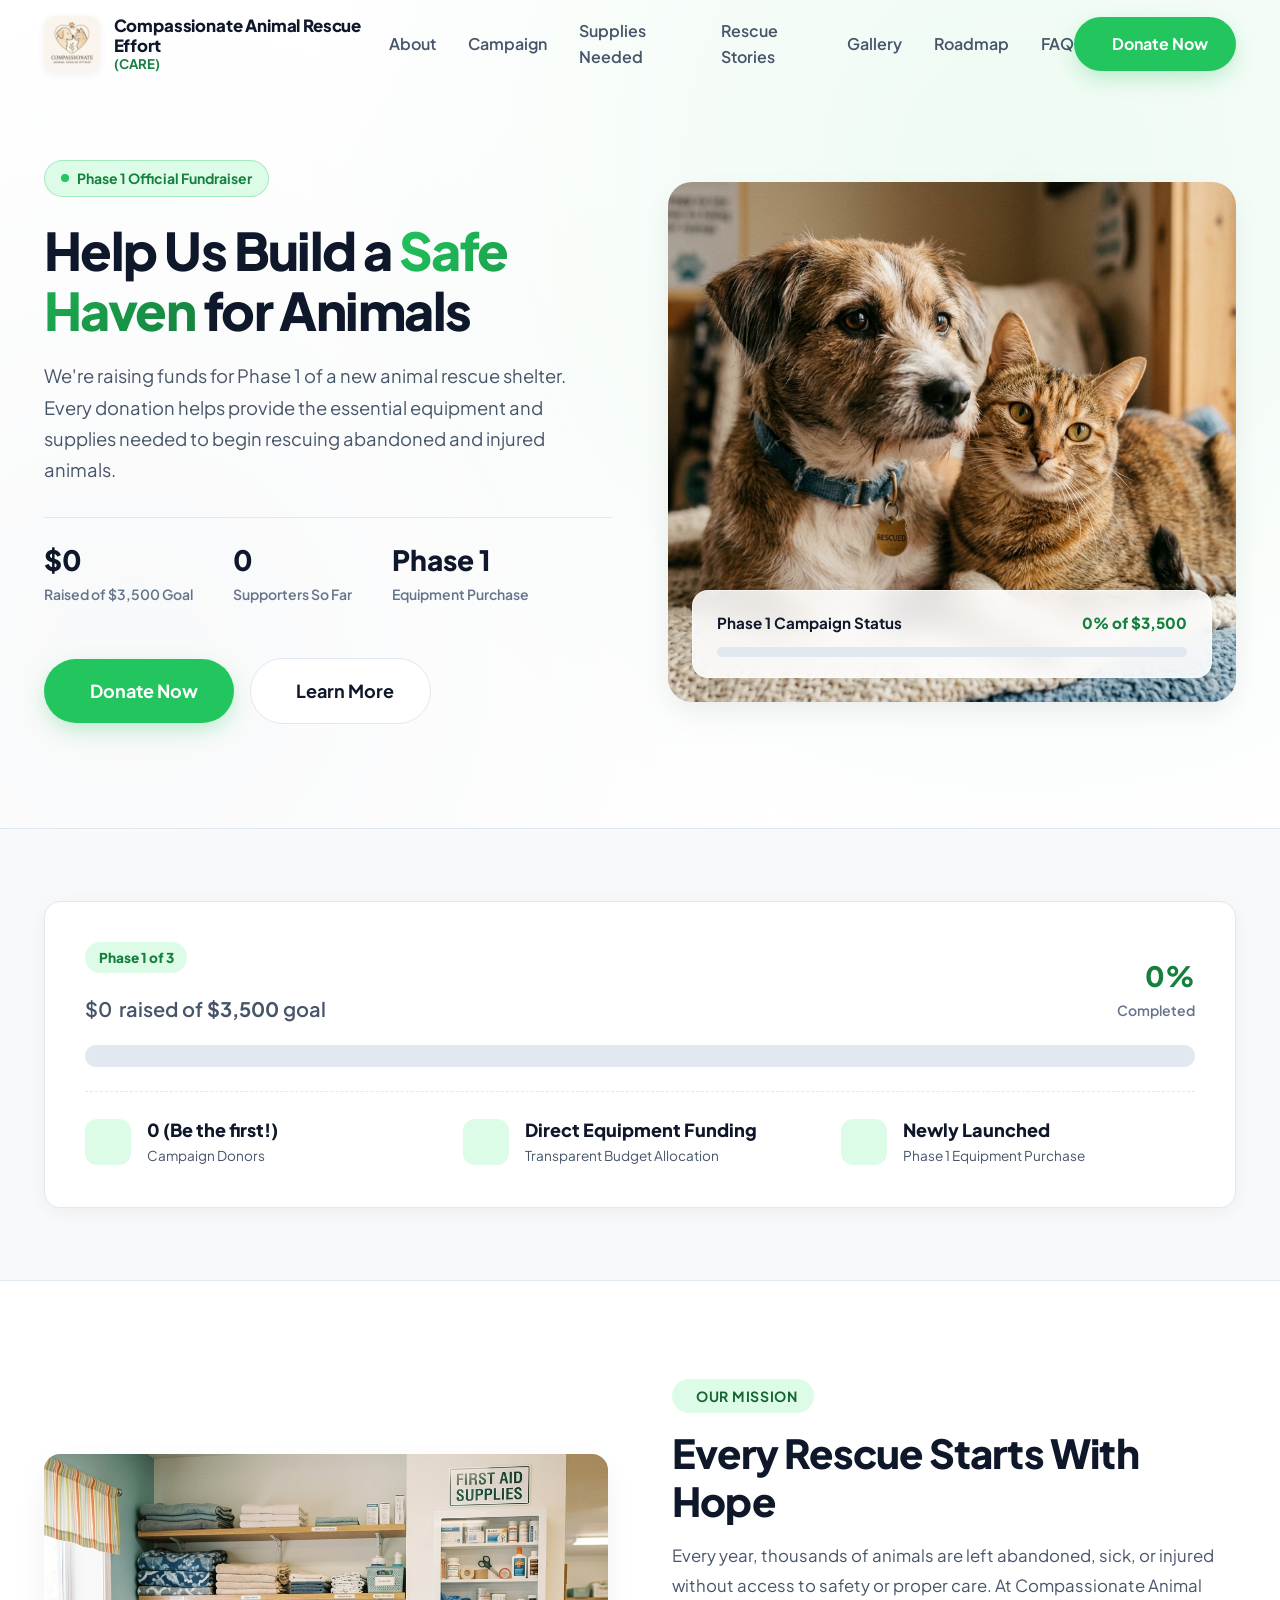
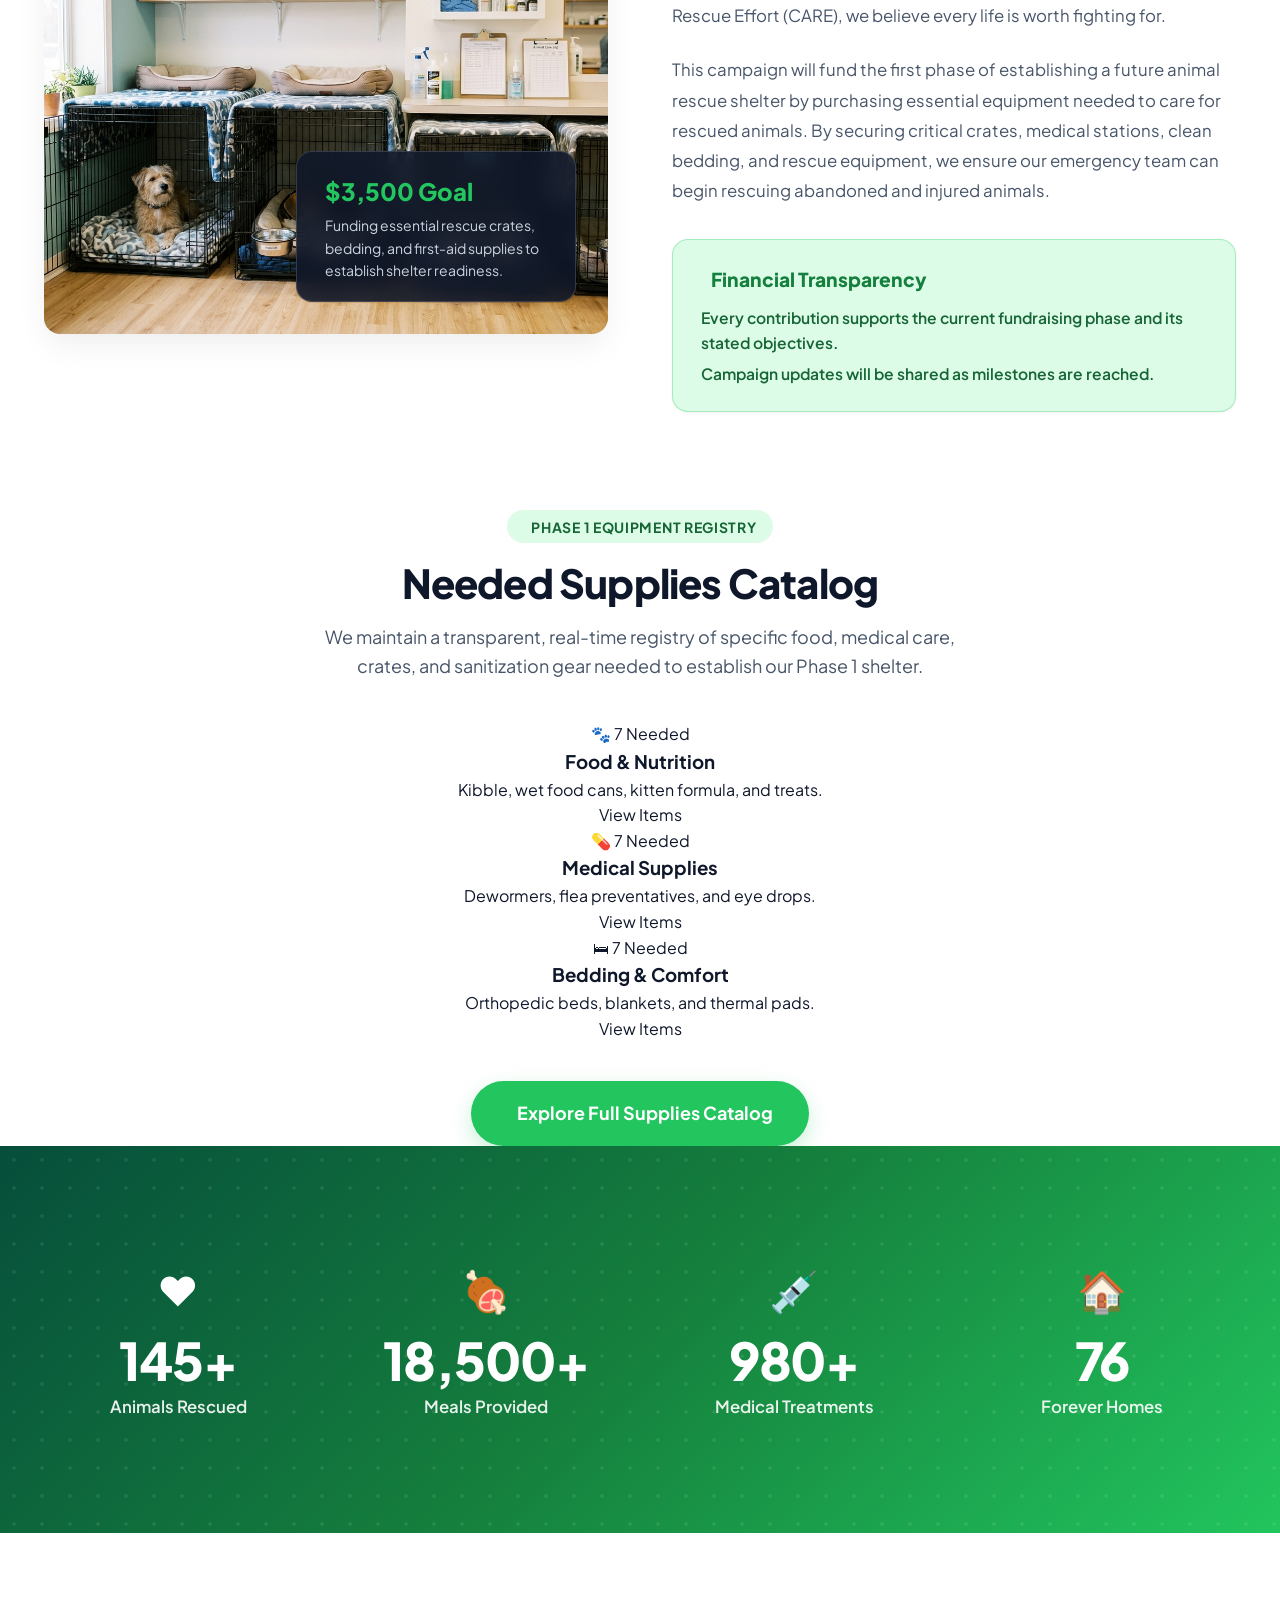
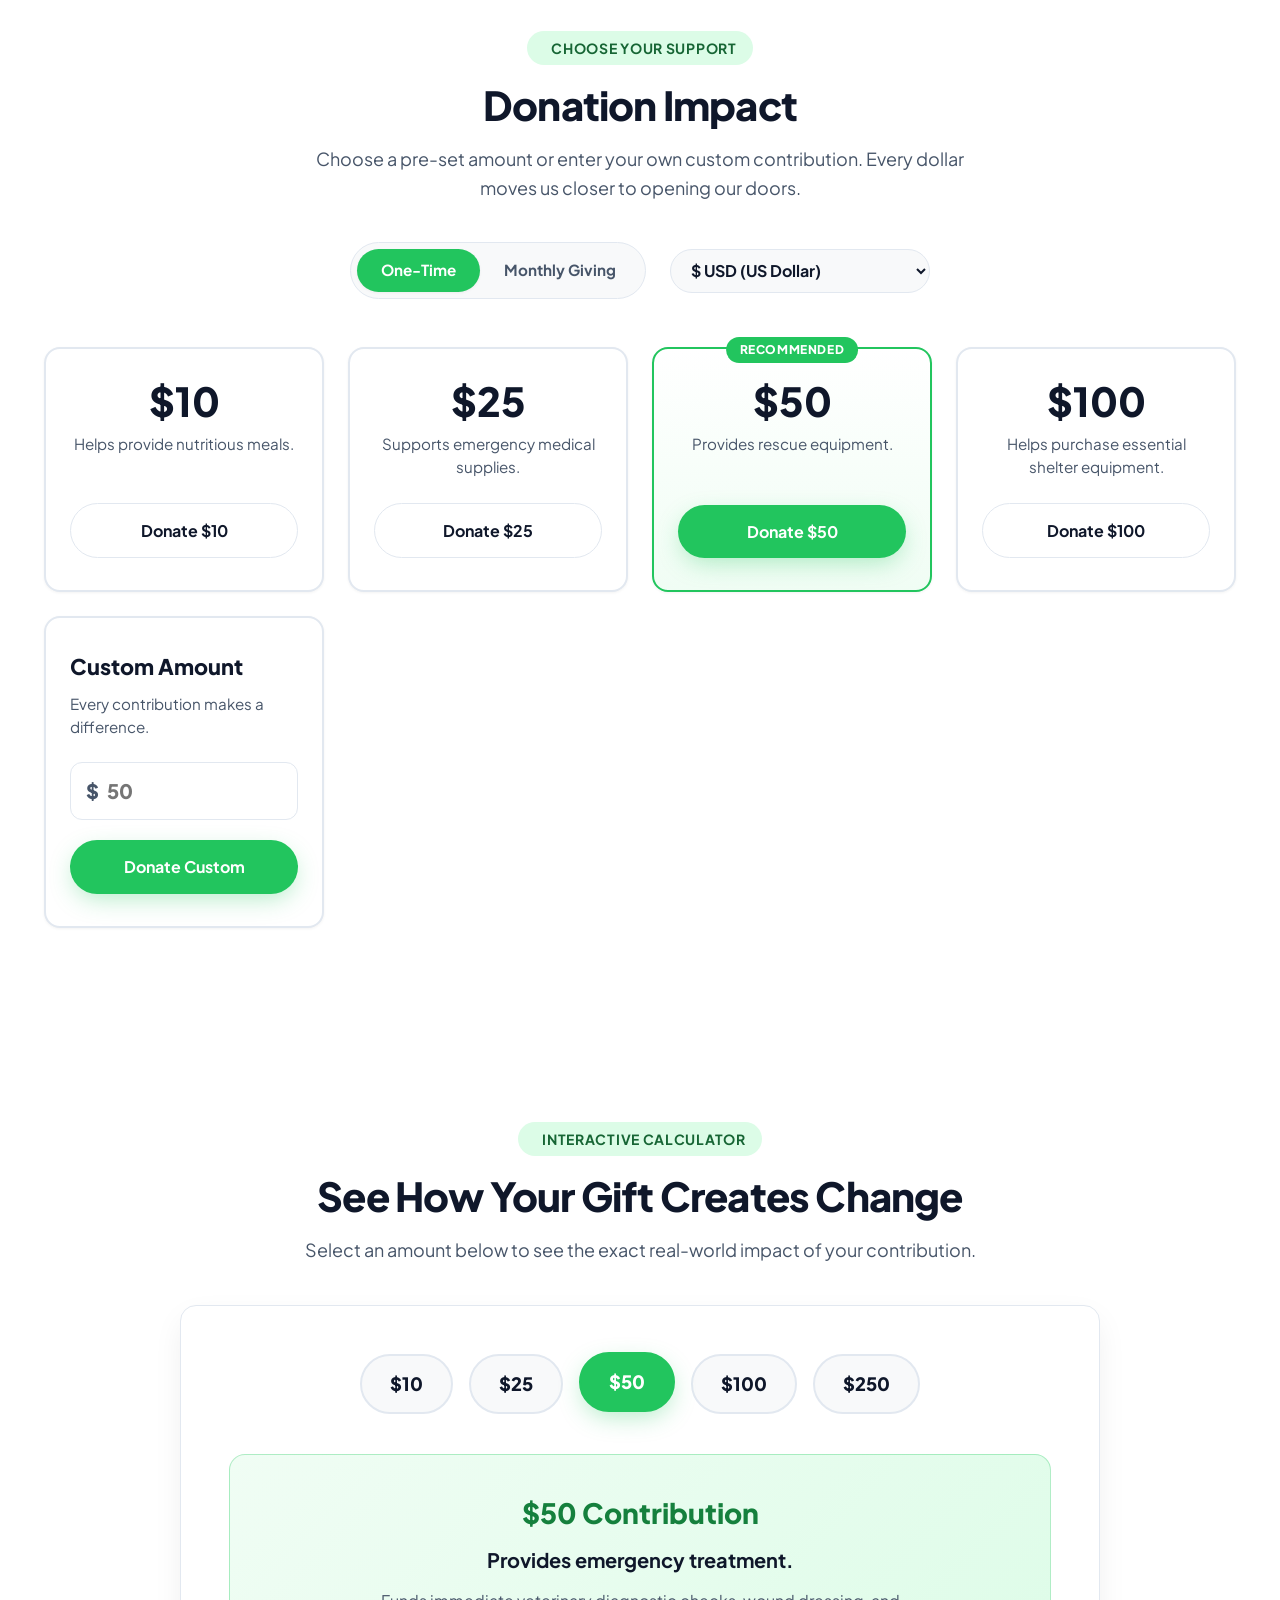
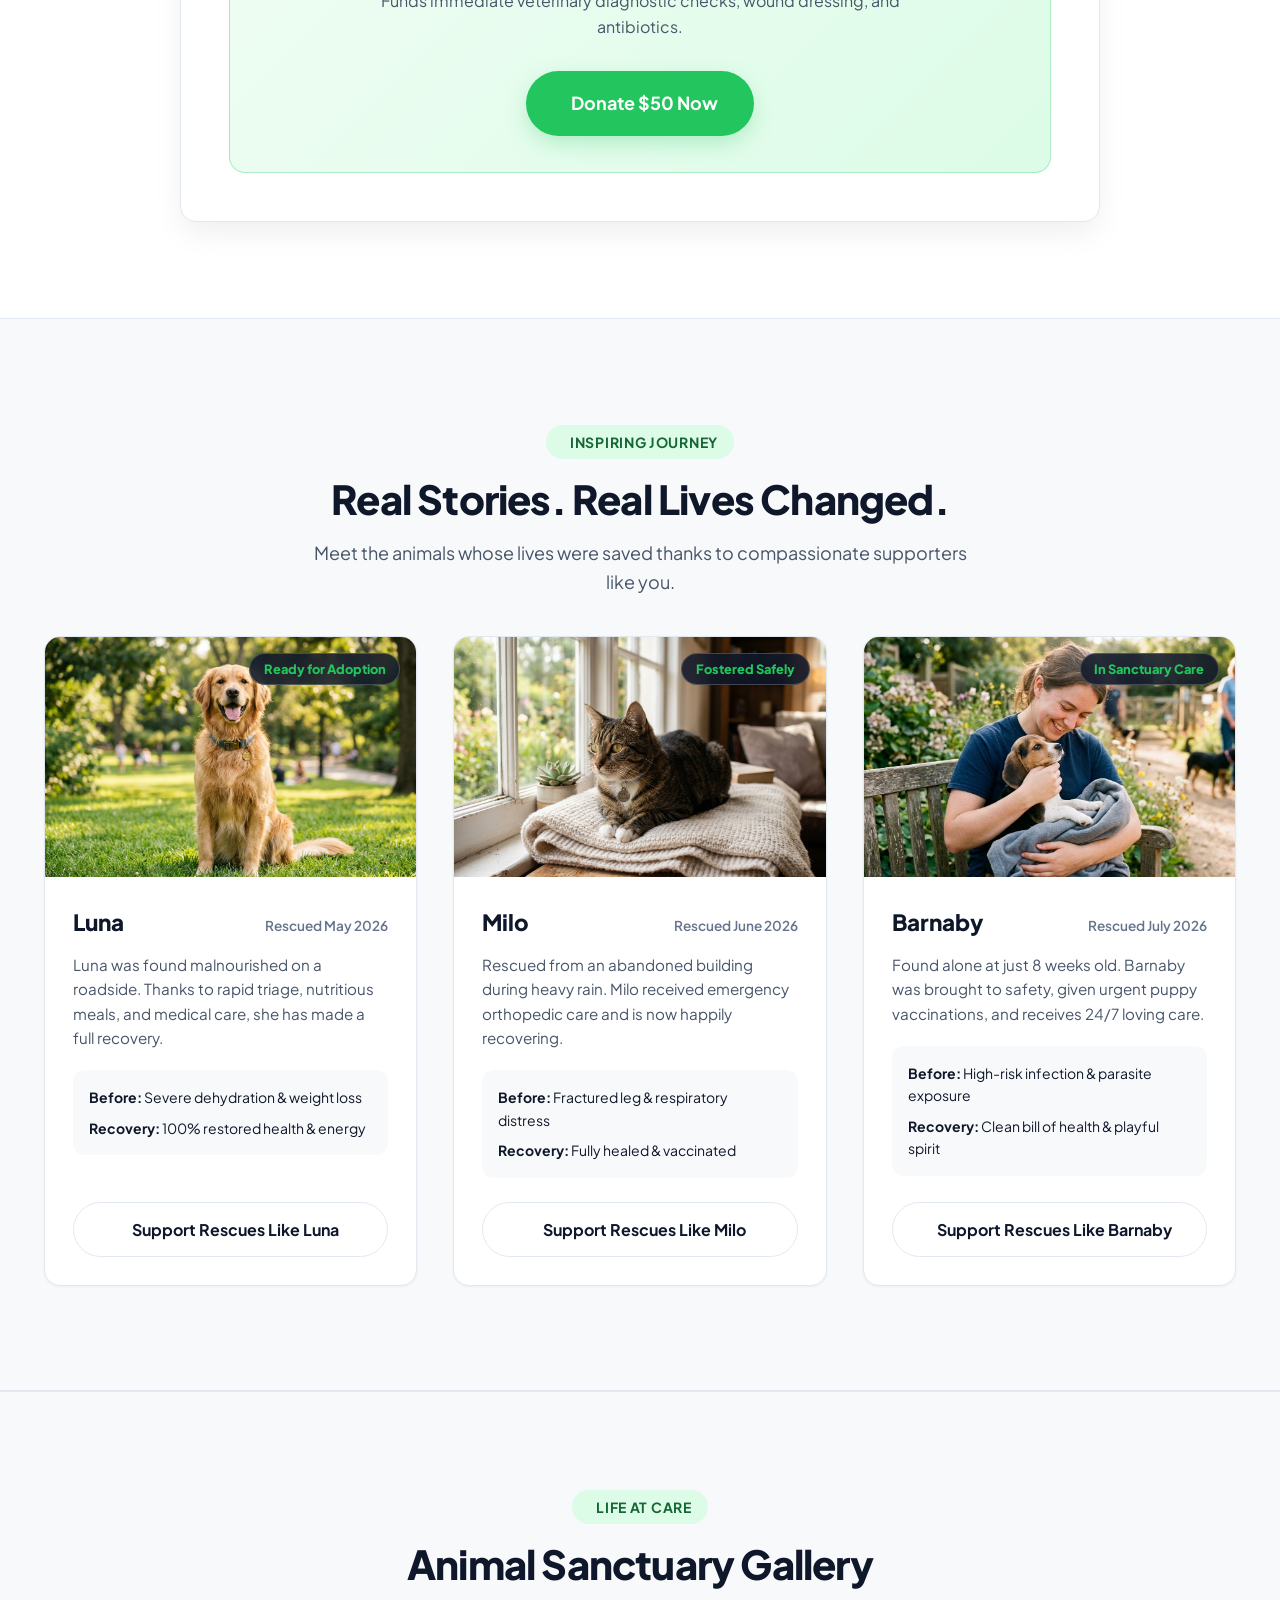
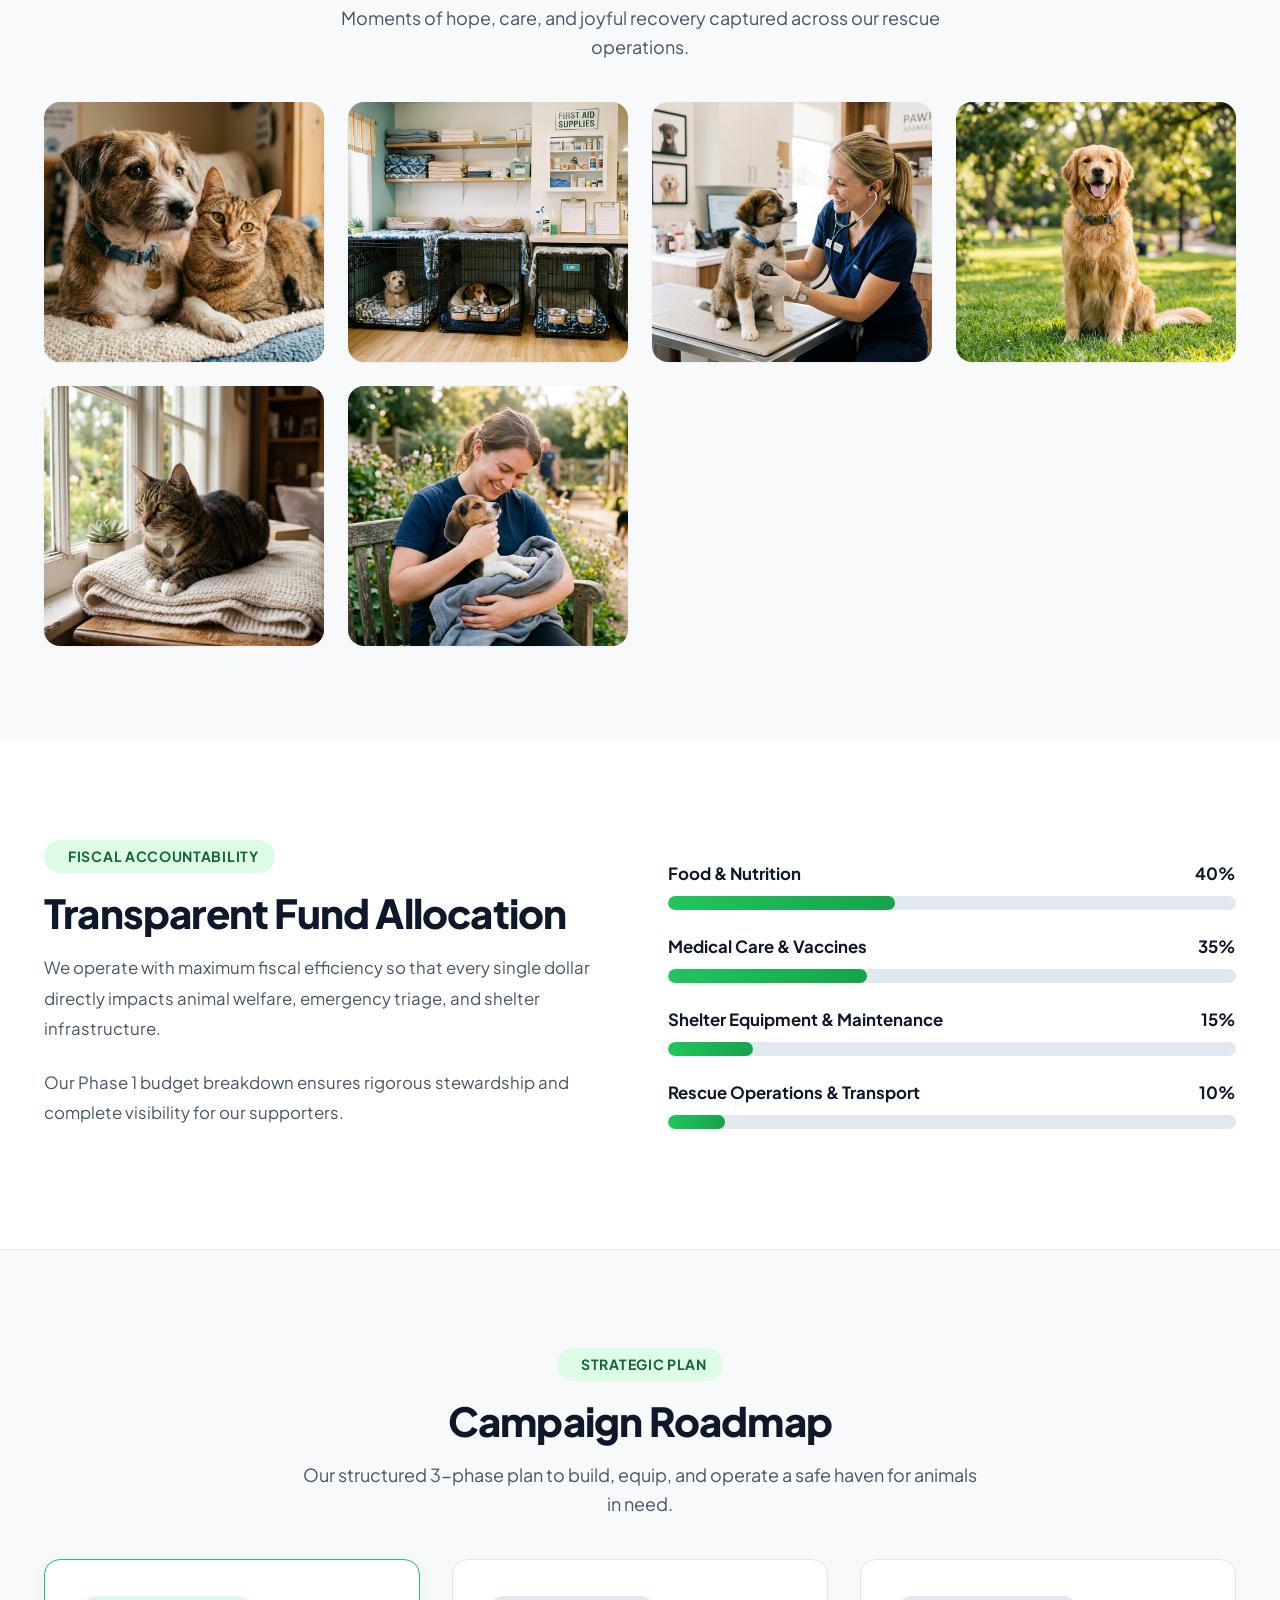
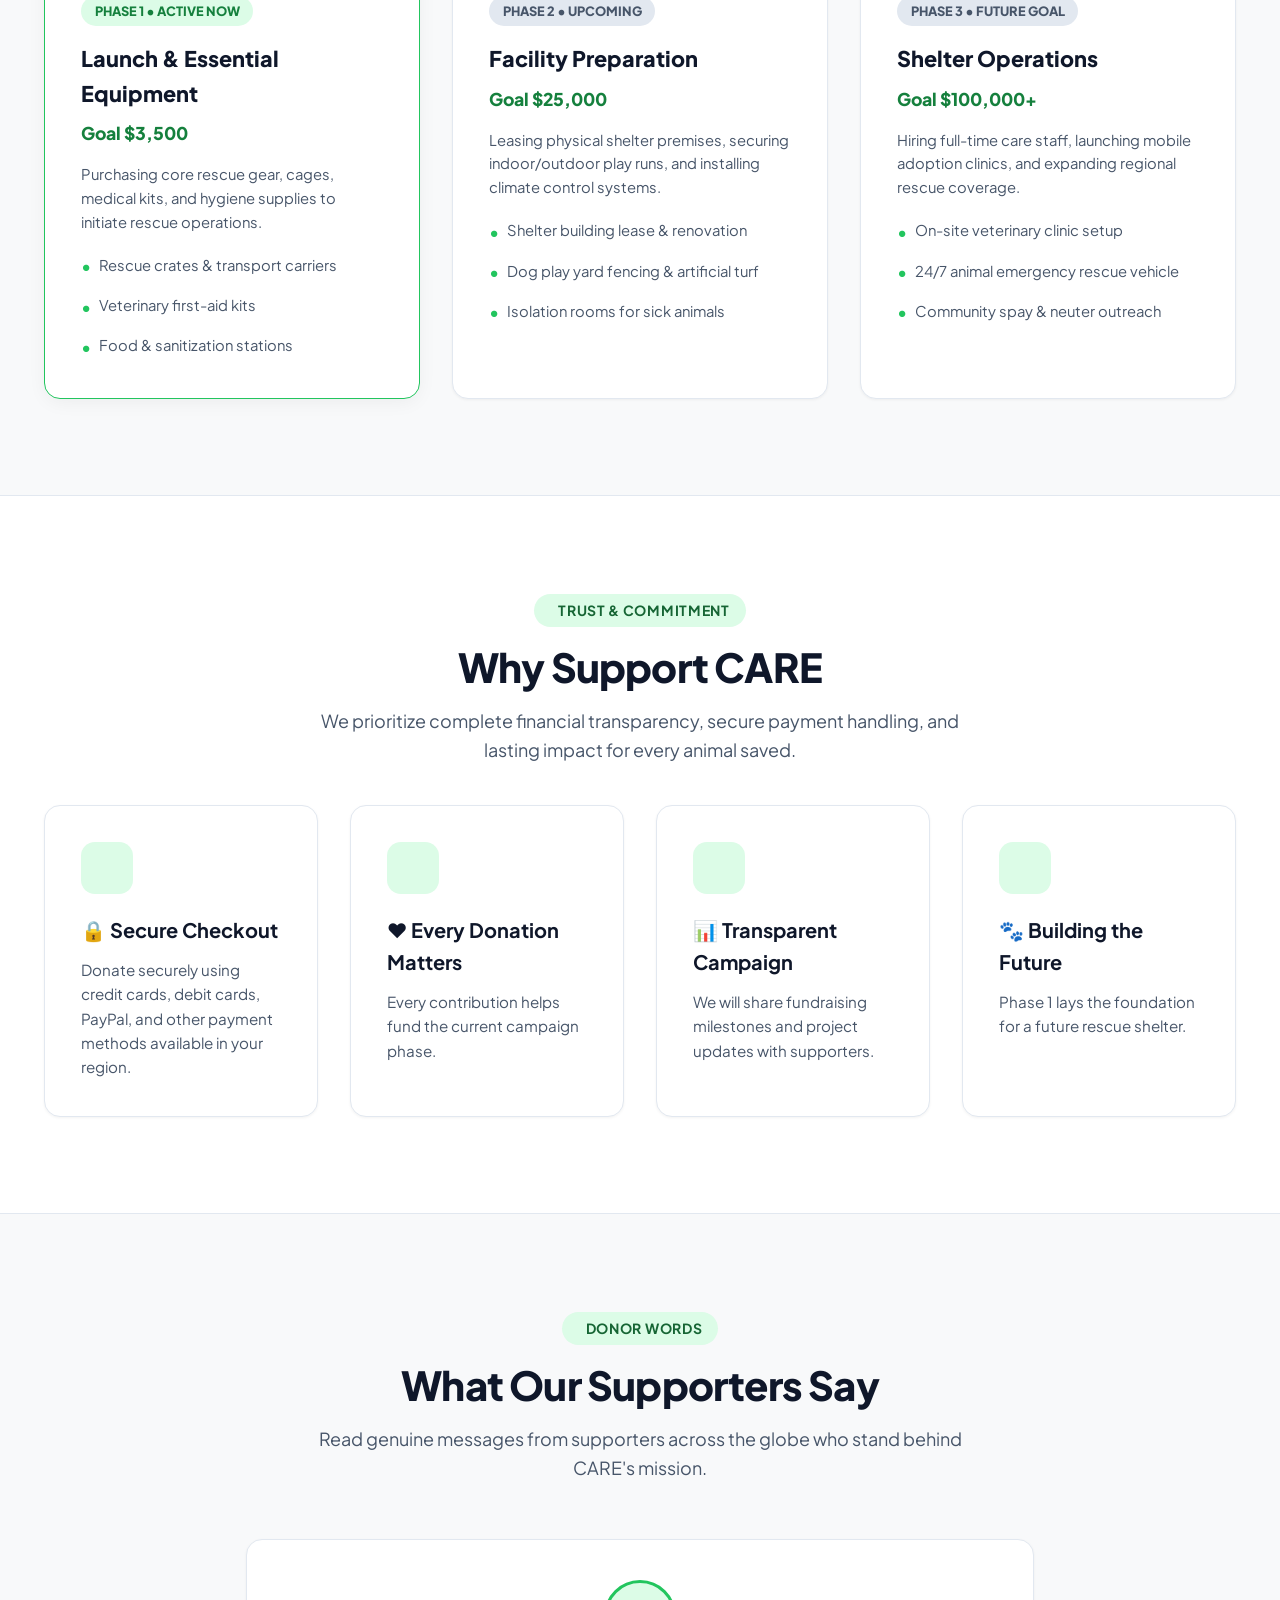
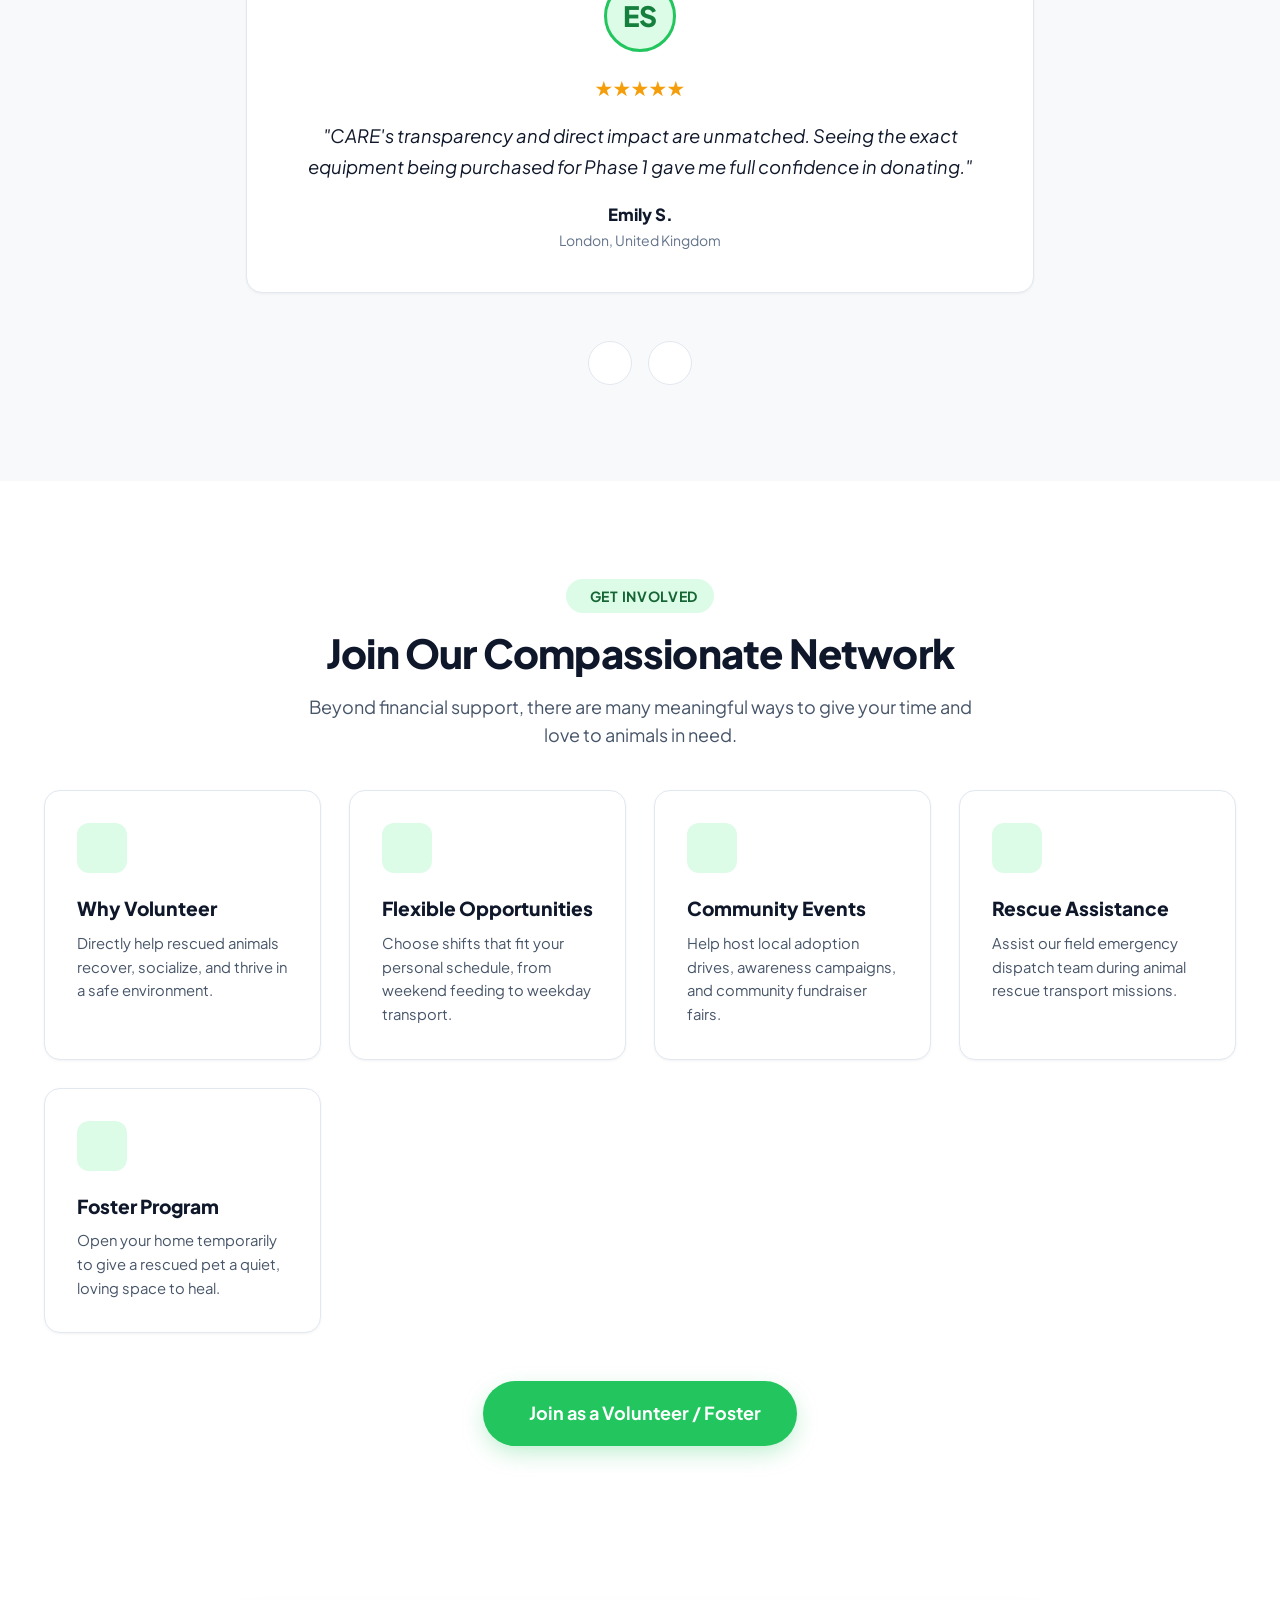
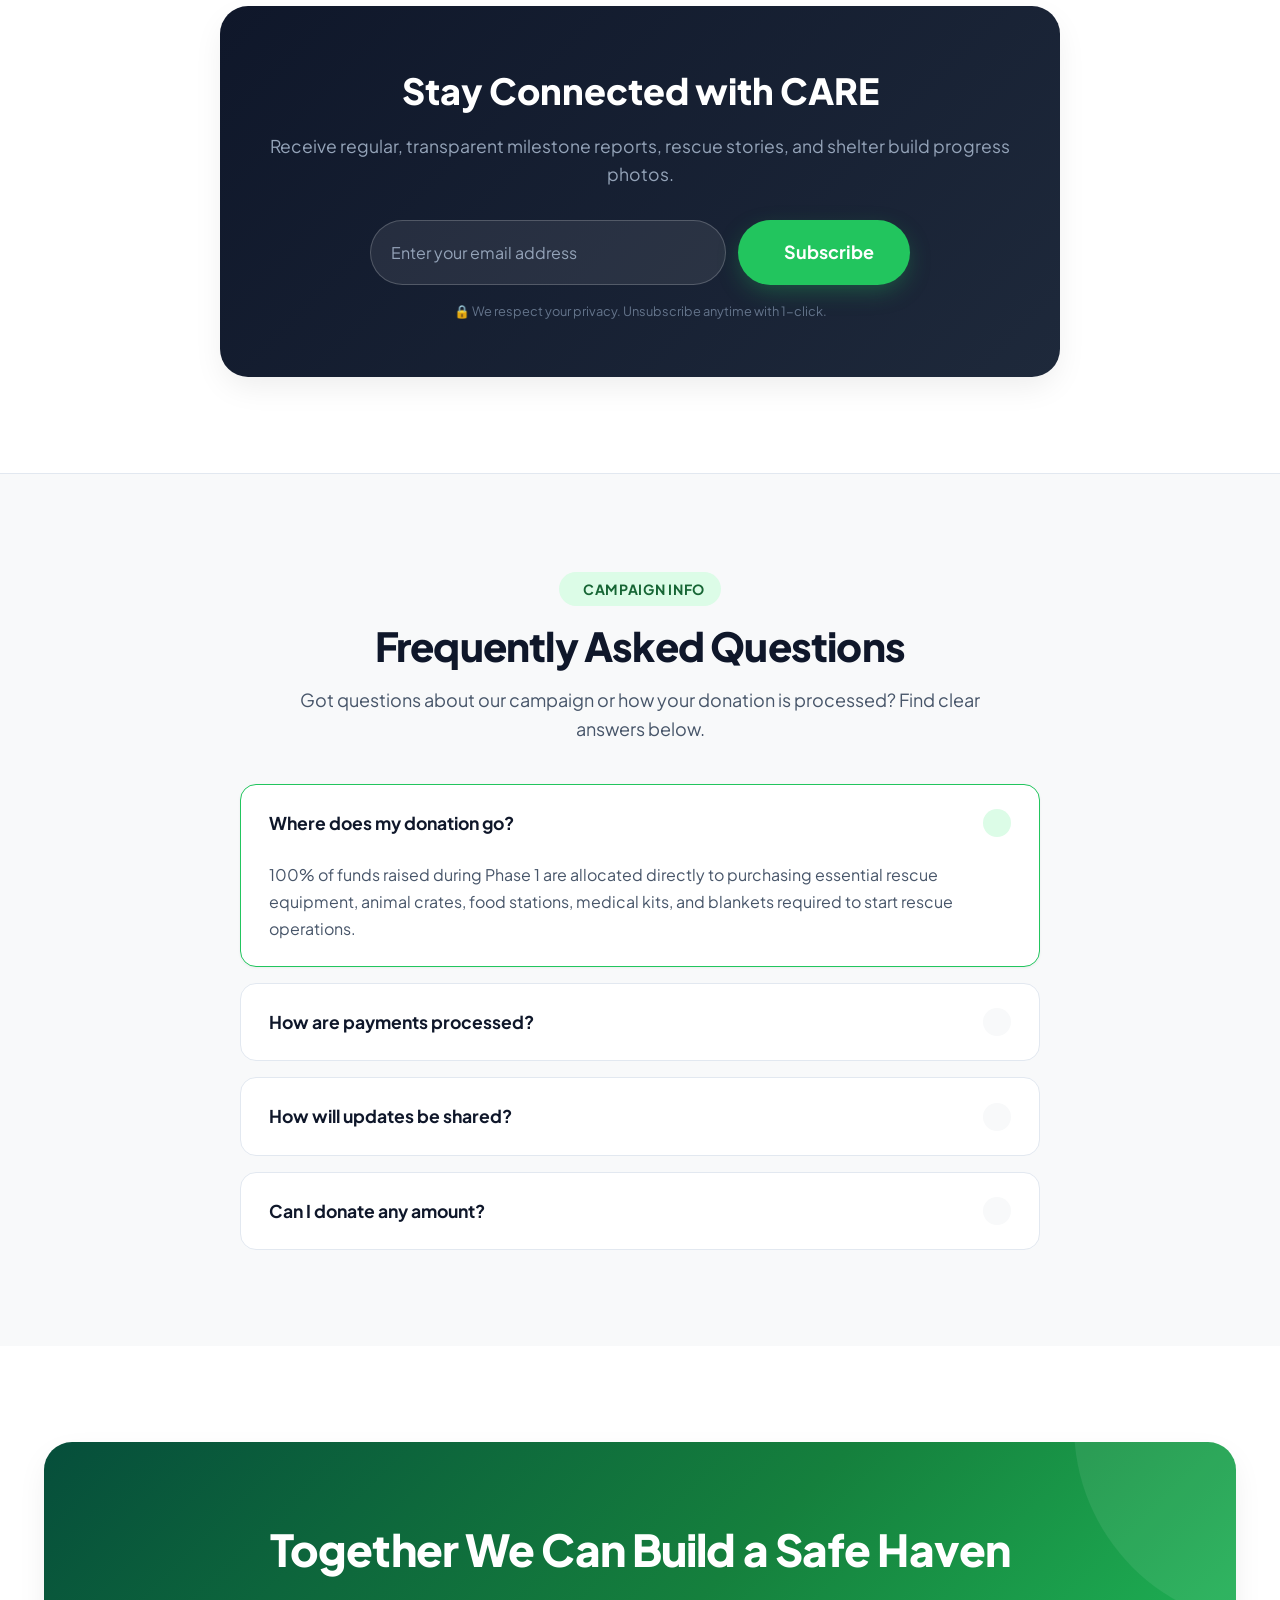
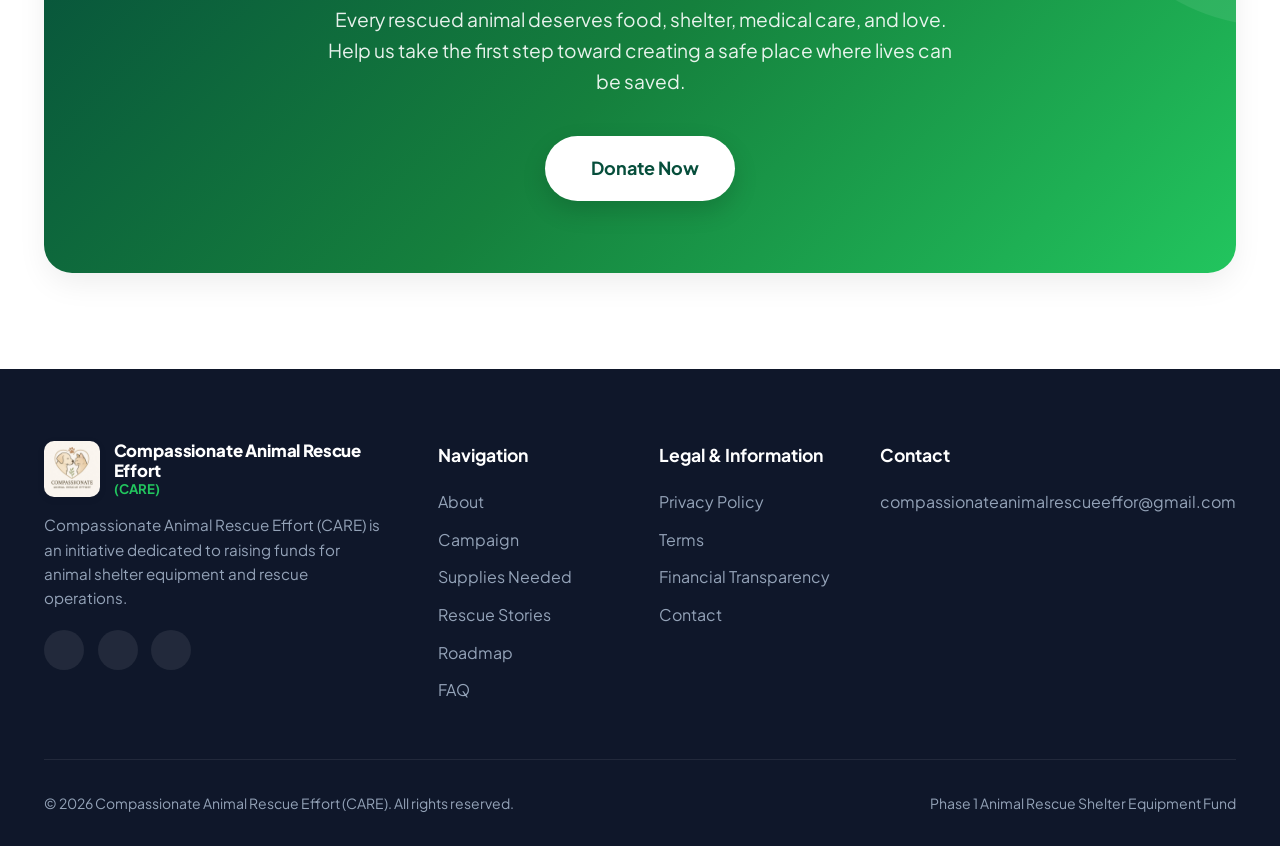
==== index.html @ 96278e69 "Initial commit: CARE website with donation flow, supplies catalog, checkout, and payment page" ====
<!DOCTYPE html>
<html lang="en">
<head>
  <meta charset="UTF-8">
  <meta name="viewport" content="width=device-width, initial-scale=1.0">
  <title>Compassionate Animal Rescue Effort (CARE) | Phase 1 Shelter Fundraiser</title>
  <meta name="description" content="Help CARE build a safe haven for rescued, abandoned, and injured animals. Donate to Phase 1 of our shelter equipment campaign today.">
  
  <!-- Favicon -->
  <link rel="icon" type="image/png" href="assets/favicon.png">
  <link rel="shortcut icon" href="assets/care_logo.jpg">
  
  <!-- CSS Stylesheet -->
  <link rel="stylesheet" href="styles.css">
  
  <!-- Lucide Icons -->
  <script src="https://unpkg.com/lucide@latest"></script>
</head>
<body>

  <!-- ==========================================================================
     1. NAVIGATION BAR
     ========================================================================== -->
  <nav class="navbar" id="navbar">
    <div class="container nav-container">
      <a href="#" class="logo" aria-label="Compassionate Animal Rescue Effort (CARE) Home">
        <img src="assets/care_logo.jpg" alt="Compassionate Animal Rescue Effort (CARE) Logo" class="nav-logo-img">
        <div class="logo-text-block">
          <span class="logo-title">Compassionate Animal Rescue Effort</span>
          <span class="logo-sub">(CARE)</span>
        </div>
      </a>

      <ul class="nav-links">
        <li><a href="#about" class="nav-link">About</a></li>
        <li><a href="#campaign" class="nav-link">Campaign</a></li>
        <li><a href="supplies.html" class="nav-link">Supplies Needed</a></li>
        <li><a href="#stories" class="nav-link">Rescue Stories</a></li>
        <li><a href="#gallery" class="nav-link">Gallery</a></li>
        <li><a href="#roadmap" class="nav-link">Roadmap</a></li>
        <li><a href="#faq" class="nav-link">FAQ</a></li>
      </ul>

      <div class="nav-actions">
        <button class="btn btn-primary" onclick="redirectToPayment(50)">
          <i data-lucide="heart"></i> Donate Now
        </button>
        <button class="mobile-menu-btn" aria-label="Toggle navigation menu">
          <i data-lucide="menu"></i>
        </button>
      </div>
    </div>
  </nav>

  <!-- ==========================================================================
     2. HERO SECTION
     ========================================================================== -->
  <section class="hero-section" id="hero">
    <div class="container hero-grid">
      <div class="hero-content animate-on-scroll fade-left">
        <div class="hero-badge">
          <span class="pulse-dot"></span> Phase 1 Official Fundraiser
        </div>
        
        <h1 class="hero-headline">
          Help Us Build a <span>Safe Haven</span> for Animals
        </h1>
        
        <p class="hero-subheadline">
          We're raising funds for Phase 1 of a new animal rescue shelter. Every donation helps provide the essential equipment and supplies needed to begin rescuing abandoned and injured animals.
        </p>

        <div class="hero-stats-row">
          <div class="hero-stat-item">
            <h4 id="hero-raised-display">$0</h4>
            <p>Raised of $3,500 Goal</p>
          </div>
          <div class="hero-stat-item">
            <h4>0</h4>
            <p>Supporters So Far</p>
          </div>
          <div class="hero-stat-item">
            <h4>Phase 1</h4>
            <p>Equipment Purchase</p>
          </div>
        </div>

        <div class="hero-ctas">
          <button class="btn btn-primary btn-large" onclick="redirectToPayment(50)">
            <i data-lucide="heart"></i> Donate Now
          </button>
          <a href="#campaign" class="btn btn-secondary btn-large">
            <i data-lucide="info"></i> Learn More
          </a>
        </div>
      </div>

      <div class="hero-image-wrapper animate-on-scroll fade-right">
        <img src="assets/hero_rescued_pets.jpg" alt="Rescued dog and cat side by side looking hopeful">
        
        <div class="hero-floating-card glass-panel">
          <div class="floating-card-header">
            <span class="floating-card-title">Phase 1 Campaign Status</span>
            <span class="floating-card-goal" id="hero-floating-goal">0% of $3,500</span>
          </div>
          <div class="progress-bar-container" style="height: 10px; margin-bottom: 0;">
            <div class="progress-bar-fill" style="width: 0%;"></div>
          </div>
        </div>
      </div>
    </div>
  </section>

  <!-- ==========================================================================
     3. CAMPAIGN PROGRESS SECTION
     ========================================================================== -->
  <section class="campaign-progress-section" id="campaign">
    <div class="container">
      <div class="progress-card animate-on-scroll scale-up">
        <div class="progress-header">
          <div>
            <span class="phase-pill">Phase 1 of 3</span>
            <h2 class="progress-raised">
              <span id="raised-amount">$0</span>
              <span>raised of <strong id="goal-amount">$3,500</strong> goal</span>
            </h2>
          </div>
          <div class="progress-target">
            <div class="progress-target-val" id="percent-complete">0%</div>
            <div class="progress-target-lbl">Completed</div>
          </div>
        </div>

        <div class="progress-bar-container">
          <div class="progress-bar-fill" id="progress-bar-fill" style="width: 0%;"></div>
        </div>

        <div class="progress-metrics">
          <div class="metric-box">
            <div class="metric-icon">
              <i data-lucide="users"></i>
            </div>
            <div class="metric-info">
              <h5 id="supporters-count">0 (Be the first!)</h5>
              <p>Campaign Donors</p>
            </div>
          </div>

          <div class="metric-box">
            <div class="metric-icon">
              <i data-lucide="shield-check"></i>
            </div>
            <div class="metric-info">
              <h5>Direct Equipment Funding</h5>
              <p>Transparent Budget Allocation</p>
            </div>
          </div>

          <div class="metric-box">
            <div class="metric-icon">
              <i data-lucide="clock"></i>
            </div>
            <div class="metric-info">
              <h5>Newly Launched</h5>
              <p>Phase 1 Equipment Purchase</p>
            </div>
          </div>
        </div>
      </div>
    </div>
  </section>

  <!-- ==========================================================================
     4. ABOUT THE CAMPAIGN & FINANCIAL TRANSPARENCY
     ========================================================================== -->
  <section class="about-section" id="about">
    <div class="container about-grid">
      <div class="about-image-card animate-on-scroll fade-left">
        <img src="assets/shelter_supplies.jpg" alt="Shelter supplies and animal crates prepared for rescue work">
        <div class="about-badge-overlay">
          <h5>$3,500 Goal</h5>
          <p>Funding essential rescue crates, bedding, and first-aid supplies to establish shelter readiness.</p>
        </div>
      </div>

      <div class="about-content animate-on-scroll fade-right">
        <span class="section-tag">
          <i data-lucide="sparkles"></i> Our Mission
        </span>
        <h2 class="section-title">Every Rescue Starts With Hope</h2>
        
        <p class="about-content-text">
          Every year, thousands of animals are left abandoned, sick, or injured without access to safety or proper care. At Compassionate Animal Rescue Effort (CARE), we believe every life is worth fighting for.
        </p>
        
        <p class="about-content-text">
          This campaign will fund the first phase of establishing a future animal rescue shelter by purchasing essential equipment needed to care for rescued animals. By securing critical crates, medical stations, clean bedding, and rescue equipment, we ensure our emergency team can begin rescuing abandoned and injured animals.
        </p>

        <div class="transparency-box">
          <div class="transparency-header">
            <i data-lucide="file-text"></i>
            <h3>Financial Transparency</h3>
          </div>
          <p>Every contribution supports the current fundraising phase and its stated objectives.</p>
          <p>Campaign updates will be shared as milestones are reached.</p>
        </div>
      </div>
    </div>
  </section>

  <!-- ==========================================================================
     5. NEEDED SUPPLIES REGISTRY BANNER
     ========================================================================== -->
  <section class="supplies-section" id="supplies">
    <div class="container">
      <div class="text-center animate-on-scroll">
        <span class="section-tag">
          <i data-lucide="package-check"></i> Phase 1 Equipment Registry
        </span>
        <h2 class="section-title">Needed Supplies Catalog</h2>
        <p class="section-subtitle">
          We maintain a transparent, real-time registry of specific food, medical care, crates, and sanitization gear needed to establish our Phase 1 shelter.
        </p>

        <!-- Category Preview Cards Grid -->
        <div class="category-cards-overview" style="margin-top: 2.5rem; margin-bottom: 2.5rem;">
          <a href="supplies.html?cat=food" class="cat-card">
            <div class="cat-card-header">
              <span class="cat-card-icon">🐾</span>
              <span class="cat-card-count">7 Needed</span>
            </div>
            <h3 class="cat-card-title">Food & Nutrition</h3>
            <p class="cat-card-desc">Kibble, wet food cans, kitten formula, and treats.</p>
            <div class="cat-card-action">View Items <i data-lucide="arrow-right"></i></div>
          </a>

          <a href="supplies.html?cat=medical" class="cat-card">
            <div class="cat-card-header">
              <span class="cat-card-icon">💊</span>
              <span class="cat-card-count">7 Needed</span>
            </div>
            <h3 class="cat-card-title">Medical Supplies</h3>
            <p class="cat-card-desc">Dewormers, flea preventatives, and eye drops.</p>
            <div class="cat-card-action">View Items <i data-lucide="arrow-right"></i></div>
          </a>

          <a href="supplies.html?cat=bedding" class="cat-card">
            <div class="cat-card-header">
              <span class="cat-card-icon">🛏</span>
              <span class="cat-card-count">7 Needed</span>
            </div>
            <h3 class="cat-card-title">Bedding & Comfort</h3>
            <p class="cat-card-desc">Orthopedic beds, blankets, and thermal pads.</p>
            <div class="cat-card-action">View Items <i data-lucide="arrow-right"></i></div>
          </a>
        </div>

        <div style="margin-top: 2rem;">
          <a href="supplies.html" class="btn btn-primary btn-large">
            <i data-lucide="shopping-bag"></i> Explore Full Supplies Catalog
          </a>
        </div>
      </div>
    </div>
  </section>



  <!-- ==========================================================================
     6. ANIMATED IMPACT STATISTICS (NEW)
     ========================================================================== -->
  <section class="stats-section" id="stats">
    <div class="container">
      <div class="stats-grid">
        <div class="stat-card">
          <span class="stat-icon">❤️</span>
          <div class="stat-number" data-target="145" data-suffix="+">0+</div>
          <div class="stat-label">Animals Rescued</div>
        </div>

        <div class="stat-card">
          <span class="stat-icon">🍖</span>
          <div class="stat-number" data-target="18500" data-suffix="+">0+</div>
          <div class="stat-label">Meals Provided</div>
        </div>

        <div class="stat-card">
          <span class="stat-icon">💉</span>
          <div class="stat-number" data-target="980" data-suffix="+">0+</div>
          <div class="stat-label">Medical Treatments</div>
        </div>

        <div class="stat-card">
          <span class="stat-icon">🏠</span>
          <div class="stat-number" data-target="76" data-suffix="">0</div>
          <div class="stat-label">Forever Homes</div>
        </div>
      </div>
    </div>
  </section>

  <!-- ==========================================================================
     7. DONATION IMPACT (PRESET TIERS)
     ========================================================================== -->
  <section class="impact-section" id="donate">
    <div class="container">
      <div class="text-center animate-on-scroll">
        <span class="section-tag">
          <i data-lucide="heart-handshake"></i> Choose Your Support
        </span>
        <h2 class="section-title">Donation Impact</h2>
        <p class="section-subtitle">
          Choose a pre-set amount or enter your own custom contribution. Every dollar moves us closer to opening our doors.
        </p>

        <div class="donation-controls">
          <div class="frequency-toggle">
            <button class="freq-btn active" data-freq="one-time">One-Time</button>
            <button class="freq-btn" data-freq="monthly">Monthly Giving</button>
          </div>

          <select class="currency-select" id="currency-select" aria-label="Select currency">
            <option value="USD">$ USD (US Dollar)</option>
            <option value="EUR">€ EUR (Euro)</option>
            <option value="GBP">£ GBP (British Pound)</option>
            <option value="CAD">CA$ CAD (Canadian Dollar)</option>
            <option value="AUD">A$ AUD (Australian Dollar)</option>
          </select>
        </div>
      </div>

      <div class="impact-grid animate-on-scroll">
        <div class="impact-card" data-usd="10">
          <div>
            <h3 class="impact-amount">$10<span></span></h3>
            <p class="impact-desc">Helps provide nutritious meals.</p>
          </div>
          <button class="btn btn-secondary">Donate $10</button>
        </div>

        <div class="impact-card" data-usd="25">
          <div>
            <h3 class="impact-amount">$25<span></span></h3>
            <p class="impact-desc">Supports emergency medical supplies.</p>
          </div>
          <button class="btn btn-secondary">Donate $25</button>
        </div>

        <div class="impact-card popular" data-usd="50">
          <span class="popular-badge">Recommended</span>
          <div>
            <h3 class="impact-amount">$50<span></span></h3>
            <p class="impact-desc">Provides rescue equipment.</p>
          </div>
          <button class="btn btn-primary">Donate $50</button>
        </div>

        <div class="impact-card" data-usd="100">
          <div>
            <h3 class="impact-amount">$100<span></span></h3>
            <p class="impact-desc">Helps purchase essential shelter equipment.</p>
          </div>
          <button class="btn btn-secondary">Donate $100</button>
        </div>

        <div class="impact-card custom-impact-card">
          <div>
            <h3 style="font-size: 1.35rem; font-weight: 800; margin-bottom: 0.5rem; color: var(--text-main);">Custom Amount</h3>
            <p class="impact-desc">Every contribution makes a difference.</p>
            
            <div class="custom-input-wrapper">
              <span class="currency-symbol">$</span>
              <input type="number" class="custom-amount-input" id="custom-amount-input" placeholder="50" min="5" step="5">
            </div>
          </div>
          <button class="btn btn-primary">Donate Custom</button>
        </div>
      </div>
    </div>
  </section>

  <!-- ==========================================================================
     8. INTERACTIVE DONATION IMPACT CALCULATOR (NEW)
     ========================================================================== -->
  <section class="calculator-section" id="calculator">
    <div class="container">
      <div class="text-center animate-on-scroll">
        <span class="section-tag">
          <i data-lucide="calculator"></i> Interactive Calculator
        </span>
        <h2 class="section-title">See How Your Gift Creates Change</h2>
        <p class="section-subtitle">
          Select an amount below to see the exact real-world impact of your contribution.
        </p>
      </div>

      <div class="calc-wrapper animate-on-scroll scale-up">
        <div class="calc-selector-row">
          <button class="calc-btn" data-calc-amount="10">$10</button>
          <button class="calc-btn" data-calc-amount="25">$25</button>
          <button class="calc-btn active" data-calc-amount="50">$50</button>
          <button class="calc-btn" data-calc-amount="100">$100</button>
          <button class="calc-btn" data-calc-amount="250">$250</button>
        </div>

        <div class="calc-display-card">
          <h3 class="calc-impact-title" id="calc-impact-title">$50 Contribution</h3>
          <p class="calc-impact-desc" id="calc-impact-desc">Provides emergency treatment.</p>
          <p class="calc-impact-detail" id="calc-impact-detail">Funds immediate veterinary diagnostic checks, wound dressing, and antibiotics.</p>
          <button class="btn btn-primary btn-large" id="calc-donate-btn" onclick="redirectToPayment(50)">
            <i data-lucide="heart"></i> Donate $50 Now
          </button>
        </div>
      </div>
    </div>
  </section>

  <!-- ==========================================================================
     9. RESCUE STORIES (NEW)
     ========================================================================== -->
  <section class="stories-section" id="stories">
    <div class="container">
      <div class="text-center animate-on-scroll">
        <span class="section-tag">
          <i data-lucide="book-open"></i> Inspiring Journey
        </span>
        <h2 class="section-title">Real Stories. Real Lives Changed.</h2>
        <p class="section-subtitle">
          Meet the animals whose lives were saved thanks to compassionate supporters like you.
        </p>
      </div>

      <div class="stories-grid animate-on-scroll">
        <!-- Story 1: Luna -->
        <div class="story-card">
          <div class="story-image-wrap">
            <img src="assets/rescue_luna.jpg" alt="Rescued dog Luna sitting happily in a sunlit field">
            <span class="story-badge-status">Ready for Adoption</span>
          </div>
          <div class="story-content">
            <div class="story-header">
              <h3 class="story-name">Luna</h3>
              <span class="story-date">Rescued May 2026</span>
            </div>
            <p class="story-text">
              Luna was found malnourished on a roadside. Thanks to rapid triage, nutritious meals, and medical care, she has made a full recovery.
            </p>
            <div class="story-progress-box">
              <div><span>Before:</span> Severe dehydration & weight loss</div>
              <div><span>Recovery:</span> 100% restored health & energy</div>
            </div>
            <button class="btn btn-secondary" onclick="redirectToPayment(50)" style="margin-top: auto;">
              <i data-lucide="heart"></i> Support Rescues Like Luna
            </button>
          </div>
        </div>

        <!-- Story 2: Milo -->
        <div class="story-card">
          <div class="story-image-wrap">
            <img src="assets/rescue_milo.jpg" alt="Rescued cat Milo resting comfortably on a blanket">
            <span class="story-badge-status">Fostered Safely</span>
          </div>
          <div class="story-content">
            <div class="story-header">
              <h3 class="story-name">Milo</h3>
              <span class="story-date">Rescued June 2026</span>
            </div>
            <p class="story-text">
              Rescued from an abandoned building during heavy rain. Milo received emergency orthopedic care and is now happily recovering.
            </p>
            <div class="story-progress-box">
              <div><span>Before:</span> Fractured leg & respiratory distress</div>
              <div><span>Recovery:</span> Fully healed & vaccinated</div>
            </div>
            <button class="btn btn-secondary" onclick="redirectToPayment(50)" style="margin-top: auto;">
              <i data-lucide="heart"></i> Support Rescues Like Milo
            </button>
          </div>
        </div>

        <!-- Story 3: Barnaby -->
        <div class="story-card">
          <div class="story-image-wrap">
            <img src="assets/rescue_barnaby.jpg" alt="Rescued beagle puppy Barnaby cradled in loving hands">
            <span class="story-badge-status">In Sanctuary Care</span>
          </div>
          <div class="story-content">
            <div class="story-header">
              <h3 class="story-name">Barnaby</h3>
              <span class="story-date">Rescued July 2026</span>
            </div>
            <p class="story-text">
              Found alone at just 8 weeks old. Barnaby was brought to safety, given urgent puppy vaccinations, and receives 24/7 loving care.
            </p>
            <div class="story-progress-box">
              <div><span>Before:</span> High-risk infection & parasite exposure</div>
              <div><span>Recovery:</span> Clean bill of health & playful spirit</div>
            </div>
            <button class="btn btn-secondary" onclick="redirectToPayment(50)" style="margin-top: auto;">
              <i data-lucide="heart"></i> Support Rescues Like Barnaby
            </button>
          </div>
        </div>
      </div>
    </div>
  </section>

  <!-- ==========================================================================
     10. BEAUTIFUL ANIMAL GALLERY (NEW)
     ========================================================================== -->
  <section class="gallery-section" id="gallery">
    <div class="container">
      <div class="text-center animate-on-scroll">
        <span class="section-tag">
          <i data-lucide="camera"></i> Life at CARE
        </span>
        <h2 class="section-title">Animal Sanctuary Gallery</h2>
        <p class="section-subtitle">
          Moments of hope, care, and joyful recovery captured across our rescue operations.
        </p>
      </div>

      <div class="gallery-grid animate-on-scroll">
        <div class="gallery-item" data-caption="Rescued pets receiving love and veterinary medical checks.">
          <img src="assets/hero_rescued_pets.jpg" alt="Rescued pets together" loading="lazy">
          <div class="gallery-overlay"><i data-lucide="maximize-2"></i></div>
        </div>

        <div class="gallery-item" data-caption="Prepared crates, fleece beds, and shelter equipment.">
          <img src="assets/shelter_supplies.jpg" alt="Shelter equipment and crates" loading="lazy">
          <div class="gallery-overlay"><i data-lucide="maximize-2"></i></div>
        </div>

        <div class="gallery-item" data-caption="Gentle veterinary triage examination for rescued puppies.">
          <img src="assets/vet_care_shelter.jpg" alt="Veterinarian examining a rescued puppy" loading="lazy">
          <div class="gallery-overlay"><i data-lucide="maximize-2"></i></div>
        </div>

        <div class="gallery-item" data-caption="Luna enjoying sunny outdoor play sessions after full recovery.">
          <img src="assets/rescue_luna.jpg" alt="Luna playing in grass" loading="lazy">
          <div class="gallery-overlay"><i data-lucide="maximize-2"></i></div>
        </div>

        <div class="gallery-item" data-caption="Milo cozy on his fleece blanket by the sunny window.">
          <img src="assets/rescue_milo.jpg" alt="Milo resting by window" loading="lazy">
          <div class="gallery-overlay"><i data-lucide="maximize-2"></i></div>
        </div>

        <div class="gallery-item" data-caption="Barnaby cradled gently by a caring rescue volunteer.">
          <img src="assets/rescue_barnaby.jpg" alt="Barnaby puppy cradled in volunteer hands" loading="lazy">
          <div class="gallery-overlay"><i data-lucide="maximize-2"></i></div>
        </div>
      </div>
    </div>
  </section>

  <!-- ==========================================================================
     11. TRANSPARENT FUND ALLOCATION (NEW)
     ========================================================================== -->
  <section class="allocation-section" id="allocation">
    <div class="container">
      <div class="allocation-grid">
        <div class="allocation-content animate-on-scroll fade-left">
          <span class="section-tag">
            <i data-lucide="pie-chart"></i> Fiscal Accountability
          </span>
          <h2 class="section-title">Transparent Fund Allocation</h2>
          <p class="about-content-text">
            We operate with maximum fiscal efficiency so that every single dollar directly impacts animal welfare, emergency triage, and shelter infrastructure.
          </p>
          <p class="about-content-text">
            Our Phase 1 budget breakdown ensures rigorous stewardship and complete visibility for our supporters.
          </p>
        </div>

        <div class="allocation-bars animate-on-scroll fade-right">
          <div>
            <div class="allocation-item-header">
              <span>Food & Nutrition</span>
              <span>40%</span>
            </div>
            <div class="allocation-bar-bg">
              <div class="allocation-bar-fill" data-percent="40"></div>
            </div>
          </div>

          <div>
            <div class="allocation-item-header">
              <span>Medical Care & Vaccines</span>
              <span>35%</span>
            </div>
            <div class="allocation-bar-bg">
              <div class="allocation-bar-fill" data-percent="35"></div>
            </div>
          </div>

          <div>
            <div class="allocation-item-header">
              <span>Shelter Equipment & Maintenance</span>
              <span>15%</span>
            </div>
            <div class="allocation-bar-bg">
              <div class="allocation-bar-fill" data-percent="15"></div>
            </div>
          </div>

          <div>
            <div class="allocation-item-header">
              <span>Rescue Operations & Transport</span>
              <span>10%</span>
            </div>
            <div class="allocation-bar-bg">
              <div class="allocation-bar-fill" data-percent="10"></div>
            </div>
          </div>
        </div>
      </div>
    </div>
  </section>

  <!-- ==========================================================================
     12. CAMPAIGN ROADMAP
     ========================================================================== -->
  <section class="roadmap-section" id="roadmap">
    <div class="container">
      <div class="text-center animate-on-scroll">
        <span class="section-tag">
          <i data-lucide="map"></i> Strategic Plan
        </span>
        <h2 class="section-title">Campaign Roadmap</h2>
        <p class="section-subtitle">
          Our structured 3-phase plan to build, equip, and operate a safe haven for animals in need.
        </p>
      </div>

      <div class="roadmap-timeline animate-on-scroll">
        <div class="roadmap-card active">
          <span class="roadmap-badge current">Phase 1 • Active Now</span>
          <h3 class="roadmap-title">Launch & Essential Equipment</h3>
          <div class="roadmap-goal">Goal $3,500</div>
          <p style="font-size: 0.925rem; color: var(--text-muted);">Purchasing core rescue gear, cages, medical kits, and hygiene supplies to initiate rescue operations.</p>
          <ul class="roadmap-list">
            <li>Rescue crates & transport carriers</li>
            <li>Veterinary first-aid kits</li>
            <li>Food & sanitization stations</li>
          </ul>
          <div class="roadmap-connector"><i data-lucide="chevron-right"></i></div>
        </div>

        <div class="roadmap-card">
          <span class="roadmap-badge upcoming">Phase 2 • Upcoming</span>
          <h3 class="roadmap-title">Facility Preparation</h3>
          <div class="roadmap-goal">Goal $25,000</div>
          <p style="font-size: 0.925rem; color: var(--text-muted);">Leasing physical shelter premises, securing indoor/outdoor play runs, and installing climate control systems.</p>
          <ul class="roadmap-list">
            <li>Shelter building lease & renovation</li>
            <li>Dog play yard fencing & artificial turf</li>
            <li>Isolation rooms for sick animals</li>
          </ul>
          <div class="roadmap-connector"><i data-lucide="chevron-right"></i></div>
        </div>

        <div class="roadmap-card">
          <span class="roadmap-badge upcoming">Phase 3 • Future Goal</span>
          <h3 class="roadmap-title">Shelter Operations</h3>
          <div class="roadmap-goal">Goal $100,000+</div>
          <p style="font-size: 0.925rem; color: var(--text-muted);">Hiring full-time care staff, launching mobile adoption clinics, and expanding regional rescue coverage.</p>
          <ul class="roadmap-list">
            <li>On-site veterinary clinic setup</li>
            <li>24/7 animal emergency rescue vehicle</li>
            <li>Community spay & neuter outreach</li>
          </ul>
        </div>
      </div>
    </div>
  </section>

  <!-- ==========================================================================
     13. TRUST SECTION (WHY SUPPORT CARE)
     ========================================================================== -->
  <section class="why-section" id="why">
    <div class="container">
      <div class="text-center animate-on-scroll">
        <span class="section-tag">
          <i data-lucide="shield-check"></i> Trust & Commitment
        </span>
        <h2 class="section-title">Why Support CARE</h2>
        <p class="section-subtitle">
          We prioritize complete financial transparency, secure payment handling, and lasting impact for every animal saved.
        </p>
      </div>

      <div class="why-grid animate-on-scroll">
        <div class="why-card">
          <div class="why-icon">
            <i data-lucide="lock"></i>
          </div>
          <h3 class="why-title">🔒 Secure Checkout</h3>
          <p class="why-desc">Donate securely using credit cards, debit cards, PayPal, and other payment methods available in your region.</p>
        </div>

        <div class="why-card">
          <div class="why-icon">
            <i data-lucide="heart"></i>
          </div>
          <h3 class="why-title">❤️ Every Donation Matters</h3>
          <p class="why-desc">Every contribution helps fund the current campaign phase.</p>
        </div>

        <div class="why-card">
          <div class="why-icon">
            <i data-lucide="bar-chart-3"></i>
          </div>
          <h3 class="why-title">📊 Transparent Campaign</h3>
          <p class="why-desc">We will share fundraising milestones and project updates with supporters.</p>
        </div>

        <div class="why-card">
          <div class="why-icon">
            <i data-lucide="paw-print"></i>
          </div>
          <h3 class="why-title">🐾 Building the Future</h3>
          <p class="why-desc">Phase 1 lays the foundation for a future rescue shelter.</p>
        </div>
      </div>
    </div>
  </section>

  <!-- ==========================================================================
     14. TESTIMONIALS (NEW)
     ========================================================================== -->
  <section class="testimonials-section" id="testimonials">
    <div class="container">
      <div class="text-center animate-on-scroll">
        <span class="section-tag">
          <i data-lucide="message-square"></i> Donor Words
        </span>
        <h2 class="section-title">What Our Supporters Say</h2>
        <p class="section-subtitle">
          Read genuine messages from supporters across the globe who stand behind CARE's mission.
        </p>
      </div>

      <div class="slider-container animate-on-scroll scale-up">
        <div class="testimonial-track">
          <!-- Slide 1 -->
          <div class="testimonial-slide">
            <div class="testimonial-card">
              <div class="avatar-circle">ES</div>
              <div class="star-rating">★★★★★</div>
              <p class="testimonial-quote">
                "CARE's transparency and direct impact are unmatched. Seeing the exact equipment being purchased for Phase 1 gave me full confidence in donating."
              </p>
              <div class="testimonial-author">Emily S.</div>
              <div class="testimonial-location">London, United Kingdom</div>
            </div>
          </div>

          <!-- Slide 2 -->
          <div class="testimonial-slide">
            <div class="testimonial-card">
              <div class="avatar-circle">DM</div>
              <div class="star-rating">★★★★★</div>
              <p class="testimonial-quote">
                "An incredibly compassionate team working tirelessly for abandoned animals. Every milestone update shows real dedication and open stewardship."
              </p>
              <div class="testimonial-author">David M.</div>
              <div class="testimonial-location">Toronto, Canada</div>
            </div>
          </div>

          <!-- Slide 3 -->
          <div class="testimonial-slide">
            <div class="testimonial-card">
              <div class="avatar-circle">SR</div>
              <div class="star-rating">★★★★★</div>
              <p class="testimonial-quote">
                "Supporting Phase 1 was a no-brainer. Their commitment to establishing a permanent shelter and emergency rescue team is truly inspiring."
              </p>
              <div class="testimonial-author">Sophia R.</div>
              <div class="testimonial-location">Berlin, Germany</div>
            </div>
          </div>
        </div>

        <div class="slider-controls">
          <button class="slider-btn prev" aria-label="Previous testimonial"><i data-lucide="chevron-left"></i></button>
          <button class="slider-btn next" aria-label="Next testimonial"><i data-lucide="chevron-right"></i></button>
        </div>
      </div>
    </div>
  </section>

  <!-- ==========================================================================
     15. VOLUNTEER & FOSTER SECTION (NEW)
     ========================================================================== -->
  <section class="volunteer-section" id="volunteer">
    <div class="container">
      <div class="text-center animate-on-scroll">
        <span class="section-tag">
          <i data-lucide="users"></i> Get Involved
        </span>
        <h2 class="section-title">Join Our Compassionate Network</h2>
        <p class="section-subtitle">
          Beyond financial support, there are many meaningful ways to give your time and love to animals in need.
        </p>
      </div>

      <div class="volunteer-grid animate-on-scroll">
        <div class="volunteer-card">
          <div class="volunteer-icon">
            <i data-lucide="heart"></i>
          </div>
          <h3 class="volunteer-title">Why Volunteer</h3>
          <p class="volunteer-desc">Directly help rescued animals recover, socialize, and thrive in a safe environment.</p>
        </div>

        <div class="volunteer-card">
          <div class="volunteer-icon">
            <i data-lucide="clock"></i>
          </div>
          <h3 class="volunteer-title">Flexible Opportunities</h3>
          <p class="volunteer-desc">Choose shifts that fit your personal schedule, from weekend feeding to weekday transport.</p>
        </div>

        <div class="volunteer-card">
          <div class="volunteer-icon">
            <i data-lucide="calendar"></i>
          </div>
          <h3 class="volunteer-title">Community Events</h3>
          <p class="volunteer-desc">Help host local adoption drives, awareness campaigns, and community fundraiser fairs.</p>
        </div>

        <div class="volunteer-card">
          <div class="volunteer-icon">
            <i data-lucide="truck"></i>
          </div>
          <h3 class="volunteer-title">Rescue Assistance</h3>
          <p class="volunteer-desc">Assist our field emergency dispatch team during animal rescue transport missions.</p>
        </div>

        <div class="volunteer-card">
          <div class="volunteer-icon">
            <i data-lucide="home"></i>
          </div>
          <h3 class="volunteer-title">Foster Program</h3>
          <p class="volunteer-desc">Open your home temporarily to give a rescued pet a quiet, loving space to heal.</p>
        </div>
      </div>

      <div class="text-center animate-on-scroll">
        <button class="btn btn-primary btn-large" onclick="redirectToPayment(50)">
          <i data-lucide="user-plus"></i> Join as a Volunteer / Foster
        </button>
      </div>
    </div>
  </section>

  <!-- ==========================================================================
     16. NEWSLETTER SUBSCRIPTION (NEW)
     ========================================================================== -->
  <section class="newsletter-section" id="newsletter">
    <div class="container">
      <div class="newsletter-card animate-on-scroll scale-up">
        <h2 class="newsletter-title">Stay Connected with CARE</h2>
        <p class="newsletter-subtitle">
          Receive regular, transparent milestone reports, rescue stories, and shelter build progress photos.
        </p>

        <form class="newsletter-form" id="newsletter-form">
          <input type="email" class="newsletter-input" id="newsletter-email" placeholder="Enter your email address" required aria-label="Email address for newsletter">
          <button type="submit" class="btn btn-primary btn-large">
            <i data-lucide="send"></i> Subscribe
          </button>
        </form>

        <div class="newsletter-success" id="newsletter-success">
          ✓ Thank you for subscribing! We'll keep you updated on Phase 1 progress.
        </div>

        <p class="newsletter-privacy">🔒 We respect your privacy. Unsubscribe anytime with 1-click.</p>
      </div>
    </div>
  </section>

  <!-- ==========================================================================
     17. FREQUENTLY ASKED QUESTIONS (FAQ)
     ========================================================================== -->
  <section class="faq-section" id="faq">
    <div class="container">
      <div class="text-center animate-on-scroll">
        <span class="section-tag">
          <i data-lucide="help-circle"></i> Campaign Info
        </span>
        <h2 class="section-title">Frequently Asked Questions</h2>
        <p class="section-subtitle">
          Got questions about our campaign or how your donation is processed? Find clear answers below.
        </p>
      </div>

      <div class="faq-accordion animate-on-scroll">
        <div class="faq-item active">
          <button class="faq-question" aria-expanded="true">
            <span>Where does my donation go?</span>
            <div class="faq-toggle-icon"><i data-lucide="chevron-down"></i></div>
          </button>
          <div class="faq-answer">
            100% of funds raised during Phase 1 are allocated directly to purchasing essential rescue equipment, animal crates, food stations, medical kits, and blankets required to start rescue operations.
          </div>
        </div>

        <div class="faq-item">
          <button class="faq-question" aria-expanded="false">
            <span>How are payments processed?</span>
            <div class="faq-toggle-icon"><i data-lucide="chevron-down"></i></div>
          </button>
          <div class="faq-answer">
            Clicking any donation button securely redirects you to our payment gateway where you can complete your contribution using credit cards, debit cards, PayPal, or localized payment options.
          </div>
        </div>

        <div class="faq-item">
          <button class="faq-question" aria-expanded="false">
            <span>How will updates be shared?</span>
            <div class="faq-toggle-icon"><i data-lucide="chevron-down"></i></div>
          </button>
          <div class="faq-answer">
            Campaign progress updates, equipment receipt breakdowns, and photos of acquired supplies will be published regularly directly on this campaign page and shared with supporters as milestones are reached.
          </div>
        </div>

        <div class="faq-item">
          <button class="faq-question" aria-expanded="false">
            <span>Can I donate any amount?</span>
            <div class="faq-toggle-icon"><i data-lucide="chevron-down"></i></div>
          </button>
          <div class="faq-answer">
            Yes! You can donate any custom amount. Every single contribution brings us one step closer to reaching our $3,500 goal for Phase 1.
          </div>
        </div>
      </div>
    </div>
  </section>

  <!-- ==========================================================================
     18. FINAL CTA BANNER
     ========================================================================== -->
  <section class="final-cta-section" id="cta">
    <div class="container">
      <div class="cta-banner animate-on-scroll scale-up">
        <h2 class="cta-headline">Together We Can Build a Safe Haven</h2>
        <p class="cta-text">
          Every rescued animal deserves food, shelter, medical care, and love. Help us take the first step toward creating a safe place where lives can be saved.
        </p>
        <button class="btn btn-white btn-large" onclick="redirectToPayment(50)">
          <i data-lucide="heart"></i> Donate Now
        </button>
      </div>
    </div>
  </section>

  <!-- ==========================================================================
     19. FOOTER
     ========================================================================== -->
  <footer class="footer" id="footer">
    <div class="container">
      <div class="footer-grid">
        <div class="footer-brand">
          <a href="#" class="logo" aria-label="Compassionate Animal Rescue Effort (CARE) Home">
            <img src="assets/care_logo.jpg" alt="Compassionate Animal Rescue Effort (CARE) Logo" class="nav-logo-img">
            <div class="logo-text-block">
              <span class="logo-title" style="color: #FFFFFF;">Compassionate Animal Rescue Effort</span>
              <span class="logo-sub" style="color: var(--primary);">(CARE)</span>
            </div>
          </a>
          <p>
            Compassionate Animal Rescue Effort (CARE) is an initiative dedicated to raising funds for animal shelter equipment and rescue operations.
          </p>
          <div class="social-icons">
            <a href="#" class="social-icon" aria-label="Facebook"><i data-lucide="facebook"></i></a>
            <a href="#" class="social-icon" aria-label="Instagram"><i data-lucide="instagram"></i></a>
            <a href="#" class="social-icon" aria-label="Twitter"><i data-lucide="twitter"></i></a>
          </div>
        </div>

        <div>
          <h4 class="footer-column-title">Navigation</h4>
          <ul class="footer-links">
            <li><a href="#about">About</a></li>
            <li><a href="#campaign">Campaign</a></li>
            <li><a href="#supplies">Supplies Needed</a></li>
            <li><a href="#stories">Rescue Stories</a></li>
            <li><a href="#roadmap">Roadmap</a></li>
            <li><a href="#faq">FAQ</a></li>
          </ul>
        </div>

        <div>
          <h4 class="footer-column-title">Legal & Information</h4>
          <ul class="footer-links">
            <li><a href="#privacy">Privacy Policy</a></li>
            <li><a href="#terms">Terms</a></li>
            <li><a href="#about">Financial Transparency</a></li>
            <li><a href="#contact">Contact</a></li>
          </ul>
        </div>

        <div>
          <h4 class="footer-column-title">Contact</h4>
          <ul class="footer-links" id="contact">
            <li><i data-lucide="mail" style="width: 16px; display: inline;"></i> <a href="mailto:compassionateanimalrescueeffor@gmail.com">compassionateanimalrescueeffor@gmail.com</a></li>
          </ul>
        </div>
      </div>

      <div class="footer-bottom">
        <p>&copy; 2026 Compassionate Animal Rescue Effort (CARE). All rights reserved.</p>
        <p>Phase 1 Animal Rescue Shelter Equipment Fund</p>
      </div>
    </div>
  </footer>

  <!-- Sticky Donation Bag Bar -->
  <div class="donation-bag-bar" id="donation-bag-bar">
    <div class="container bag-bar-container">
      <div class="bag-bar-info">
        <span class="bag-bar-title">🎁 Selected Supplies Bag</span>
        <span class="bag-bar-meta"><span id="bag-item-count">0 Items</span> • Estimated Value: <strong id="bag-total-val">$0</strong></span>
      </div>
      <button class="btn btn-primary" onclick="openLocationModal()">
        Continue to Retailer Selection <i data-lucide="arrow-right"></i>
      </button>
    </div>
  </div>

  <!-- Location & Partner Retailer Modal (State + ZIP ONLY) -->
  <div class="modal-overlay" id="location-modal" role="dialog" aria-label="Select Delivery Region">
    <div class="modal-container">
      <button class="modal-close" id="location-close" aria-label="Close modal">&times;</button>
      
      <div id="location-step-1">
        <h3 class="modal-title">Select Region for Retailer Delivery</h3>
        <p class="modal-subtitle">We only need your State and ZIP/Postal Code to match available partner supply fulfillment hubs. No personal address required.</p>

        <form id="location-form">
          <div class="form-group">
            <label class="form-label" for="loc-state">State / Province</label>
            <select class="form-input" id="loc-state" required>
              <option value="">Select State or Region</option>
              <option value="California">California</option>
              <option value="New York">New York</option>
              <option value="Texas">Texas</option>
              <option value="Florida">Florida</option>
              <option value="Ontario">Ontario (Canada)</option>
              <option value="London">London / UK Region</option>
              <option value="Other">Other International Region</option>
            </select>
          </div>

          <div class="form-group">
            <label class="form-label" for="loc-zip">ZIP / Postal Code</label>
            <input type="text" class="form-input" id="loc-zip" placeholder="e.g. 90210 or M5V 2T6" required>
          </div>

          <button type="submit" class="btn btn-primary btn-large" style="width: 100%;">
            View Available Retailers <i data-lucide="arrow-right"></i>
          </button>

          <p style="text-align: center; font-size: 0.8rem; color: var(--text-muted); margin-top: 1rem;">
            🔒 Privacy Guarantee: No street address, house number, or personal details requested.
          </p>
        </form>
      </div>

      <div id="retailer-results" style="display: none;">
        <!-- Dynamically populated -->
      </div>
    </div>
  </div>

  <!-- Lightbox Gallery Modal -->
  <div class="lightbox-modal" id="lightbox-modal" role="dialog" aria-label="Image Lightbox">
    <div class="lightbox-content">
      <button class="lightbox-close" id="lightbox-close" aria-label="Close image lightbox">&times;</button>
      <img src="" alt="" id="lightbox-img">
      <div class="lightbox-caption" id="lightbox-caption"></div>
    </div>
  </div>

  <!-- Application Engine JS -->
  <script src="app.js"></script>
  
  <script>
    // Initialize Lucide icons
    lucide.createIcons();
  </script>
</body>
</html>
---- styles.css ----
/* ==========================================================================
   CARE - Compassionate Animal Rescue Effort
   Design System & Styling Rules
   Primary Accent: Emerald Green (#22C55E)
   Backgrounds: White (#FFFFFF) & Soft Gray (#F8F9FA)
   Card Radius: 16px
   ========================================================================== */

/* Google Fonts Import */
@import url('https://fonts.googleapis.com/css2?family=Plus+Jakarta+Sans:wght@400;500;600;700;800&family=Inter:wght@400;500;600&display=swap');

:root {
  /* Color Palette */
  --primary: #22C55E;
  --primary-hover: #16A34A;
  --primary-dark: #15803D;
  --primary-light: #DCFCE7;
  --primary-glow: rgba(34, 197, 94, 0.25);
  
  --bg-main: #FFFFFF;
  --bg-soft: #F8F9FA;
  --bg-card: #FFFFFF;
  --bg-glass: rgba(255, 255, 255, 0.85);
  
  --text-main: #0F172A;
  --text-muted: #475569;
  --text-light: #64748B;
  --text-emerald: #166534;
  
  --border-light: #E2E8F0;
  --border-emerald: rgba(34, 197, 94, 0.3);
  
  /* Layout & Geometry */
  --radius-sm: 8px;
  --radius-md: 12px;
  --radius-card: 16px;
  --radius-full: 9999px;
  
  --shadow-sm: 0 1px 3px rgba(0,0,0,0.05);
  --shadow-md: 0 4px 20px -2px rgba(0, 0, 0, 0.06);
  --shadow-lg: 0 12px 32px -4px rgba(0, 0, 0, 0.08);
  --shadow-emerald: 0 8px 24px -4px rgba(34, 197, 94, 0.35);
  
  --transition-fast: 0.2s cubic-bezier(0.4, 0, 0.2, 1);
  --transition-normal: 0.3s cubic-bezier(0.4, 0, 0.2, 1);
}

/* Reset & Base Styles */
*, *::before, *::after {
  box-sizing: border-box;
  margin: 0;
  padding: 0;
}

html {
  scroll-behavior: smooth;
  font-size: 16px;
}

body {
  font-family: 'Plus Jakarta Sans', 'Inter', -apple-system, BlinkMacSystemFont, sans-serif;
  background-color: var(--bg-main);
  color: var(--text-main);
  line-height: 1.6;
  -webkit-font-smoothing: antialiased;
  overflow-x: hidden;
}

img {
  max-width: 100%;
  height: auto;
  display: block;
}

a {
  color: inherit;
  text-decoration: none;
}

button, input, select {
  font: inherit;
}

.container {
  width: 100%;
  max-width: 1240px;
  margin: 0 auto;
  padding: 0 1.5rem;
}

/* Typography Helpers */
.section-tag {
  display: inline-flex;
  align-items: center;
  gap: 0.5rem;
  padding: 0.35rem 1rem;
  background-color: var(--primary-light);
  color: var(--text-emerald);
  font-weight: 700;
  font-size: 0.875rem;
  text-transform: uppercase;
  letter-spacing: 0.05em;
  border-radius: var(--radius-full);
  margin-bottom: 1rem;
}

.section-title {
  font-size: 2.5rem;
  font-weight: 800;
  letter-spacing: -0.02em;
  color: var(--text-main);
  line-height: 1.2;
  margin-bottom: 1rem;
}

.section-subtitle {
  font-size: 1.125rem;
  color: var(--text-muted);
  max-width: 680px;
  margin: 0 auto 2.5rem auto;
}

.text-center { text-align: center; }

/* Buttons & CTAs */
.btn {
  display: inline-flex;
  align-items: center;
  justify-content: center;
  gap: 0.6rem;
  padding: 0.875rem 1.75rem;
  font-size: 1rem;
  font-weight: 700;
  border-radius: var(--radius-full);
  cursor: pointer;
  transition: all var(--transition-fast);
  border: none;
  outline: none;
  white-space: nowrap;
}

.btn-primary {
  background-color: var(--primary);
  color: #FFFFFF;
  box-shadow: var(--shadow-emerald);
}

.btn-primary:hover {
  background-color: var(--primary-hover);
  transform: translateY(-2px);
  box-shadow: 0 12px 28px -4px rgba(34, 197, 94, 0.45);
}

.btn-secondary {
  background-color: #FFFFFF;
  color: var(--text-main);
  border: 1.5px solid var(--border-light);
}

.btn-secondary:hover {
  background-color: var(--bg-soft);
  border-color: var(--primary);
  color: var(--primary-dark);
  transform: translateY(-2px);
}

.btn-large {
  padding: 1.125rem 2.25rem;
  font-size: 1.125rem;
}

/* Glassmorphism Classes */
.glass-panel {
  background: rgba(255, 255, 255, 0.88);
  backdrop-filter: blur(12px);
  -webkit-backdrop-filter: blur(12px);
  border: 1px solid rgba(255, 255, 255, 0.6);
}

/* ==========================================================================
   1. Navigation Bar
   ========================================================================== */
.navbar {
  position: fixed;
  top: 0;
  left: 0;
  right: 0;
  z-index: 1000;
  padding: 1rem 0;
  transition: all var(--transition-normal);
}

.navbar.scrolled {
  background: rgba(255, 255, 255, 0.94);
  backdrop-filter: blur(16px);
  -webkit-backdrop-filter: blur(16px);
  box-shadow: var(--shadow-sm);
  padding: 0.75rem 0;
  border-bottom: 1px solid var(--border-light);
}

.nav-container {
  display: flex;
  align-items: center;
  justify-content: space-between;
}

.logo {
  display: flex;
  align-items: center;
  gap: 0.85rem;
  font-weight: 800;
  color: var(--text-main);
  text-decoration: none;
  cursor: pointer;
}

.nav-logo-img {
  height: 56px;
  width: auto;
  max-width: 56px;
  object-fit: contain;
  border-radius: 10px;
  transition: transform var(--transition-fast);
  box-shadow: 0 2px 8px rgba(0,0,0,0.06);
}

.logo:hover .nav-logo-img {
  transform: scale(1.05);
}

.logo-text-block {
  display: flex;
  flex-direction: column;
  justify-content: center;
  line-height: 1.2;
}

.logo-title {
  font-size: 1.05rem;
  font-weight: 800;
  color: var(--text-main);
  letter-spacing: -0.01em;
}

.logo-sub {
  font-size: 0.825rem;
  font-weight: 700;
  color: var(--primary-dark);
}


.nav-links {
  display: flex;
  align-items: center;
  gap: 2rem;
  list-style: none;
}

.nav-link {
  font-weight: 600;
  color: var(--text-muted);
  transition: color var(--transition-fast);
  position: relative;
}

.nav-link:hover, .nav-link.active {
  color: var(--primary-dark);
}

.nav-link::after {
  content: '';
  position: absolute;
  bottom: -4px;
  left: 0;
  width: 0%;
  height: 2px;
  background-color: var(--primary);
  transition: width var(--transition-fast);
  border-radius: 2px;
}

.nav-link:hover::after, .nav-link.active::after {
  width: 100%;
}

.nav-actions {
  display: flex;
  align-items: center;
  gap: 1rem;
}

.mobile-menu-btn {
  display: none;
  background: none;
  border: none;
  font-size: 1.5rem;
  color: var(--text-main);
  cursor: pointer;
}

/* ==========================================================================
   2. Hero Section
   ========================================================================== */
.hero-section {
  position: relative;
  min-height: 92vh;
  padding-top: 7.5rem;
  padding-bottom: 4rem;
  display: flex;
  align-items: center;
  background: radial-gradient(circle at 80% 20%, rgba(34, 197, 94, 0.08) 0%, transparent 60%),
              radial-gradient(circle at 10% 80%, rgba(248, 249, 250, 1) 0%, transparent 50%);
}

.hero-grid {
  display: grid;
  grid-template-columns: 1fr 1fr;
  gap: 3.5rem;
  align-items: center;
}

.hero-content {
  max-width: 600px;
}

.hero-badge {
  display: inline-flex;
  align-items: center;
  gap: 0.5rem;
  background-color: var(--primary-light);
  color: var(--primary-dark);
  padding: 0.4rem 1rem;
  border-radius: var(--radius-full);
  font-size: 0.875rem;
  font-weight: 700;
  margin-bottom: 1.5rem;
  border: 1px solid var(--border-emerald);
}

.pulse-dot {
  width: 8px;
  height: 8px;
  background-color: var(--primary);
  border-radius: 50%;
  box-shadow: 0 0 0 0 rgba(34, 197, 94, 0.7);
  animation: pulse 1.8s infinite;
}

@keyframes pulse {
  0% { box-shadow: 0 0 0 0 rgba(34, 197, 94, 0.7); }
  70% { box-shadow: 0 0 0 10px rgba(34, 197, 94, 0); }
  100% { box-shadow: 0 0 0 0 rgba(34, 197, 94, 0); }
}

.hero-headline {
  font-size: 3.25rem;
  font-weight: 800;
  line-height: 1.15;
  letter-spacing: -0.03em;
  color: var(--text-main);
  margin-bottom: 1.25rem;
}

.hero-headline span {
  color: var(--primary);
  background: linear-gradient(135deg, #22C55E 0%, #15803D 100%);
  -webkit-background-clip: text;
  -webkit-text-fill-color: transparent;
}

.hero-subheadline {
  font-size: 1.15rem;
  color: var(--text-muted);
  margin-bottom: 2rem;
  line-height: 1.7;
}

.hero-stats-row {
  display: flex;
  align-items: center;
  gap: 2.5rem;
  padding: 1.25rem 0;
  border-top: 1px solid var(--border-light);
  margin-bottom: 2rem;
}

.hero-stat-item h4 {
  font-size: 1.75rem;
  font-weight: 800;
  color: var(--text-main);
}

.hero-stat-item p {
  font-size: 0.875rem;
  color: var(--text-light);
  font-weight: 600;
}

.hero-ctas {
  display: flex;
  align-items: center;
  gap: 1rem;
  flex-wrap: wrap;
}

.hero-image-wrapper {
  position: relative;
  border-radius: 24px;
  overflow: hidden;
  box-shadow: var(--shadow-lg);
}

.hero-image-wrapper img {
  width: 100%;
  height: 520px;
  object-fit: cover;
  transition: transform 0.6s cubic-bezier(0.2, 1, 0.3, 1);
}

.hero-image-wrapper:hover img {
  transform: scale(1.03);
}

.hero-floating-card {
  position: absolute;
  bottom: 1.5rem;
  left: 1.5rem;
  right: 1.5rem;
  border-radius: var(--radius-card);
  padding: 1.25rem 1.5rem;
  box-shadow: var(--shadow-lg);
}

.floating-card-header {
  display: flex;
  justify-content: space-between;
  align-items: center;
  margin-bottom: 0.75rem;
}

.floating-card-title {
  font-size: 0.95rem;
  font-weight: 700;
  color: var(--text-main);
}

.floating-card-goal {
  font-size: 0.95rem;
  font-weight: 800;
  color: var(--primary-dark);
}

/* ==========================================================================
   3. Campaign Progress Section
   ========================================================================== */
.campaign-progress-section {
  background-color: var(--bg-soft);
  padding: 4.5rem 0;
  border-top: 1px solid var(--border-light);
  border-bottom: 1px solid var(--border-light);
}

.progress-card {
  background: var(--bg-card);
  border-radius: var(--radius-card);
  padding: 2.5rem;
  box-shadow: var(--shadow-md);
  border: 1px solid var(--border-light);
}

.progress-header {
  display: flex;
  justify-content: space-between;
  align-items: flex-end;
  margin-bottom: 1.5rem;
  flex-wrap: wrap;
  gap: 1rem;
}

.phase-pill {
  display: inline-block;
  padding: 0.3rem 0.85rem;
  background-color: var(--primary-light);
  color: var(--primary-dark);
  font-weight: 800;
  font-size: 0.85rem;
  border-radius: var(--radius-full);
  margin-bottom: 0.5rem;
}

.progress-raised {
  font-size: 2.5rem;
  font-weight: 800;
  color: var(--text-main);
  line-height: 1;
}

.progress-raised span {
  font-size: 1.25rem;
  color: var(--text-muted);
  font-weight: 600;
}

.progress-target {
  text-align: right;
}

.progress-target-val {
  font-size: 1.75rem;
  font-weight: 800;
  color: var(--primary-dark);
}

.progress-target-lbl {
  font-size: 0.875rem;
  color: var(--text-light);
  font-weight: 600;
}

.progress-bar-container {
  position: relative;
  width: 100%;
  height: 22px;
  background-color: #E2E8F0;
  border-radius: var(--radius-full);
  overflow: hidden;
  margin-bottom: 1.5rem;
}

.progress-bar-fill {
  height: 100%;
  width: 70%;
  background: linear-gradient(90deg, #22C55E 0%, #16A34A 100%);
  border-radius: var(--radius-full);
  transition: width 1.2s cubic-bezier(0.34, 1.56, 0.64, 1);
  position: relative;
}

.progress-bar-fill::after {
  content: '';
  position: absolute;
  top: 0;
  left: 0;
  right: 0;
  bottom: 0;
  background: linear-gradient(90deg, rgba(255,255,255,0) 0%, rgba(255,255,255,0.3) 50%, rgba(255,255,255,0) 100%);
  animation: shine 2.5s infinite;
}

@keyframes shine {
  0% { transform: translateX(-100%); }
  100% { transform: translateX(100%); }
}

.progress-metrics {
  display: grid;
  grid-template-columns: repeat(auto-fit, minmax(200px, 1fr));
  gap: 1.5rem;
  padding-top: 1.5rem;
  border-top: 1px dashed var(--border-light);
}

.metric-box {
  display: flex;
  align-items: center;
  gap: 1rem;
}

.metric-icon {
  width: 46px;
  height: 46px;
  border-radius: 12px;
  background-color: var(--primary-light);
  color: var(--primary-dark);
  display: flex;
  align-items: center;
  justify-content: center;
  font-size: 1.25rem;
}

.metric-info h5 {
  font-size: 1.125rem;
  font-weight: 800;
  color: var(--text-main);
}

.metric-info p {
  font-size: 0.85rem;
  color: var(--text-muted);
}

/* ==========================================================================
   4. About the Campaign
   ========================================================================== */
.about-section {
  padding: 6rem 0;
}

.about-grid {
  display: grid;
  grid-template-columns: 1fr 1fr;
  gap: 4rem;
  align-items: center;
}

.about-image-card {
  position: relative;
  border-radius: var(--radius-card);
  overflow: hidden;
  box-shadow: var(--shadow-lg);
}

.about-image-card img {
  width: 100%;
  height: 480px;
  object-fit: cover;
}

.about-badge-overlay {
  position: absolute;
  bottom: 2rem;
  right: 2rem;
  background: rgba(15, 23, 42, 0.88);
  backdrop-filter: blur(10px);
  color: #FFFFFF;
  padding: 1.25rem 1.75rem;
  border-radius: var(--radius-card);
  max-width: 280px;
  border: 1px solid rgba(255, 255, 255, 0.15);
}

.about-badge-overlay h5 {
  color: var(--primary);
  font-size: 1.5rem;
  font-weight: 800;
  margin-bottom: 0.25rem;
}

.about-badge-overlay p {
  font-size: 0.875rem;
  color: #CBD5E1;
}

.about-content-text {
  font-size: 1.05rem;
  color: var(--text-muted);
  line-height: 1.8;
  margin-bottom: 1.5rem;
}

.about-highlights {
  display: flex;
  flex-direction: column;
  gap: 1rem;
  margin-top: 2rem;
}

.about-highlight-item {
  display: flex;
  align-items: flex-start;
  gap: 0.85rem;
}

.check-icon {
  width: 24px;
  height: 24px;
  border-radius: 50%;
  background-color: var(--primary-light);
  color: var(--primary-dark);
  display: flex;
  align-items: center;
  justify-content: center;
  font-weight: 800;
  font-size: 0.85rem;
  flex-shrink: 0;
  margin-top: 0.2rem;
}

.transparency-box {
  background-color: var(--primary-light);
  border: 1.5px solid var(--border-emerald);
  border-radius: var(--radius-card);
  padding: 1.5rem 1.75rem;
  margin-top: 2rem;
  box-shadow: var(--shadow-sm);
}

.transparency-header {
  display: flex;
  align-items: center;
  gap: 0.65rem;
  color: var(--primary-dark);
  margin-bottom: 0.75rem;
}

.transparency-header h3 {
  font-size: 1.2rem;
  font-weight: 800;
  color: var(--primary-dark);
}

.transparency-box p {
  font-size: 0.975rem;
  color: var(--text-emerald);
  line-height: 1.6;
  font-weight: 600;
  margin-bottom: 0.35rem;
}

.transparency-box p:last-child {
  margin-bottom: 0;
}


/* ==========================================================================
   5. Purpose-Based Donation Catalog & Registry
   ========================================================================== */
/* --- Dedicated Supplies Catalog Page Styles --- */
.supplies-page-wrap {
  padding-top: 6.5rem;
}

.supplies-hero-banner {
  background: linear-gradient(135deg, #0F172A 0%, #1E293B 50%, #0F172A 100%);
  color: #FFFFFF;
  padding: 4.5rem 0 3.5rem 0;
  position: relative;
}

.breadcrumb-nav {
  display: flex;
  align-items: center;
  gap: 0.5rem;
  font-size: 0.875rem;
  color: #94A3B8;
  margin-bottom: 1.5rem;
}

.breadcrumb-nav a {
  color: #94A3B8;
  text-decoration: none;
  display: flex;
  align-items: center;
  gap: 0.35rem;
  transition: color var(--transition-fast);
}

.breadcrumb-nav a:hover {
  color: var(--primary);
}

.bc-sep {
  color: #64748B;
}

.bc-current {
  color: var(--primary);
  font-weight: 700;
}

.supplies-hero-content {
  max-width: 780px;
}

.supplies-hero-title {
  font-size: 2.75rem;
  font-weight: 800;
  color: #FFFFFF;
  margin-top: 1rem;
  margin-bottom: 1rem;
  line-height: 1.2;
}

.supplies-hero-subtitle {
  font-size: 1.15rem;
  color: #CBD5E1;
  line-height: 1.6;
  margin-bottom: 2.5rem;
}

/* Live Search Bar */
.catalog-search-wrap {
  max-width: 680px;
  margin-top: 1rem;
}

.search-input-box {
  position: relative;
  display: flex;
  align-items: center;
}

.search-icon {
  position: absolute;
  left: 1.25rem;
  color: #94A3B8;
  width: 20px;
  height: 20px;
}

#catalog-search {
  width: 100%;
  padding: 1.1rem 3rem 1.1rem 3.25rem;
  border-radius: var(--radius-full);
  border: 1.5px solid rgba(255,255,255,0.25);
  background: rgba(255,255,255,0.1);
  backdrop-filter: blur(8px);
  color: #FFFFFF;
  font-size: 1.05rem;
  outline: none;
  transition: all var(--transition-fast);
}

#catalog-search::placeholder {
  color: #94A3B8;
}

#catalog-search:focus {
  border-color: var(--primary);
  background: rgba(255,255,255,0.18);
  box-shadow: 0 0 0 4px rgba(34, 197, 94, 0.25);
}

.search-clear-btn {
  position: absolute;
  right: 1.25rem;
  background: none;
  border: none;
  color: #94A3B8;
  font-size: 1.5rem;
  cursor: pointer;
  display: none;
}

/* --- E-Commerce Catalog Layout & Sidebar Filters --- */
.catalog-main-section {
  padding: 3.5rem 0 6rem 0;
  background-color: var(--bg-soft);
}

.catalog-layout-grid {
  display: grid;
  grid-template-columns: 290px 1fr;
  gap: 2.25rem;
  align-items: start;
}

@media (max-width: 992px) {
  .catalog-layout-grid {
    grid-template-columns: 1fr;
  }
}

/* Sidebar Filter Card */
.catalog-sidebar {
  position: sticky;
  top: 6.5rem;
}

.filter-card {
  background-color: var(--bg-card);
  border-radius: var(--radius-card);
  padding: 1.75rem;
  border: 1px solid var(--border-light);
  box-shadow: var(--shadow-sm);
}

.filter-header {
  display: flex;
  justify-content: space-between;
  align-items: center;
  margin-bottom: 1.5rem;
  padding-bottom: 1rem;
  border-bottom: 1px solid var(--border-light);
}

.filter-header h3 {
  font-size: 1.15rem;
  font-weight: 800;
  color: var(--text-main);
  display: flex;
  align-items: center;
  gap: 0.5rem;
}

.reset-filter-btn {
  background: none;
  border: none;
  color: var(--primary);
  font-size: 0.85rem;
  font-weight: 700;
  cursor: pointer;
  transition: opacity var(--transition-fast);
}

.reset-filter-btn:hover {
  text-decoration: underline;
}

.filter-group {
  margin-bottom: 1.5rem;
}

.filter-group:last-child {
  margin-bottom: 0;
}

.filter-label {
  font-size: 0.85rem;
  font-weight: 800;
  color: var(--text-main);
  text-transform: uppercase;
  letter-spacing: 0.04em;
  margin-bottom: 0.65rem;
  display: block;
}

.filter-options {
  display: flex;
  flex-wrap: wrap;
  gap: 0.5rem;
}

.filter-chip {
  padding: 0.4rem 0.85rem;
  font-size: 0.825rem;
  font-weight: 700;
  border-radius: var(--radius-full);
  border: 1.5px solid var(--border-light);
  background-color: var(--bg-soft);
  color: var(--text-muted);
  cursor: pointer;
  transition: all var(--transition-fast);
}

.filter-chip:hover, .filter-chip.active {
  border-color: var(--primary);
  background-color: var(--primary-light);
  color: var(--primary-dark);
}

.priority-critical-chip.active {
  background-color: #FEE2E2;
  border-color: #DC2626;
  color: #DC2626;
}

.priority-high-chip.active {
  background-color: #FEF3C7;
  border-color: #D97706;
  color: #D97706;
}

.filter-select {
  width: 100%;
  padding: 0.65rem 1rem;
  border-radius: var(--radius-md);
  border: 1.5px solid var(--border-light);
  background-color: var(--bg-soft);
  color: var(--text-main);
  font-size: 0.9rem;
  font-weight: 600;
  outline: none;
  transition: border-color var(--transition-fast);
}

.filter-select:focus {
  border-color: var(--primary);
}

/* Results Meta Bar */
.catalog-meta-bar {
  display: flex;
  justify-content: space-between;
  align-items: center;
  margin-bottom: 1.75rem;
  background-color: var(--bg-card);
  padding: 1rem 1.5rem;
  border-radius: var(--radius-md);
  border: 1px solid var(--border-light);
  box-shadow: var(--shadow-sm);
  flex-wrap: wrap;
  gap: 1rem;
}

.results-count {
  font-size: 0.95rem;
  font-weight: 700;
  color: var(--text-muted);
}

.sort-box {
  display: flex;
  align-items: center;
  gap: 0.65rem;
  font-size: 0.9rem;
  font-weight: 700;
  color: var(--text-main);
}

.sort-select {
  padding: 0.45rem 1rem;
  border-radius: var(--radius-full);
  border: 1.5px solid var(--border-light);
  background-color: var(--bg-soft);
  color: var(--text-main);
  font-size: 0.875rem;
  font-weight: 600;
  outline: none;
}

/* E-Commerce Product Cards Grid */
.ecommerce-products-grid {
  display: grid;
  grid-template-columns: repeat(auto-fill, minmax(280px, 1fr));
  gap: 1.75rem;
}

.ecom-product-card {
  background-color: var(--bg-card);
  border-radius: var(--radius-card);
  overflow: hidden;
  box-shadow: var(--shadow-sm);
  border: 1px solid var(--border-light);
  transition: all var(--transition-normal);
  display: flex;
  flex-direction: column;
}

.ecom-product-card:hover {
  transform: translateY(-6px);
  box-shadow: var(--shadow-lg);
  border-color: var(--primary);
}

/* Card Image Wrapper with 1:1 Aspect Ratio & Clean Background */
.card-image-wrap {
  position: relative;
  width: 100%;
  padding-top: 88%; /* Equal aspect ratio container */
  background-color: #FFFFFF;
  overflow: hidden;
  cursor: pointer;
  border-bottom: 1px solid var(--border-light);
}

.card-image-wrap img {
  position: absolute;
  top: 0;
  left: 0;
  width: 100%;
  height: 100%;
  object-fit: contain;
  padding: 1.25rem;
  transition: transform 0.5s cubic-bezier(0.2, 1, 0.3, 1);
}

.ecom-product-card:hover .card-image-wrap img {
  transform: scale(1.08);
}

.card-priority-badge {
  position: absolute;
  top: 0.85rem;
  left: 0.85rem;
  font-size: 0.725rem;
  font-weight: 800;
  padding: 0.25rem 0.65rem;
  border-radius: var(--radius-full);
  text-transform: uppercase;
  letter-spacing: 0.04em;
  z-index: 2;
}

.card-top-actions {
  position: absolute;
  top: 0.85rem;
  right: 0.85rem;
  display: flex;
  gap: 0.4rem;
  z-index: 2;
}

.icon-action-btn {
  width: 34px;
  height: 34px;
  border-radius: 50%;
  background: rgba(255, 255, 255, 0.9);
  backdrop-filter: blur(4px);
  border: 1px solid var(--border-light);
  color: var(--text-muted);
  display: flex;
  align-items: center;
  justify-content: center;
  cursor: pointer;
  transition: all var(--transition-fast);
}

.icon-action-btn:hover, .icon-action-btn.active {
  background-color: var(--primary);
  color: #FFFFFF;
  border-color: var(--primary);
}

/* Card Body */
.card-body {
  padding: 1.5rem;
  display: flex;
  flex-direction: column;
  flex-grow: 1;
}

.card-brand-row {
  display: flex;
  justify-content: space-between;
  align-items: center;
  margin-bottom: 0.4rem;
}

.card-brand {
  font-size: 0.775rem;
  font-weight: 800;
  color: var(--text-light);
  text-transform: uppercase;
  letter-spacing: 0.05em;
}

.card-animal-tag {
  font-size: 0.775rem;
  font-weight: 700;
  color: var(--primary-dark);
}

.card-title {
  font-size: 1.15rem;
  font-weight: 800;
  color: var(--text-main);
  line-height: 1.35;
  margin-bottom: 0.5rem;
  cursor: pointer;
  transition: color var(--transition-fast);
}

.card-title:hover {
  color: var(--primary);
}

.card-rating {
  display: flex;
  align-items: center;
  gap: 0.4rem;
  margin-bottom: 0.75rem;
}

.card-rating .stars {
  color: #F59E0B;
  font-size: 0.95rem;
  letter-spacing: 1px;
}

.rating-val {
  font-size: 0.85rem;
  font-weight: 800;
  color: var(--text-main);
}

.reviews-count {
  font-size: 0.775rem;
  color: var(--text-light);
}

.card-desc {
  font-size: 0.875rem;
  color: var(--text-muted);
  line-height: 1.5;
  margin-bottom: 1rem;
}

/* Specs Pill List */
.card-specs {
  display: flex;
  flex-wrap: wrap;
  gap: 0.4rem;
  margin-bottom: 1.25rem;
}

.spec-pill {
  font-size: 0.75rem;
  font-weight: 700;
  color: var(--text-muted);
  background-color: var(--bg-soft);
  padding: 0.2rem 0.6rem;
  border-radius: var(--radius-sm);
  border: 1px solid var(--border-light);
}

/* Price & Availability Row */
.card-price-row {
  display: flex;
  justify-content: space-between;
  align-items: flex-end;
  padding-top: 0.85rem;
  border-top: 1px dashed var(--border-light);
  margin-bottom: 1.25rem;
}

.card-price {
  font-size: 1.5rem;
  font-weight: 800;
  color: var(--primary-dark);
  display: block;
  line-height: 1.1;
}

.needed-box {
  text-align: right;
}

.stock-status {
  font-size: 0.725rem;
  font-weight: 800;
  color: #16A34A;
  display: block;
  text-transform: uppercase;
}

.needed-val {
  font-size: 0.825rem;
  color: var(--text-muted);
}

/* Card Actions Row */
.card-actions-row {
  display: flex;
  align-items: center;
  gap: 0.75rem;
  margin-top: auto;
}

.flex-grow {
  flex-grow: 1;
}

/* Product Lightbox Gallery Modal */
.product-gallery-content {
  background-color: var(--bg-card);
  border-radius: var(--radius-card);
  padding: 2rem;
  max-width: 650px;
  box-shadow: var(--shadow-lg);
}

.gallery-image-wrap {
  background-color: #FFFFFF;
  border-radius: var(--radius-md);
  padding: 2rem;
  margin-bottom: 1.5rem;
  border: 1px solid var(--border-light);
}

.gallery-image-wrap img {
  max-height: 380px;
  width: auto;
  margin: 0 auto;
  object-fit: contain;
}

.gallery-details-box h3 {
  font-size: 1.5rem;
  font-weight: 800;
  color: var(--text-main);
  margin-bottom: 0.5rem;
}

.gallery-specs {
  font-size: 0.95rem;
  color: var(--text-muted);
  margin-bottom: 1rem;
}

.gallery-price {
  font-size: 1.85rem;
  font-weight: 800;
  color: var(--primary-dark);
  display: block;
}


.price-label {
  font-size: 0.75rem;
  color: var(--text-light);
  display: block;
  font-weight: 600;
}

.no-products-msg {
  text-align: center;
  padding: 4rem 2rem;
  background-color: var(--bg-card);
  border-radius: var(--radius-card);
  border: 1px dashed var(--border-light);
  max-width: 500px;
  margin: 2rem auto;
}


.product-card {
  background-color: var(--bg-card);
  border-radius: var(--radius-card);
  padding: 1.75rem;
  box-shadow: var(--shadow-sm);
  border: 1px solid var(--border-light);
  transition: all var(--transition-normal);
  display: flex;
  flex-direction: column;
  justify-content: space-between;
}

.product-card:hover {
  transform: translateY(-6px);
  box-shadow: var(--shadow-md);
  border-color: var(--primary);
}

.product-header {
  display: flex;
  justify-content: space-between;
  align-items: center;
  margin-bottom: 1rem;
}

.priority-badge {
  font-size: 0.75rem;
  font-weight: 800;
  padding: 0.25rem 0.75rem;
  border-radius: var(--radius-full);
  text-transform: uppercase;
  letter-spacing: 0.04em;
}

.priority-critical {
  background-color: #FEE2E2;
  color: #DC2626;
}

.priority-high {
  background-color: #FEF3C7;
  color: #D97706;
}

.priority-standard {
  background-color: #E0F2FE;
  color: #0284C7;
}

.animal-tag {
  font-size: 0.8rem;
  font-weight: 700;
  color: var(--text-muted);
}

.product-name {
  font-size: 1.2rem;
  font-weight: 800;
  color: var(--text-main);
  margin-bottom: 0.5rem;
  line-height: 1.35;
}

.product-desc {
  font-size: 0.925rem;
  color: var(--text-muted);
  line-height: 1.5;
  margin-bottom: 1.25rem;
}

.product-meta {
  display: flex;
  justify-content: space-between;
  align-items: baseline;
  padding-top: 1rem;
  border-top: 1px dashed var(--border-light);
  margin-bottom: 1.25rem;
}

.product-price {
  font-size: 1.5rem;
  font-weight: 800;
  color: var(--primary-dark);
}

.product-needed {
  font-size: 0.85rem;
  color: var(--text-light);
}

.product-actions {
  display: flex;
  align-items: center;
  justify-content: space-between;
  gap: 0.75rem;
}

.qty-selector {
  display: flex;
  align-items: center;
  border: 1.5px solid var(--border-light);
  border-radius: var(--radius-full);
  overflow: hidden;
  background-color: var(--bg-soft);
}

.qty-btn {
  background: none;
  border: none;
  width: 32px;
  height: 32px;
  font-weight: 800;
  font-size: 1rem;
  color: var(--text-main);
  cursor: pointer;
  transition: background-color var(--transition-fast);
}

.qty-btn:hover {
  background-color: #E2E8F0;
}

.qty-val {
  padding: 0 0.65rem;
  font-weight: 800;
  font-size: 0.95rem;
  color: var(--text-main);
}

.btn-sm {
  padding: 0.6rem 1.25rem;
  font-size: 0.875rem;
}

/* --- Sticky Donation Bag Summary Bar --- */
.donation-bag-bar {
  position: fixed;
  bottom: 0;
  left: 0;
  right: 0;
  background: rgba(15, 23, 42, 0.94);
  backdrop-filter: blur(12px);
  color: #FFFFFF;
  padding: 1rem 0;
  z-index: 1200;
  border-top: 1px solid rgba(255, 255, 255, 0.15);
  transform: translateY(100%);
  opacity: 0;
  transition: all 0.4s cubic-bezier(0.34, 1.56, 0.64, 1);
}

.donation-bag-bar.visible {
  transform: translateY(0);
  opacity: 1;
}

.bag-bar-container {
  display: flex;
  justify-content: space-between;
  align-items: center;
  flex-wrap: wrap;
  gap: 1rem;
}

.bag-bar-title {
  font-size: 1.1rem;
  font-weight: 800;
  color: var(--primary);
  display: block;
}

.bag-bar-meta {
  font-size: 0.95rem;
  color: #CBD5E1;
}

/* Retailer List */
.retailer-list {
  display: flex;
  flex-direction: column;
  gap: 1rem;
  margin-top: 1.5rem;
}

.retailer-card {
  display: flex;
  justify-content: space-between;
  align-items: center;
  background-color: var(--bg-soft);
  border-radius: var(--radius-md);
  padding: 1.25rem;
  border: 1.5px solid var(--border-light);
  gap: 1rem;
}

.retailer-info h4 {
  font-size: 1.1rem;
  font-weight: 800;
  color: var(--text-main);
  margin-bottom: 0.25rem;
}

.retailer-info p {
  font-size: 0.85rem;
  color: var(--text-muted);
}


/* ==========================================================================
   6. Donation Impact & Preset Cards
   ========================================================================== */
.impact-section {
  padding: 6rem 0;
}

.donation-controls {
  display: flex;
  justify-content: center;
  align-items: center;
  gap: 1.5rem;
  margin-bottom: 3rem;
  flex-wrap: wrap;
}

.frequency-toggle {
  display: inline-flex;
  background-color: var(--bg-soft);
  padding: 0.35rem;
  border-radius: var(--radius-full);
  border: 1px solid var(--border-light);
}

.freq-btn {
  padding: 0.6rem 1.5rem;
  font-size: 0.95rem;
  font-weight: 700;
  border: none;
  border-radius: var(--radius-full);
  background: none;
  color: var(--text-muted);
  cursor: pointer;
  transition: all var(--transition-fast);
}

.freq-btn.active {
  background-color: var(--primary);
  color: #FFFFFF;
  box-shadow: var(--shadow-sm);
}

.currency-select {
  padding: 0.6rem 1rem;
  border-radius: var(--radius-full);
  border: 1px solid var(--border-light);
  background-color: var(--bg-soft);
  font-weight: 700;
  color: var(--text-main);
  outline: none;
  cursor: pointer;
}

.impact-grid {
  display: grid;
  grid-template-columns: repeat(auto-fit, minmax(220px, 1fr));
  gap: 1.5rem;
}

.impact-card {
  background-color: var(--bg-card);
  border-radius: var(--radius-card);
  padding: 2rem 1.5rem;
  box-shadow: var(--shadow-sm);
  border: 2px solid var(--border-light);
  text-align: center;
  transition: all var(--transition-normal);
  cursor: pointer;
  position: relative;
  display: flex;
  flex-direction: column;
  justify-content: space-between;
}

.impact-card:hover, .impact-card.selected, .impact-card.selected-card {
  border-color: var(--primary);
  transform: translateY(-4px);
  box-shadow: var(--shadow-md);
  background: linear-gradient(180deg, #FFFFFF 0%, #F0FDF4 100%);
}

.impact-card.popular {
  border-color: var(--primary);
  background: linear-gradient(180deg, #FFFFFF 0%, #F0FDF4 100%);
}

.popular-badge {
  position: absolute;
  top: -12px;
  left: 50%;
  transform: translateX(-50%);
  background-color: var(--primary);
  color: #FFFFFF;
  font-size: 0.75rem;
  font-weight: 800;
  padding: 0.2rem 0.85rem;
  border-radius: var(--radius-full);
  text-transform: uppercase;
  letter-spacing: 0.05em;
}

.impact-amount {
  font-size: 2.5rem;
  font-weight: 800;
  color: var(--text-main);
  margin-bottom: 0.75rem;
  line-height: 1;
}

.impact-amount span {
  font-size: 1.25rem;
  color: var(--primary);
}

.impact-desc {
  font-size: 0.95rem;
  color: var(--text-muted);
  margin-bottom: 1.5rem;
  line-height: 1.5;
}

.custom-impact-card {
  text-align: left;
}

.custom-input-wrapper {
  position: relative;
  margin-bottom: 1.25rem;
}

.currency-symbol {
  position: absolute;
  left: 1rem;
  top: 50%;
  transform: translateY(-50%);
  font-size: 1.25rem;
  font-weight: 800;
  color: var(--text-muted);
}

.custom-amount-input {
  width: 100%;
  padding: 0.75rem 1rem 0.75rem 2.25rem;
  font-size: 1.25rem;
  font-weight: 800;
  border: 1px solid var(--border-light);
  border-radius: var(--radius-md);
  outline: none;
  transition: border-color var(--transition-fast);
}

.custom-amount-input:focus {
  border-color: var(--primary);
}

/* ==========================================================================
   7. Campaign Roadmap
   ========================================================================== */
.roadmap-section {
  background-color: var(--bg-soft);
  padding: 6rem 0;
  border-top: 1px solid var(--border-light);
  border-bottom: 1px solid var(--border-light);
}

.roadmap-timeline {
  display: grid;
  grid-template-columns: repeat(3, 1fr);
  gap: 2rem;
  position: relative;
  margin-top: 2rem;
}

.roadmap-card {
  background-color: var(--bg-card);
  border-radius: var(--radius-card);
  padding: 2.25rem;
  box-shadow: var(--shadow-sm);
  border: 1px solid var(--border-light);
  position: relative;
  transition: all var(--transition-normal);
}

.roadmap-card.active {
  border-color: var(--primary);
  box-shadow: var(--shadow-md);
}

.roadmap-badge {
  display: inline-block;
  padding: 0.3rem 0.85rem;
  border-radius: var(--radius-full);
  font-size: 0.8rem;
  font-weight: 800;
  text-transform: uppercase;
  margin-bottom: 1rem;
}

.roadmap-badge.current {
  background-color: var(--primary-light);
  color: var(--primary-dark);
}

.roadmap-badge.upcoming {
  background-color: #E2E8F0;
  color: var(--text-muted);
}

.roadmap-title {
  font-size: 1.35rem;
  font-weight: 800;
  color: var(--text-main);
  margin-bottom: 0.5rem;
}

.roadmap-goal {
  font-size: 1.1rem;
  font-weight: 800;
  color: var(--primary-dark);
  margin-bottom: 1rem;
}

.roadmap-list {
  list-style: none;
  margin-top: 1rem;
  display: flex;
  flex-direction: column;
  gap: 0.6rem;
}

.roadmap-list li {
  font-size: 0.925rem;
  color: var(--text-muted);
  display: flex;
  align-items: center;
  gap: 0.5rem;
}

.roadmap-list li::before {
  content: '•';
  color: var(--primary);
  font-size: 1.2rem;
}

/* Arrow separators for desktop */
.roadmap-connector {
  position: absolute;
  top: 50%;
  right: -1.25rem;
  transform: translateY(-50%);
  font-size: 1.5rem;
  color: var(--primary);
  z-index: 10;
}

/* ==========================================================================
   8. Why Support CARE
   ========================================================================== */
.why-section {
  padding: 6rem 0;
}

.why-grid {
  display: grid;
  grid-template-columns: repeat(auto-fit, minmax(260px, 1fr));
  gap: 2rem;
}

.why-card {
  background-color: var(--bg-card);
  border-radius: var(--radius-card);
  padding: 2.25rem;
  box-shadow: var(--shadow-sm);
  border: 1px solid var(--border-light);
  transition: all var(--transition-normal);
}

.why-card:hover {
  transform: translateY(-4px);
  box-shadow: var(--shadow-md);
  border-color: var(--primary);
}

.why-icon {
  width: 52px;
  height: 52px;
  background-color: var(--primary-light);
  color: var(--primary-dark);
  border-radius: 14px;
  display: flex;
  align-items: center;
  justify-content: center;
  font-size: 1.4rem;
  margin-bottom: 1.25rem;
}

.why-title {
  font-size: 1.25rem;
  font-weight: 700;
  color: var(--text-main);
  margin-bottom: 0.75rem;
}

.why-desc {
  font-size: 0.95rem;
  color: var(--text-muted);
  line-height: 1.6;
}

/* ==========================================================================
   9. FAQ Section
   ========================================================================== */
.faq-section {
  background-color: var(--bg-soft);
  padding: 6rem 0;
  border-top: 1px solid var(--border-light);
}

.faq-accordion {
  max-width: 800px;
  margin: 0 auto;
  display: flex;
  flex-direction: column;
  gap: 1rem;
}

.faq-item {
  background-color: var(--bg-card);
  border-radius: var(--radius-card);
  border: 1px solid var(--border-light);
  overflow: hidden;
  transition: border-color var(--transition-fast);
}

.faq-item.active {
  border-color: var(--primary);
  box-shadow: var(--shadow-sm);
}

.faq-question {
  width: 100%;
  padding: 1.5rem 1.75rem;
  display: flex;
  align-items: center;
  justify-content: space-between;
  background: none;
  border: none;
  text-align: left;
  font-size: 1.1rem;
  font-weight: 700;
  color: var(--text-main);
  cursor: pointer;
  gap: 1rem;
}

.faq-toggle-icon {
  width: 28px;
  height: 28px;
  border-radius: 50%;
  background-color: var(--bg-soft);
  display: flex;
  align-items: center;
  justify-content: center;
  transition: transform var(--transition-fast), background-color var(--transition-fast);
  flex-shrink: 0;
}

.faq-item.active .faq-toggle-icon {
  transform: rotate(180deg);
  background-color: var(--primary-light);
  color: var(--primary-dark);
}

.faq-answer {
  max-height: 0;
  overflow: hidden;
  transition: max-height 0.35s ease-out, padding 0.35s ease-out;
  padding: 0 1.75rem;
  color: var(--text-muted);
  font-size: 1rem;
  line-height: 1.7;
}

.faq-item.active .faq-answer {
  max-height: 240px;
  padding: 0 1.75rem 1.5rem 1.75rem;
}

/* ==========================================================================
   10. Final CTA Banner
   ========================================================================== */
.final-cta-section {
  padding: 6rem 0;
}

.cta-banner {
  background: linear-gradient(135deg, #064E3B 0%, #15803D 50%, #22C55E 100%);
  border-radius: 28px;
  padding: 4.5rem 2.5rem;
  text-align: center;
  color: #FFFFFF;
  position: relative;
  overflow: hidden;
  box-shadow: var(--shadow-lg);
}

.cta-banner::before {
  content: '';
  position: absolute;
  top: -50%;
  right: -20%;
  width: 400px;
  height: 400px;
  border-radius: 50%;
  background: rgba(255, 255, 255, 0.08);
  pointer-events: none;
}

.cta-headline {
  font-size: 2.75rem;
  font-weight: 800;
  margin-bottom: 1.25rem;
  letter-spacing: -0.02em;
}

.cta-text {
  font-size: 1.2rem;
  max-width: 640px;
  margin: 0 auto 2.5rem auto;
  color: rgba(255, 255, 255, 0.9);
  line-height: 1.6;
}

.btn-white {
  background-color: #FFFFFF;
  color: #064E3B;
  box-shadow: 0 10px 25px rgba(0, 0, 0, 0.15);
}

.btn-white:hover {
  background-color: #F8F9FA;
  color: var(--primary-dark);
  transform: translateY(-2px);
  box-shadow: 0 14px 30px rgba(0, 0, 0, 0.25);
}

/* ==========================================================================
   11. Footer
   ========================================================================== */
.footer {
  background-color: #0F172A;
  color: #94A3B8;
  padding: 4.5rem 0 2rem 0;
}

.footer-grid {
  display: grid;
  grid-template-columns: 2fr 1fr 1fr 1fr;
  gap: 3rem;
  margin-bottom: 3.5rem;
}

.footer-brand p {
  margin-top: 1rem;
  font-size: 0.95rem;
  line-height: 1.6;
  max-width: 340px;
}

.footer-column-title {
  color: #FFFFFF;
  font-size: 1.1rem;
  font-weight: 700;
  margin-bottom: 1.25rem;
}

.footer-links {
  list-style: none;
  display: flex;
  flex-direction: column;
  gap: 0.75rem;
}

.footer-links a {
  transition: color var(--transition-fast);
}

.footer-links a:hover {
  color: var(--primary);
}

.social-icons {
  display: flex;
  gap: 0.85rem;
  margin-top: 1.25rem;
}

.social-icon {
  width: 40px;
  height: 40px;
  border-radius: 50%;
  background-color: rgba(255, 255, 255, 0.08);
  color: #FFFFFF;
  display: flex;
  align-items: center;
  justify-content: center;
  transition: all var(--transition-fast);
}

.social-icon:hover {
  background-color: var(--primary);
  transform: translateY(-2px);
}

.footer-bottom {
  border-top: 1px solid rgba(255, 255, 255, 0.08);
  padding-top: 2rem;
  display: flex;
  justify-content: space-between;
  align-items: center;
  font-size: 0.875rem;
  flex-wrap: wrap;
  gap: 1rem;
}

/* ==========================================================================
   Donation Modal & Toast Notifications
   ========================================================================== */
.modal-overlay {
  position: fixed;
  top: 0;
  left: 0;
  right: 0;
  bottom: 0;
  background-color: rgba(15, 23, 42, 0.65);
  backdrop-filter: blur(6px);
  z-index: 2000;
  display: flex;
  align-items: center;
  justify-content: center;
  padding: 1.5rem;
  opacity: 0;
  visibility: hidden;
  transition: all var(--transition-normal);
}

.modal-overlay.active {
  opacity: 1;
  visibility: visible;
}

.modal-container {
  background: #FFFFFF;
  border-radius: var(--radius-card);
  width: 100%;
  max-width: 520px;
  padding: 2.25rem;
  box-shadow: var(--shadow-lg);
  position: relative;
  transform: scale(0.92);
  transition: transform var(--transition-normal);
}

.modal-overlay.active .modal-container {
  transform: scale(1);
}

.modal-close {
  position: absolute;
  top: 1.25rem;
  right: 1.25rem;
  background: var(--bg-soft);
  border: none;
  width: 36px;
  height: 36px;
  border-radius: 50%;
  cursor: pointer;
  display: flex;
  align-items: center;
  justify-content: center;
  color: var(--text-muted);
  font-size: 1.25rem;
  transition: all var(--transition-fast);
}

.modal-close:hover {
  background-color: #E2E8F0;
  color: var(--text-main);
}

.modal-title {
  font-size: 1.5rem;
  font-weight: 800;
  color: var(--text-main);
  margin-bottom: 0.5rem;
}

.modal-subtitle {
  font-size: 0.95rem;
  color: var(--text-muted);
  margin-bottom: 1.5rem;
}

.form-group {
  margin-bottom: 1.25rem;
}

.form-label {
  display: block;
  font-weight: 700;
  font-size: 0.875rem;
  color: var(--text-main);
  margin-bottom: 0.5rem;
}

.form-input {
  width: 100%;
  padding: 0.85rem 1rem;
  border-radius: var(--radius-md);
  border: 1px solid var(--border-light);
  font-size: 0.95rem;
  outline: none;
  transition: border-color var(--transition-fast);
}

.form-input:focus {
  border-color: var(--primary);
  box-shadow: 0 0 0 3px var(--primary-light);
}

.payment-methods {
  display: grid;
  grid-template-columns: repeat(3, 1fr);
  gap: 0.75rem;
  margin-bottom: 1.5rem;
}

.pm-option {
  border: 1.5px solid var(--border-light);
  border-radius: var(--radius-md);
  padding: 0.75rem;
  text-align: center;
  font-weight: 700;
  font-size: 0.875rem;
  cursor: pointer;
  transition: all var(--transition-fast);
}

.pm-option.selected {
  border-color: var(--primary);
  background-color: var(--primary-light);
  color: var(--primary-dark);
}

/* Toast Notification */
.toast-container {
  position: fixed;
  bottom: 2rem;
  left: 2rem;
  z-index: 1500;
  display: flex;
  flex-direction: column;
  gap: 0.75rem;
  pointer-events: none;
}

.toast {
  background: rgba(15, 23, 42, 0.92);
  backdrop-filter: blur(8px);
  color: #FFFFFF;
  padding: 0.85rem 1.25rem;
  border-radius: var(--radius-full);
  display: flex;
  align-items: center;
  gap: 0.85rem;
  box-shadow: var(--shadow-lg);
  font-size: 0.875rem;
  transform: translateY(100%);
  opacity: 0;
  transition: all 0.4s cubic-bezier(0.34, 1.56, 0.64, 1);
  pointer-events: auto;
  border: 1px solid rgba(255, 255, 255, 0.15);
}

.toast.show {
  transform: translateY(0);
  opacity: 1;
}

.toast-heart {
  color: #EF4444;
}

/* Success Celebration Container */
.success-screen {
  text-align: center;
  padding: 1.5rem 0;
}

.success-icon {
  width: 72px;
  height: 72px;
  background-color: var(--primary-light);
  color: var(--primary-dark);
  border-radius: 50%;
  display: flex;
  align-items: center;
  justify-content: center;
  font-size: 2.25rem;
  margin: 0 auto 1.25rem auto;
}

/* Responsive Media Queries */
@media (max-width: 992px) {
  .hero-grid, .about-grid {
    grid-template-columns: 1fr;
    gap: 2.5rem;
  }
  .hero-headline {
    font-size: 2.5rem;
  }
  .roadmap-timeline {
    grid-template-columns: 1fr;
  }
  .roadmap-connector {
    display: none;
  }
  .footer-grid {
    grid-template-columns: 1fr 1fr;
  }
}

@media (max-width: 768px) {
  .nav-logo-img {
    height: 42px;
    max-width: 42px;
  }
  .logo-title {
    font-size: 0.85rem;
  }
  .logo-sub {
    font-size: 0.725rem;
  }
  .nav-links {
    display: none;
    position: absolute;
    top: 100%;
    left: 0;
    right: 0;
    background: #FFFFFF;
    flex-direction: column;
    padding: 1.5rem;
    box-shadow: var(--shadow-lg);
    border-bottom: 1px solid var(--border-light);
  }
  .nav-links.active {
    display: flex;
  }
  .mobile-menu-btn {
    display: block;
  }
  .section-title {
    font-size: 2rem;
  }
  .footer-grid {
    grid-template-columns: 1fr;
  }
  .toast-container {
    left: 1rem;
    right: 1rem;
    bottom: 1rem;
  }
}

/* ==========================================================================
   NEW SECTIONS & ADVANCED INTERACTION STYLES
   ========================================================================== */

/* --- Scroll Entrance Animations --- */
.animate-on-scroll {
  opacity: 0;
  transform: translateY(20px);
  transition: opacity 0.6s cubic-bezier(0.2, 1, 0.3, 1), transform 0.6s cubic-bezier(0.2, 1, 0.3, 1);
}

.animate-on-scroll.fade-left {
  transform: translateX(-30px);
}

.animate-on-scroll.fade-right {
  transform: translateX(30px);
}

.animate-on-scroll.scale-up {
  transform: scale(0.95);
}

.animate-on-scroll.visible {
  opacity: 1 !important;
  transform: translateY(0) translateX(0) scale(1) !important;
}


@media (prefers-reduced-motion: reduce) {
  .animate-on-scroll, .progress-bar-fill, .allocation-bar-fill {
    transition: none !important;
    opacity: 1 !important;
    transform: none !important;
  }
}

/* --- 1. Rescue Stories Section --- */
.stories-section {
  padding: 6.5rem 0;
  background-color: var(--bg-soft);
  border-top: 1px solid var(--border-light);
  border-bottom: 1px solid var(--border-light);
}

.stories-grid {
  display: grid;
  grid-template-columns: repeat(auto-fit, minmax(320px, 1fr));
  gap: 2.25rem;
}

.story-card {
  background-color: var(--bg-card);
  border-radius: var(--radius-card);
  overflow: hidden;
  box-shadow: var(--shadow-sm);
  border: 1px solid var(--border-light);
  transition: all var(--transition-normal);
  display: flex;
  flex-direction: column;
}

.story-card:hover {
  transform: translateY(-8px);
  box-shadow: var(--shadow-lg);
  border-color: var(--primary);
}

.story-image-wrap {
  position: relative;
  height: 240px;
  overflow: hidden;
}

.story-image-wrap img {
  width: 100%;
  height: 100%;
  object-fit: cover;
  transition: transform 0.6s cubic-bezier(0.2, 1, 0.3, 1);
}

.story-card:hover .story-image-wrap img {
  transform: scale(1.08);
}

.story-badge-status {
  position: absolute;
  top: 1rem;
  right: 1rem;
  background: rgba(15, 23, 42, 0.85);
  backdrop-filter: blur(8px);
  color: var(--primary);
  font-size: 0.8rem;
  font-weight: 800;
  padding: 0.3rem 0.85rem;
  border-radius: var(--radius-full);
  border: 1px solid rgba(255,255,255,0.2);
}

.story-content {
  padding: 1.75rem;
  display: flex;
  flex-direction: column;
  flex-grow: 1;
}

.story-header {
  display: flex;
  justify-content: space-between;
  align-items: baseline;
  margin-bottom: 0.75rem;
}

.story-name {
  font-size: 1.4rem;
  font-weight: 800;
  color: var(--text-main);
}

.story-date {
  font-size: 0.85rem;
  color: var(--text-light);
  font-weight: 600;
}

.story-text {
  font-size: 0.95rem;
  color: var(--text-muted);
  line-height: 1.6;
  margin-bottom: 1.25rem;
}

.story-progress-box {
  background-color: var(--bg-soft);
  border-radius: var(--radius-md);
  padding: 1rem;
  margin-bottom: 1.5rem;
  display: flex;
  flex-direction: column;
  gap: 0.5rem;
  font-size: 0.875rem;
}

.story-progress-box div span {
  font-weight: 700;
  color: var(--text-main);
}

/* --- 2. Animated Impact Statistics Section --- */
.stats-section {
  padding: 5.5rem 0;
  background: linear-gradient(135deg, #064E3B 0%, #15803D 50%, #22C55E 100%);
  color: #FFFFFF;
  position: relative;
  overflow: hidden;
}

.stats-section::before {
  content: '';
  position: absolute;
  top: 0; left: 0; right: 0; bottom: 0;
  background-image: radial-gradient(rgba(255, 255, 255, 0.08) 2px, transparent 2px);
  background-size: 28px 28px;
  pointer-events: none;
}

.stats-grid {
  display: grid;
  grid-template-columns: repeat(auto-fit, minmax(220px, 1fr));
  gap: 2.5rem;
  position: relative;
  z-index: 2;
  text-align: center;
}

.stat-card {
  padding: 1.5rem;
}

.stat-icon {
  font-size: 2.5rem;
  margin-bottom: 0.75rem;
  display: inline-block;
}

.stat-number {
  font-size: 3.25rem;
  font-weight: 800;
  line-height: 1;
  margin-bottom: 0.5rem;
  letter-spacing: -0.02em;
}

.stat-label {
  font-size: 1.05rem;
  font-weight: 600;
  color: rgba(255, 255, 255, 0.9);
}

/* --- 3. Interactive Donation Impact Calculator --- */
.calculator-section {
  padding: 6rem 0;
}

.calc-wrapper {
  background-color: var(--bg-card);
  border-radius: var(--radius-card);
  padding: 3rem;
  box-shadow: var(--shadow-lg);
  border: 1px solid var(--border-light);
  max-width: 920px;
  margin: 0 auto;
}

.calc-selector-row {
  display: flex;
  justify-content: center;
  gap: 1rem;
  margin-bottom: 2.5rem;
  flex-wrap: wrap;
}

.calc-btn {
  padding: 0.85rem 1.75rem;
  font-size: 1.15rem;
  font-weight: 800;
  border-radius: var(--radius-full);
  border: 2px solid var(--border-light);
  background-color: var(--bg-soft);
  color: var(--text-main);
  cursor: pointer;
  transition: all var(--transition-fast);
}

.calc-btn:hover, .calc-btn.active {
  border-color: var(--primary);
  background-color: var(--primary);
  color: #FFFFFF;
  transform: translateY(-2px);
  box-shadow: var(--shadow-emerald);
}

.calc-display-card {
  background: linear-gradient(135deg, #F0FDF4 0%, #DCFCE7 100%);
  border-radius: var(--radius-card);
  padding: 2.25rem;
  border: 1.5px solid var(--border-emerald);
  text-align: center;
}

.calc-impact-title {
  font-size: 1.75rem;
  font-weight: 800;
  color: var(--primary-dark);
  margin-bottom: 0.5rem;
}

.calc-impact-desc {
  font-size: 1.25rem;
  font-weight: 700;
  color: var(--text-main);
  margin-bottom: 0.75rem;
}

.calc-impact-detail {
  font-size: 1rem;
  color: var(--text-muted);
  max-width: 600px;
  margin: 0 auto 2rem auto;
  line-height: 1.6;
}

/* --- 4. Beautiful Animal Gallery --- */
.gallery-section {
  padding: 6rem 0;
  background-color: var(--bg-soft);
  border-top: 1px solid var(--border-light);
}

.gallery-grid {
  display: grid;
  grid-template-columns: repeat(auto-fill, minmax(280px, 1fr));
  gap: 1.5rem;
}

.gallery-item {
  position: relative;
  border-radius: var(--radius-card);
  overflow: hidden;
  height: 260px;
  cursor: pointer;
  box-shadow: var(--shadow-sm);
}

.gallery-item img {
  width: 100%;
  height: 100%;
  object-fit: cover;
  transition: transform 0.5s ease;
}

.gallery-item:hover img {
  transform: scale(1.08);
}

.gallery-overlay {
  position: absolute;
  top: 0; left: 0; right: 0; bottom: 0;
  background: rgba(15, 23, 42, 0.55);
  backdrop-filter: blur(4px);
  display: flex;
  align-items: center;
  justify-content: center;
  opacity: 0;
  transition: opacity var(--transition-fast);
  color: #FFFFFF;
  font-size: 1.5rem;
}

.gallery-item:hover .gallery-overlay {
  opacity: 1;
}

/* Lightbox Modal */
.lightbox-modal {
  position: fixed;
  top: 0; left: 0; right: 0; bottom: 0;
  background: rgba(15, 23, 42, 0.88);
  backdrop-filter: blur(10px);
  z-index: 2500;
  display: flex;
  align-items: center;
  justify-content: center;
  padding: 2rem;
  opacity: 0;
  visibility: hidden;
  transition: all var(--transition-normal);
}

.lightbox-modal.active {
  opacity: 1;
  visibility: visible;
}

.lightbox-content {
  max-width: 850px;
  width: 100%;
  text-align: center;
  position: relative;
}

.lightbox-content img {
  max-height: 75vh;
  width: auto;
  margin: 0 auto;
  border-radius: var(--radius-card);
  box-shadow: var(--shadow-lg);
}

.lightbox-caption {
  color: #FFFFFF;
  font-size: 1.1rem;
  font-weight: 700;
  margin-top: 1rem;
}

.lightbox-close {
  position: absolute;
  top: -2.5rem;
  right: 0;
  background: none;
  border: none;
  color: #FFFFFF;
  font-size: 2rem;
  cursor: pointer;
}

/* --- 5. Transparent Fund Allocation --- */
.allocation-section {
  padding: 6rem 0;
}

.allocation-grid {
  display: grid;
  grid-template-columns: 1fr 1fr;
  gap: 3.5rem;
  align-items: center;
}

.allocation-bars {
  display: flex;
  flex-direction: column;
  gap: 1.5rem;
}

.allocation-item-header {
  display: flex;
  justify-content: space-between;
  font-weight: 700;
  font-size: 1.05rem;
  color: var(--text-main);
  margin-bottom: 0.5rem;
}

.allocation-bar-bg {
  width: 100%;
  height: 14px;
  background-color: #E2E8F0;
  border-radius: var(--radius-full);
  overflow: hidden;
}

.allocation-bar-fill {
  height: 100%;
  width: 0%;
  background: linear-gradient(90deg, #22C55E 0%, #16A34A 100%);
  border-radius: var(--radius-full);
  transition: width 1.4s cubic-bezier(0.34, 1.56, 0.64, 1);
}

/* --- 6. Testimonials Section --- */
.testimonials-section {
  padding: 6rem 0;
  background-color: var(--bg-soft);
  border-top: 1px solid var(--border-light);
}

.slider-container {
  position: relative;
  max-width: 820px;
  margin: 0 auto;
  overflow: hidden;
}

.testimonial-track {
  display: flex;
  transition: transform 0.5s ease-in-out;
}

.testimonial-slide {
  min-width: 100%;
  padding: 1rem;
}

.testimonial-card {
  background-color: var(--bg-card);
  border-radius: var(--radius-card);
  padding: 2.5rem;
  box-shadow: var(--shadow-sm);
  border: 1px solid var(--border-light);
  text-align: center;
}

.avatar-circle {
  width: 72px;
  height: 72px;
  border-radius: 50%;
  background-color: var(--primary-light);
  color: var(--primary-dark);
  display: flex;
  align-items: center;
  justify-content: center;
  font-size: 1.75rem;
  font-weight: 800;
  margin: 0 auto 1.25rem auto;
  border: 3px solid var(--primary);
}

.star-rating {
  color: #F59E0B;
  font-size: 1.25rem;
  margin-bottom: 1rem;
}

.testimonial-quote {
  font-size: 1.15rem;
  font-style: italic;
  color: var(--text-main);
  line-height: 1.7;
  margin-bottom: 1.25rem;
}

.testimonial-author {
  font-size: 1.05rem;
  font-weight: 800;
  color: var(--text-main);
}

.testimonial-location {
  font-size: 0.875rem;
  color: var(--text-light);
}

.slider-controls {
  display: flex;
  justify-content: center;
  gap: 1rem;
  margin-top: 2rem;
}

.slider-btn {
  width: 44px;
  height: 44px;
  border-radius: 50%;
  border: 1.5px solid var(--border-light);
  background: var(--bg-card);
  color: var(--text-main);
  cursor: pointer;
  display: flex;
  align-items: center;
  justify-content: center;
  transition: all var(--transition-fast);
}

.slider-btn:hover {
  background-color: var(--primary);
  color: #FFFFFF;
  border-color: var(--primary);
}

/* --- 7. Volunteer & Foster Section --- */
.volunteer-section {
  padding: 6rem 0;
}

.volunteer-grid {
  display: grid;
  grid-template-columns: repeat(auto-fit, minmax(240px, 1fr));
  gap: 1.75rem;
  margin-bottom: 3rem;
}

.volunteer-card {
  background-color: var(--bg-card);
  border-radius: var(--radius-card);
  padding: 2rem;
  box-shadow: var(--shadow-sm);
  border: 1px solid var(--border-light);
  transition: all var(--transition-normal);
}

.volunteer-card:hover {
  transform: translateY(-4px);
  border-color: var(--primary);
  box-shadow: var(--shadow-md);
}

.volunteer-icon {
  width: 50px;
  height: 50px;
  background-color: var(--primary-light);
  color: var(--primary-dark);
  border-radius: 12px;
  display: flex;
  align-items: center;
  justify-content: center;
  font-size: 1.35rem;
  margin-bottom: 1.25rem;
}

.volunteer-title {
  font-size: 1.2rem;
  font-weight: 800;
  color: var(--text-main);
  margin-bottom: 0.5rem;
}

.volunteer-desc {
  font-size: 0.925rem;
  color: var(--text-muted);
  line-height: 1.6;
}

/* --- 8. Newsletter Section --- */
.newsletter-section {
  padding: 4rem 0 6rem 0;
}

.newsletter-card {
  background: linear-gradient(135deg, #0F172A 0%, #1E293B 100%);
  border-radius: 28px;
  padding: 3.5rem 2.5rem;
  color: #FFFFFF;
  text-align: center;
  box-shadow: var(--shadow-lg);
  max-width: 840px;
  margin: 0 auto;
}

.newsletter-title {
  font-size: 2.25rem;
  font-weight: 800;
  margin-bottom: 0.75rem;
}

.newsletter-subtitle {
  font-size: 1.1rem;
  color: #94A3B8;
  margin-bottom: 2rem;
}

.newsletter-form {
  display: flex;
  gap: 0.75rem;
  max-width: 540px;
  margin: 0 auto;
  flex-wrap: wrap;
}

.newsletter-input {
  flex-grow: 1;
  padding: 0.875rem 1.25rem;
  border-radius: var(--radius-full);
  border: 1px solid rgba(255,255,255,0.2);
  background: rgba(255,255,255,0.08);
  color: #FFFFFF;
  font-size: 1rem;
  outline: none;
}

.newsletter-input::placeholder {
  color: #94A3B8;
}

.newsletter-input:focus {
  border-color: var(--primary);
  background: rgba(255,255,255,0.15);
}

.newsletter-privacy {
  font-size: 0.8rem;
  color: #64748B;
  margin-top: 1rem;
}

.newsletter-success {
  display: none;
  background-color: var(--primary-light);
  color: var(--primary-dark);
  padding: 1rem;
  border-radius: var(--radius-md);
  font-weight: 700;
  margin-top: 1rem;
}

@media (max-width: 768px) {
  .allocation-grid {
    grid-template-columns: 1fr;
    gap: 2rem;
  }
  .calc-wrapper {
    padding: 1.75rem;
  }
}

/* ==========================================================================
   CHECKOUT PAGE STYLES
   ========================================================================== */

/* Checkout Page Body */
.checkout-page-body {
  padding-top: 6.5rem;
}

/* Checkout Progress Bar */
.checkout-progress-section {
  background-color: var(--bg-soft);
  padding: 2rem 0;
  border-bottom: 1px solid var(--border-light);
}

.checkout-progress-bar {
  display: flex;
  align-items: center;
  justify-content: center;
  max-width: 900px;
  margin: 0 auto;
  position: relative;
}

.progress-step {
  display: flex;
  align-items: center;
  gap: 0.5rem;
  padding: 0.5rem 1rem;
  border-radius: var(--radius-full);
  background-color: var(--bg-soft);
  color: var(--text-muted);
  font-weight: 700;
  font-size: 0.875rem;
  z-index: 2;
  transition: all var(--transition-fast);
}

.progress-step.active {
  background-color: var(--primary);
  color: #FFFFFF;
}

.progress-step .step-number {
  width: 28px;
  height: 28px;
  border-radius: 50%;
  background-color: var(--text-light);
  color: #FFFFFF;
  display: flex;
  align-items: center;
  justify-content: center;
  font-size: 0.8rem;
  font-weight: 800;
  transition: all var(--transition-fast);
}

.progress-step.active .step-number {
  background-color: #FFFFFF;
  color: var(--primary);
}

.progress-line {
  flex: 1;
  height: 4px;
  background-color: var(--border-light);
  margin: 0 0.5rem;
  border-radius: 2px;
  transition: background-color var(--transition-fast);
}

.progress-step.active ~ .progress-line {
  background-color: var(--primary);
}

.progress-step.completed {
  background-color: var(--primary-light);
  color: var(--primary-dark);
}

.progress-step.completed .step-number {
  background-color: var(--primary);
  color: #FFFFFF;
}

.progress-step.completed + .progress-line {
  background-color: var(--primary);
}

/* Checkout Main */
.checkout-main {
  padding: 3rem 0 6rem 0;
}

.checkout-step {
  display: none;
}

.checkout-step.active {
  display: block;
}

.checkout-header {
  text-align: center;
  margin-bottom: 3rem;
}

.checkout-title {
  font-size: 2.5rem;
  font-weight: 800;
  color: var(--text-main);
  margin-bottom: 0.75rem;
}

.checkout-subtitle {
  font-size: 1.125rem;
  color: var(--text-muted);
  max-width: 680px;
  margin: 0 auto;
}

/* Checkout Grid */
.checkout-grid {
  display: grid;
  grid-template-columns: 2fr 1fr;
  gap: 2.5rem;
}

@media (max-width: 992px) {
  .checkout-grid {
    grid-template-columns: 1fr;
  }
}

/* Cart Items */
.cart-items {
  display: flex;
  flex-direction: column;
  gap: 1rem;
  margin-bottom: 2rem;
}

.cart-item {
  display: flex;
  align-items: center;
  gap: 1.25rem;
  background-color: var(--bg-card);
  border-radius: var(--radius-card);
  padding: 1.25rem;
  box-shadow: var(--shadow-sm);
  border: 1px solid var(--border-light);
}

.cart-item-image {
  width: 80px;
  height: 80px;
  border-radius: var(--radius-md);
  overflow: hidden;
  flex-shrink: 0;
  background-color: #FFFFFF;
  display: flex;
  align-items: center;
  justify-content: center;
}

.cart-item-image img {
  max-width: 70px;
  max-height: 70px;
  object-fit: contain;
}

.cart-item-details {
  flex-grow: 1;
}

.cart-item-name {
  font-size: 1.1rem;
  font-weight: 700;
  color: var(--text-main);
  margin-bottom: 0.25rem;
}

.cart-item-brand {
  font-size: 0.8rem;
  color: var(--text-light);
  font-weight: 600;
  text-transform: uppercase;
  letter-spacing: 0.04em;
  margin-bottom: 0.5rem;
}

.cart-item-meta {
  display: flex;
  align-items: center;
  gap: 1rem;
  font-size: 0.9rem;
}

.cart-item-price {
  font-weight: 800;
  color: var(--primary-dark);
}

.cart-item-qty {
  color: var(--text-muted);
}

.cart-item-total {
  font-weight: 800;
  color: var(--text-main);
}

.cart-empty {
  text-align: center;
  padding: 4rem 2rem;
  background-color: var(--bg-card);
  border-radius: var(--radius-card);
  border: 1px dashed var(--border-light);
  grid-column: 1 / -1;
}

.cart-empty h3 {
  font-size: 1.5rem;
  font-weight: 800;
  color: var(--text-main);
  margin-bottom: 0.5rem;
}

.cart-empty p {
  color: var(--text-muted);
  margin-bottom: 1.5rem;
}

/* Cart Summary */
.cart-summary {
  background-color: var(--bg-card);
  border-radius: var(--radius-card);
  padding: 1.75rem;
  box-shadow: var(--shadow-sm);
  border: 1px solid var(--border-light);
}

.cart-summary h3 {
  font-size: 1.25rem;
  font-weight: 800;
  color: var(--text-main);
  margin-bottom: 1.25rem;
}

.summary-row {
  display: flex;
  justify-content: space-between;
  align-items: center;
  padding: 0.75rem 0;
  border-bottom: 1px solid var(--border-light);
  font-size: 1rem;
}

.summary-row:last-child {
  border-bottom: none;
}

.summary-row.total {
  font-weight: 800;
  font-size: 1.25rem;
  color: var(--primary-dark);
}

.free-shipping {
  color: var(--primary-dark);
  font-weight: 700;
}

/* Sidebar Cards */
.sidebar-card {
  background-color: var(--bg-card);
  border-radius: var(--radius-card);
  padding: 1.75rem;
  box-shadow: var(--shadow-sm);
  border: 1px solid var(--border-light);
  margin-bottom: 1.5rem;
}

.sidebar-card h3 {
  font-size: 1.15rem;
  font-weight: 800;
  color: var(--text-main);
  margin-bottom: 0.75rem;
}

.impact-text {
  font-size: 0.95rem;
  color: var(--text-muted);
  line-height: 1.6;
  margin-bottom: 1.25rem;
}

.impact-stats {
  display: grid;
  grid-template-columns: repeat(2, 1fr);
  gap: 1rem;
}

.impact-stat-item {
  text-align: center;
  padding: 0.75rem;
  background-color: var(--bg-soft);
  border-radius: var(--radius-md);
}

.impact-stat-number {
  font-size: 1.5rem;
  font-weight: 800;
  color: var(--primary-dark);
}

.impact-stat-label {
  font-size: 0.75rem;
  color: var(--text-muted);
  font-weight: 600;
}

.security-badge {
  display: flex;
  align-items: center;
  gap: 1rem;
}

.security-badge i {
  font-size: 2rem;
  color: var(--primary);
}

.security-badge strong {
  color: var(--text-main);
  font-size: 1.05rem;
}

.security-badge p {
  font-size: 0.85rem;
  color: var(--text-muted);
}

/* Donation Type Cards */
.donation-type-cards {
  display: grid;
  grid-template-columns: repeat(2, 1fr);
  gap: 2rem;
  max-width: 900px;
  margin: 0 auto;
}

@media (max-width: 768px) {
  .donation-type-cards {
    grid-template-columns: 1fr;
  }
}

.donation-type-card {
  background-color: var(--bg-card);
  border-radius: var(--radius-card);
  padding: 2.5rem;
  box-shadow: var(--shadow-sm);
  border: 2px solid var(--border-light);
  transition: all var(--transition-normal);
  position: relative;
  cursor: pointer;
}

.donation-type-card:hover {
  transform: translateY(-6px);
  box-shadow: var(--shadow-lg);
  border-color: var(--primary);
}

.donation-type-card.selected {
  border-color: var(--primary);
  background: linear-gradient(180deg, #FFFFFF 0%, #F0FDF4 100%);
  box-shadow: 0 8px 24px -4px rgba(34, 197, 94, 0.25);
  transform: translateY(-4px);
}

.donation-type-card.featured,
.donation-type-card[data-type="monthly"] {
  border-color: var(--primary);
  background: linear-gradient(180deg, #FFFFFF 0%, #F0FDF4 100%);
}

.donation-type-card.featured:hover,
.donation-type-card[data-type="monthly"]:hover {
  box-shadow: 0 12px 32px -4px rgba(34, 197, 94, 0.35);
}

.featured-badge {
  position: absolute;
  top: -12px;
  left: 50%;
  transform: translateX(-50%);
  background-color: var(--primary);
  color: #FFFFFF;
  font-size: 0.75rem;
  font-weight: 800;
  padding: 0.25rem 1rem;
  border-radius: var(--radius-full);
  text-transform: uppercase;
  letter-spacing: 0.05em;
  z-index: 2;
}

.card-icon {
  width: 70px;
  height: 70px;
  border-radius: 20px;
  background-color: var(--primary-light);
  color: var(--primary-dark);
  display: flex;
  align-items: center;
  justify-content: center;
  font-size: 2rem;
  margin: 0 auto 1.5rem auto;
}

.card-icon.featured {
  background: linear-gradient(135deg, var(--primary) 0%, var(--primary-dark) 100%);
  color: #FFFFFF;
}

.donation-type-card h3 {
  font-size: 1.5rem;
  font-weight: 800;
  color: var(--text-main);
  text-align: center;
  margin-bottom: 1rem;
}

.card-description {
  font-size: 0.95rem;
  color: var(--text-muted);
  text-align: center;
  line-height: 1.6;
  margin-bottom: 1.5rem;
}

.card-benefits {
  list-style: none;
  margin-bottom: 1.75rem;
  display: flex;
  flex-direction: column;
  gap: 0.6rem;
}

.card-benefits li {
  display: flex;
  align-items: center;
  gap: 0.5rem;
  font-size: 0.9rem;
  color: var(--text-muted);
}

.card-benefits i {
  color: var(--primary);
  width: 18px;
}

.subscription-note {
  font-size: 0.85rem;
  color: var(--text-emerald);
  text-align: center;
  margin-bottom: 1.5rem;
  font-weight: 600;
}

.btn-block {
  width: 100%;
  justify-content: center;
}

/* Location Form */
.location-form {
  max-width: 600px;
  margin: 0 auto;
}

.location-info-box {
  display: flex;
  gap: 1rem;
  background-color: var(--primary-light);
  border: 1.5px solid var(--border-emerald);
  border-radius: var(--radius-card);
  padding: 1.25rem;
  margin-bottom: 2rem;
}

.location-info-box i {
  font-size: 1.75rem;
  color: var(--primary-dark);
  flex-shrink: 0;
}

.location-info-box h4 {
  color: var(--primary-dark);
  font-size: 1.1rem;
  margin-bottom: 0.25rem;
}

.location-info-box p {
  font-size: 0.9rem;
  color: var(--text-emerald);
  line-height: 1.5;
}

.form-row {
  display: grid;
  grid-template-columns: 1fr 1fr;
  gap: 1.5rem;
}

@media (max-width: 768px) {
  .form-row {
    grid-template-columns: 1fr;
  }
}

.form-group {
  margin-bottom: 1.5rem;
}

.form-label {
  display: block;
  font-weight: 700;
  font-size: 0.875rem;
  color: var(--text-main);
  margin-bottom: 0.5rem;
}

.required {
  color: #EF4444;
}

.form-input {
  width: 100%;
  padding: 0.85rem 1rem;
  border-radius: var(--radius-md);
  border: 1px solid var(--border-light);
  font-size: 0.95rem;
  outline: none;
  transition: border-color var(--transition-fast);
  background-color: var(--bg-main);
}

.form-input:focus {
  border-color: var(--primary);
  box-shadow: 0 0 0 3px var(--primary-light);
}

.privacy-note {
  display: flex;
  align-items: flex-start;
  gap: 0.75rem;
  font-size: 0.85rem;
  color: var(--text-muted);
  background-color: var(--bg-soft);
  border-radius: var(--radius-md);
  padding: 1rem;
  border: 1px solid var(--border-light);
}

.privacy-note i {
  color: var(--primary);
  margin-top: 0.1rem;
}

/* Review Section */
.review-section {
  display: flex;
  flex-direction: column;
  gap: 1.5rem;
}

.review-card {
  background-color: var(--bg-card);
  border-radius: var(--radius-card);
  padding: 1.75rem;
  box-shadow: var(--shadow-sm);
  border: 1px solid var(--border-light);
}

.review-card-header {
  display: flex;
  justify-content: space-between;
  align-items: center;
  margin-bottom: 1.25rem;
  padding-bottom: 1rem;
  border-bottom: 1px solid var(--border-light);
}

.review-card h3 {
  font-size: 1.15rem;
  font-weight: 800;
  color: var(--text-main);
}

.edit-link {
  display: flex;
  align-items: center;
  gap: 0.4rem;
  color: var(--primary);
  font-size: 0.85rem;
  font-weight: 700;
  cursor: pointer;
  transition: color var(--transition-fast);
}

.edit-link:hover {
  color: var(--primary-dark);
}

.review-items {
  display: flex;
  flex-direction: column;
  gap: 1rem;
}

.review-item {
  display: flex;
  justify-content: space-between;
  align-items: center;
  padding: 0.75rem 0;
  border-bottom: 1px solid var(--border-light);
}

.review-item:last-child {
  border-bottom: none;
}

.review-item-name {
  font-size: 1rem;
  font-weight: 600;
  color: var(--text-main);
}

.review-item-meta {
  font-size: 0.85rem;
  color: var(--text-muted);
}

.review-item-total {
  font-weight: 800;
  color: var(--text-main);
}

.review-value {
  font-size: 1.1rem;
  font-weight: 700;
  color: var(--text-main);
  padding: 0.5rem 0;
}

/* Payment Summary */
.payment-summary {
  background-color: var(--bg-card);
  border-radius: var(--radius-card);
  padding: 1.75rem;
  box-shadow: var(--shadow-sm);
  border: 1px solid var(--border-light);
  height: fit;
}

.payment-summary h3 {
  font-size: 1.25rem;
  font-weight: 800;
  color: var(--text-main);
  margin-bottom: 1.5rem;
}

.recurring-info {
  color: var(--primary-dark);
  font-weight: 700;
}

.recurring-notice {
  display: flex;
  align-items: flex-start;
  gap: 0.75rem;
  background-color: var(--primary-light);
  border: 1.5px solid var(--border-emerald);
  border-radius: var(--radius-md);
  padding: 1rem;
  margin: 1.5rem 0;
}

.recurring-notice i {
  color: var(--primary-dark);
}

.recurring-notice span {
  font-size: 0.9rem;
  color: var(--text-emerald);
  font-weight: 600;
}

.terms-note {
  font-size: 0.85rem;
  color: var(--text-muted);
  text-align: center;
  margin-top: 1.5rem;
  line-height: 1.6;
}

.terms-note a {
  color: var(--primary);
  font-weight: 600;
}

/* Payment Section */
.payment-section {
  background-color: var(--bg-card);
  border-radius: var(--radius-card);
  padding: 1.75rem;
  box-shadow: var(--shadow-sm);
  border: 1px solid var(--border-light);
}

.payment-section h3 {
  font-size: 1.25rem;
  font-weight: 800;
  color: var(--text-main);
  margin-bottom: 1.5rem;
}

.payment-methods {
  margin-bottom: 2rem;
}

.payment-options {
  display: flex;
  flex-direction: column;
  gap: 1rem;
}

.payment-option {
  display: flex;
  align-items: center;
  gap: 1rem;
  padding: 1.25rem;
  border: 2px solid var(--border-light);
  border-radius: var(--radius-md);
  cursor: pointer;
  transition: all var(--transition-fast);
  background-color: var(--bg-main);
}

.payment-option:hover {
  border-color: var(--primary);
  background-color: var(--primary-light);
}

.payment-option input[type="radio"] {
  display: none;
}

.payment-option.selected {
  border-color: var(--primary);
  background-color: var(--primary-light);
}

.payment-option-content {
  display: flex;
  align-items: center;
  gap: 1rem;
  flex-grow: 1;
}

.payment-icon {
  font-size: 1.75rem;
  color: var(--primary-dark);
  width: 30px;
  flex-shrink: 0;
}

.payment-option-content strong {
  display: block;
  font-size: 1.05rem;
  color: var(--text-main);
}

.payment-option-content span {
  font-size: 0.85rem;
  color: var(--text-muted);
}

.payment-check {
  color: var(--primary);
  font-size: 1.25rem;
  display: none;
}

.payment-option.selected .payment-check {
  display: block;
}

.card-form {
  margin-top: 1.5rem;
  padding-top: 1.5rem;
  border-top: 1px dashed var(--border-light);
}

.security-assurance {
  display: flex;
  align-items: center;
  gap: 0.75rem;
  font-size: 0.85rem;
  color: var(--text-muted);
  background-color: var(--bg-soft);
  border-radius: var(--radius-md);
  padding: 1rem;
  margin-top: 2rem;
}

.security-assurance i {
  color: var(--primary);
  font-size: 1.25rem;
}

/* Checkout Actions */
.checkout-actions {
  display: flex;
  justify-content: center;
  align-items: center;
  gap: 1.5rem;
  margin-top: 3rem;
  flex-wrap: wrap;
}

.btn-ghost {
  background: transparent;
  color: var(--text-muted);
  border: 1.5px solid var(--border-light);
}

.btn-ghost:hover {
  background-color: var(--bg-soft);
  color: var(--text-main);
}

/* Confirmation Screen */
.confirmation-screen {
  text-align: center;
  padding: 3rem 2rem;
}

.confirmation-screen .success-icon {
  width: 90px;
  height: 90px;
  border-radius: 50%;
  background-color: var(--primary-light);
  color: var(--primary);
  margin: 0 auto 2rem auto;
  display: flex;
  align-items: center;
  justify-content: center;
  font-size: 3rem;
  border: 3px solid var(--primary);
}

.confirmation-screen h1 {
  font-size: 2.5rem;
  font-weight: 800;
  color: var(--text-main);
  margin-bottom: 1rem;
}

.confirmation-message {
  font-size: 1.15rem;
  color: var(--text-muted);
  max-width: 640px;
  margin: 0 auto 3rem auto;
  line-height: 1.7;
}

.confirmation-details {
  background-color: var(--bg-card);
  border-radius: var(--radius-card);
  padding: 2rem;
  box-shadow: var(--shadow-sm);
  border: 1px solid var(--border-light);
  max-width: 600px;
  margin: 0 auto 3rem auto;
}

.detail-item {
  display: flex;
  justify-content: space-between;
  align-items: center;
  padding: 0.75rem 0;
  border-bottom: 1px solid var(--border-light);
  font-size: 1rem;
}

.detail-item:last-child {
  border-bottom: none;
}

.detail-item.recurring {
  color: var(--primary-dark);
  font-weight: 600;
}

.confirmation-actions {
  display: flex;
  justify-content: center;
  gap: 1.5rem;
  flex-wrap: wrap;
  margin-bottom: 2rem;
}

.confirmation-email {
  font-size: 0.85rem;
  color: var(--text-muted);
  max-width: 600px;
  margin: 0 auto;
  line-height: 1.6;
}

@media (max-width: 768px) {
  .checkout-progress-bar {
    flex-wrap: wrap;
    gap: 0.5rem;
  }
  .progress-line {
    display: none;
  }
  .progress-step {
    font-size: 0.75rem;
    padding: 0.4rem 0.75rem;
  }
}
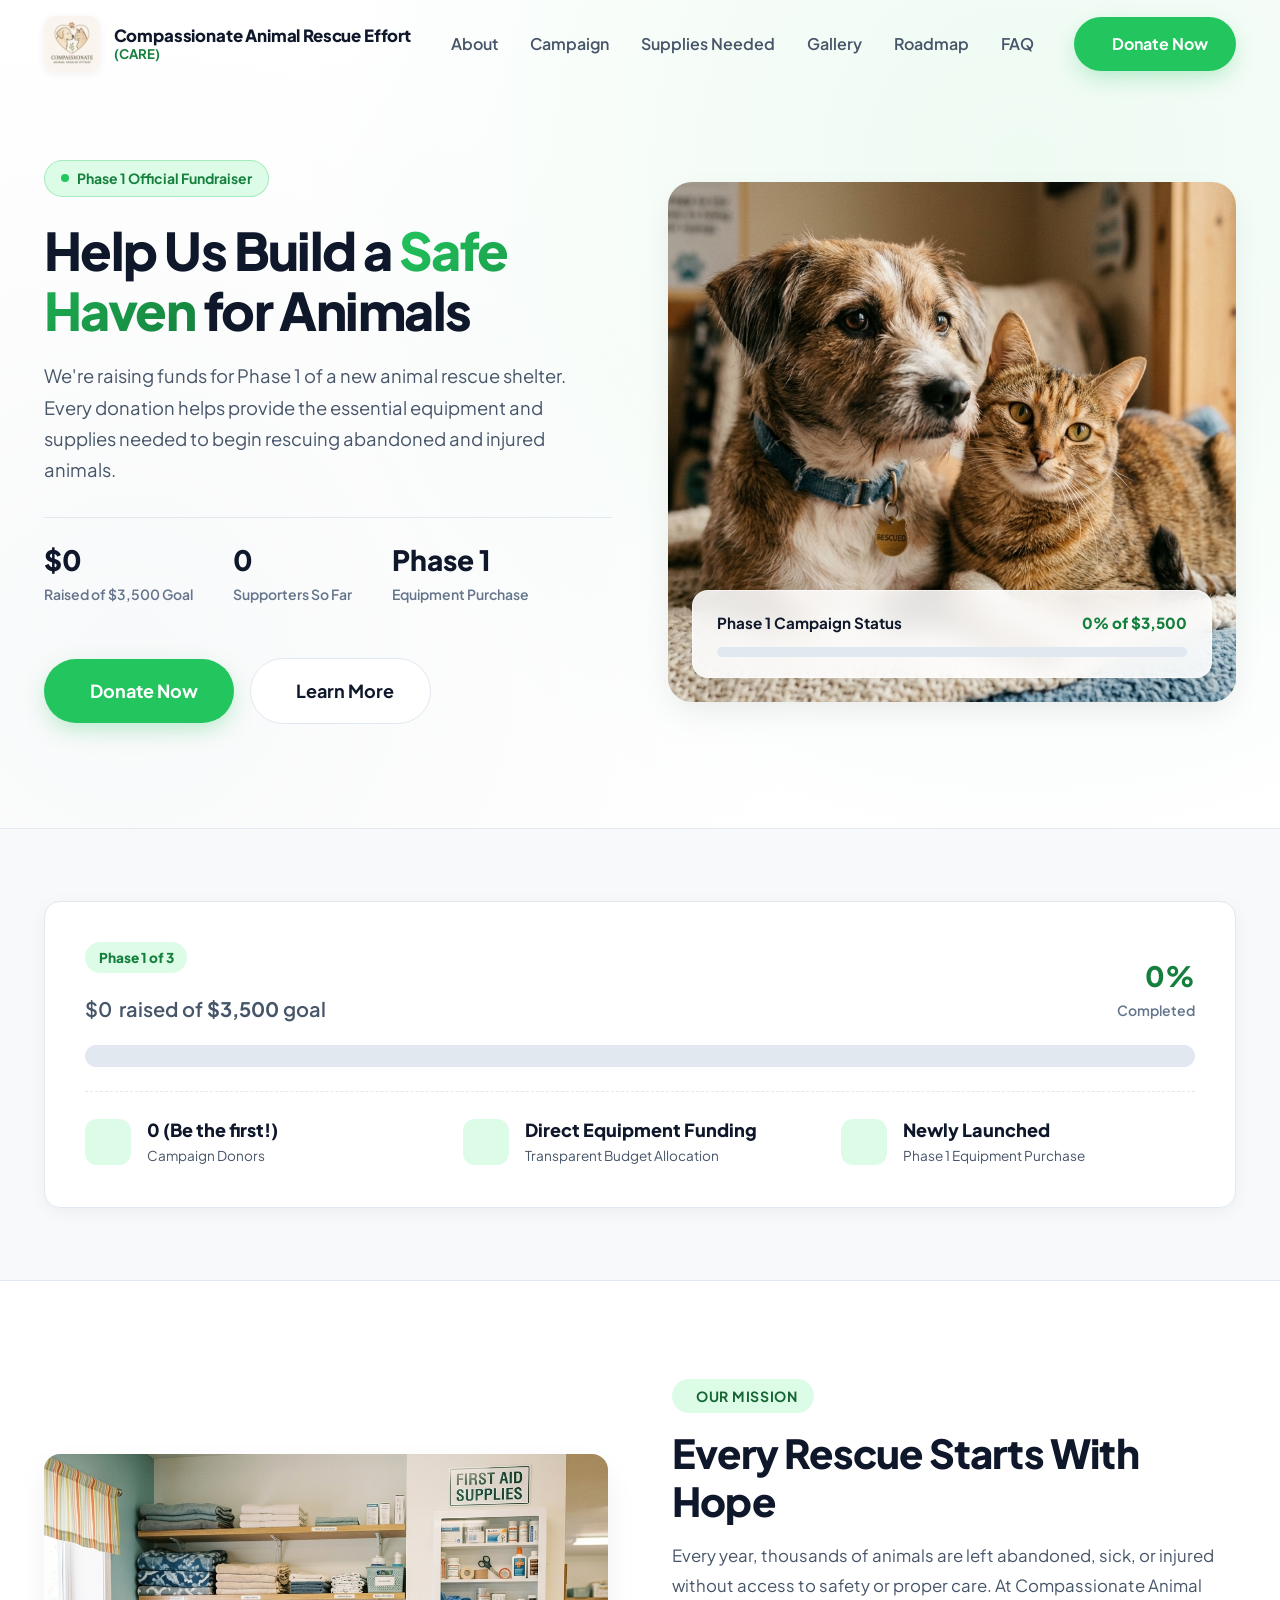
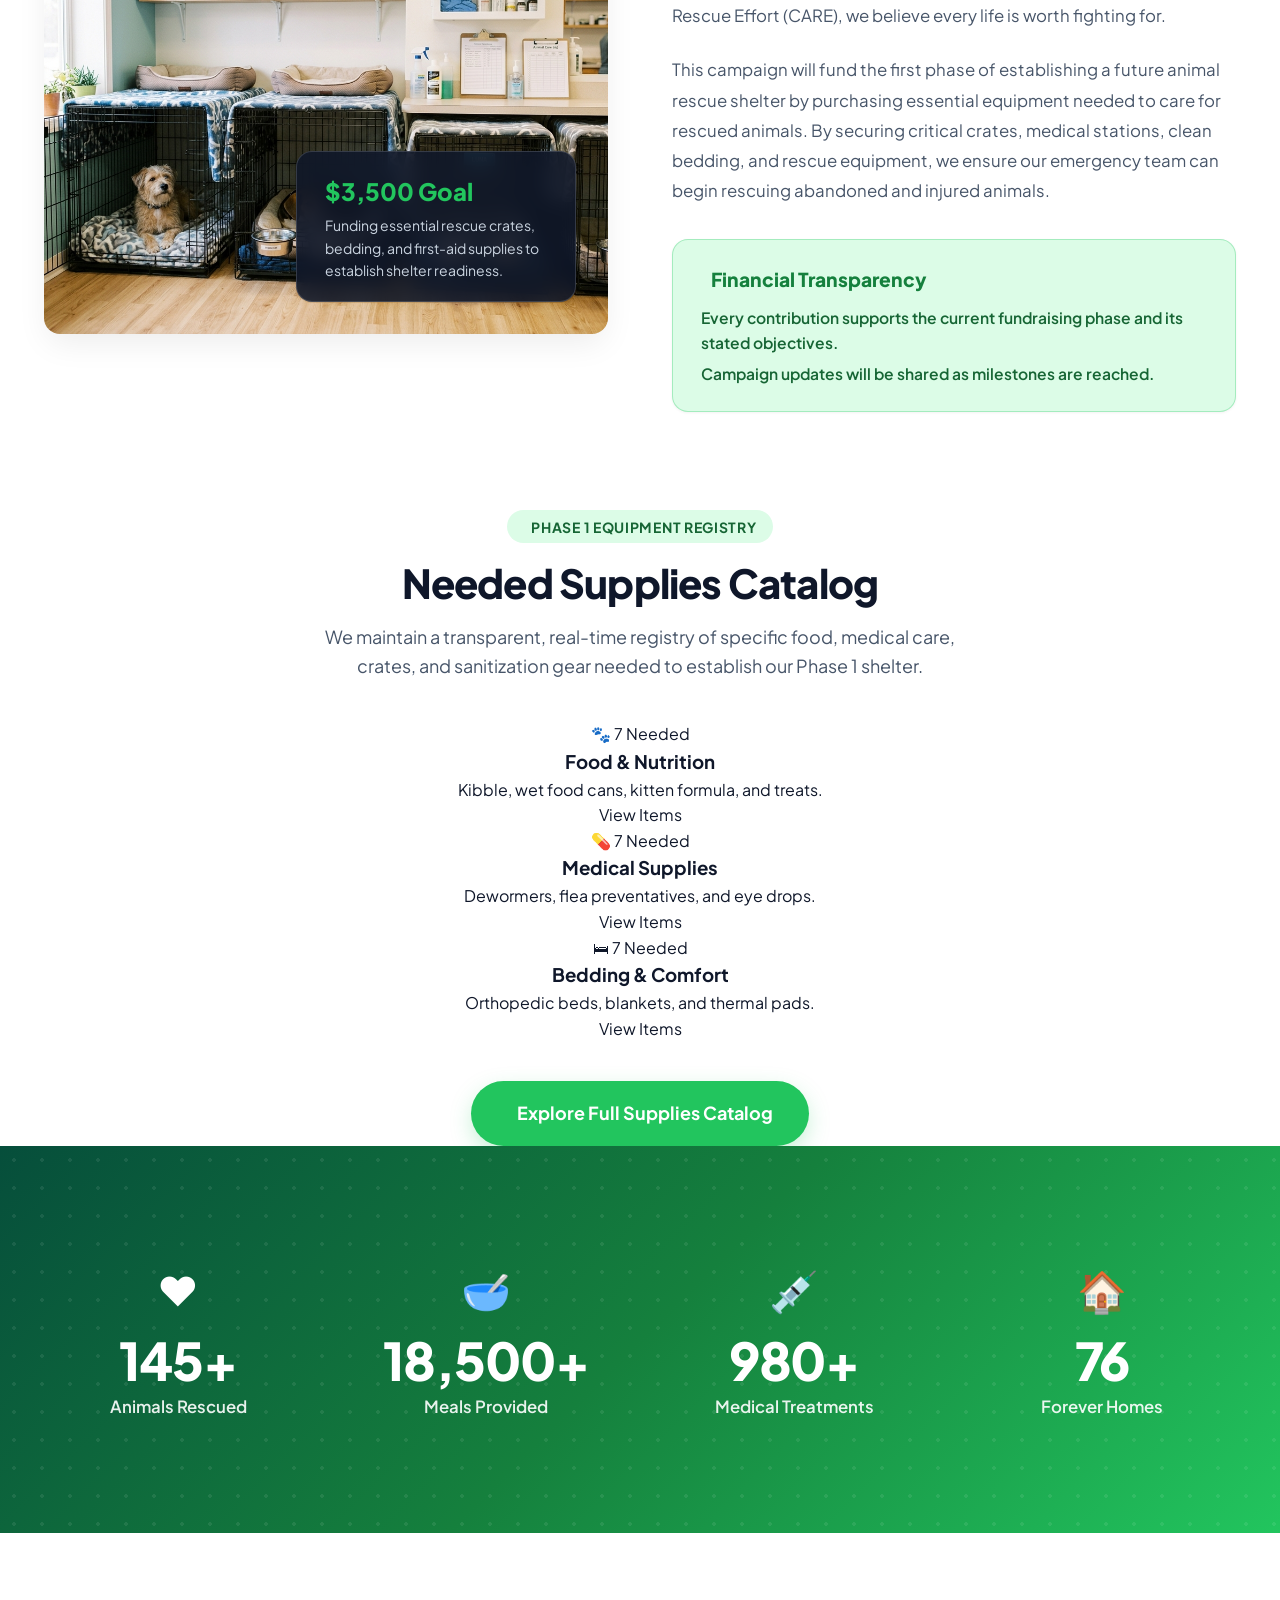
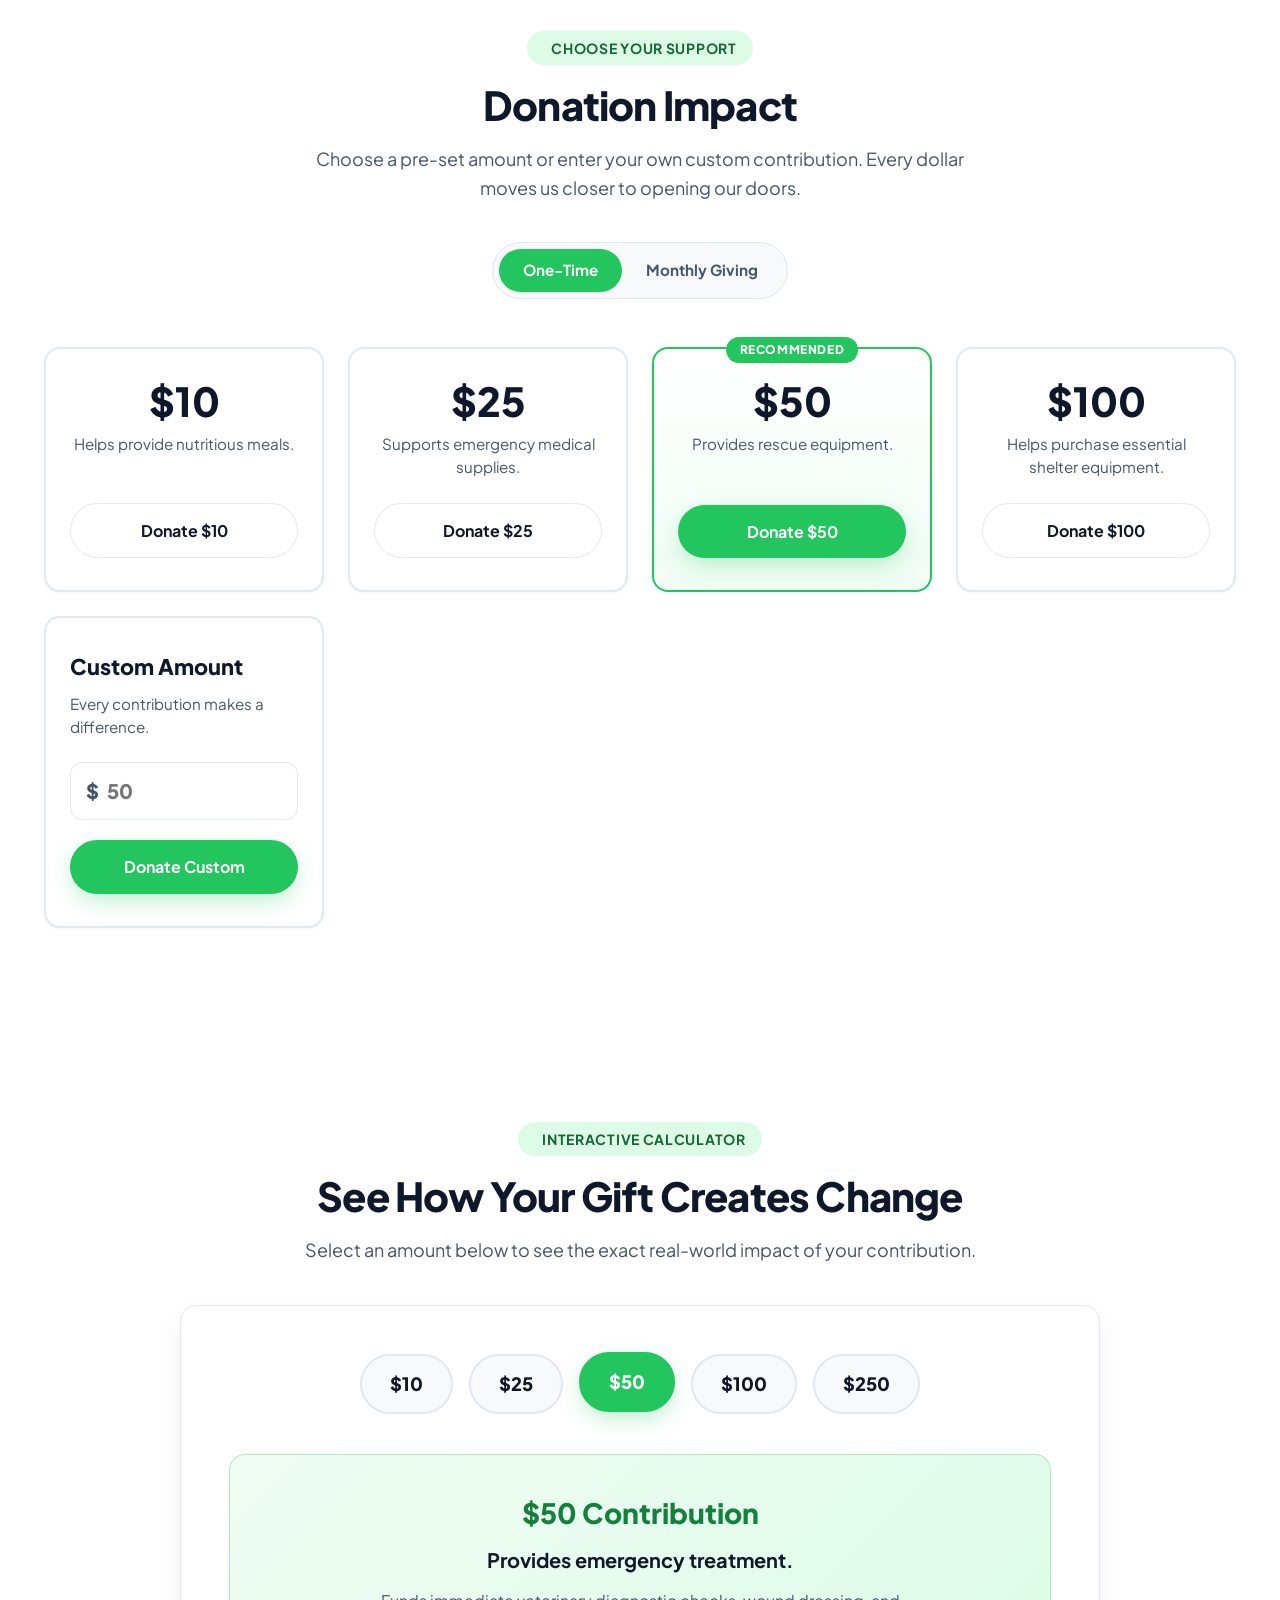
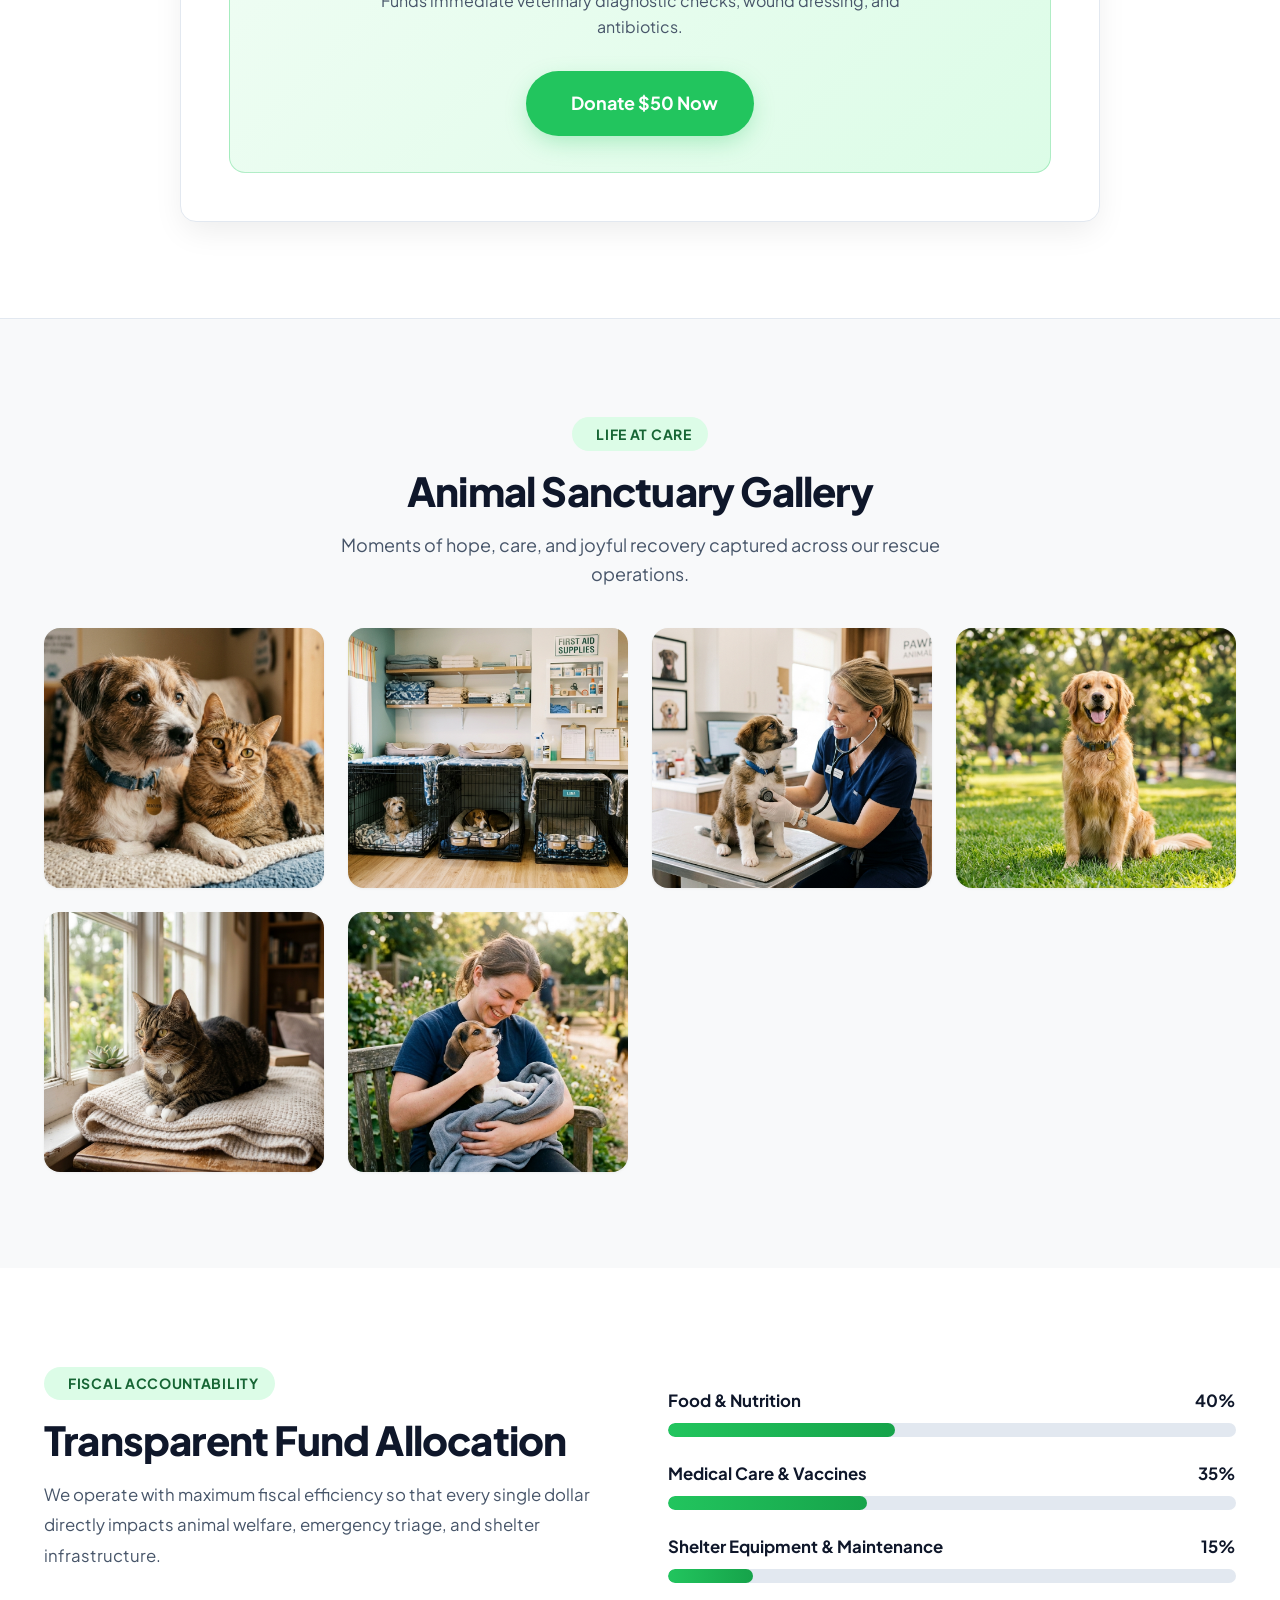
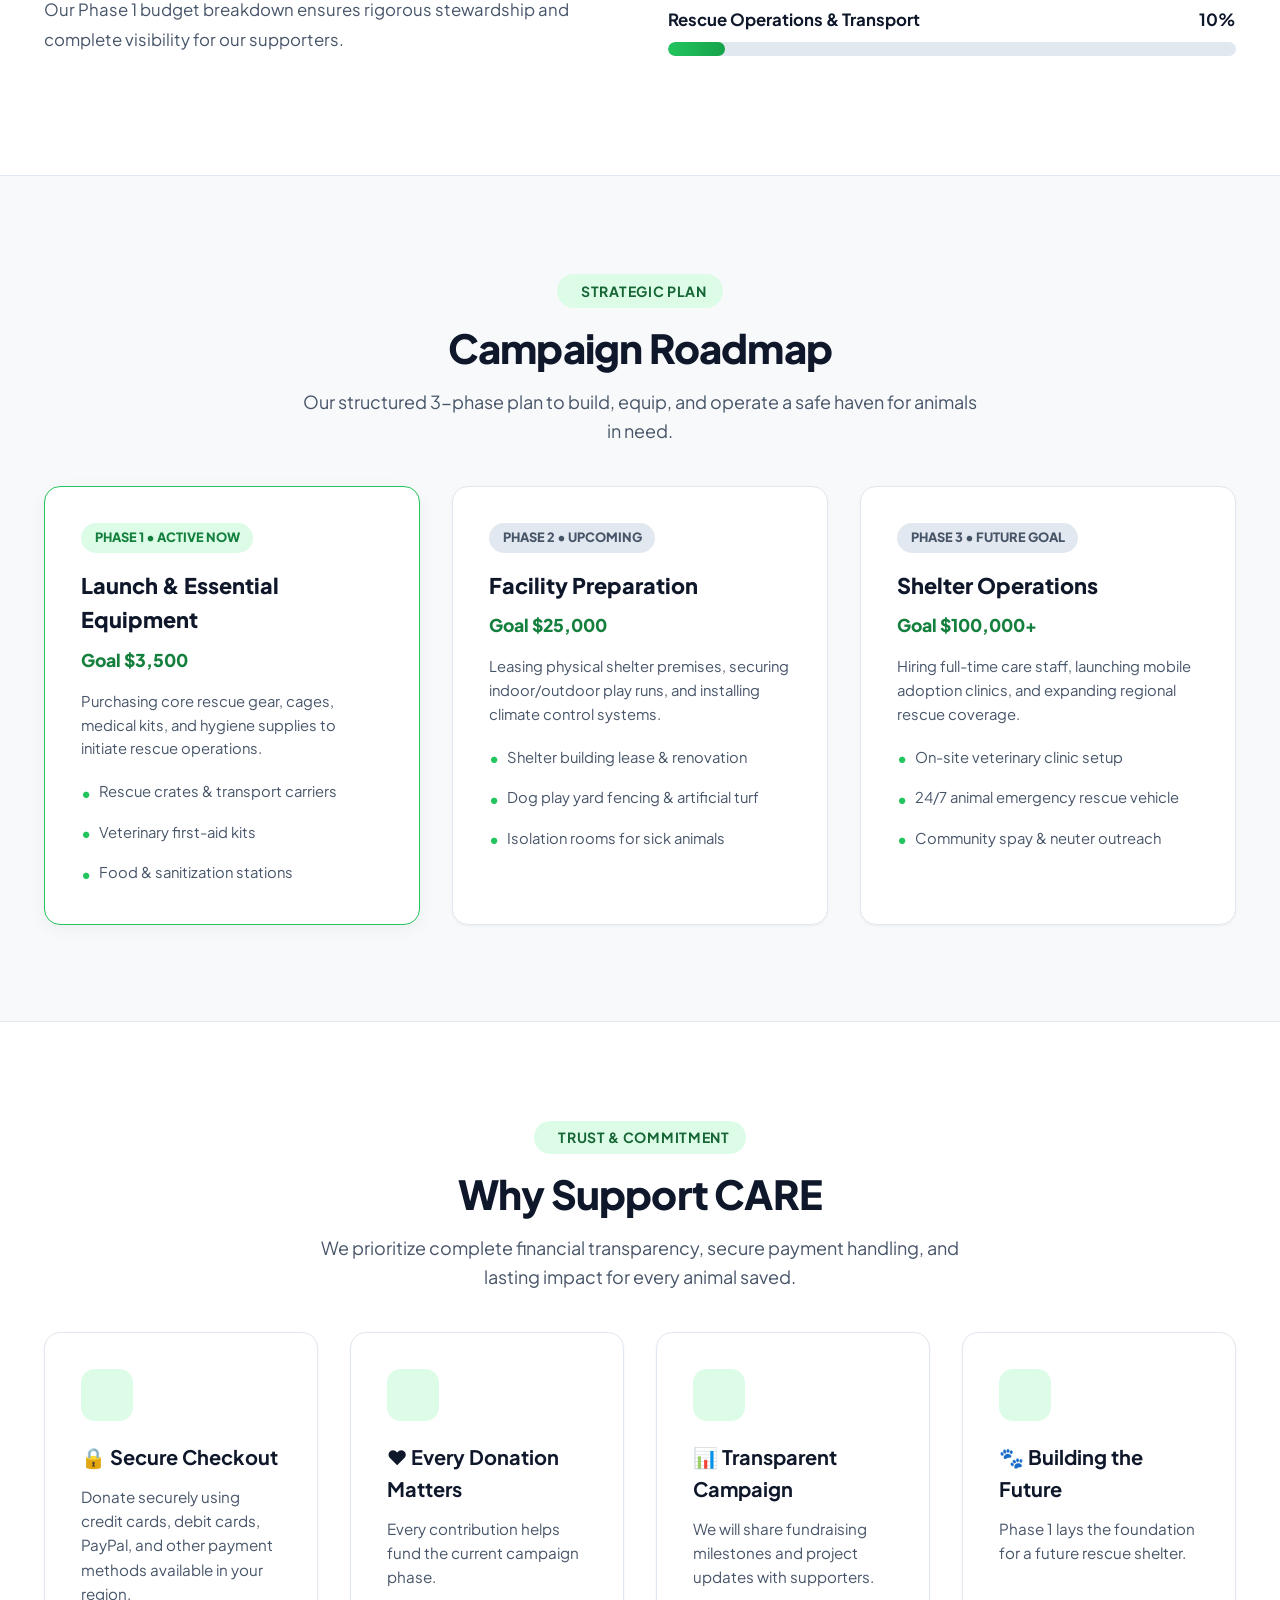
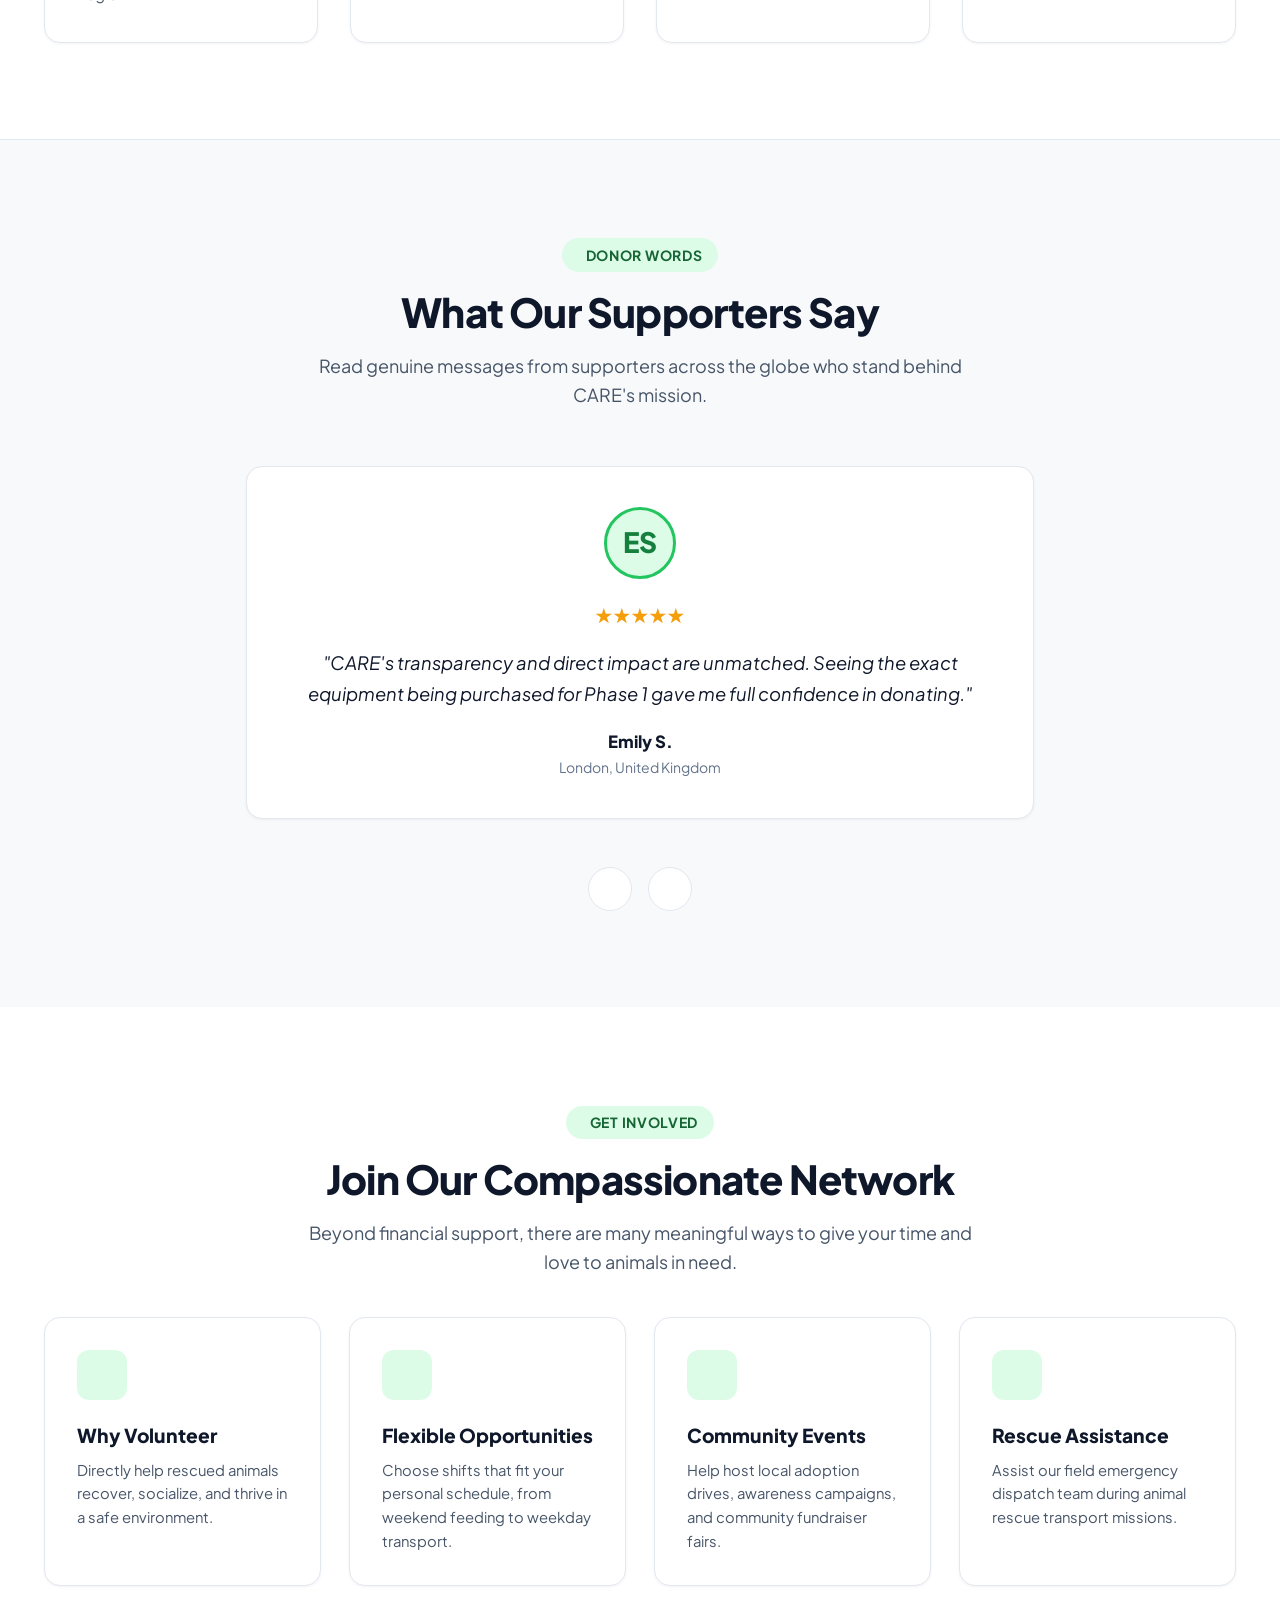
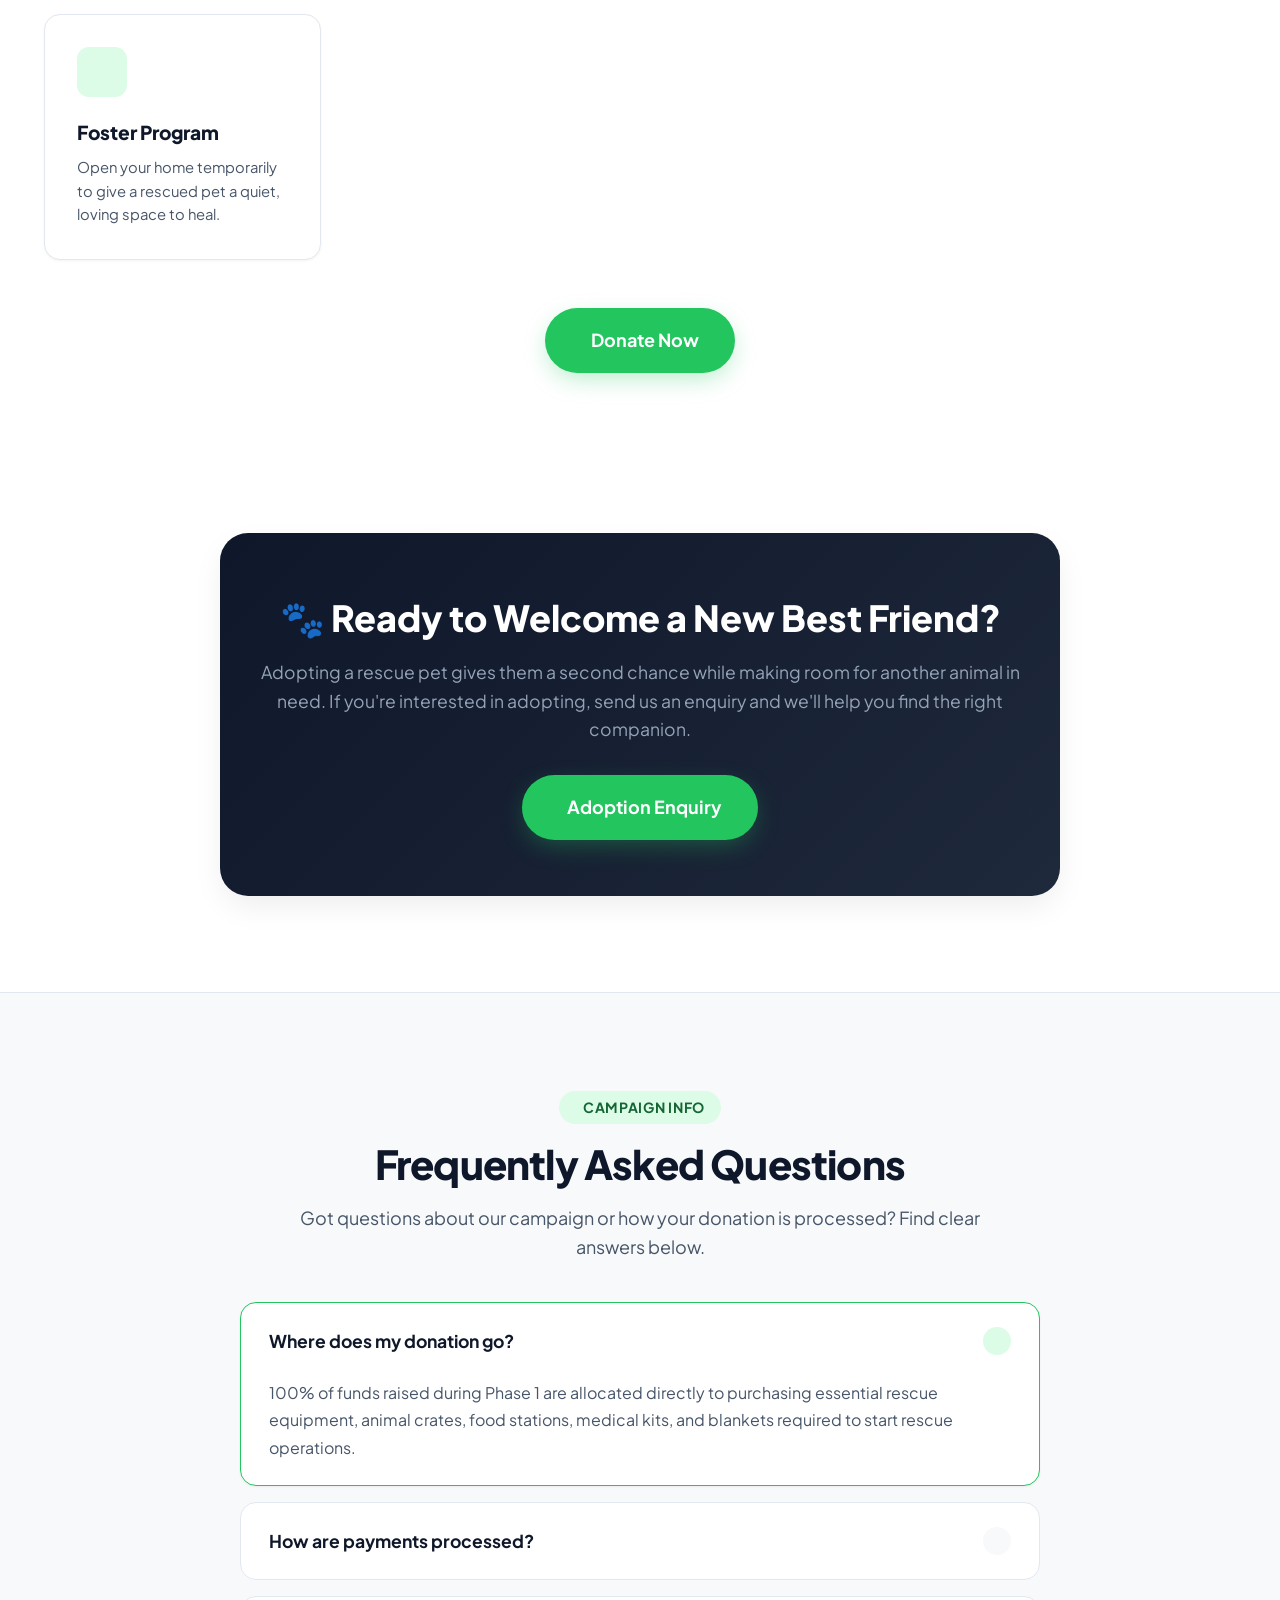
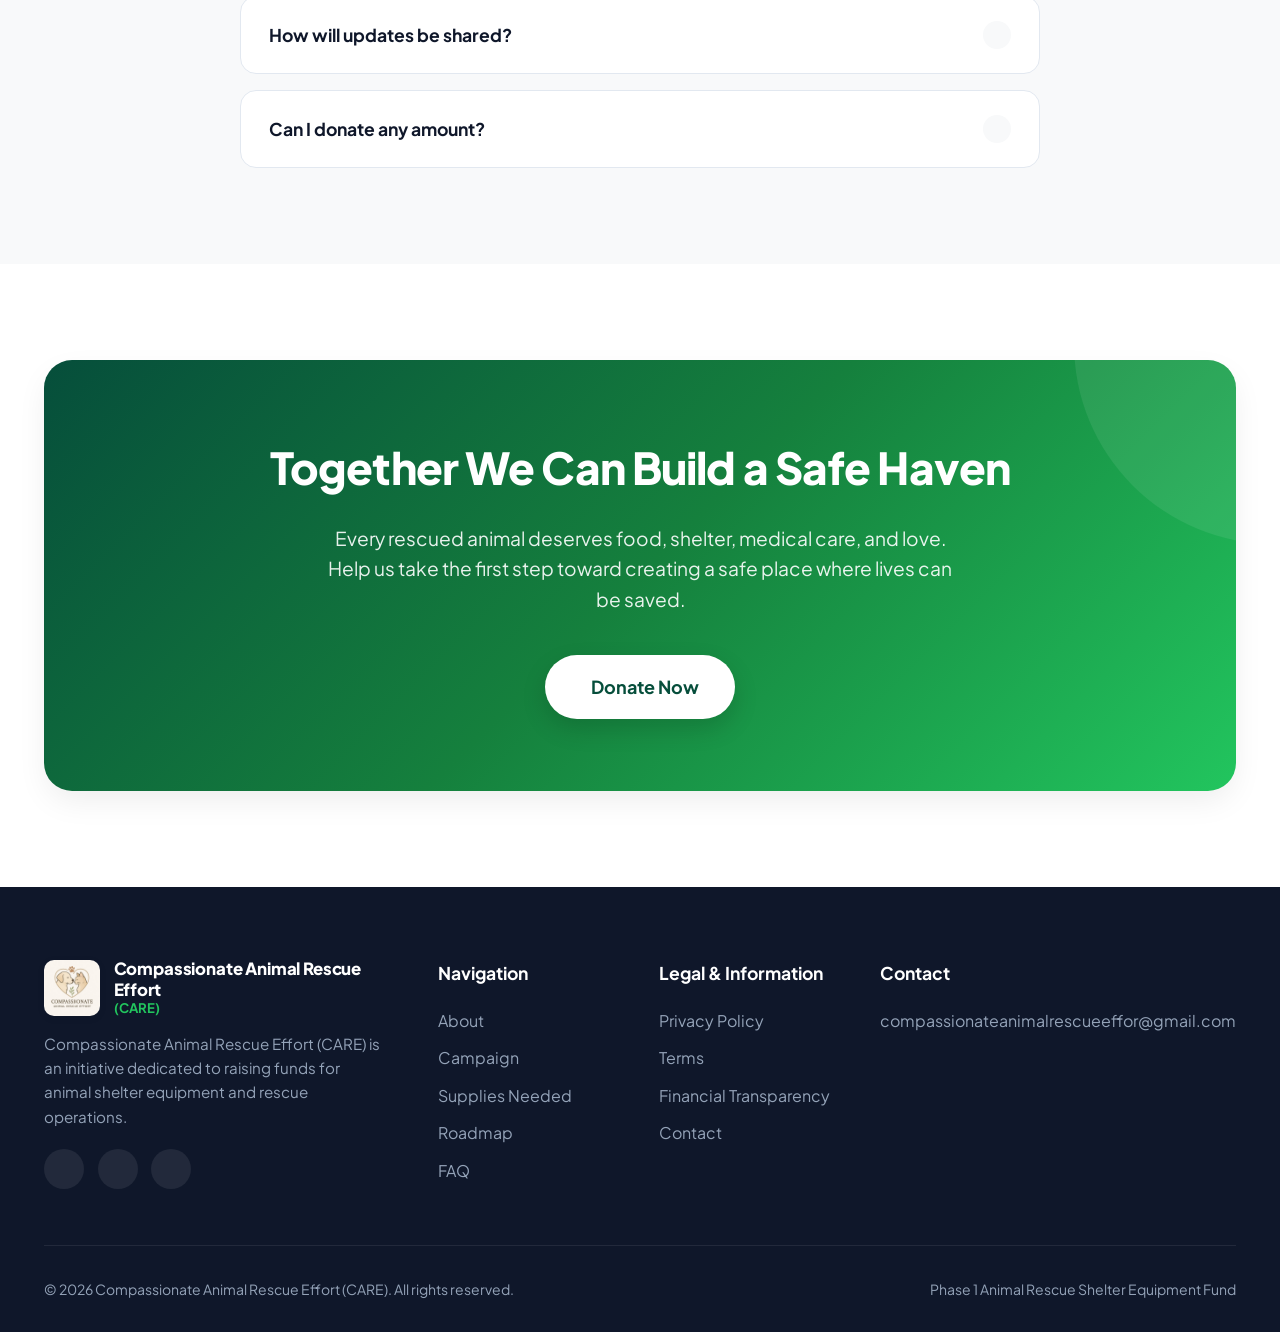
==== commit 454f2d62: "Simplify payment UI, fix donation toggle, route PayPal inline in checkout" ====
--- a/index.html
+++ b/index.html
@@ -35,14 +35,13 @@
         <li><a href="#about" class="nav-link">About</a></li>
         <li><a href="#campaign" class="nav-link">Campaign</a></li>
         <li><a href="supplies.html" class="nav-link">Supplies Needed</a></li>
-        <li><a href="#stories" class="nav-link">Rescue Stories</a></li>
         <li><a href="#gallery" class="nav-link">Gallery</a></li>
         <li><a href="#roadmap" class="nav-link">Roadmap</a></li>
         <li><a href="#faq" class="nav-link">FAQ</a></li>
       </ul>
 
       <div class="nav-actions">
-        <button class="btn btn-primary" onclick="redirectToPayment(50)">
+        <button class="btn btn-primary" onclick="donateCustom()">
           <i data-lucide="heart"></i> Donate Now
         </button>
         <button class="mobile-menu-btn" aria-label="Toggle navigation menu">
@@ -86,7 +85,7 @@
         </div>
 
         <div class="hero-ctas">
-          <button class="btn btn-primary btn-large" onclick="redirectToPayment(50)">
+          <button class="btn btn-primary btn-large" onclick="donateCustom()">
             <i data-lucide="heart"></i> Donate Now
           </button>
           <a href="#campaign" class="btn btn-secondary btn-large">
@@ -280,7 +279,7 @@
         </div>
 
         <div class="stat-card">
-          <span class="stat-icon">🍖</span>
+          <span class="stat-icon">🥣</span>
           <div class="stat-number" data-target="18500" data-suffix="+">0+</div>
           <div class="stat-label">Meals Provided</div>
         </div>
@@ -320,13 +319,6 @@
             <button class="freq-btn" data-freq="monthly">Monthly Giving</button>
           </div>
 
-          <select class="currency-select" id="currency-select" aria-label="Select currency">
-            <option value="USD">$ USD (US Dollar)</option>
-            <option value="EUR">€ EUR (Euro)</option>
-            <option value="GBP">£ GBP (British Pound)</option>
-            <option value="CAD">CA$ CAD (Canadian Dollar)</option>
-            <option value="AUD">A$ AUD (Australian Dollar)</option>
-          </select>
         </div>
       </div>
 
@@ -417,95 +409,8 @@
   </section>
 
   <!-- ==========================================================================
-     9. RESCUE STORIES (NEW)
-     ========================================================================== -->
-  <section class="stories-section" id="stories">
-    <div class="container">
-      <div class="text-center animate-on-scroll">
-        <span class="section-tag">
-          <i data-lucide="book-open"></i> Inspiring Journey
-        </span>
-        <h2 class="section-title">Real Stories. Real Lives Changed.</h2>
-        <p class="section-subtitle">
-          Meet the animals whose lives were saved thanks to compassionate supporters like you.
-        </p>
-      </div>
-
-      <div class="stories-grid animate-on-scroll">
-        <!-- Story 1: Luna -->
-        <div class="story-card">
-          <div class="story-image-wrap">
-            <img src="assets/rescue_luna.jpg" alt="Rescued dog Luna sitting happily in a sunlit field">
-            <span class="story-badge-status">Ready for Adoption</span>
-          </div>
-          <div class="story-content">
-            <div class="story-header">
-              <h3 class="story-name">Luna</h3>
-              <span class="story-date">Rescued May 2026</span>
-            </div>
-            <p class="story-text">
-              Luna was found malnourished on a roadside. Thanks to rapid triage, nutritious meals, and medical care, she has made a full recovery.
-            </p>
-            <div class="story-progress-box">
-              <div><span>Before:</span> Severe dehydration & weight loss</div>
-              <div><span>Recovery:</span> 100% restored health & energy</div>
-            </div>
-            <button class="btn btn-secondary" onclick="redirectToPayment(50)" style="margin-top: auto;">
-              <i data-lucide="heart"></i> Support Rescues Like Luna
-            </button>
-          </div>
-        </div>
-
-        <!-- Story 2: Milo -->
-        <div class="story-card">
-          <div class="story-image-wrap">
-            <img src="assets/rescue_milo.jpg" alt="Rescued cat Milo resting comfortably on a blanket">
-            <span class="story-badge-status">Fostered Safely</span>
-          </div>
-          <div class="story-content">
-            <div class="story-header">
-              <h3 class="story-name">Milo</h3>
-              <span class="story-date">Rescued June 2026</span>
-            </div>
-            <p class="story-text">
-              Rescued from an abandoned building during heavy rain. Milo received emergency orthopedic care and is now happily recovering.
-            </p>
-            <div class="story-progress-box">
-              <div><span>Before:</span> Fractured leg & respiratory distress</div>
-              <div><span>Recovery:</span> Fully healed & vaccinated</div>
-            </div>
-            <button class="btn btn-secondary" onclick="redirectToPayment(50)" style="margin-top: auto;">
-              <i data-lucide="heart"></i> Support Rescues Like Milo
-            </button>
-          </div>
-        </div>
-
-        <!-- Story 3: Barnaby -->
-        <div class="story-card">
-          <div class="story-image-wrap">
-            <img src="assets/rescue_barnaby.jpg" alt="Rescued beagle puppy Barnaby cradled in loving hands">
-            <span class="story-badge-status">In Sanctuary Care</span>
-          </div>
-          <div class="story-content">
-            <div class="story-header">
-              <h3 class="story-name">Barnaby</h3>
-              <span class="story-date">Rescued July 2026</span>
-            </div>
-            <p class="story-text">
-              Found alone at just 8 weeks old. Barnaby was brought to safety, given urgent puppy vaccinations, and receives 24/7 loving care.
-            </p>
-            <div class="story-progress-box">
-              <div><span>Before:</span> High-risk infection & parasite exposure</div>
-              <div><span>Recovery:</span> Clean bill of health & playful spirit</div>
-            </div>
-            <button class="btn btn-secondary" onclick="redirectToPayment(50)" style="margin-top: auto;">
-              <i data-lucide="heart"></i> Support Rescues Like Barnaby
-            </button>
-          </div>
-        </div>
-      </div>
-    </div>
-  </section>
+     9. BEAUTIFUL ANIMAL GALLERY (NEW)
+     ========================================================================== -->
 
   <!-- ==========================================================================
      10. BEAUTIFUL ANIMAL GALLERY (NEW)
@@ -851,8 +756,8 @@
       </div>
 
       <div class="text-center animate-on-scroll">
-        <button class="btn btn-primary btn-large" onclick="redirectToPayment(50)">
-          <i data-lucide="user-plus"></i> Join as a Volunteer / Foster
+        <button class="btn btn-primary btn-large" onclick="donateCustom()">
+          <i data-lucide="heart"></i> Donate Now
         </button>
       </div>
     </div>
@@ -861,26 +766,34 @@
   <!-- ==========================================================================
      16. NEWSLETTER SUBSCRIPTION (NEW)
      ========================================================================== -->
-  <section class="newsletter-section" id="newsletter">
+  <section class="newsletter-section" id="adoption">
     <div class="container">
       <div class="newsletter-card animate-on-scroll scale-up">
-        <h2 class="newsletter-title">Stay Connected with CARE</h2>
+        <h2 class="newsletter-title">🐾 Ready to Welcome a New Best Friend?</h2>
         <p class="newsletter-subtitle">
-          Receive regular, transparent milestone reports, rescue stories, and shelter build progress photos.
-        </p>
-
-        <form class="newsletter-form" id="newsletter-form">
-          <input type="email" class="newsletter-input" id="newsletter-email" placeholder="Enter your email address" required aria-label="Email address for newsletter">
+          Adopting a rescue pet gives them a second chance while making room for another animal in need. If you're interested in adopting, send us an enquiry and we'll help you find the right companion.
+        </p>
+
+        <div class="adoption-actions">
+          <button class="btn btn-primary btn-large" id="show-adoption-form">
+            <i data-lucide="heart"></i> Adoption Enquiry
+          </button>
+        </div>
+
+        <form class="adoption-form" id="adoption-form" style="display:none;">
+          <div class="adoption-form-fields">
+            <input type="text" class="newsletter-input" id="adoption-name" placeholder="Full Name" required aria-label="Full Name">
+            <input type="email" class="newsletter-input" id="adoption-email" placeholder="Email Address" required aria-label="Email Address">
+            <textarea class="newsletter-input adoption-message" id="adoption-message" placeholder="Tell us about yourself and the kind of pet you're looking for..." rows="4" required></textarea>
+          </div>
           <button type="submit" class="btn btn-primary btn-large">
-            <i data-lucide="send"></i> Subscribe
+            <i data-lucide="send"></i> Submit Enquiry
           </button>
         </form>
 
-        <div class="newsletter-success" id="newsletter-success">
-          ✓ Thank you for subscribing! We'll keep you updated on Phase 1 progress.
-        </div>
-
-        <p class="newsletter-privacy">🔒 We respect your privacy. Unsubscribe anytime with 1-click.</p>
+        <div class="newsletter-success" id="adoption-success" style="display:none;">
+          ✓ Thank you for your enquiry! We've received your message and will get back to you soon at the email you provided.
+        </div>
       </div>
     </div>
   </section>
@@ -927,7 +840,7 @@
             <div class="faq-toggle-icon"><i data-lucide="chevron-down"></i></div>
           </button>
           <div class="faq-answer">
-            Campaign progress updates, equipment receipt breakdowns, and photos of acquired supplies will be published regularly directly on this campaign page and shared with supporters as milestones are reached.
+            We regularly share updates, rescue stories, campaign progress, and highlights from our ongoing efforts across our social media channels. Follow us to stay informed about our latest activities, milestones, and the impact of your support.
           </div>
         </div>
 
@@ -954,7 +867,7 @@
         <p class="cta-text">
           Every rescued animal deserves food, shelter, medical care, and love. Help us take the first step toward creating a safe place where lives can be saved.
         </p>
-        <button class="btn btn-white btn-large" onclick="redirectToPayment(50)">
+        <button class="btn btn-white btn-large" onclick="donateCustom()">
           <i data-lucide="heart"></i> Donate Now
         </button>
       </div>
@@ -991,7 +904,6 @@
             <li><a href="#about">About</a></li>
             <li><a href="#campaign">Campaign</a></li>
             <li><a href="#supplies">Supplies Needed</a></li>
-            <li><a href="#stories">Rescue Stories</a></li>
             <li><a href="#roadmap">Roadmap</a></li>
             <li><a href="#faq">FAQ</a></li>
           </ul>
@@ -1080,6 +992,32 @@
     </div>
   </div>
 
+  <!-- Donation Amount Modal -->
+  <div class="donation-modal-overlay" id="donation-modal">
+    <div class="donation-modal">
+      <button class="modal-x" id="modal-close">&times;</button>
+      <h3 class="modal-heading">Enter Your Donation Amount</h3>
+      <p class="modal-sub">Your contribution directly supports rescued animals.</p>
+
+      <div class="modal-presets">
+        <button class="preset-btn" data-amt="10">$10</button>
+        <button class="preset-btn" data-amt="25">$25</button>
+        <button class="preset-btn active" data-amt="50">$50</button>
+        <button class="preset-btn" data-amt="100">$100</button>
+      </div>
+
+      <div class="modal-custom-row">
+        <span class="modal-dollar">$</span>
+        <input type="number" class="modal-input" id="modal-amount-input" placeholder="Custom amount" min="1" step="1">
+      </div>
+
+      <div class="modal-actions">
+        <button class="btn btn-primary btn-large" id="modal-donate-btn">Donate Now</button>
+        <button class="btn btn-ghost" id="modal-cancel-btn">Cancel</button>
+      </div>
+    </div>
+  </div>
+
   <!-- Lightbox Gallery Modal -->
   <div class="lightbox-modal" id="lightbox-modal" role="dialog" aria-label="Image Lightbox">
     <div class="lightbox-content">
--- a/styles.css
+++ b/styles.css
@@ -2664,6 +2664,140 @@
   cursor: pointer;
 }
 
+/* ── Donation Amount Modal ─────────────────────────── */
+.donation-modal-overlay {
+  display: none;
+  position: fixed;
+  inset: 0;
+  background: rgba(0,0,0,0.55);
+  z-index: 10000;
+  align-items: center;
+  justify-content: center;
+  padding: 1rem;
+}
+
+.donation-modal-overlay.show { display: flex; }
+
+.donation-modal {
+  background: var(--bg-card);
+  border-radius: 24px;
+  padding: 2.5rem 2rem 2rem;
+  max-width: 420px;
+  width: 100%;
+  box-shadow: 0 24px 64px rgba(0,0,0,0.18);
+  animation: popIn 0.3s cubic-bezier(0.34,1.56,0.64,1);
+  position: relative;
+  text-align: center;
+}
+
+.modal-x {
+  position: absolute;
+  top: 0.75rem;
+  right: 1rem;
+  background: none;
+  border: none;
+  font-size: 1.8rem;
+  color: var(--text-muted);
+  cursor: pointer;
+  line-height: 1;
+  padding: 0.25rem;
+}
+
+.modal-x:hover { color: var(--text-main); }
+
+.modal-heading {
+  font-size: 1.4rem;
+  font-weight: 800;
+  color: var(--text-main);
+  margin-bottom: 0.4rem;
+}
+
+.modal-sub {
+  font-size: 0.9rem;
+  color: var(--text-muted);
+  margin-bottom: 1.5rem;
+}
+
+.modal-presets {
+  display: flex;
+  gap: 0.5rem;
+  justify-content: center;
+  margin-bottom: 1rem;
+  flex-wrap: wrap;
+}
+
+.preset-btn {
+  min-width: 72px;
+  padding: 0.6rem 0.2rem;
+  border: 2px solid var(--border-light);
+  border-radius: var(--radius-md);
+  background: var(--bg-main);
+  font-size: 1rem;
+  font-weight: 700;
+  color: var(--text-main);
+  cursor: pointer;
+  transition: all var(--transition-fast);
+}
+
+.preset-btn:hover { border-color: var(--primary); color: var(--primary-dark); }
+
+.preset-btn.active {
+  border-color: var(--primary);
+  background: var(--primary-light);
+  color: var(--primary-dark);
+}
+
+.modal-custom-row {
+  display: flex;
+  align-items: center;
+  max-width: 260px;
+  margin: 0 auto 1.25rem;
+  border: 1.5px solid var(--border-light);
+  border-radius: var(--radius-md);
+  overflow: hidden;
+}
+
+.modal-custom-row:focus-within { border-color: var(--primary); }
+
+.modal-dollar {
+  padding: 0 0 0 1rem;
+  font-size: 1.15rem;
+  font-weight: 700;
+  color: var(--text-muted);
+}
+
+.modal-input {
+  flex: 1;
+  padding: 0.85rem 1rem;
+  border: none;
+  outline: none;
+  font-size: 1.1rem;
+  font-weight: 600;
+  background: transparent;
+  color: var(--text-main);
+  font-family: inherit;
+}
+
+.modal-input::placeholder { color: var(--text-light); }
+
+.modal-actions {
+  display: flex;
+  flex-direction: column;
+  gap: 0.6rem;
+  align-items: center;
+}
+
+.modal-actions .btn-ghost {
+  background: none;
+  border: none;
+  color: var(--text-muted);
+  font-weight: 600;
+  cursor: pointer;
+  padding: 0.5rem 1rem;
+}
+
+.modal-actions .btn-ghost:hover { color: var(--text-main); }
+
 /* --- 5. Transparent Fund Allocation --- */
 .allocation-section {
   padding: 6rem 0;
@@ -2930,6 +3064,32 @@
   border-radius: var(--radius-md);
   font-weight: 700;
   margin-top: 1rem;
+}
+
+.adoption-actions {
+  display: flex;
+  gap: 1rem;
+  justify-content: center;
+  flex-wrap: wrap;
+  margin-top: 1.5rem;
+}
+
+.adoption-form {
+  max-width: 540px;
+  margin: 1.5rem auto 0;
+}
+
+.adoption-form-fields {
+  display: flex;
+  flex-direction: column;
+  gap: 0.75rem;
+  margin-bottom: 1rem;
+}
+
+.adoption-message {
+  border-radius: var(--radius-md) !important;
+  resize: vertical;
+  font-family: inherit;
 }
 
 @media (max-width: 768px) {
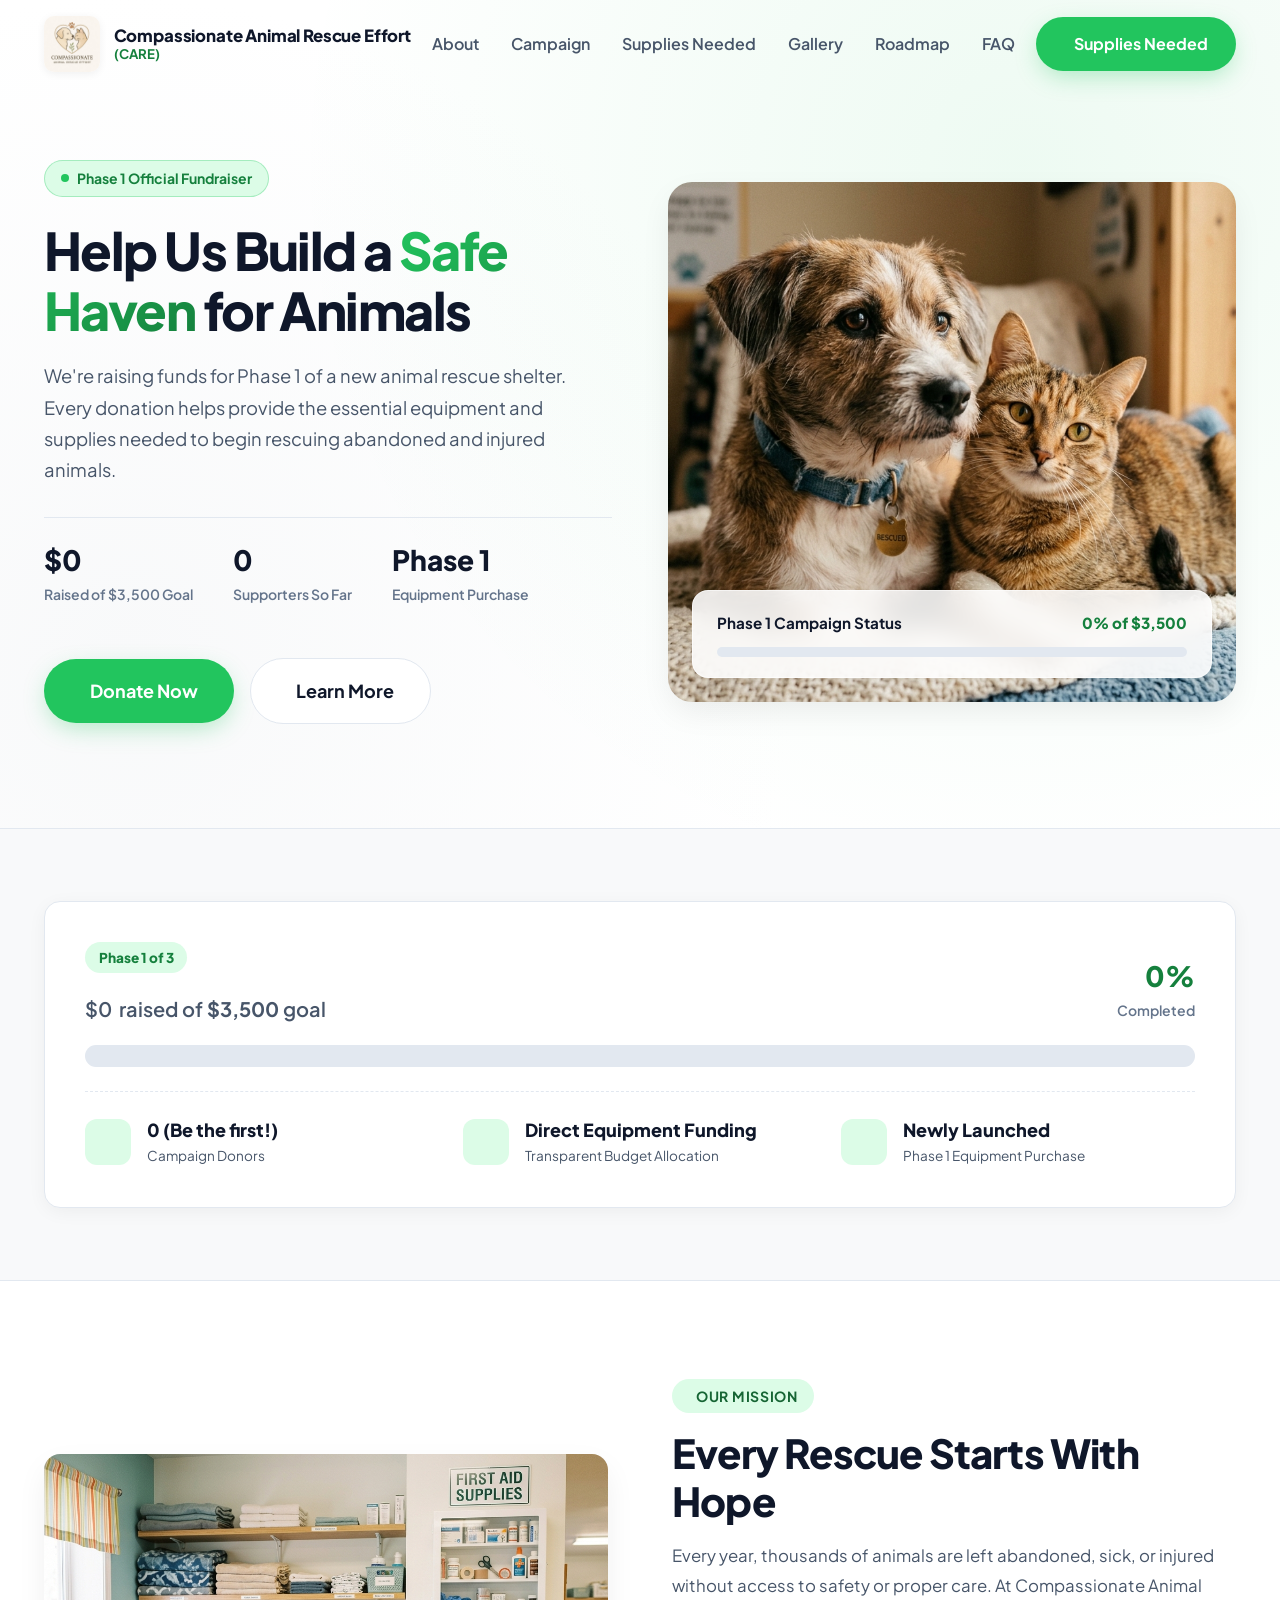
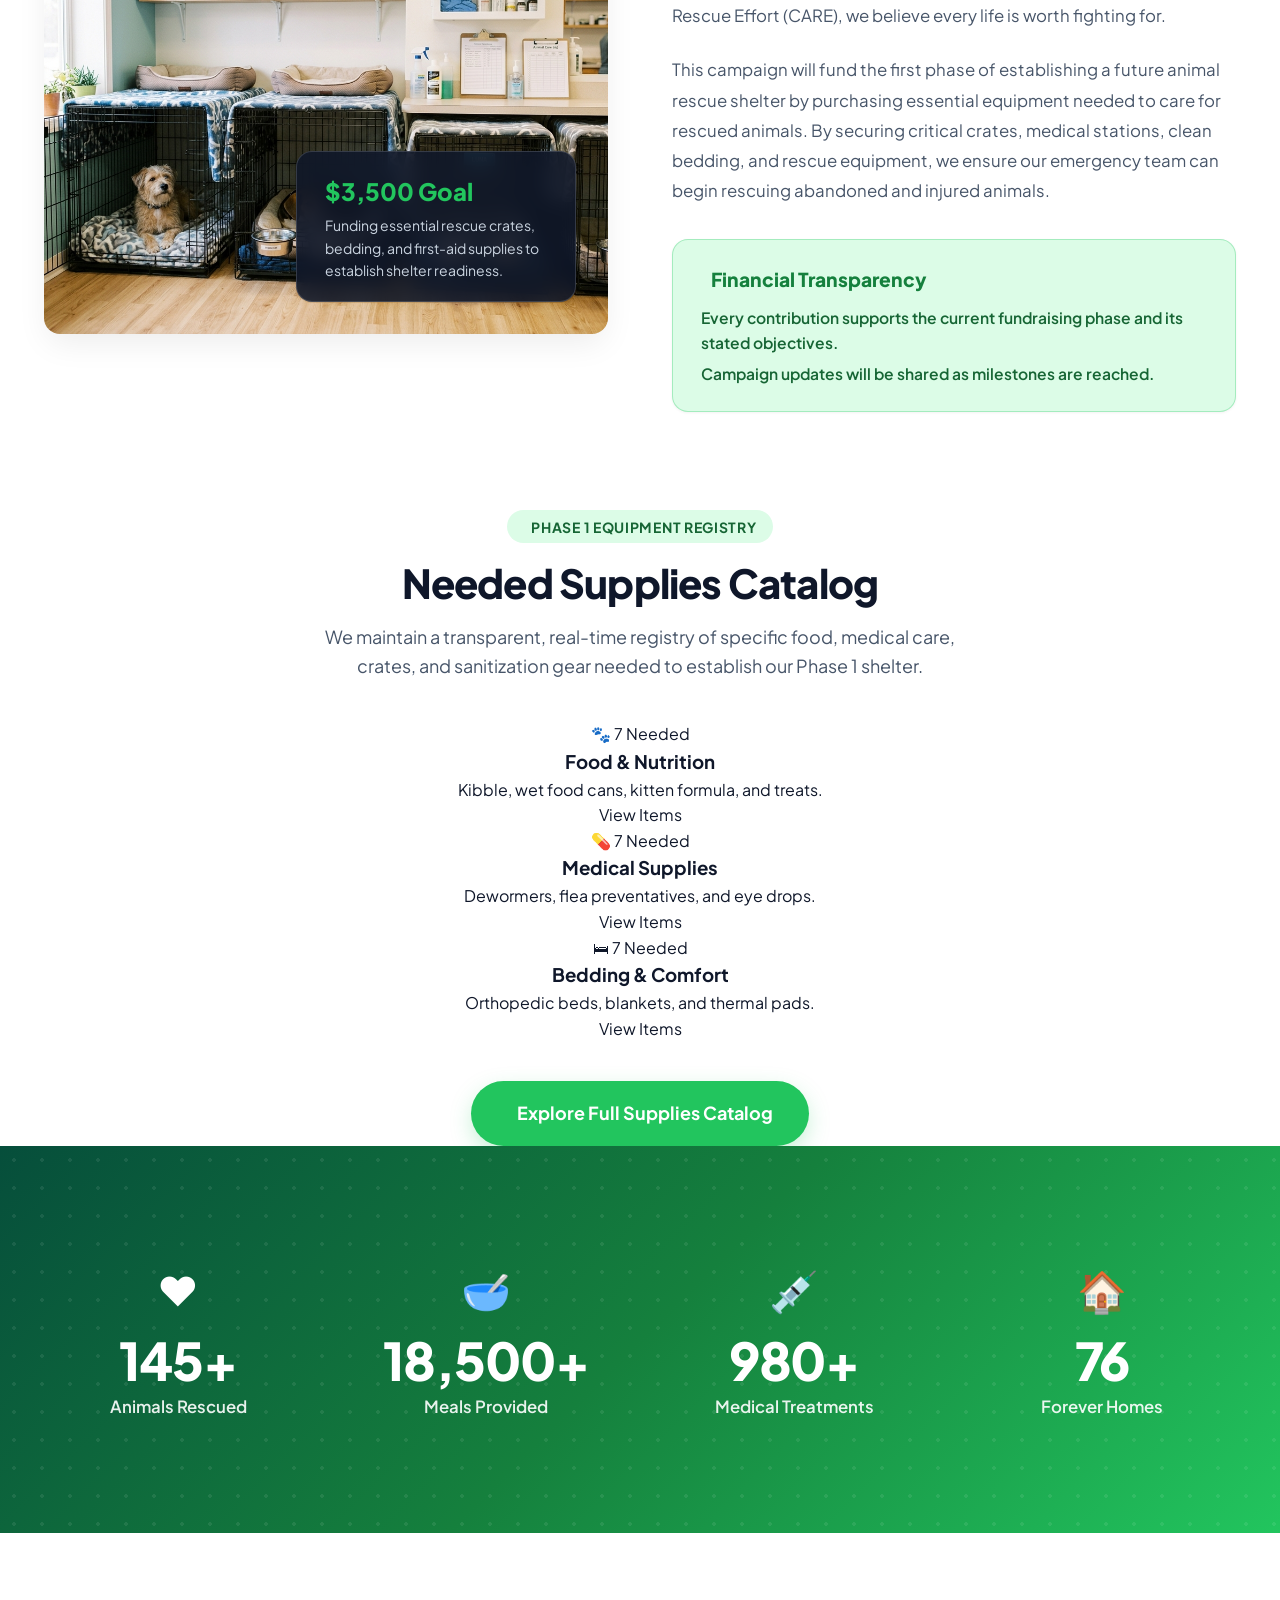
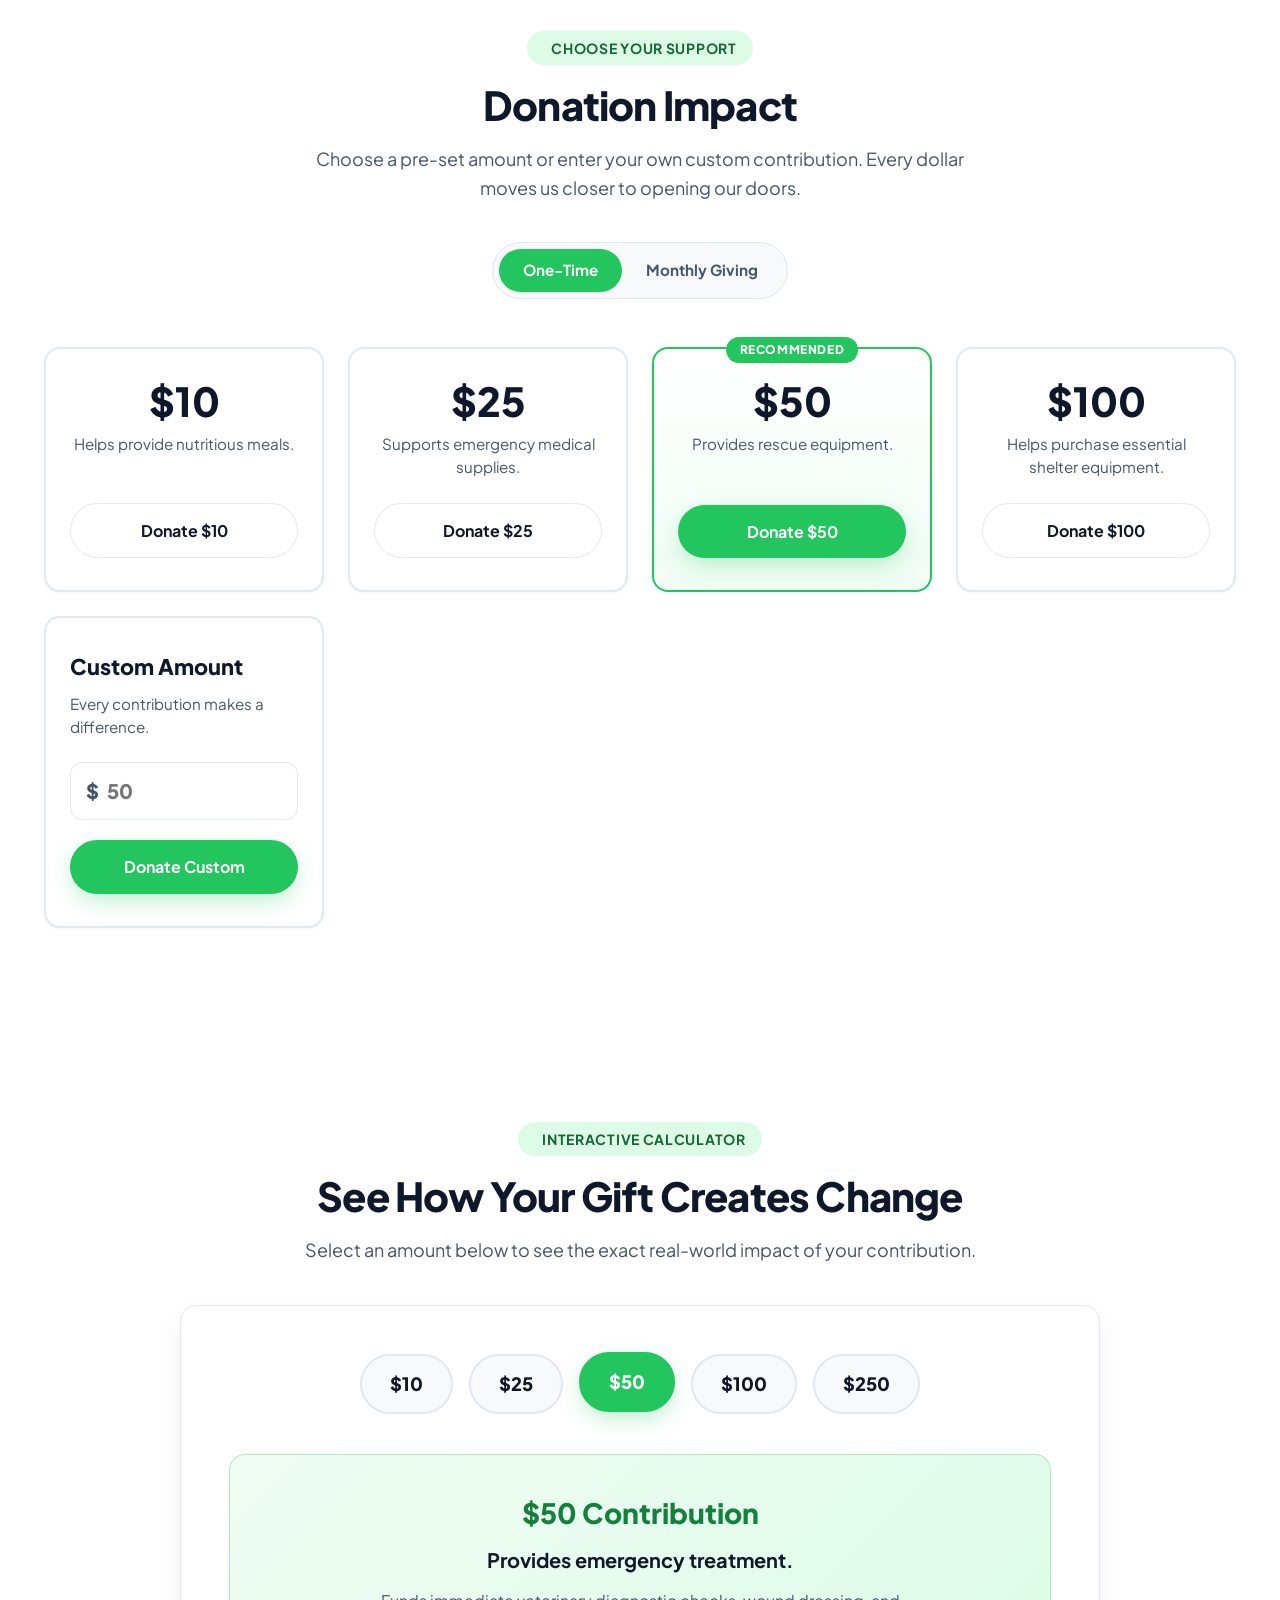
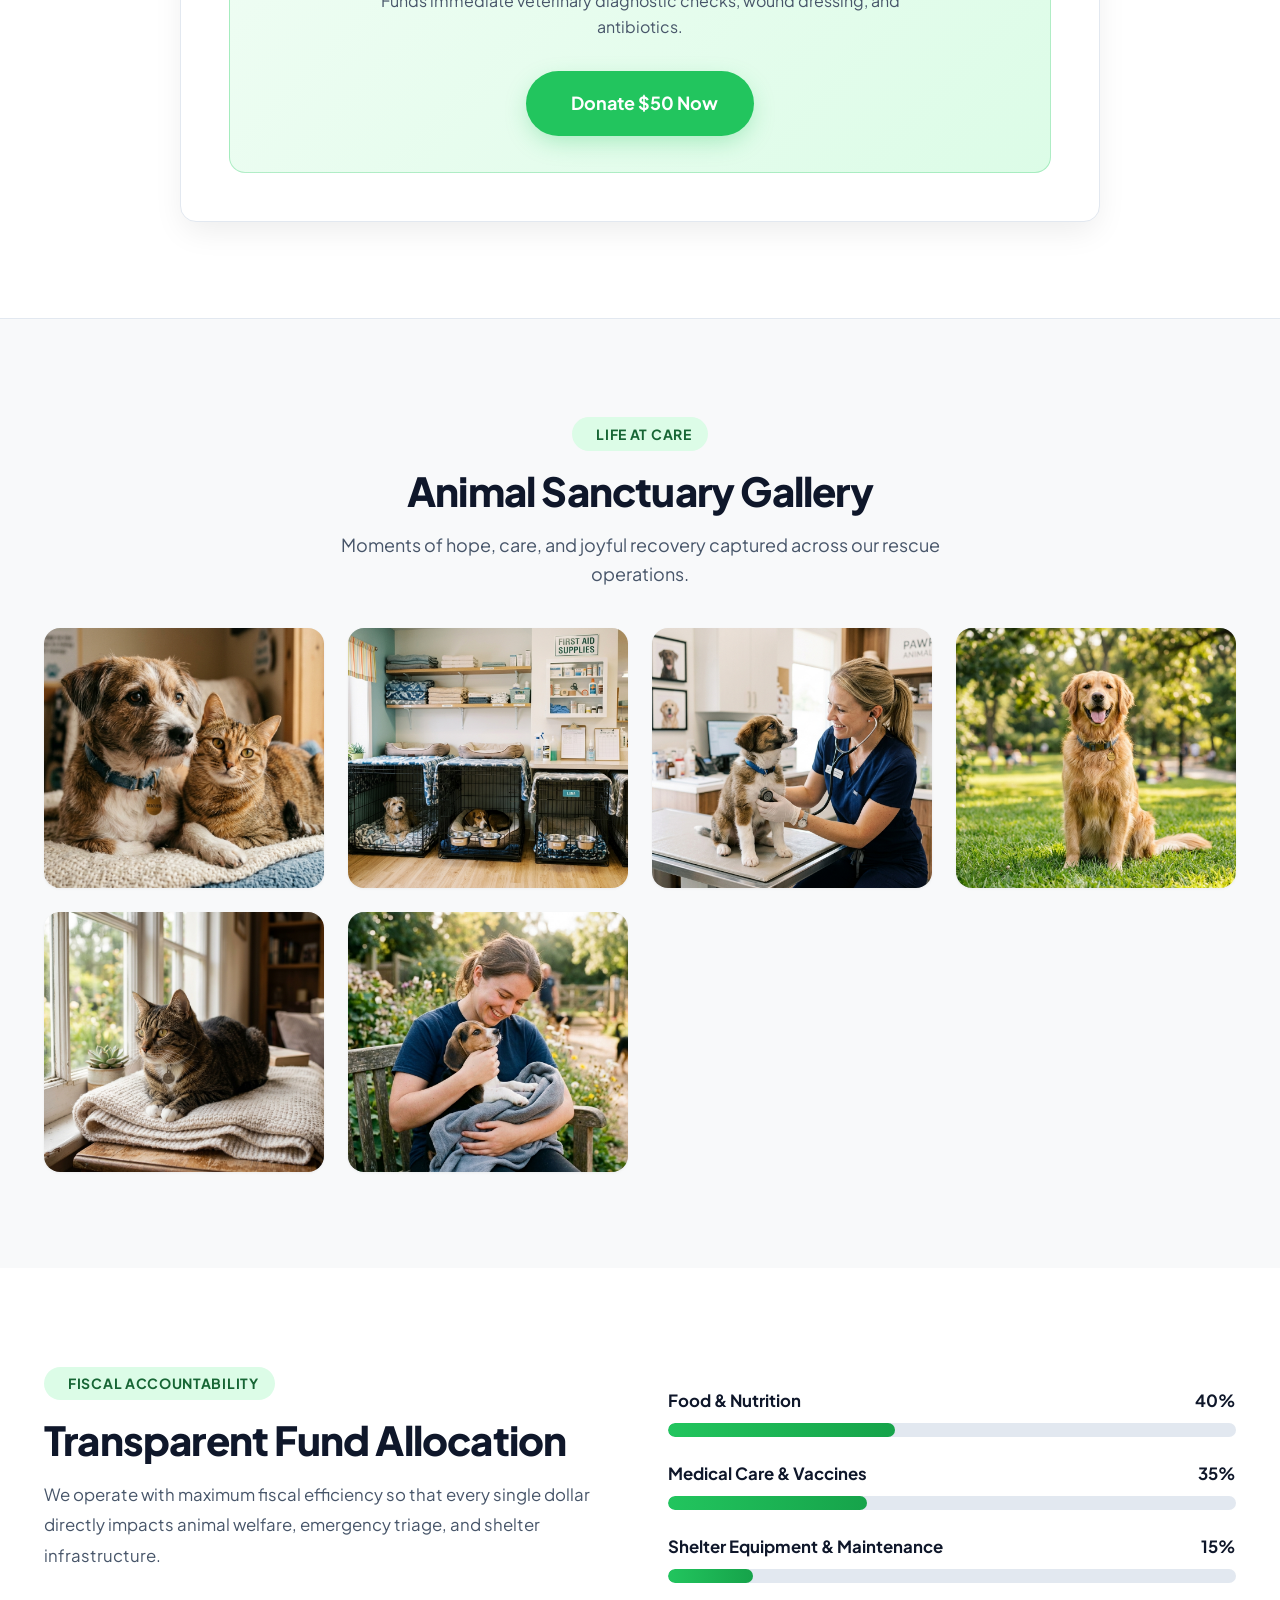
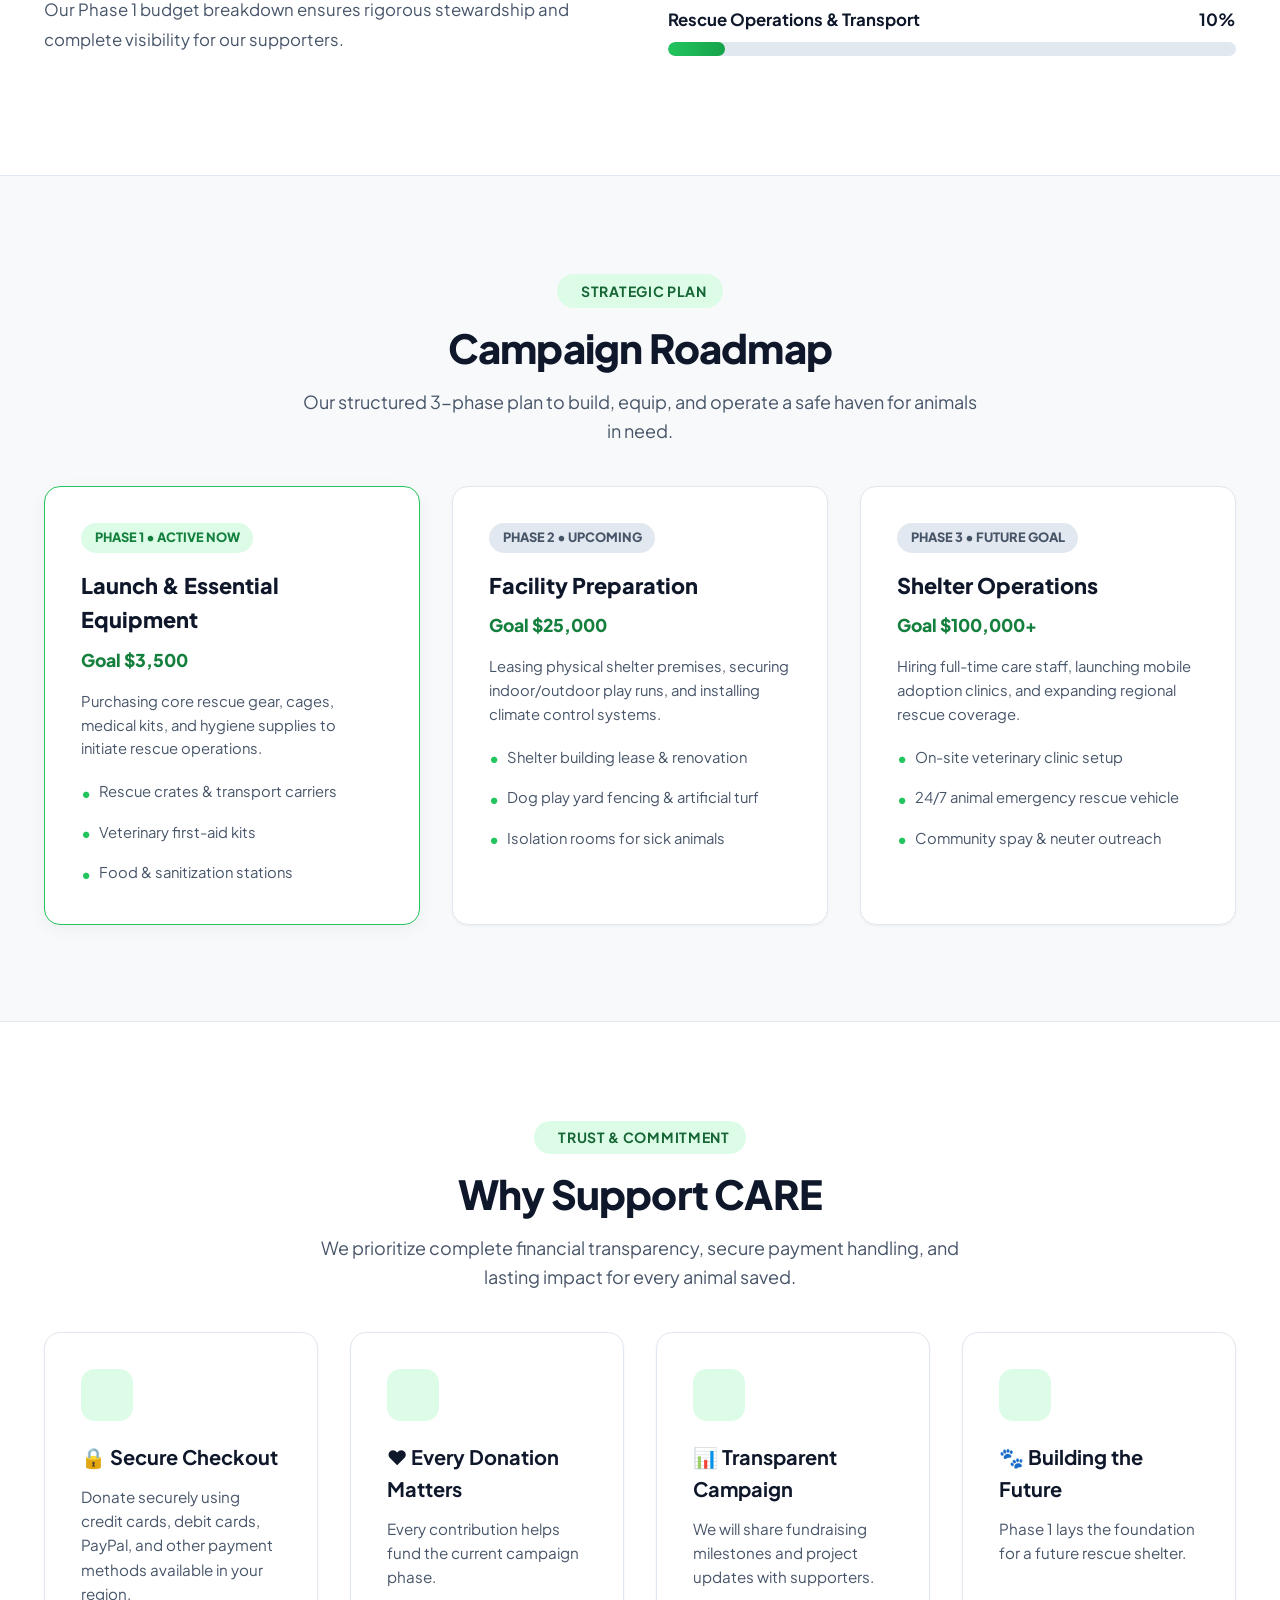
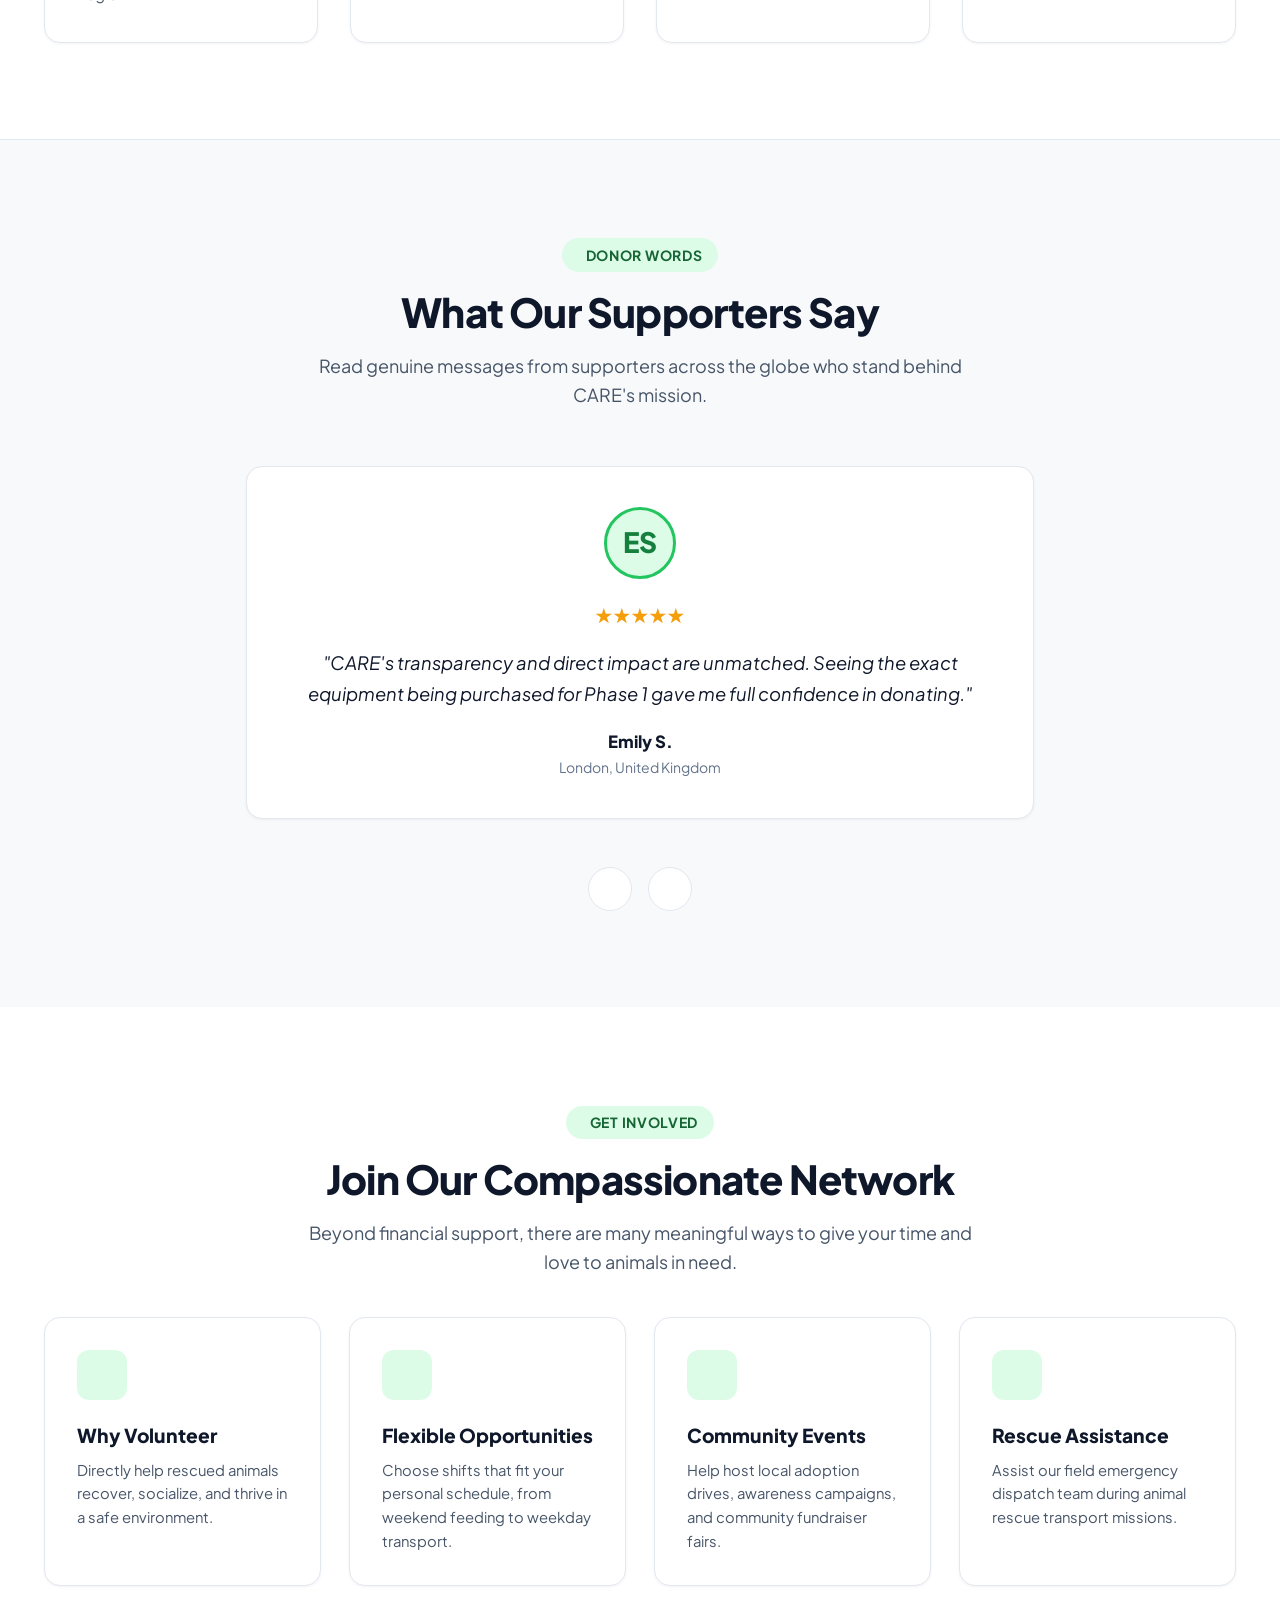
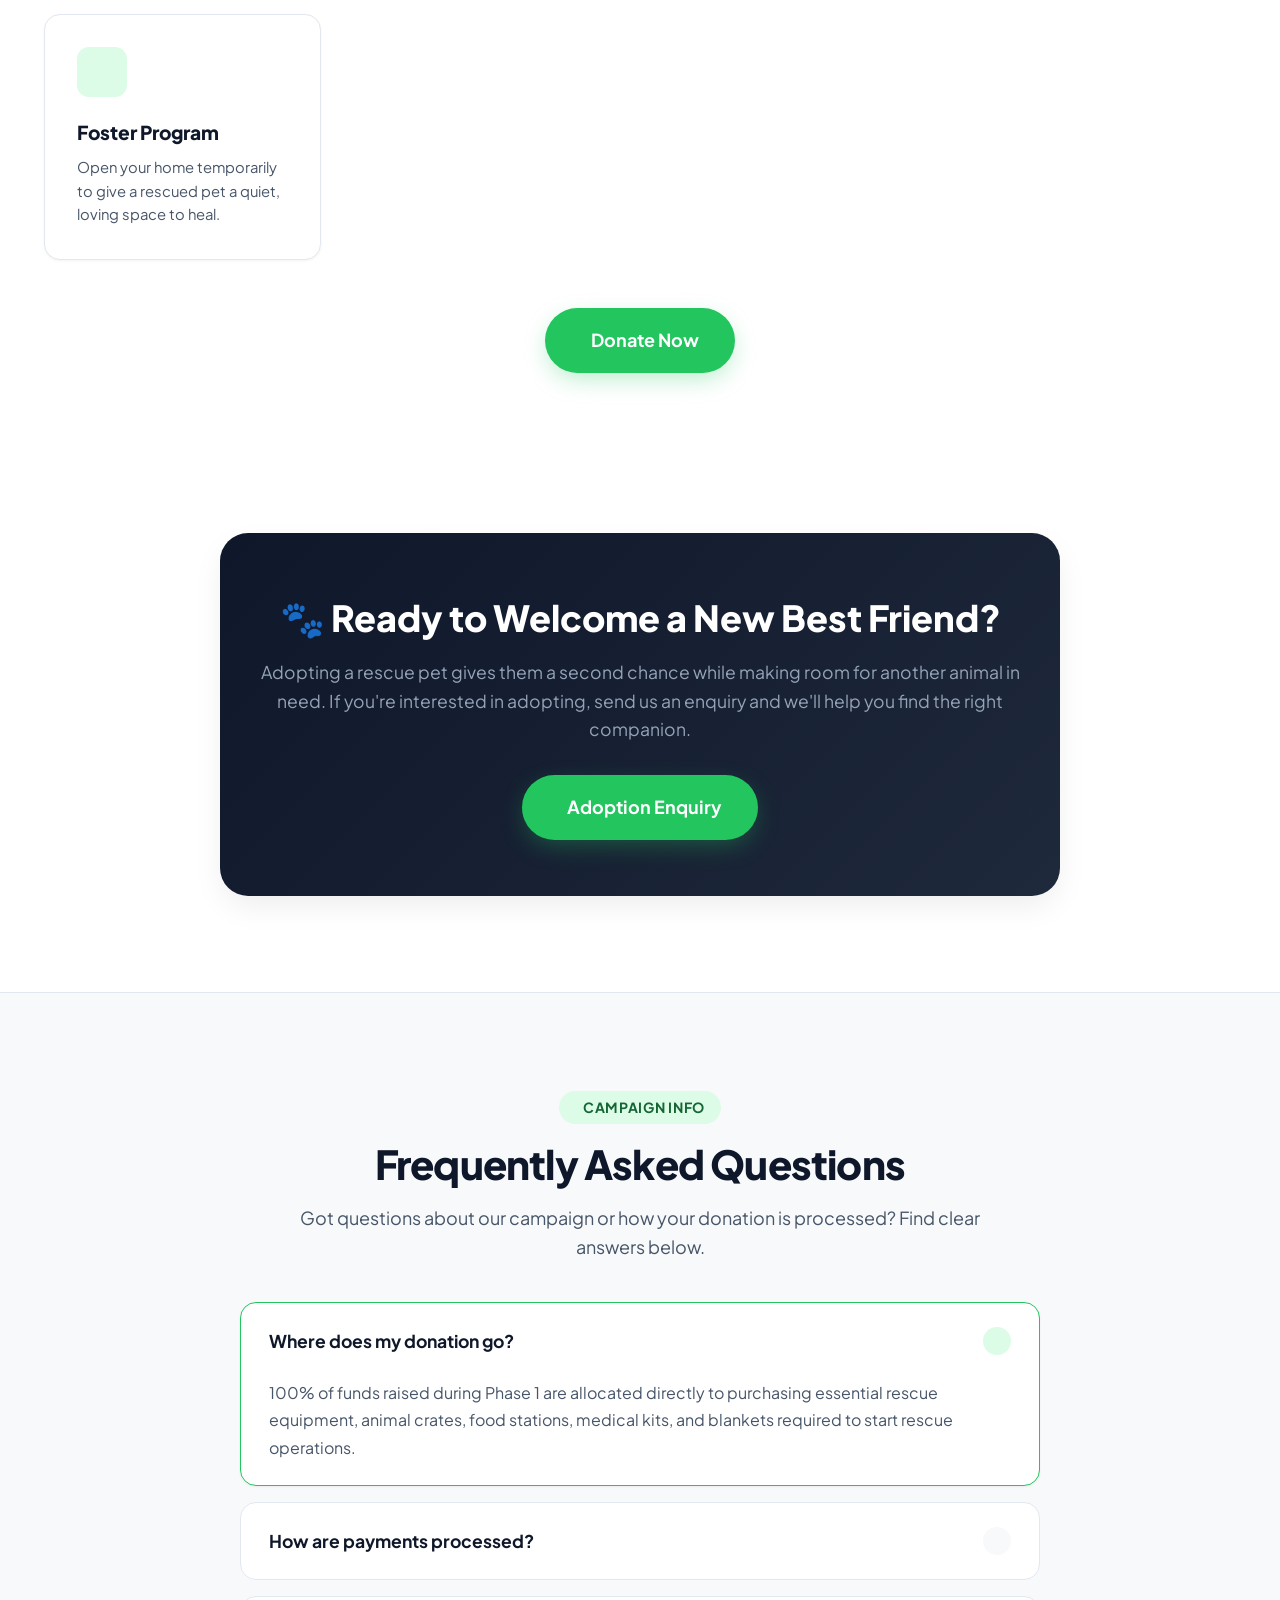
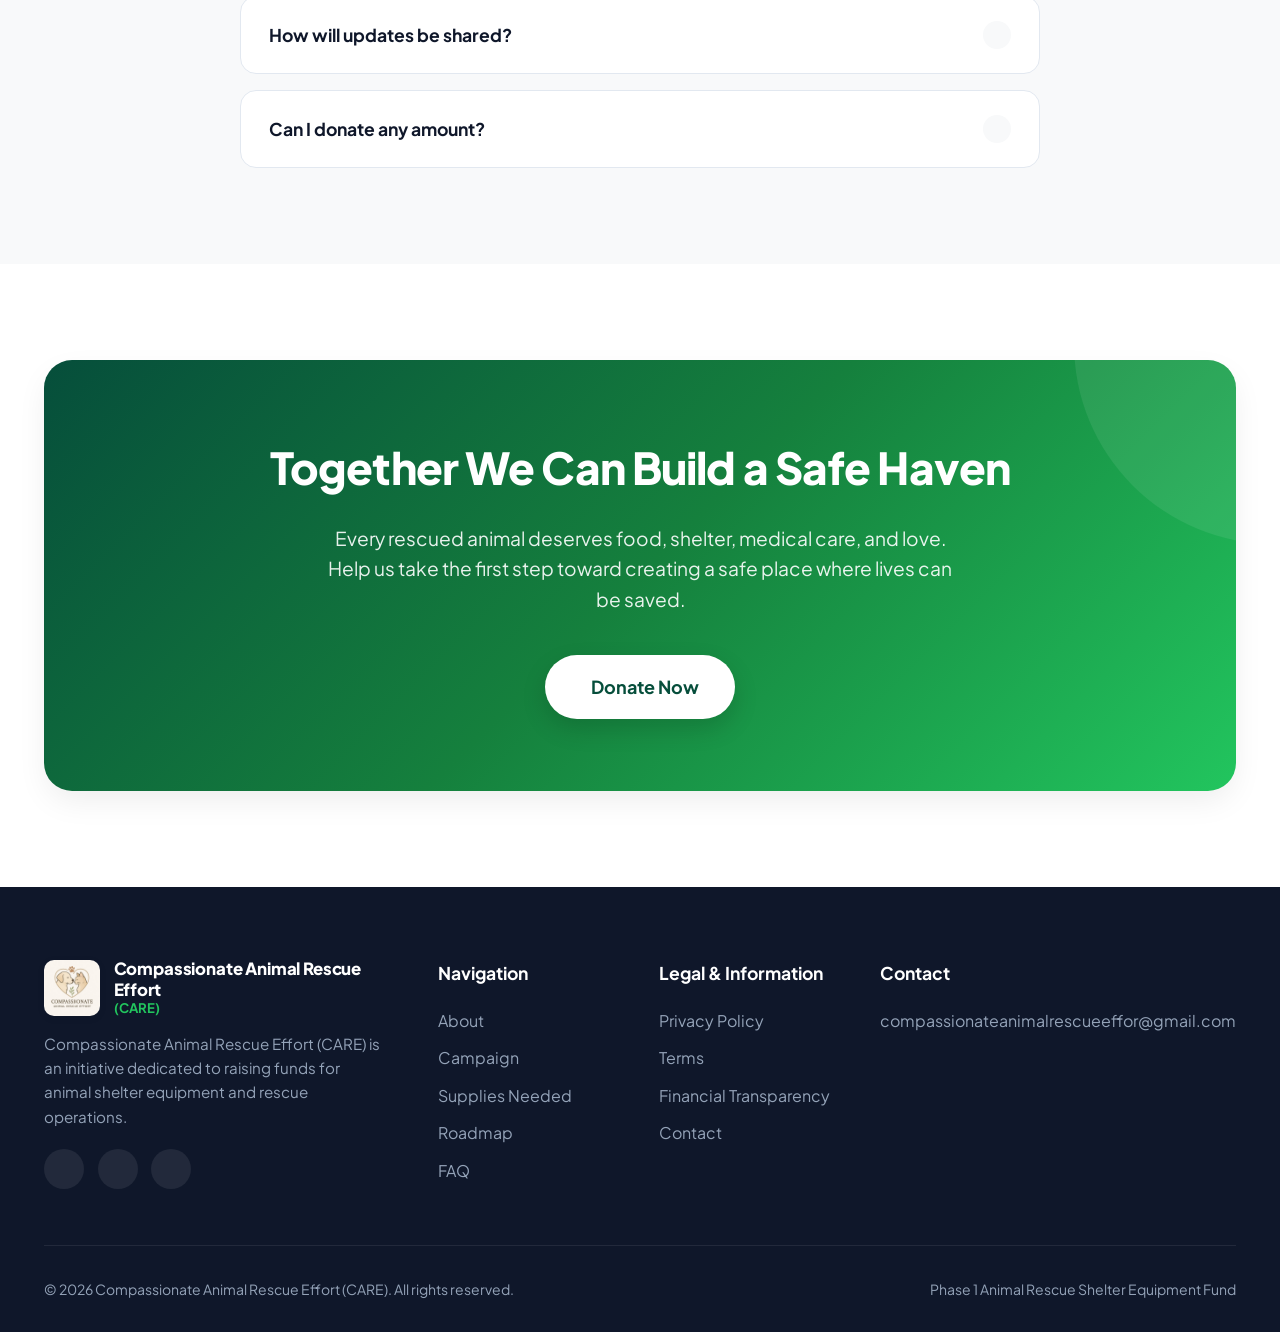
==== commit 8671358d: "Replace header Donate Now button with Supplies Needed link" ====
--- a/index.html
+++ b/index.html
@@ -11,7 +11,7 @@
   <link rel="shortcut icon" href="assets/care_logo.jpg">
   
   <!-- CSS Stylesheet -->
-  <link rel="stylesheet" href="styles.css">
+  <link rel="stylesheet" href="styles.css?v=2">
   
   <!-- Lucide Icons -->
   <script src="https://unpkg.com/lucide@latest"></script>
@@ -41,9 +41,9 @@
       </ul>
 
       <div class="nav-actions">
-        <button class="btn btn-primary" onclick="donateCustom()">
-          <i data-lucide="heart"></i> Donate Now
-        </button>
+        <a href="supplies.html" class="btn btn-primary">
+          <i data-lucide="heart"></i> Supplies Needed
+        </a>
         <button class="mobile-menu-btn" aria-label="Toggle navigation menu">
           <i data-lucide="menu"></i>
         </button>
@@ -1028,7 +1028,7 @@
   </div>
 
   <!-- Application Engine JS -->
-  <script src="app.js"></script>
+  <script src="app.js?v=2"></script>
   
   <script>
     // Initialize Lucide icons
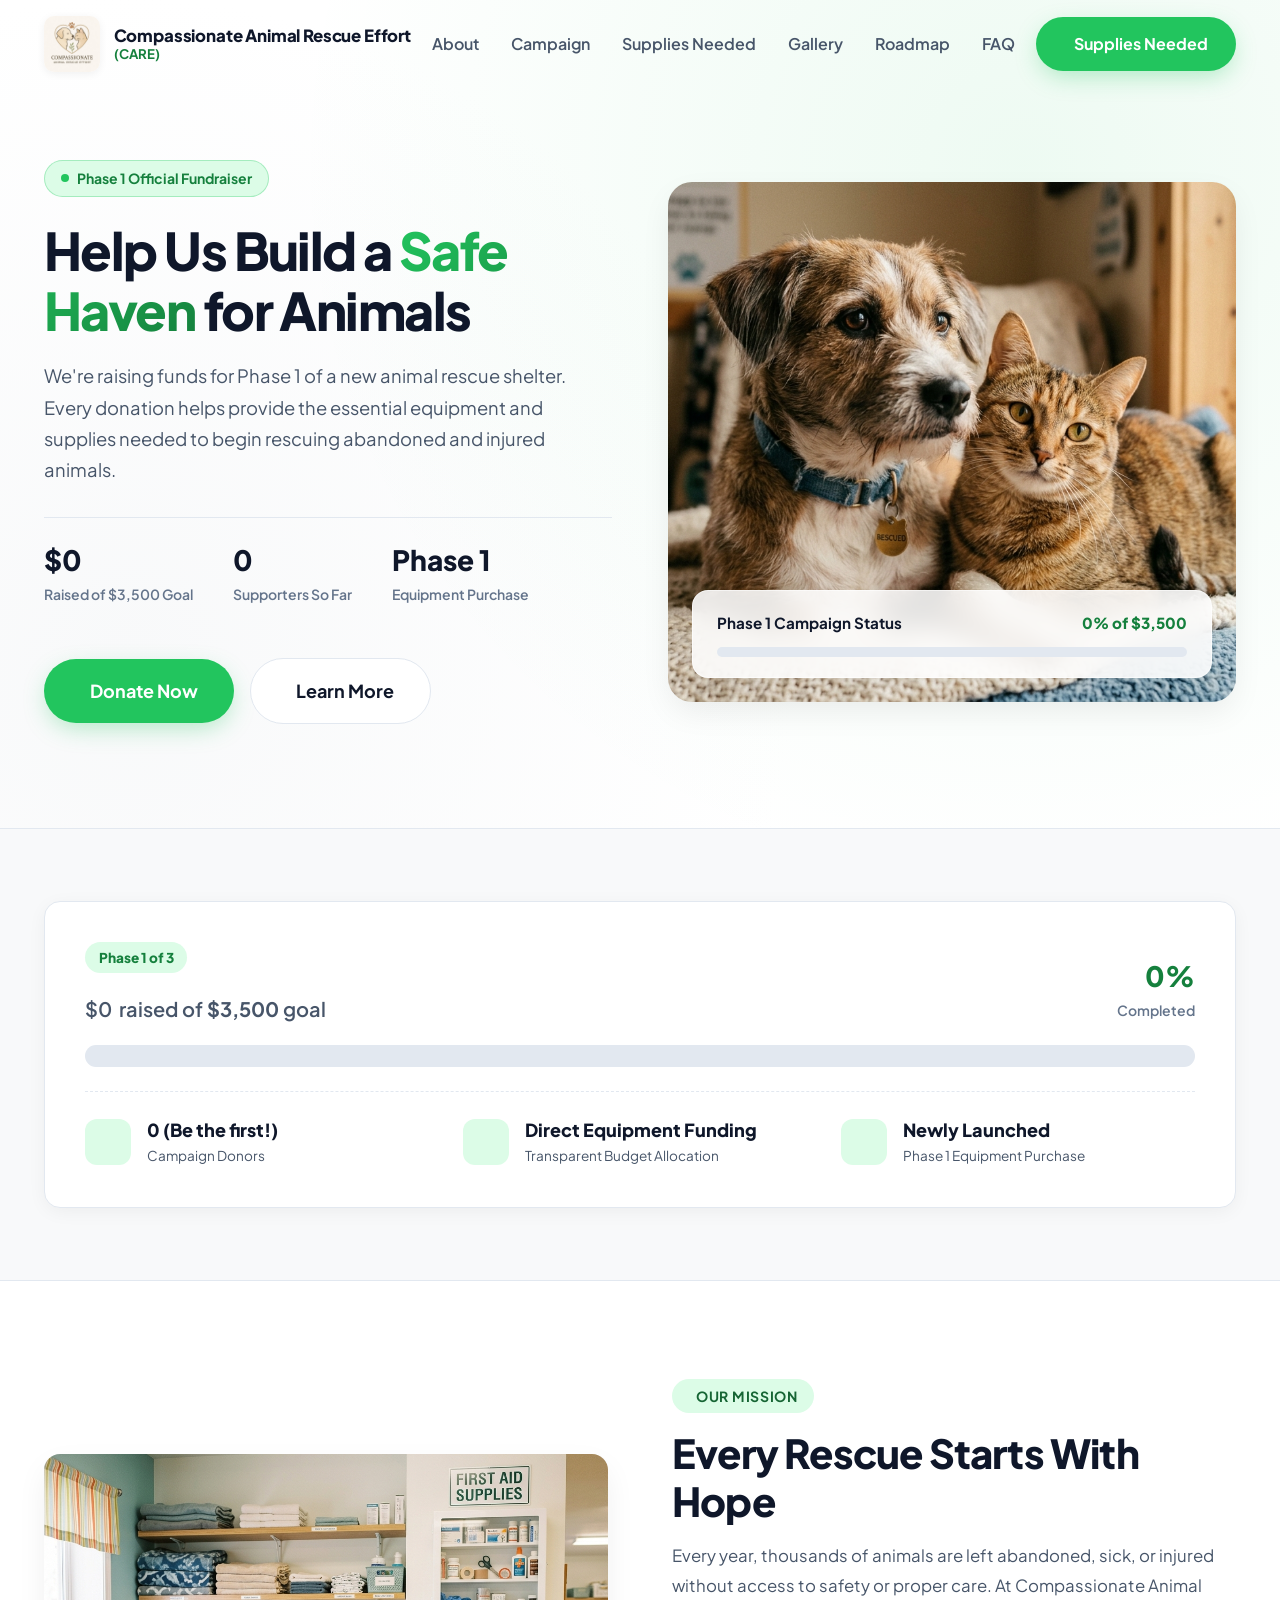
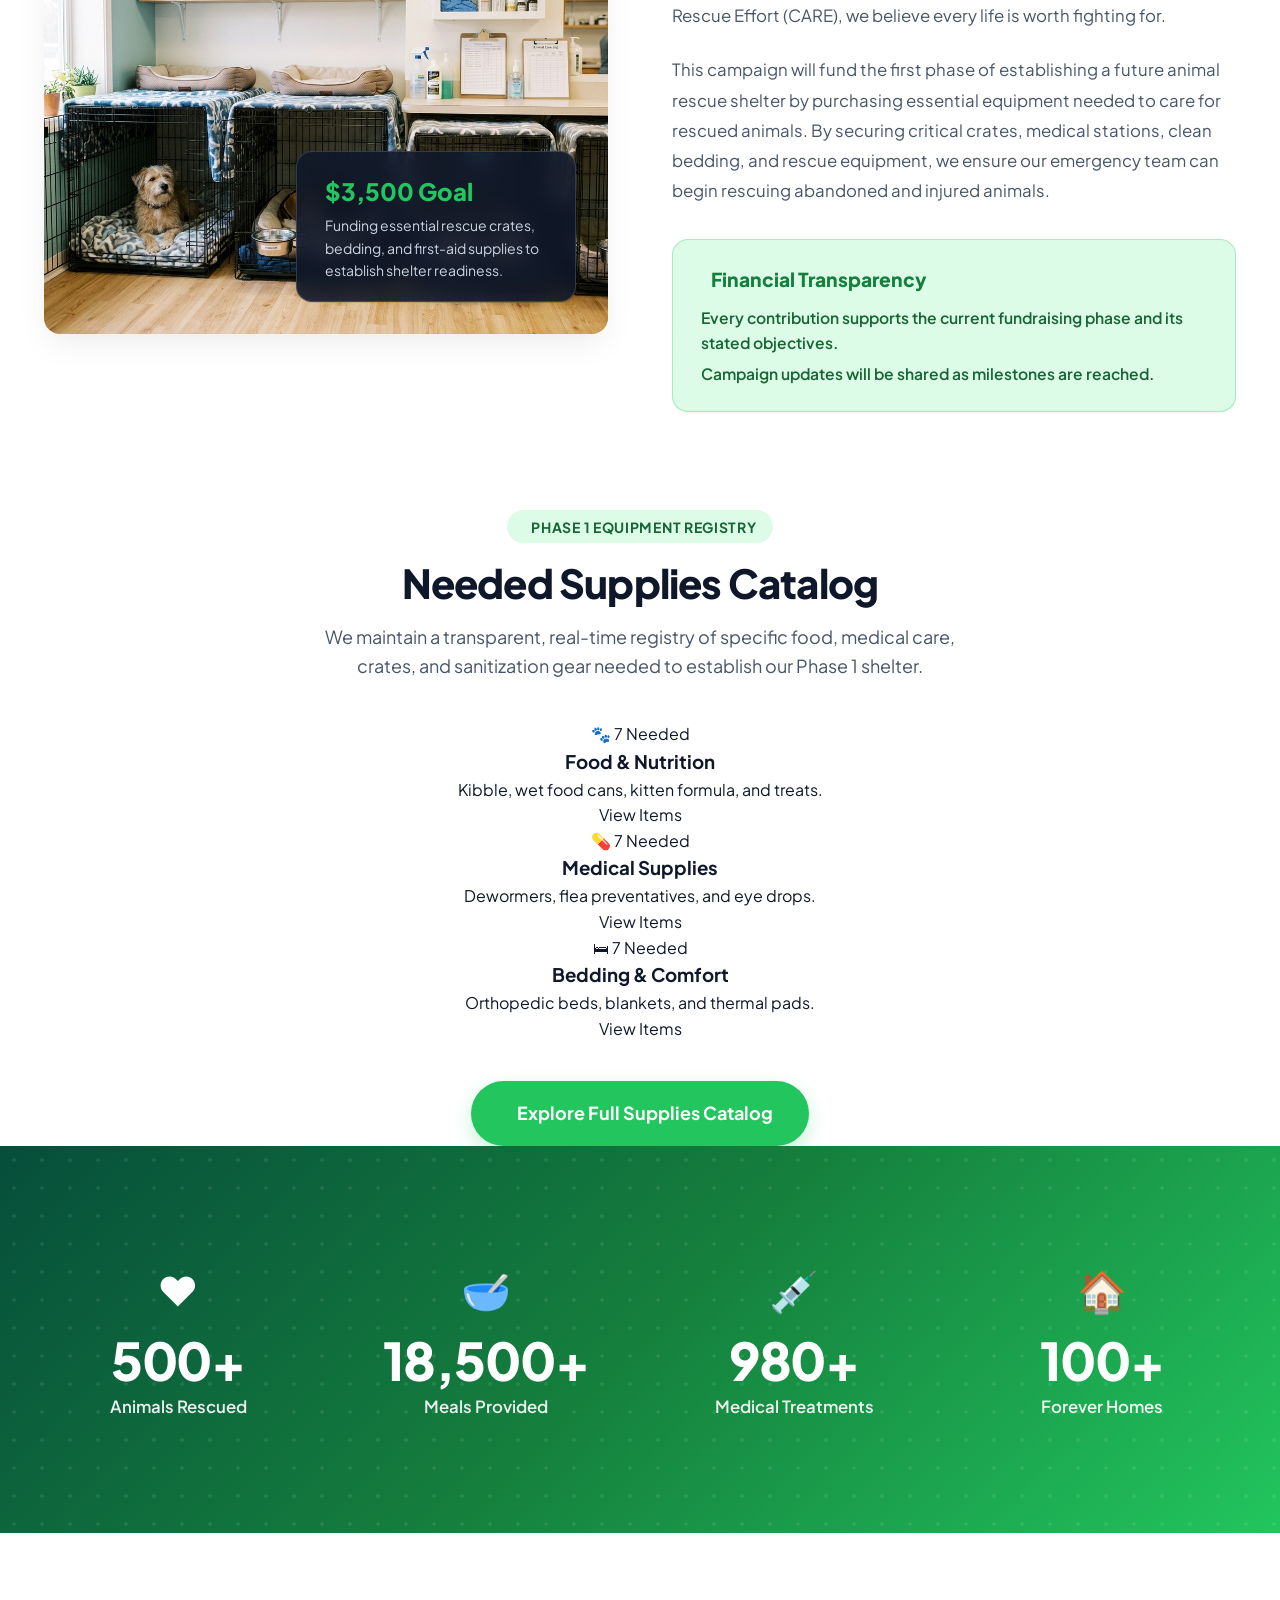
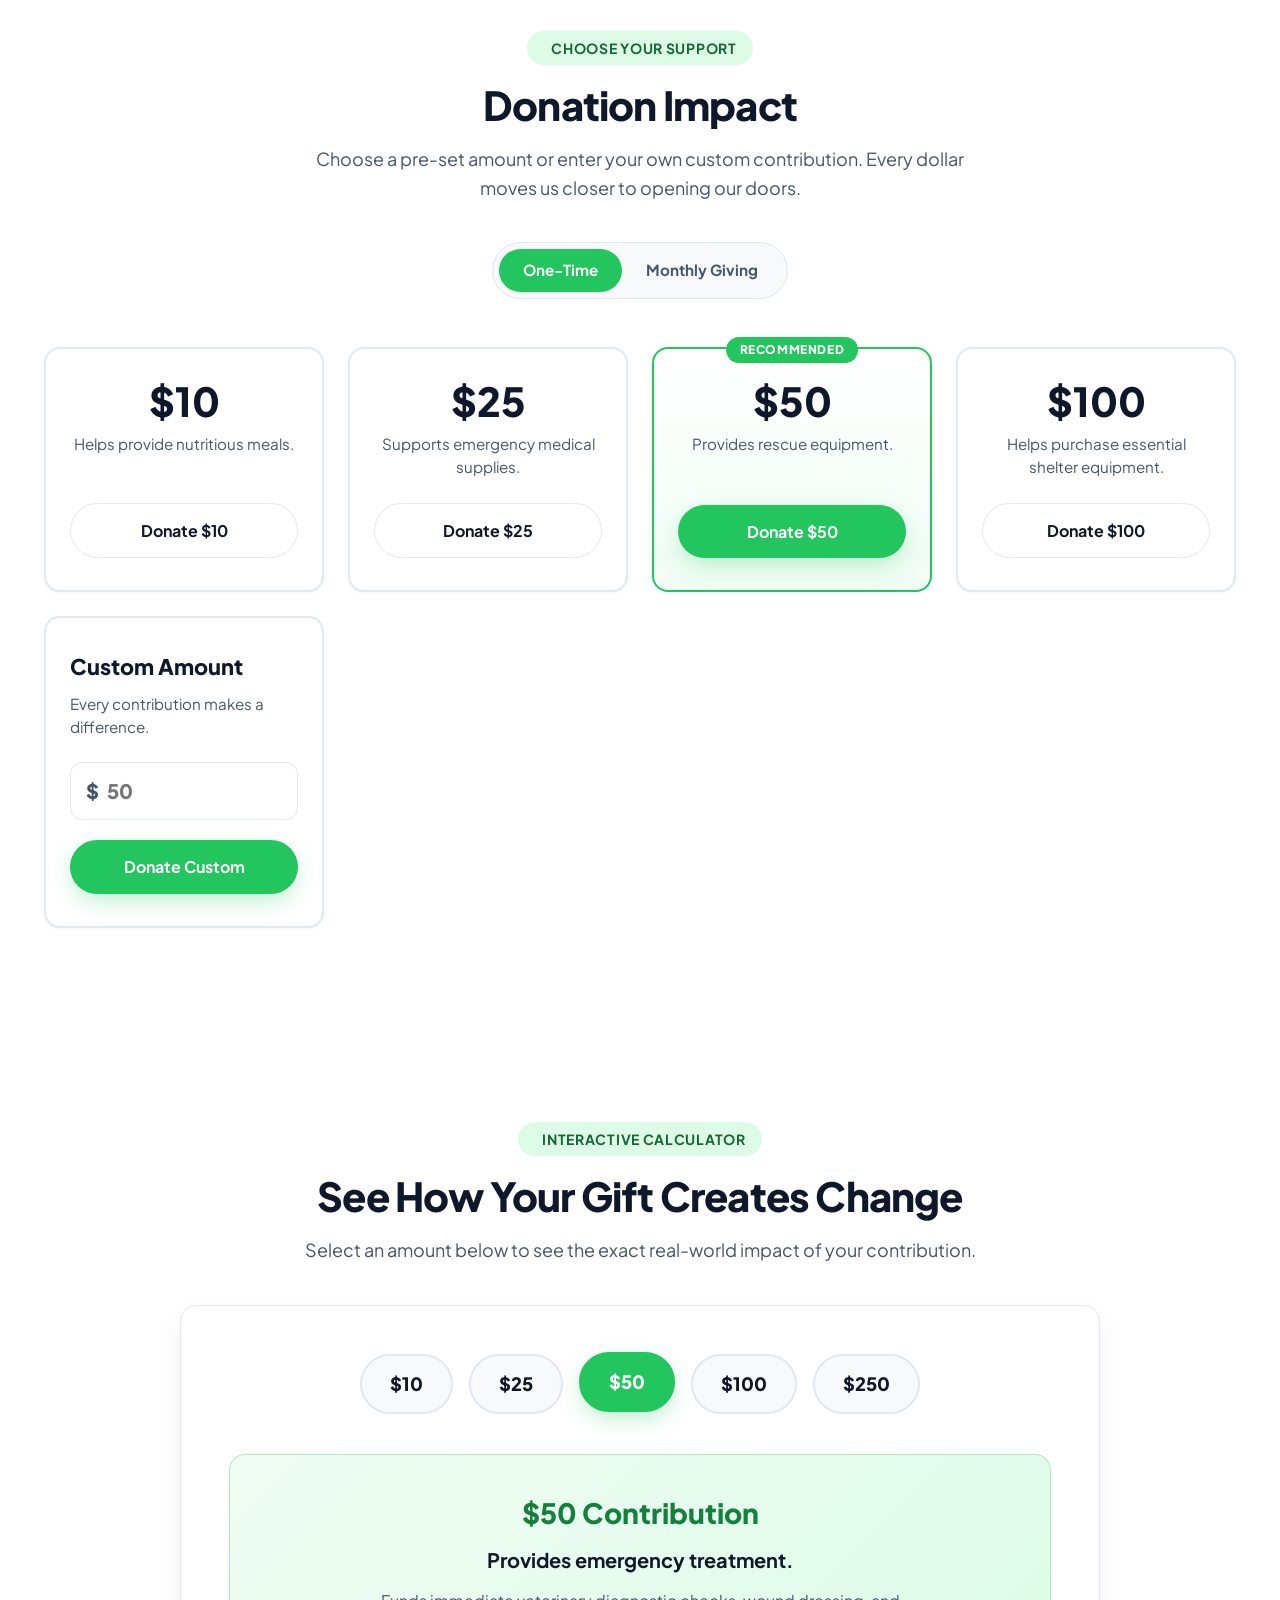
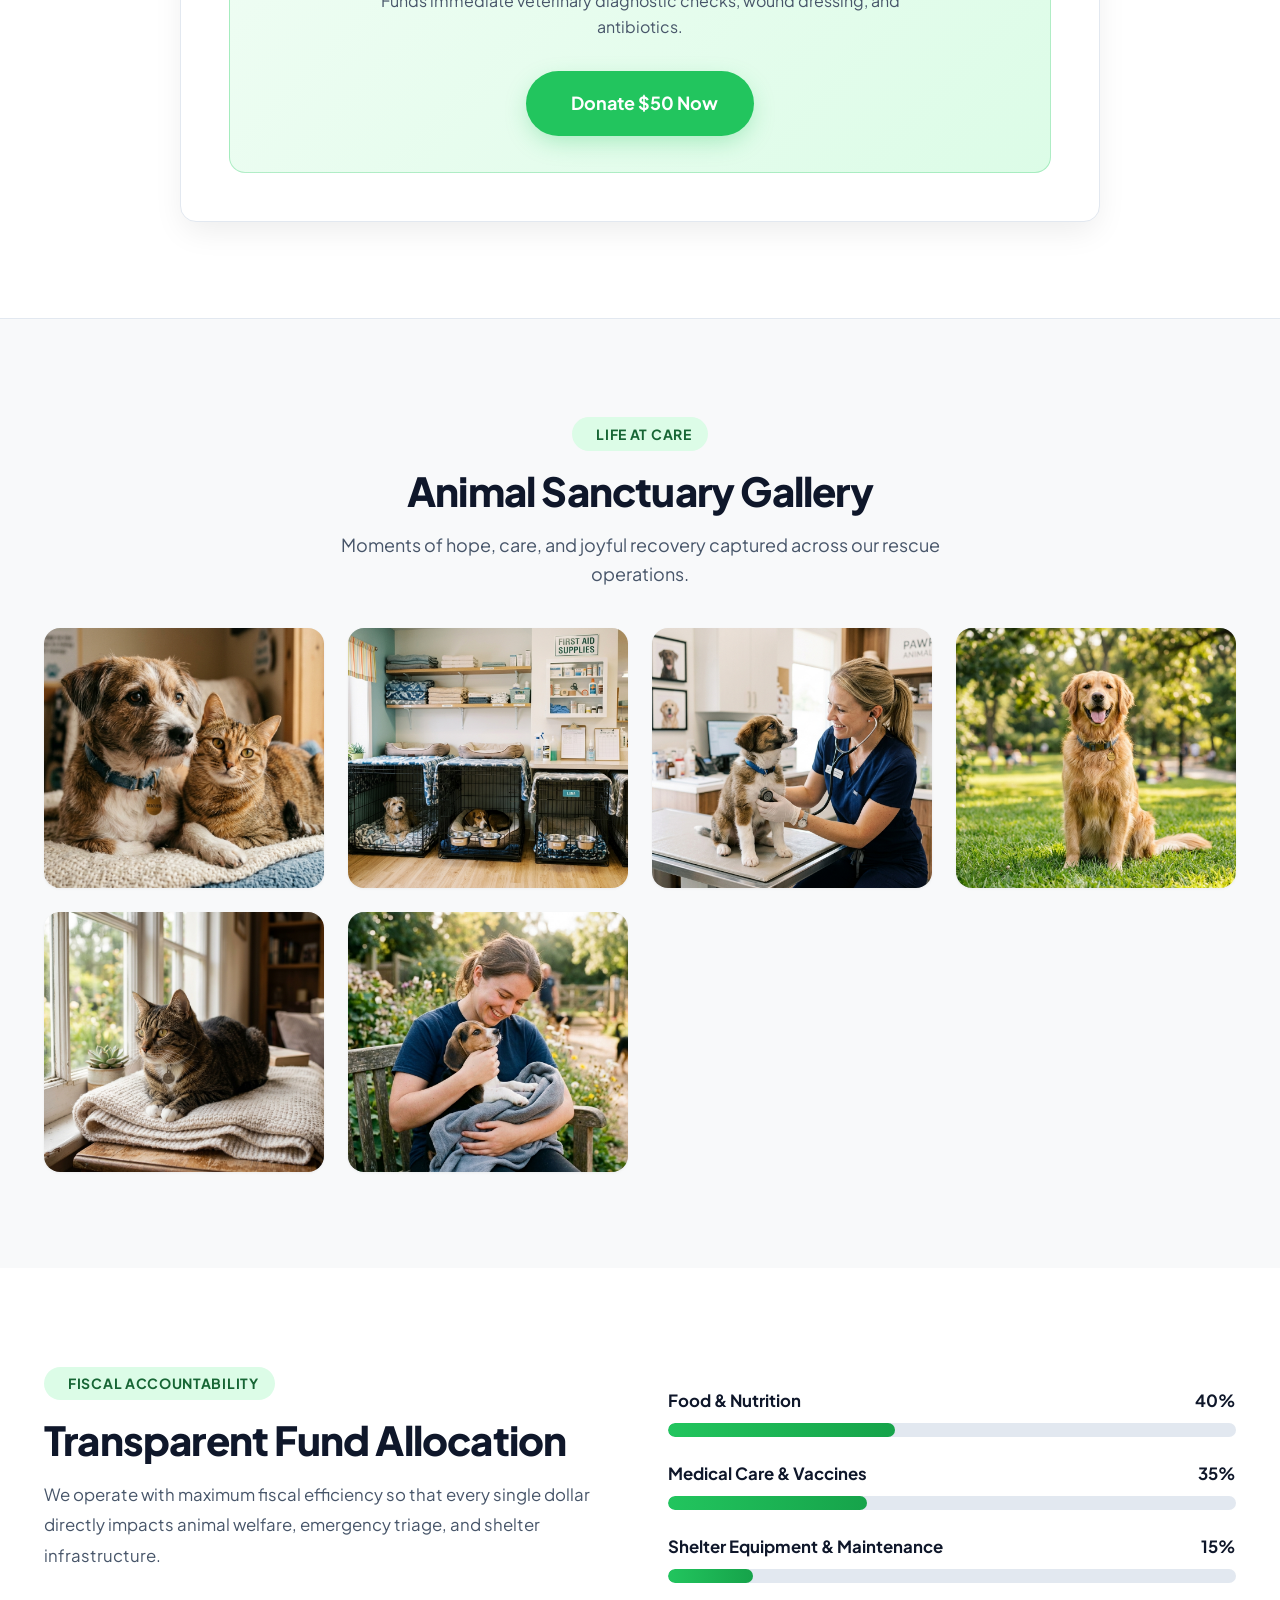
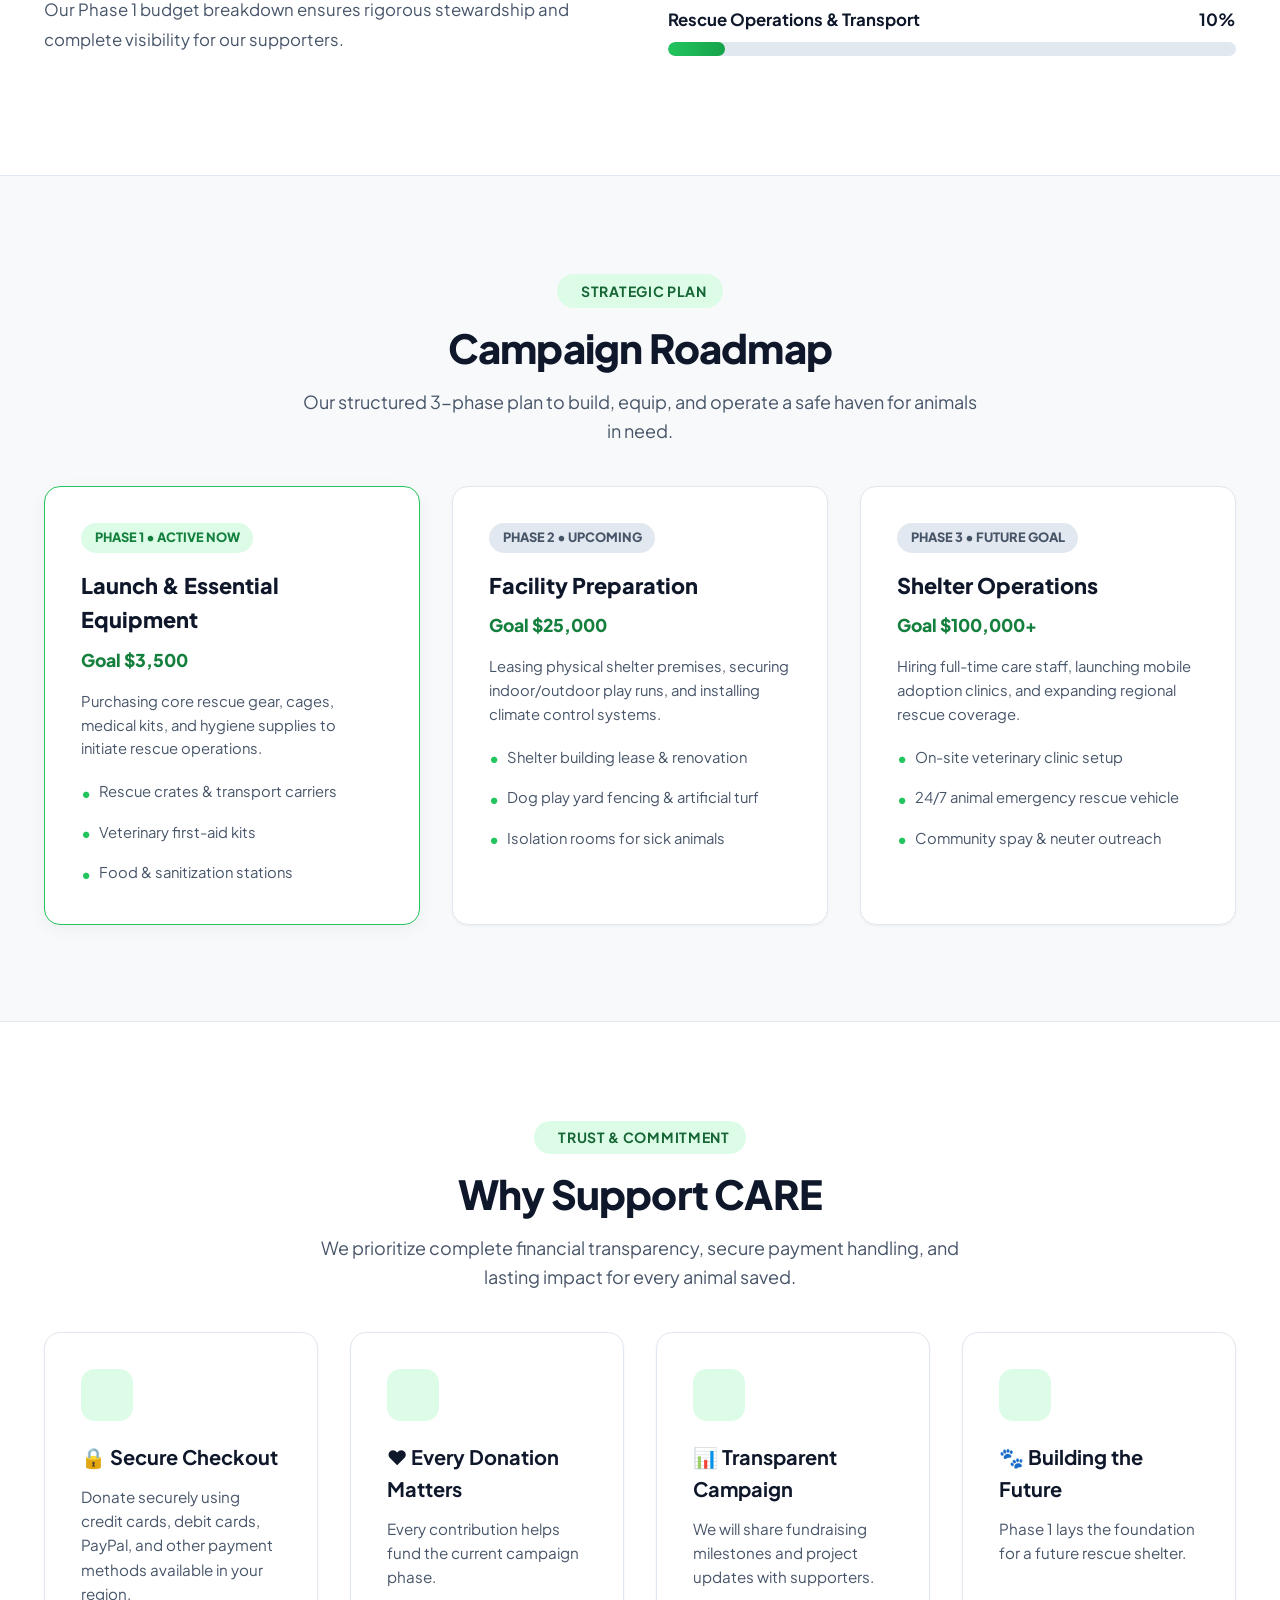
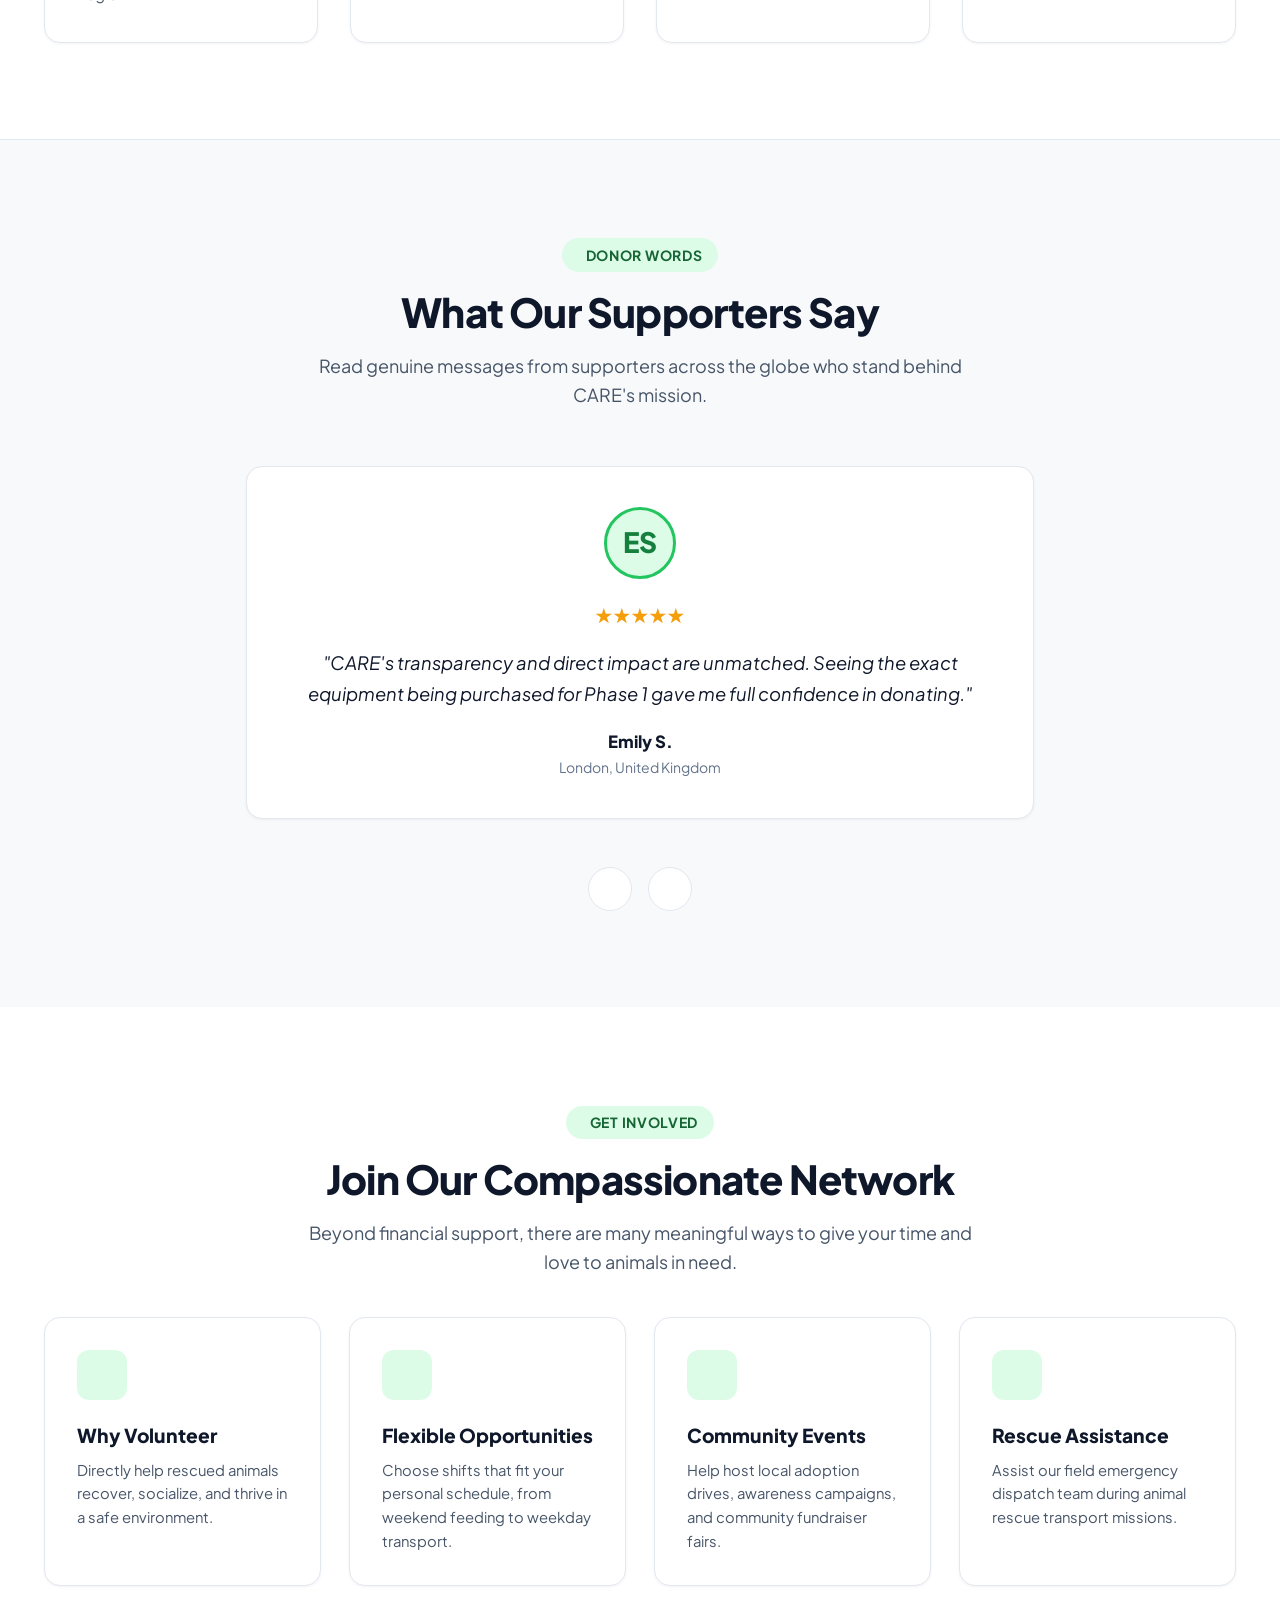
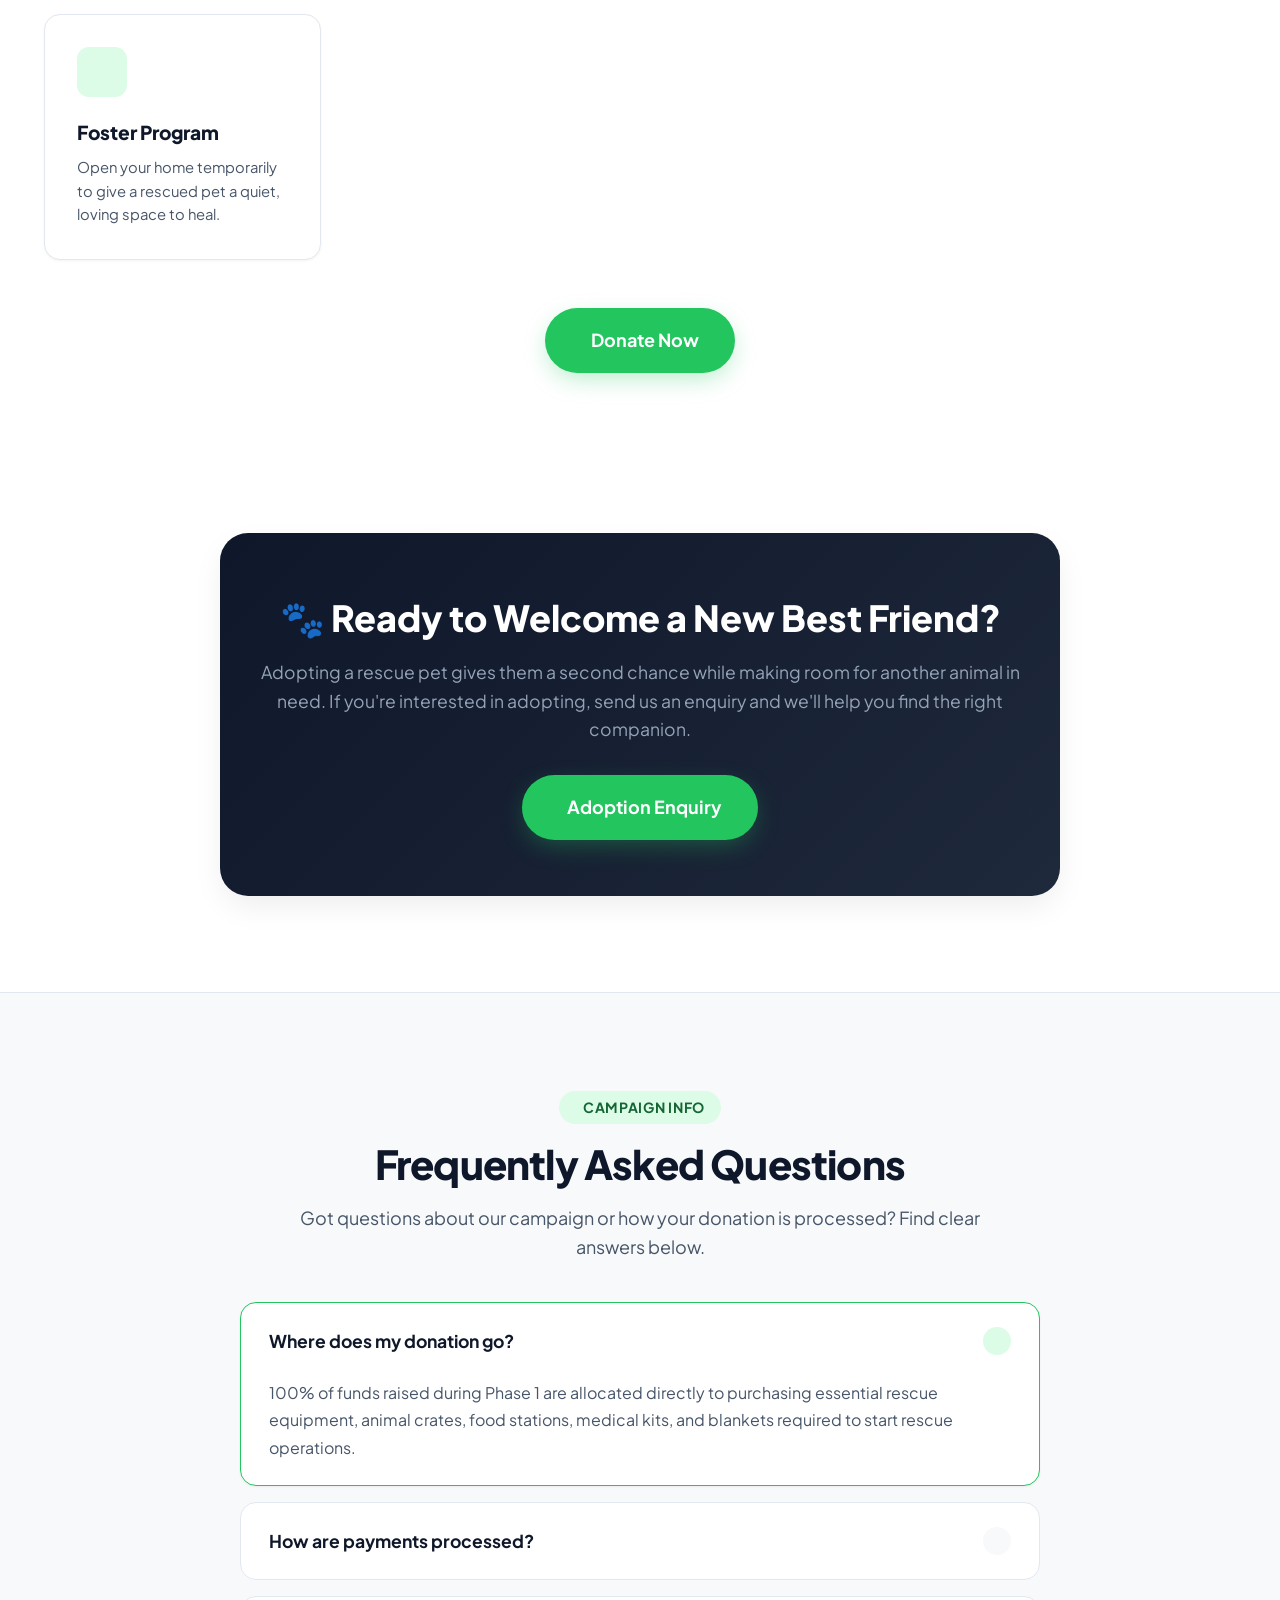
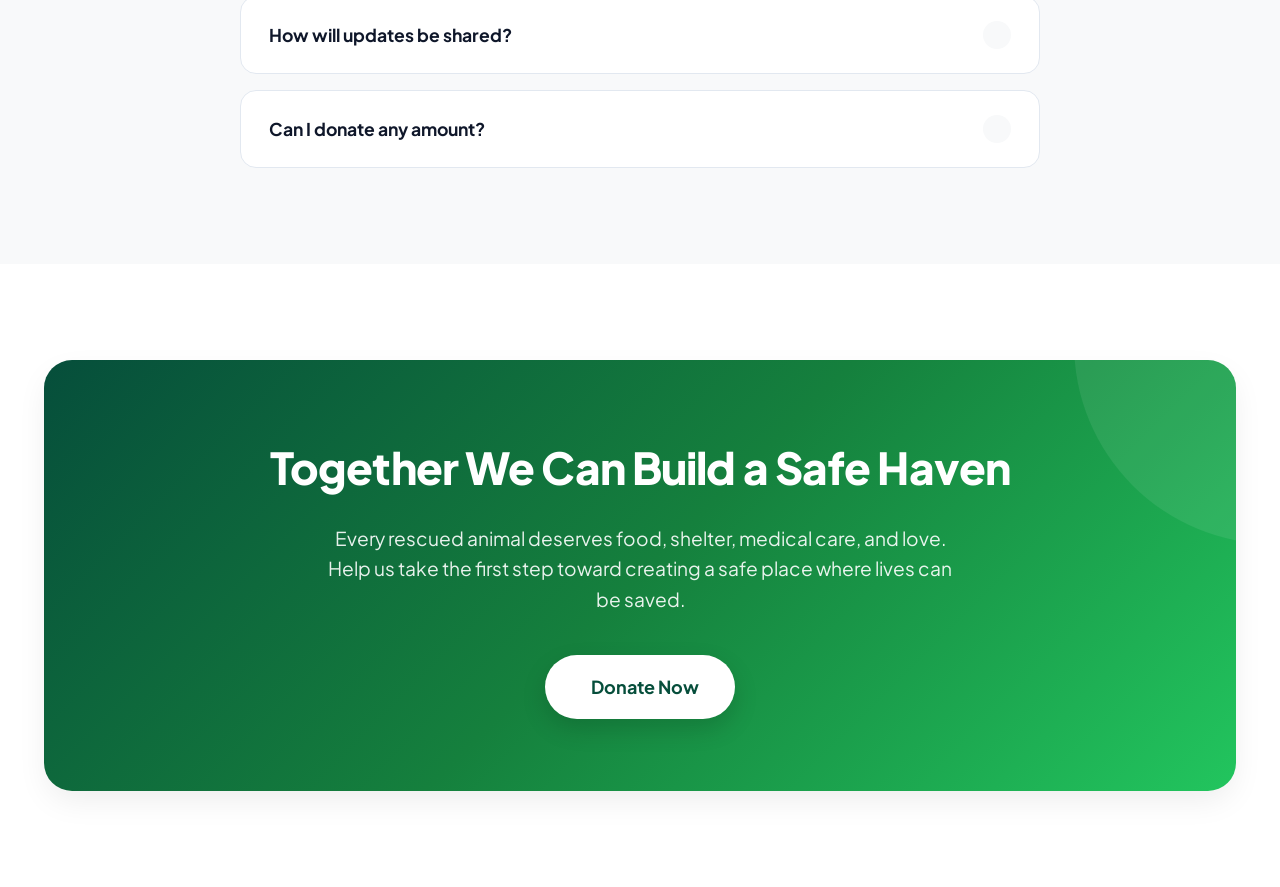
==== commit 3e83ec16: "Remove footer from all pages" ====
--- a/index.html
+++ b/index.html
@@ -274,7 +274,7 @@
       <div class="stats-grid">
         <div class="stat-card">
           <span class="stat-icon">❤️</span>
-          <div class="stat-number" data-target="145" data-suffix="+">0+</div>
+          <div class="stat-number" data-target="500" data-suffix="+">0+</div>
           <div class="stat-label">Animals Rescued</div>
         </div>
 
@@ -292,7 +292,7 @@
 
         <div class="stat-card">
           <span class="stat-icon">🏠</span>
-          <div class="stat-number" data-target="76" data-suffix="">0</div>
+          <div class="stat-number" data-target="100" data-suffix="+">0</div>
           <div class="stat-label">Forever Homes</div>
         </div>
       </div>
@@ -877,63 +877,6 @@
   <!-- ==========================================================================
      19. FOOTER
      ========================================================================== -->
-  <footer class="footer" id="footer">
-    <div class="container">
-      <div class="footer-grid">
-        <div class="footer-brand">
-          <a href="#" class="logo" aria-label="Compassionate Animal Rescue Effort (CARE) Home">
-            <img src="assets/care_logo.jpg" alt="Compassionate Animal Rescue Effort (CARE) Logo" class="nav-logo-img">
-            <div class="logo-text-block">
-              <span class="logo-title" style="color: #FFFFFF;">Compassionate Animal Rescue Effort</span>
-              <span class="logo-sub" style="color: var(--primary);">(CARE)</span>
-            </div>
-          </a>
-          <p>
-            Compassionate Animal Rescue Effort (CARE) is an initiative dedicated to raising funds for animal shelter equipment and rescue operations.
-          </p>
-          <div class="social-icons">
-            <a href="#" class="social-icon" aria-label="Facebook"><i data-lucide="facebook"></i></a>
-            <a href="#" class="social-icon" aria-label="Instagram"><i data-lucide="instagram"></i></a>
-            <a href="#" class="social-icon" aria-label="Twitter"><i data-lucide="twitter"></i></a>
-          </div>
-        </div>
-
-        <div>
-          <h4 class="footer-column-title">Navigation</h4>
-          <ul class="footer-links">
-            <li><a href="#about">About</a></li>
-            <li><a href="#campaign">Campaign</a></li>
-            <li><a href="#supplies">Supplies Needed</a></li>
-            <li><a href="#roadmap">Roadmap</a></li>
-            <li><a href="#faq">FAQ</a></li>
-          </ul>
-        </div>
-
-        <div>
-          <h4 class="footer-column-title">Legal & Information</h4>
-          <ul class="footer-links">
-            <li><a href="#privacy">Privacy Policy</a></li>
-            <li><a href="#terms">Terms</a></li>
-            <li><a href="#about">Financial Transparency</a></li>
-            <li><a href="#contact">Contact</a></li>
-          </ul>
-        </div>
-
-        <div>
-          <h4 class="footer-column-title">Contact</h4>
-          <ul class="footer-links" id="contact">
-            <li><i data-lucide="mail" style="width: 16px; display: inline;"></i> <a href="mailto:compassionateanimalrescueeffor@gmail.com">compassionateanimalrescueeffor@gmail.com</a></li>
-          </ul>
-        </div>
-      </div>
-
-      <div class="footer-bottom">
-        <p>&copy; 2026 Compassionate Animal Rescue Effort (CARE). All rights reserved.</p>
-        <p>Phase 1 Animal Rescue Shelter Equipment Fund</p>
-      </div>
-    </div>
-  </footer>
-
   <!-- Sticky Donation Bag Bar -->
   <div class="donation-bag-bar" id="donation-bag-bar">
     <div class="container bag-bar-container">
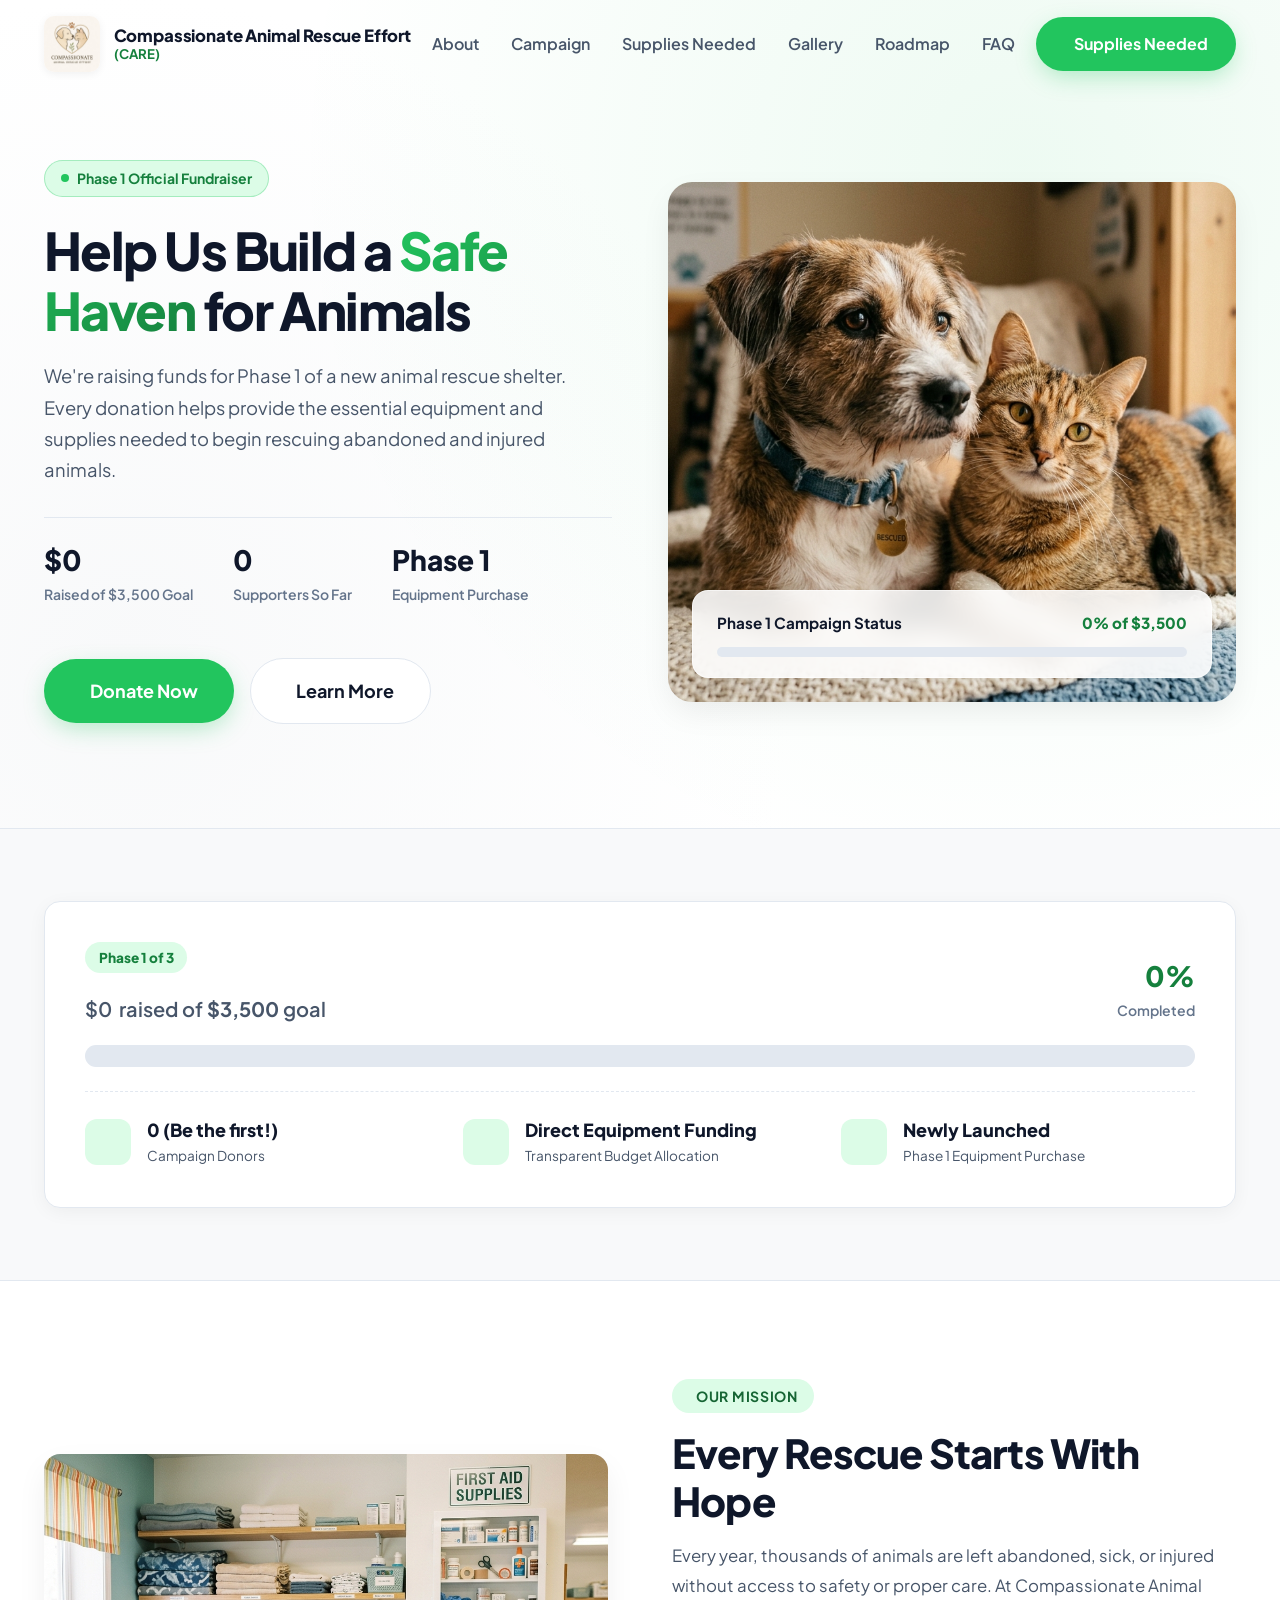
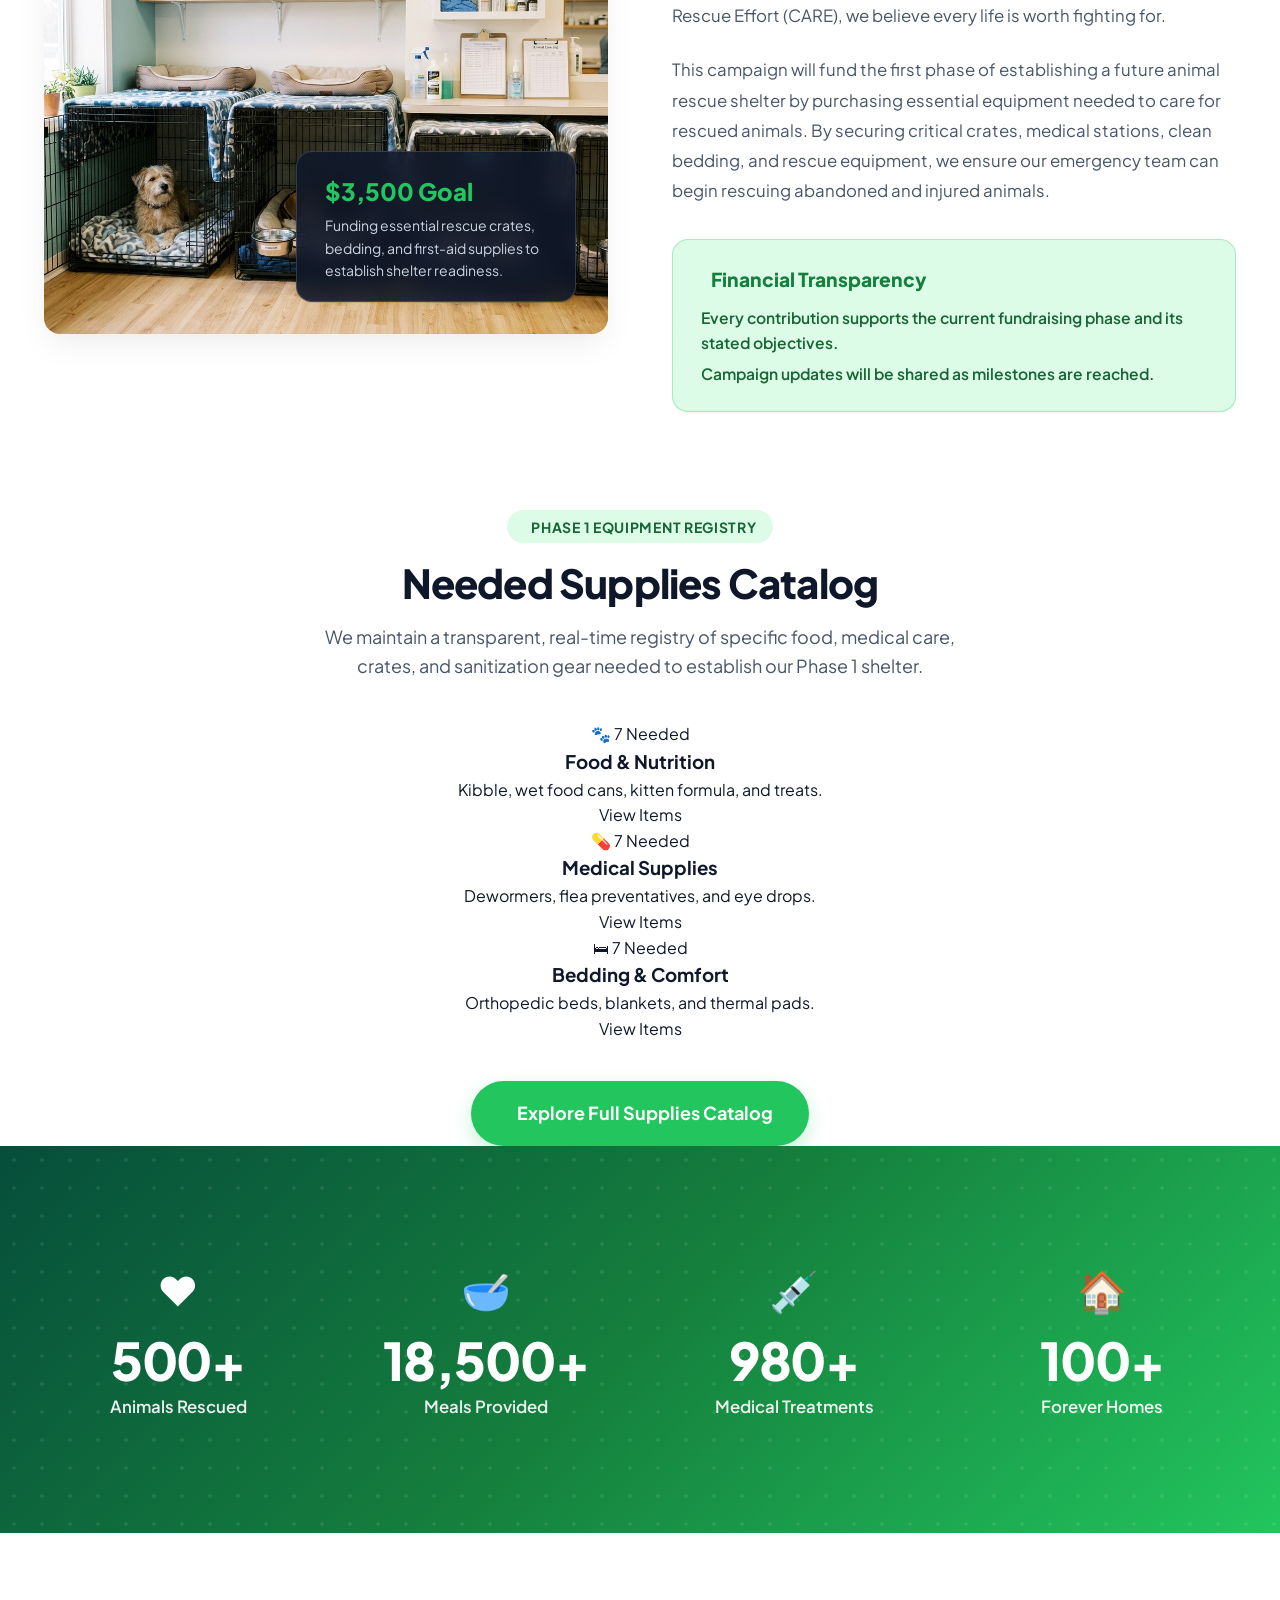
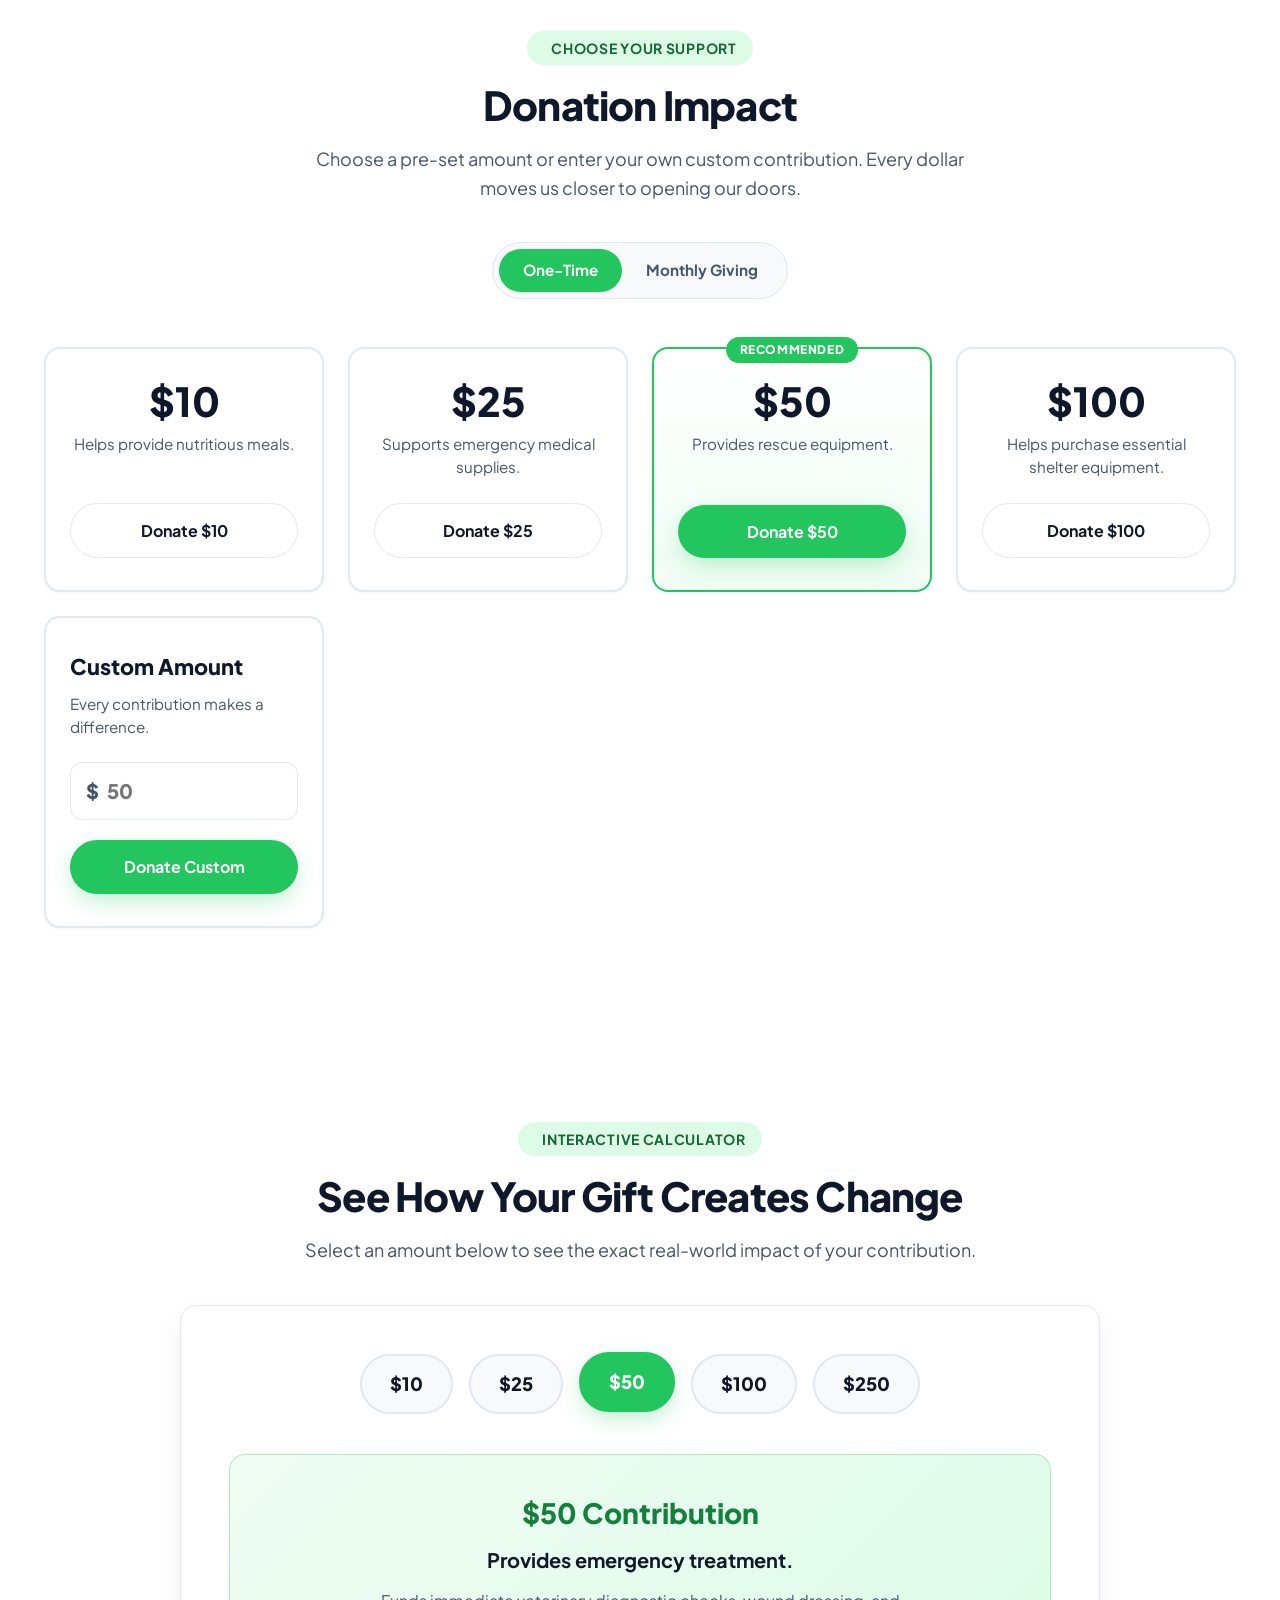
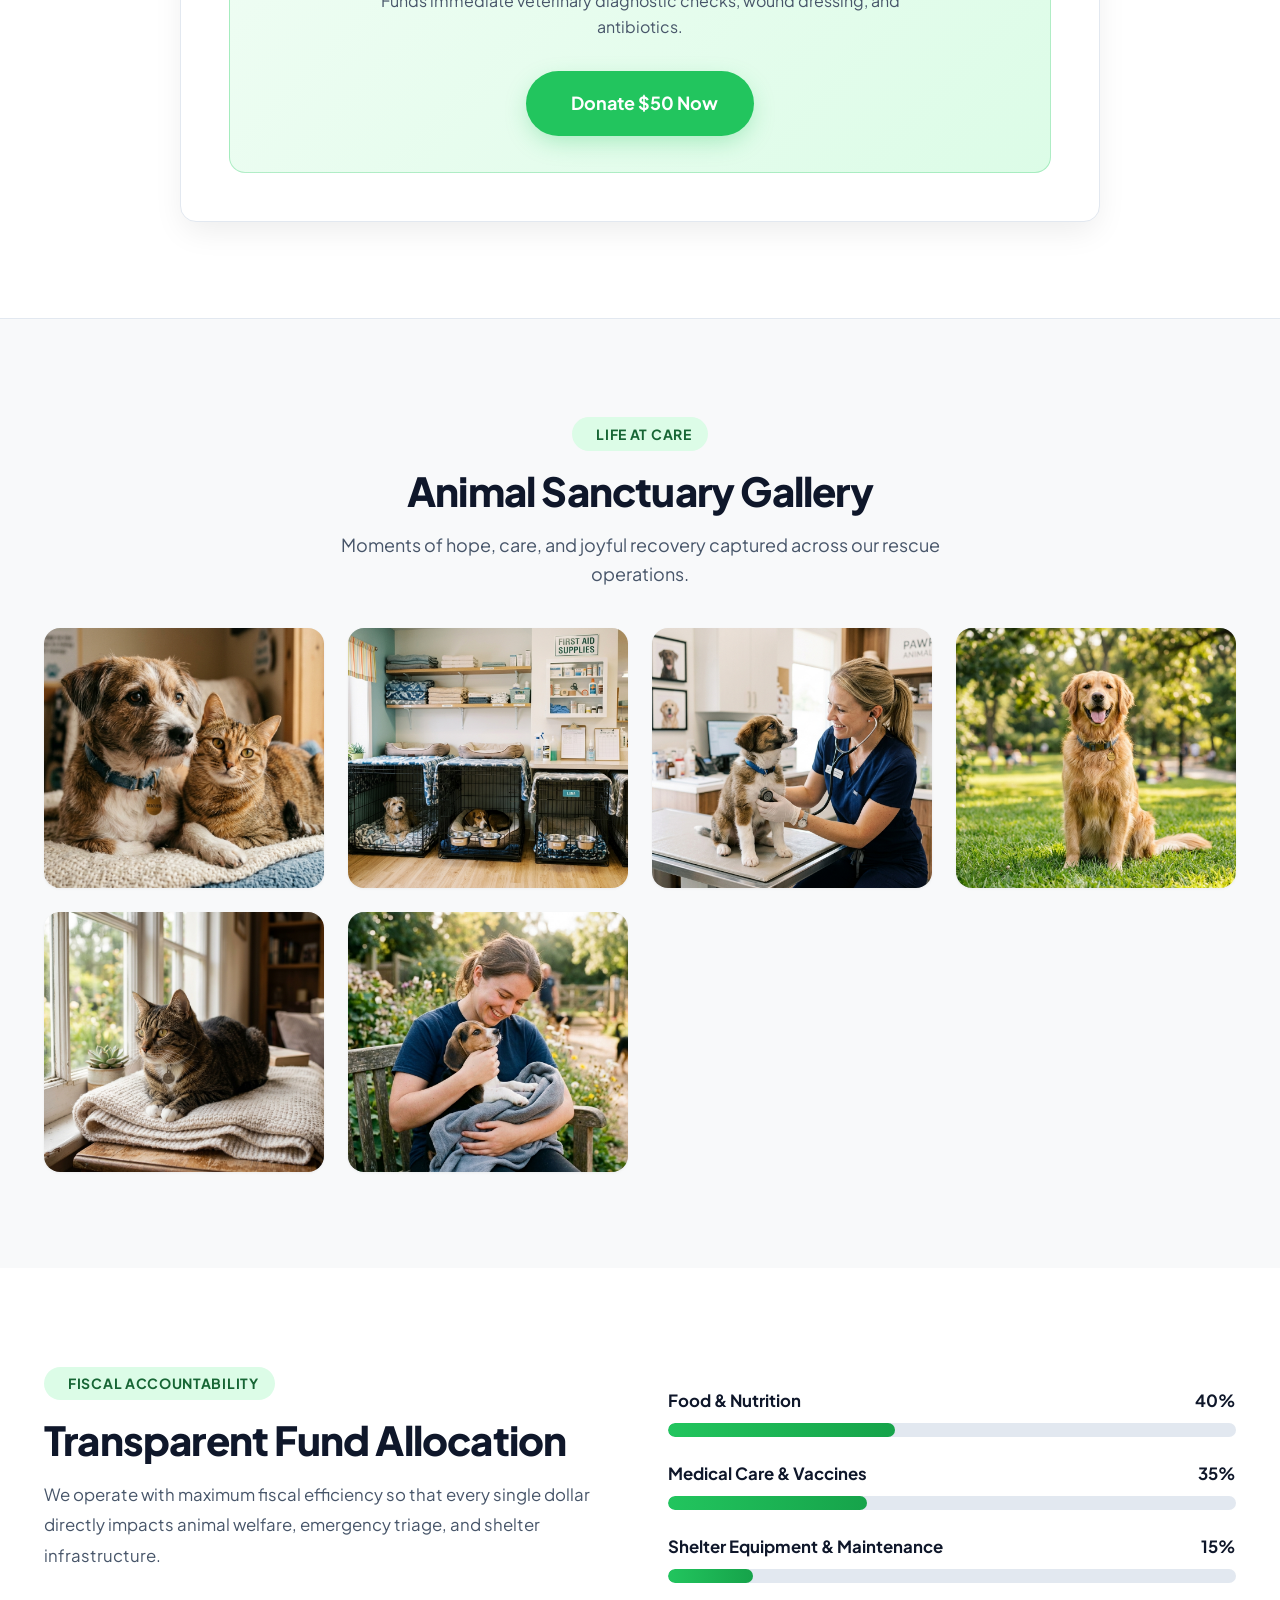
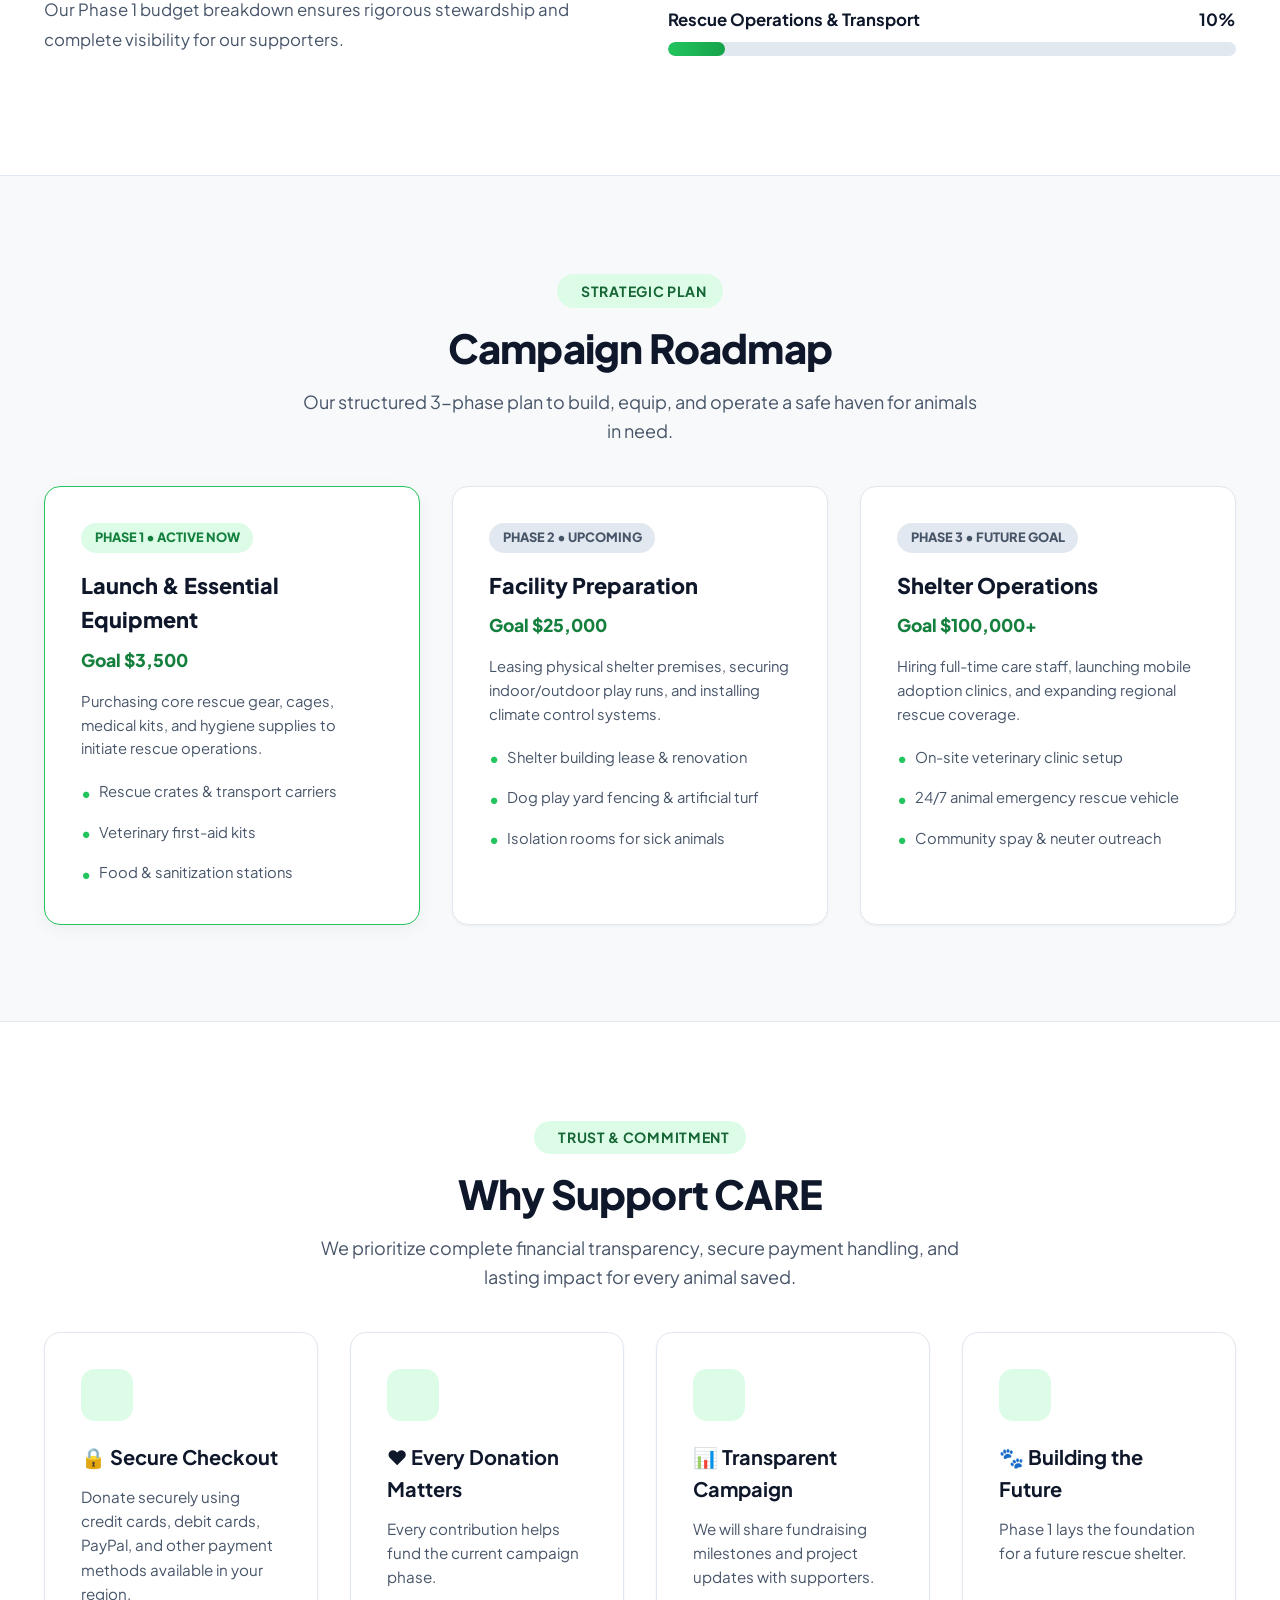
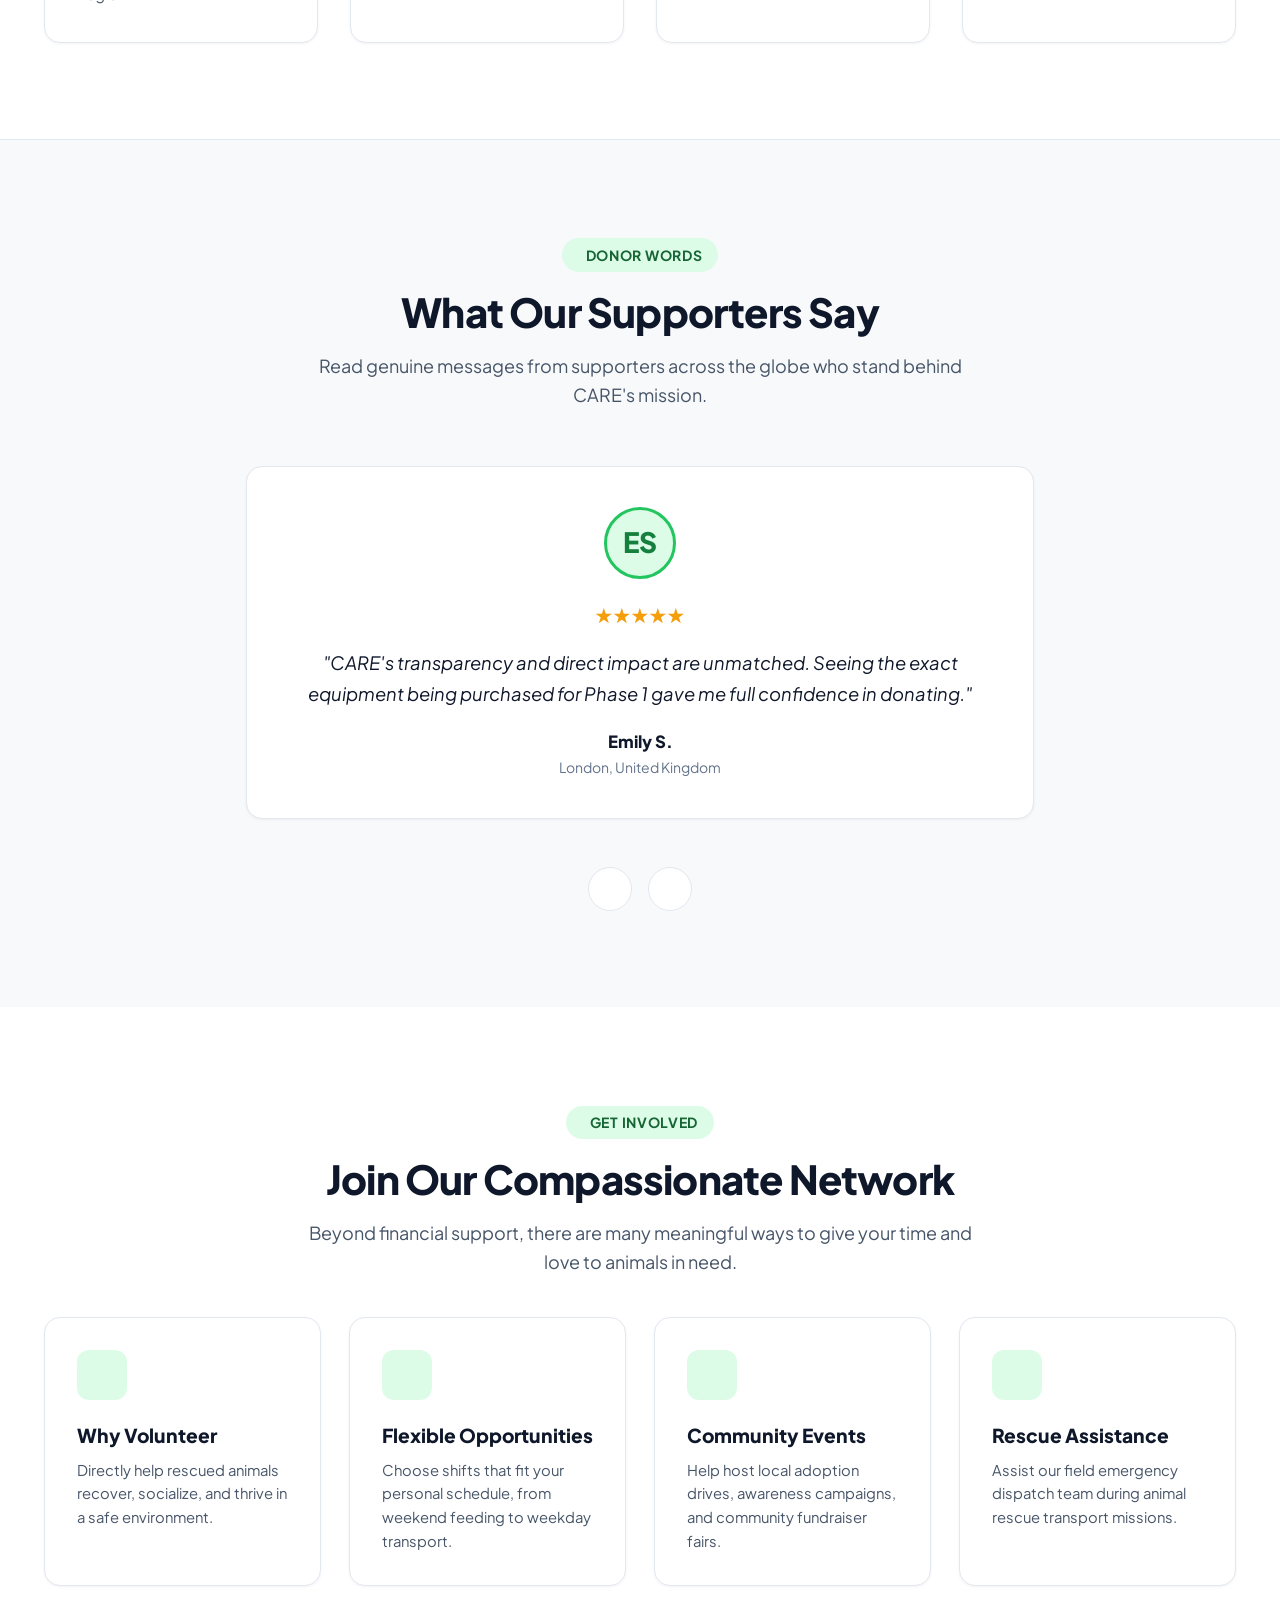
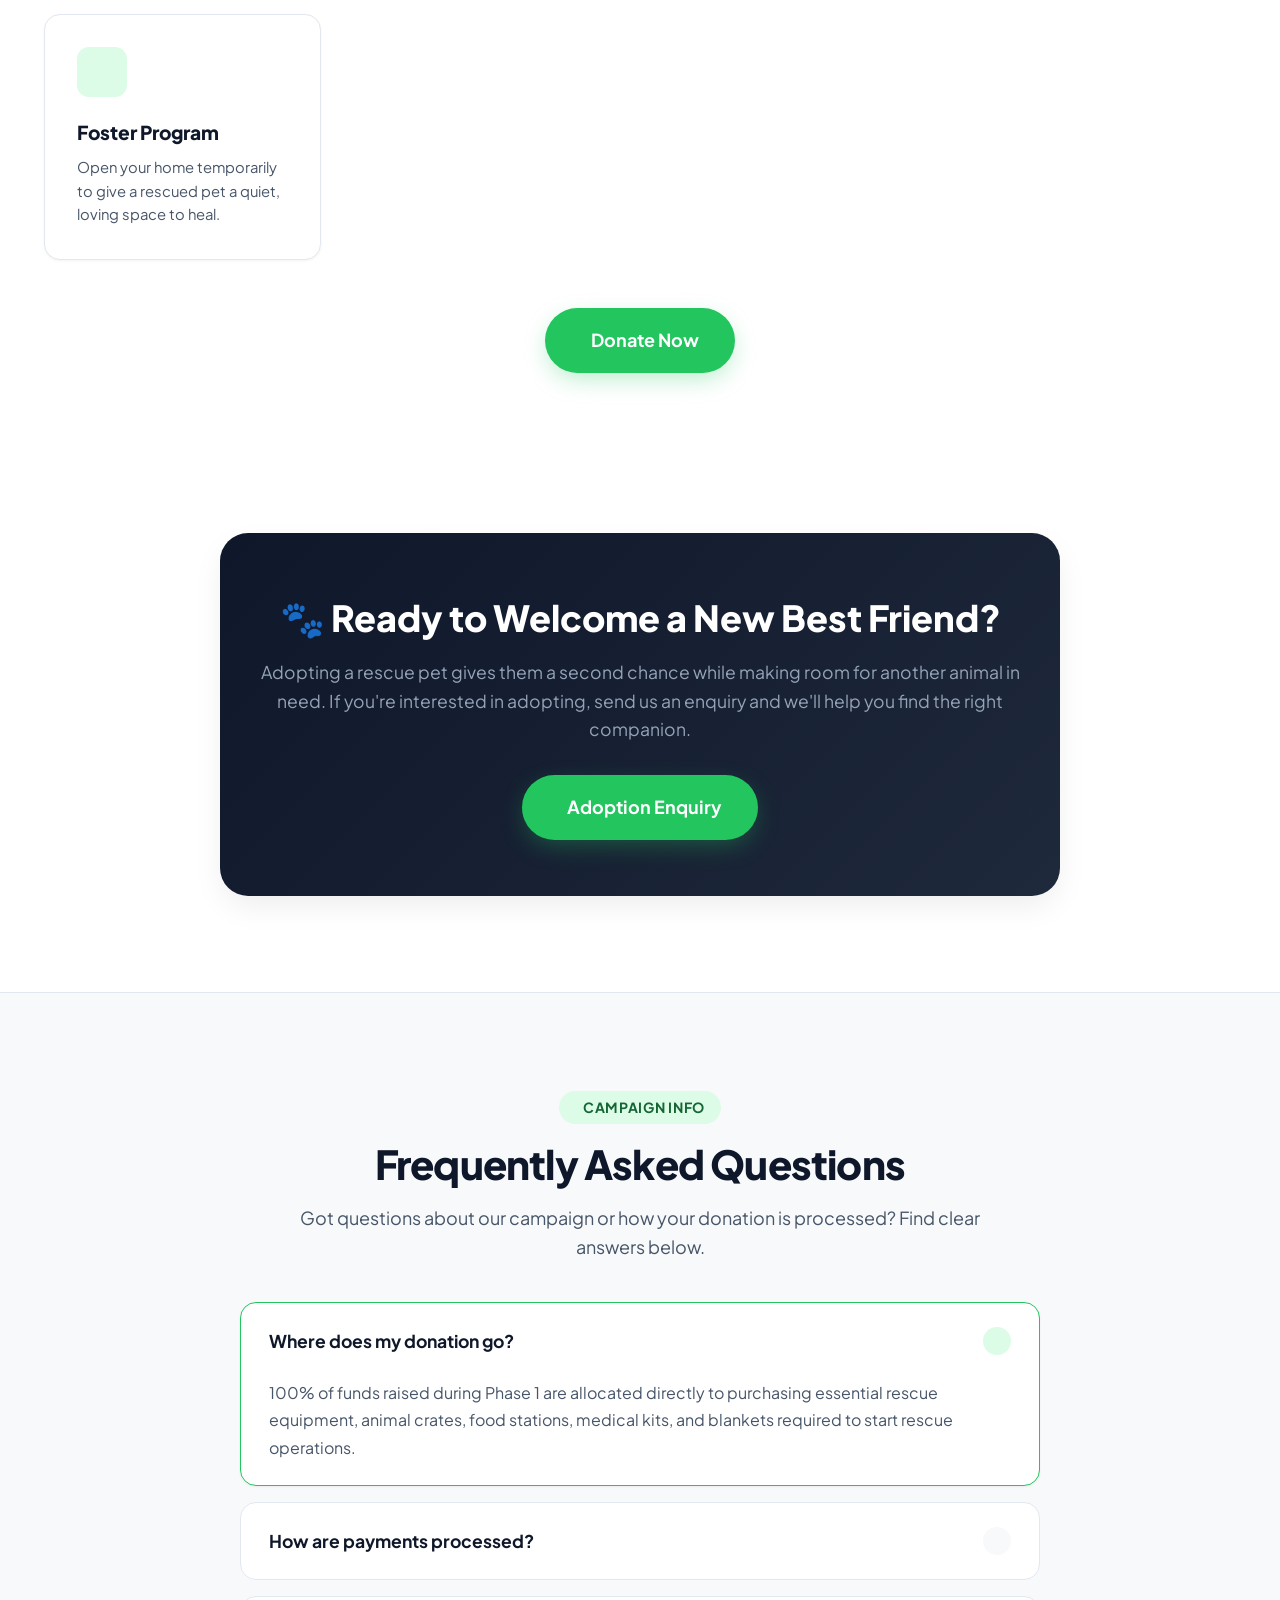
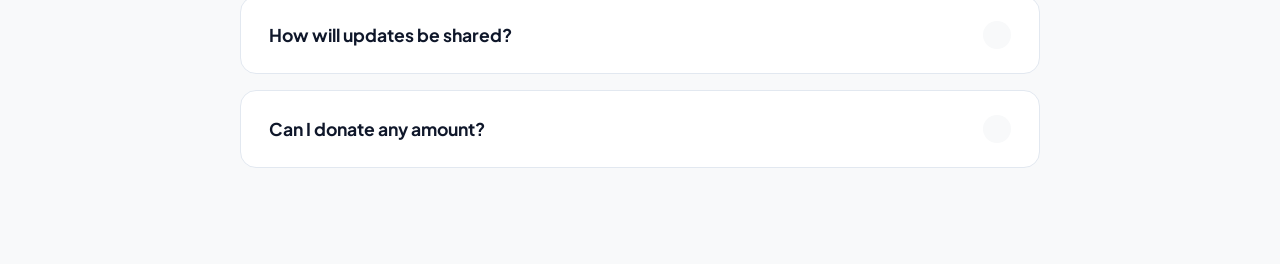
==== commit fd419ac1: "Remove final CTA banner section" ====
--- a/index.html
+++ b/index.html
@@ -857,26 +857,6 @@
     </div>
   </section>
 
-  <!-- ==========================================================================
-     18. FINAL CTA BANNER
-     ========================================================================== -->
-  <section class="final-cta-section" id="cta">
-    <div class="container">
-      <div class="cta-banner animate-on-scroll scale-up">
-        <h2 class="cta-headline">Together We Can Build a Safe Haven</h2>
-        <p class="cta-text">
-          Every rescued animal deserves food, shelter, medical care, and love. Help us take the first step toward creating a safe place where lives can be saved.
-        </p>
-        <button class="btn btn-white btn-large" onclick="donateCustom()">
-          <i data-lucide="heart"></i> Donate Now
-        </button>
-      </div>
-    </div>
-  </section>
-
-  <!-- ==========================================================================
-     19. FOOTER
-     ========================================================================== -->
   <!-- Sticky Donation Bag Bar -->
   <div class="donation-bag-bar" id="donation-bag-bar">
     <div class="container bag-bar-container">
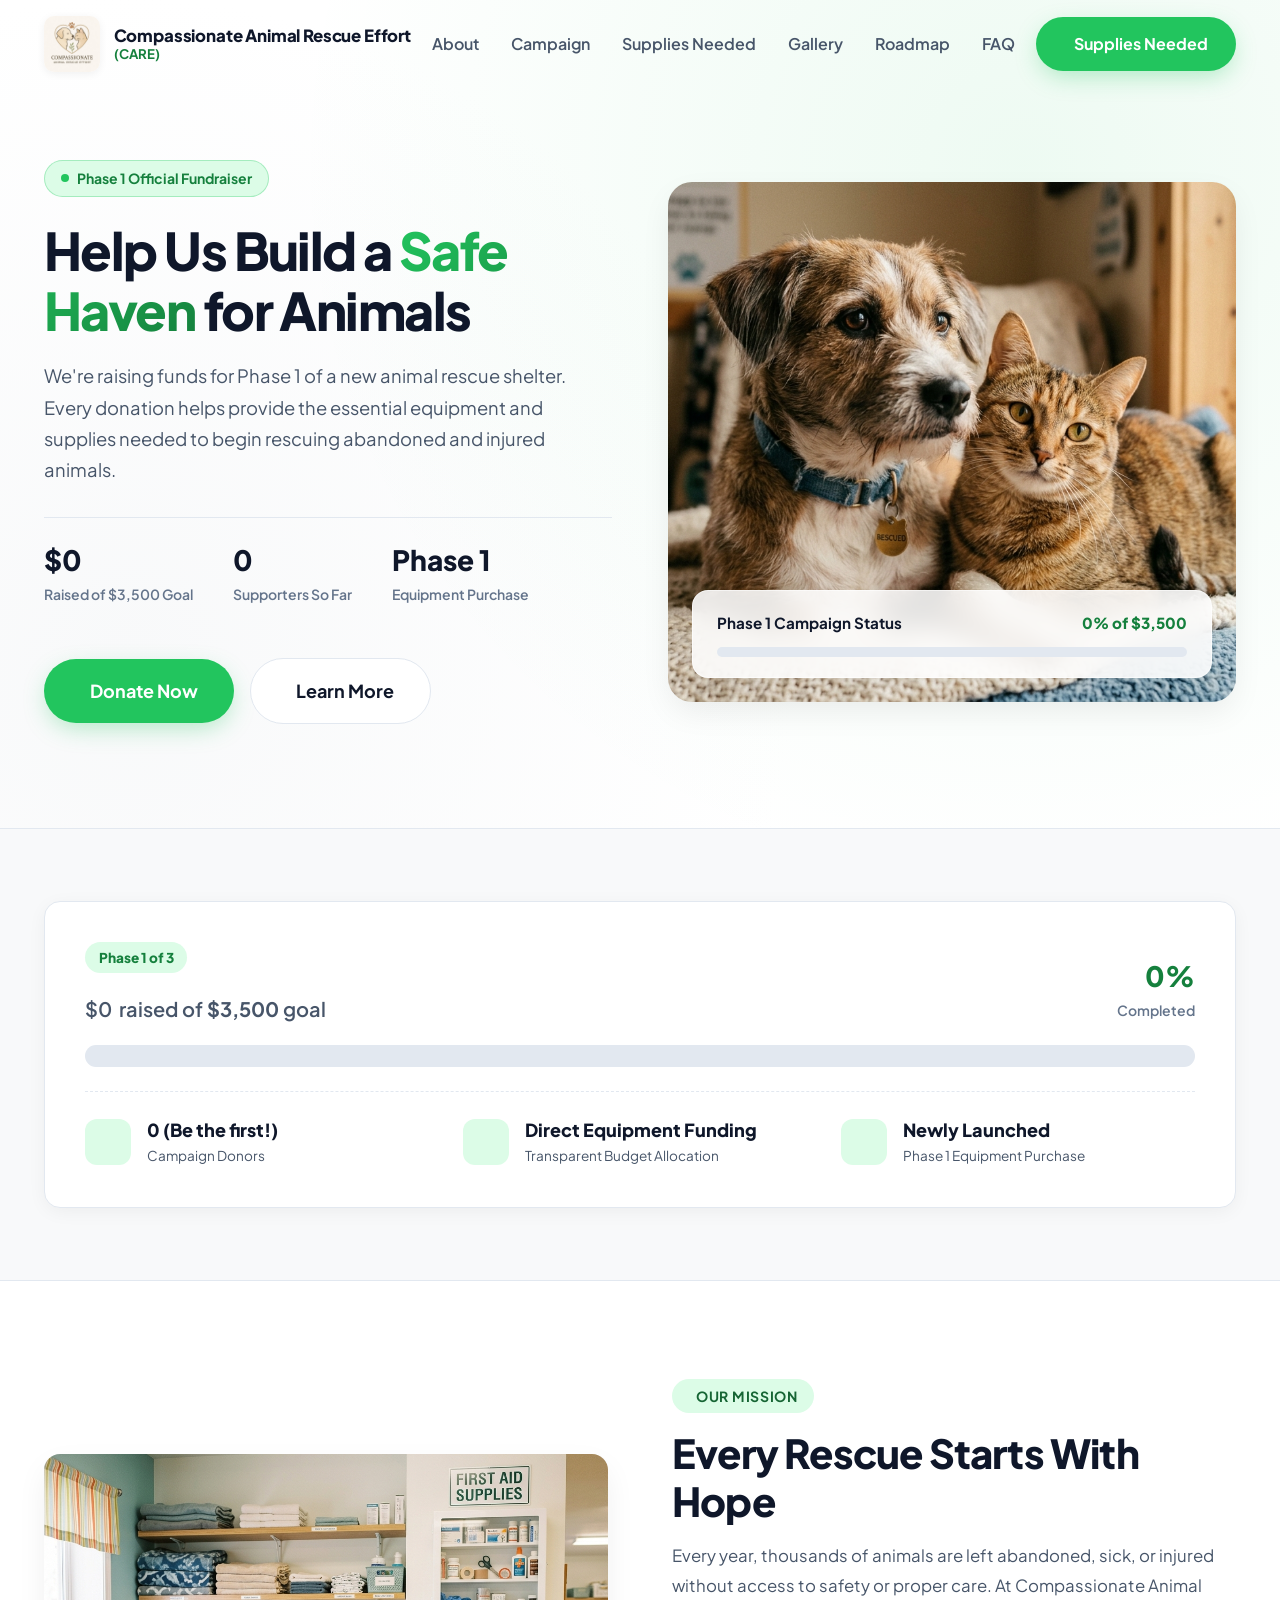
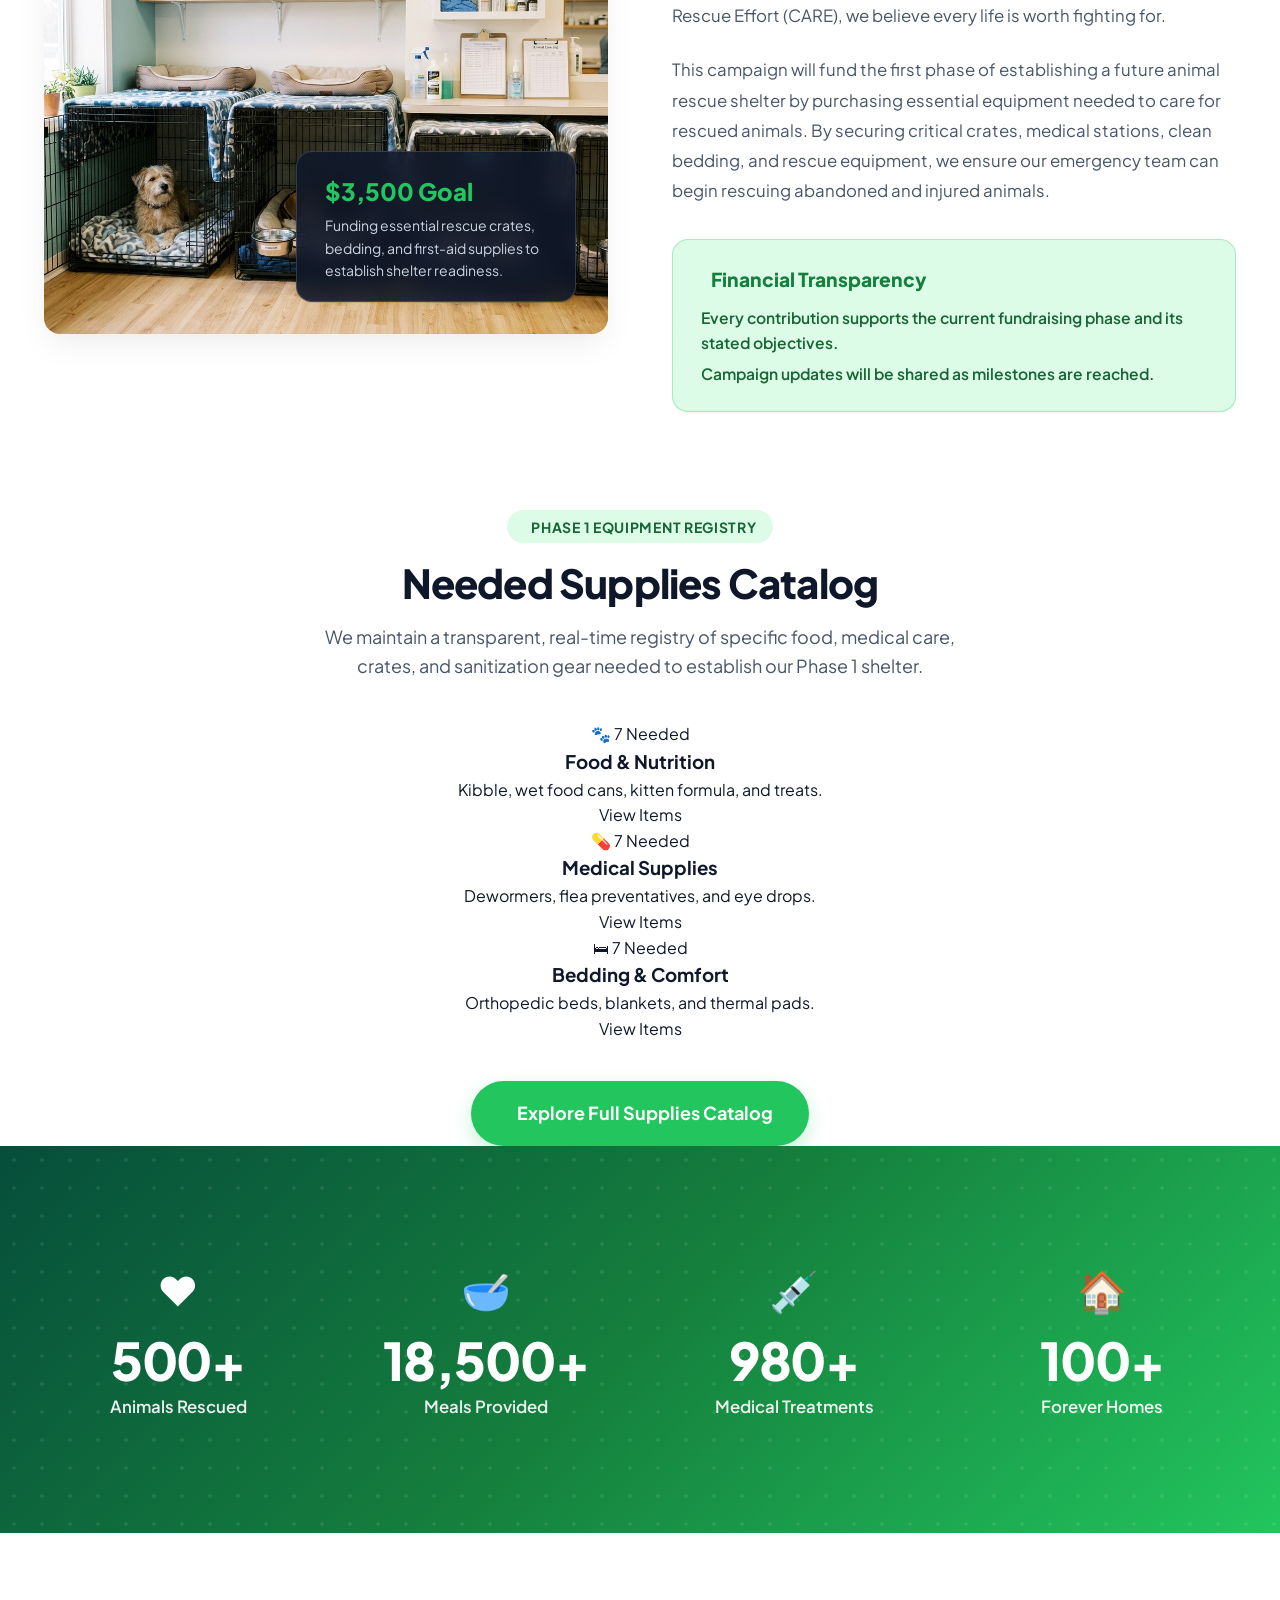
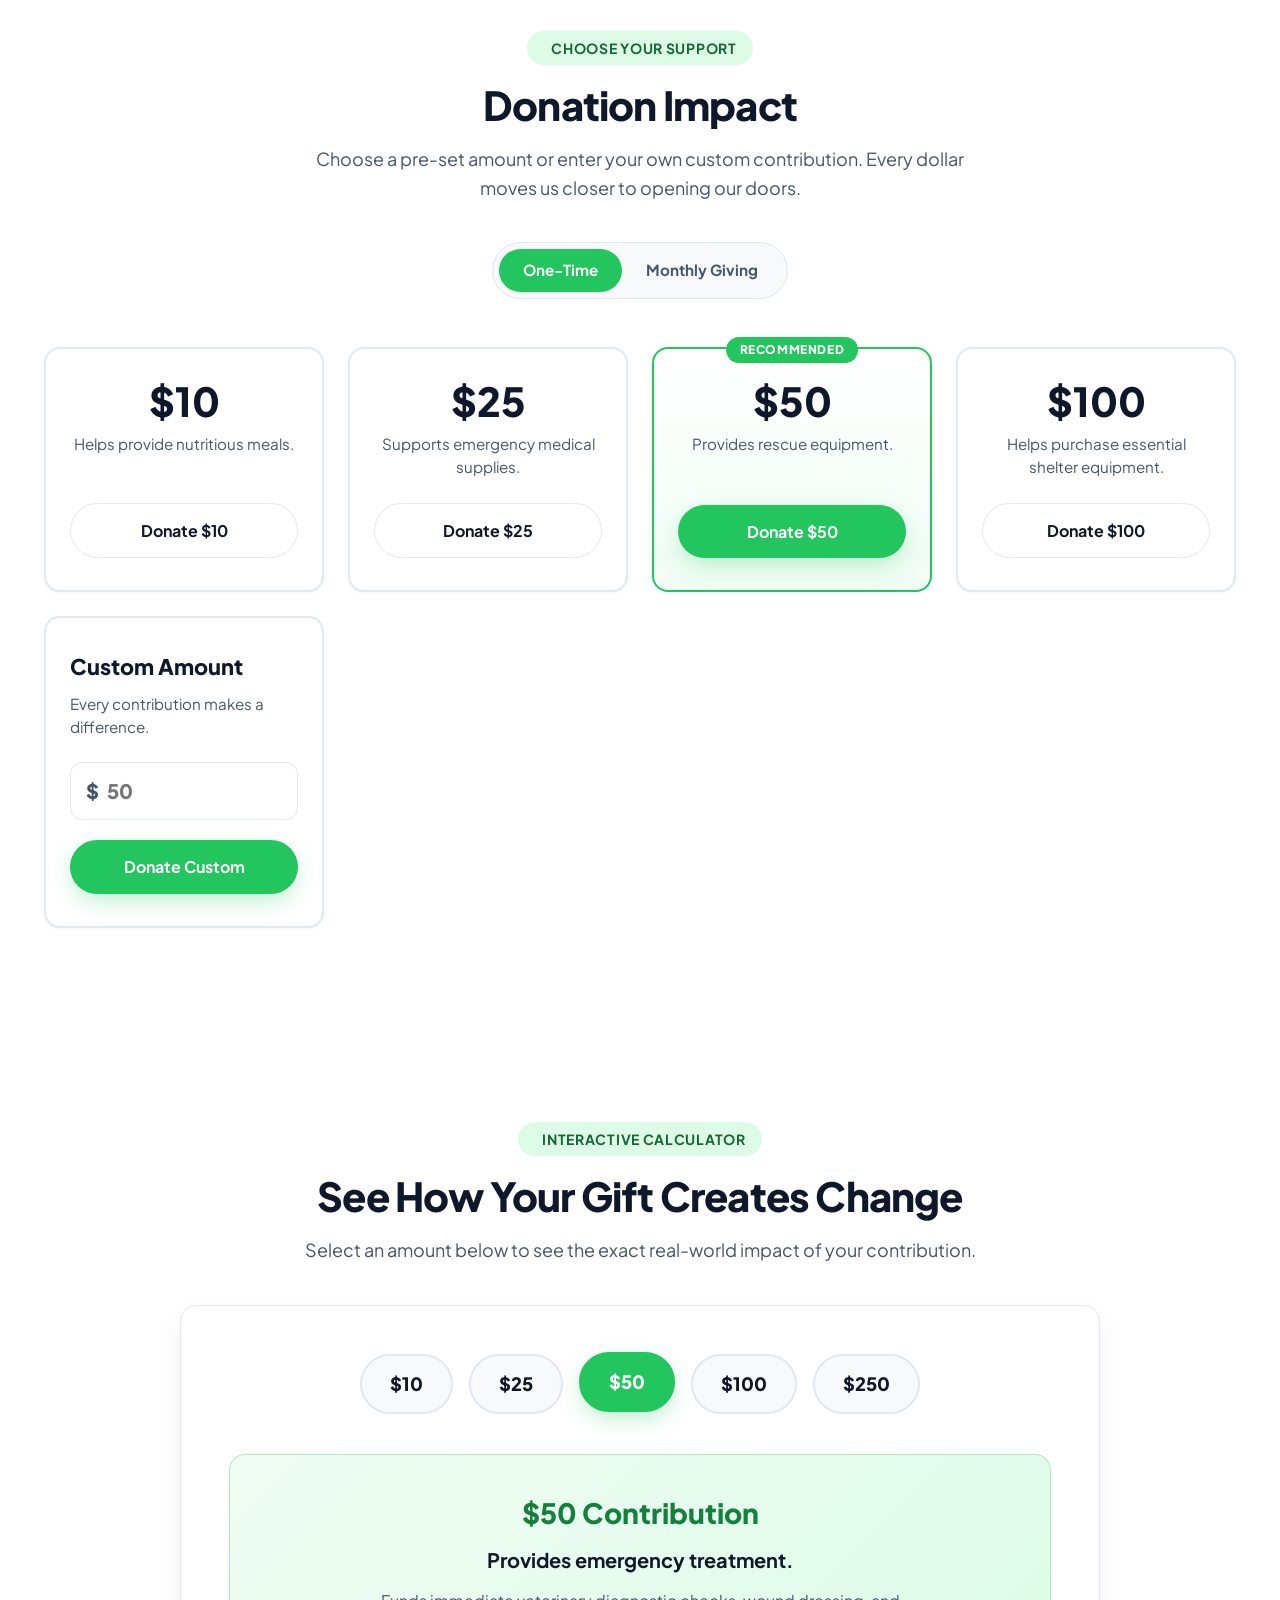
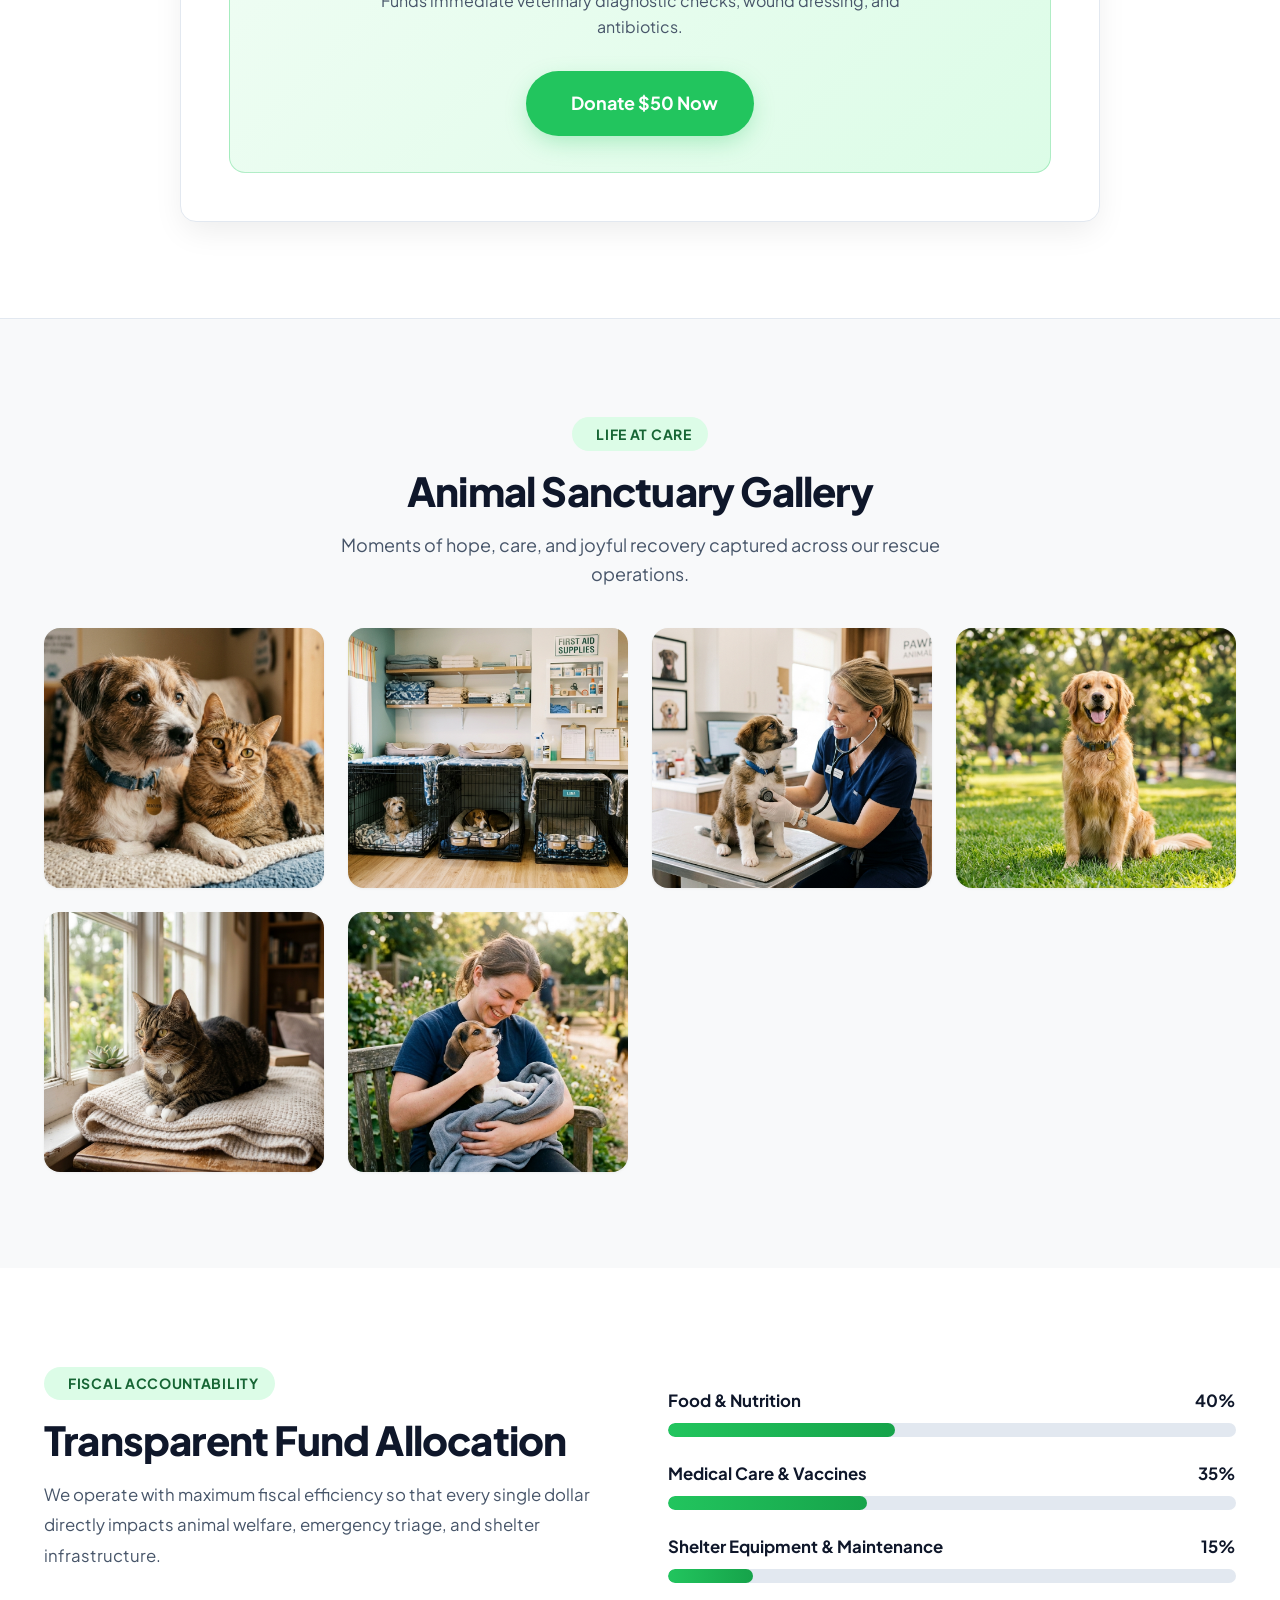
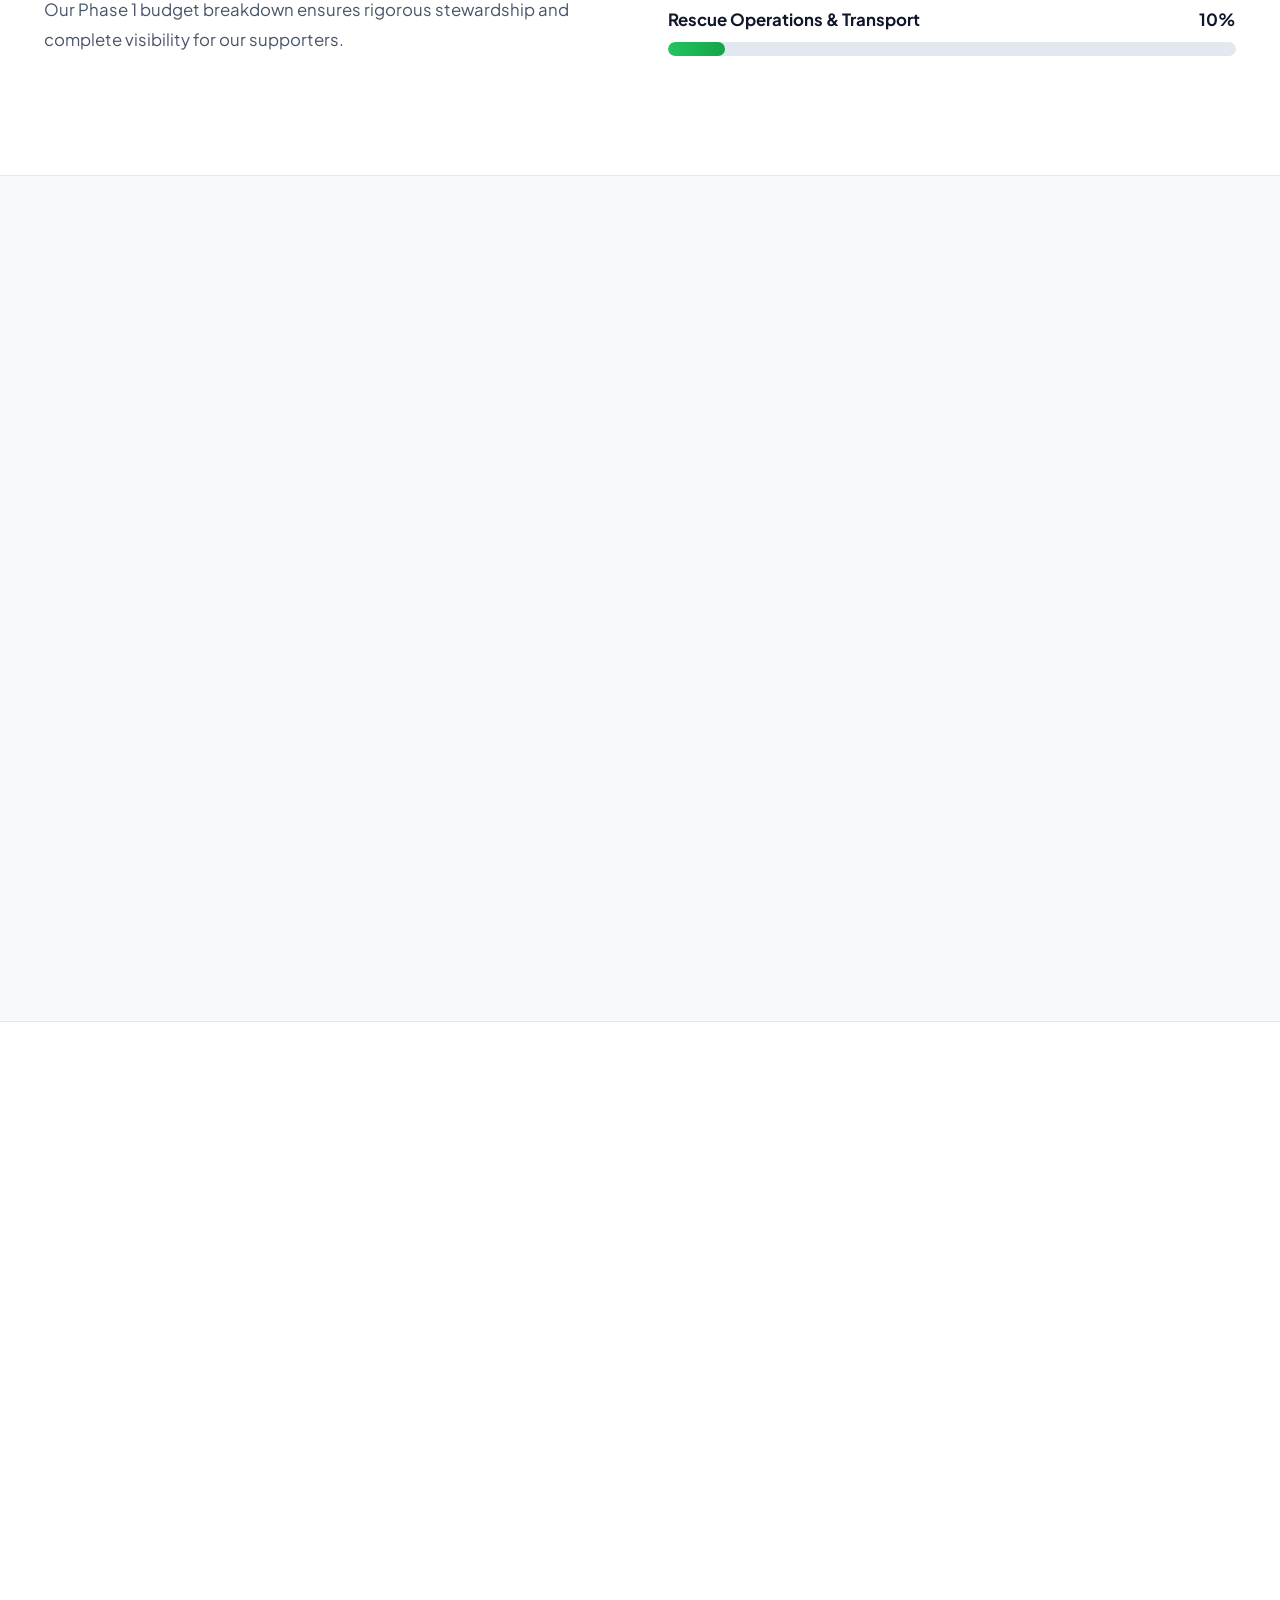
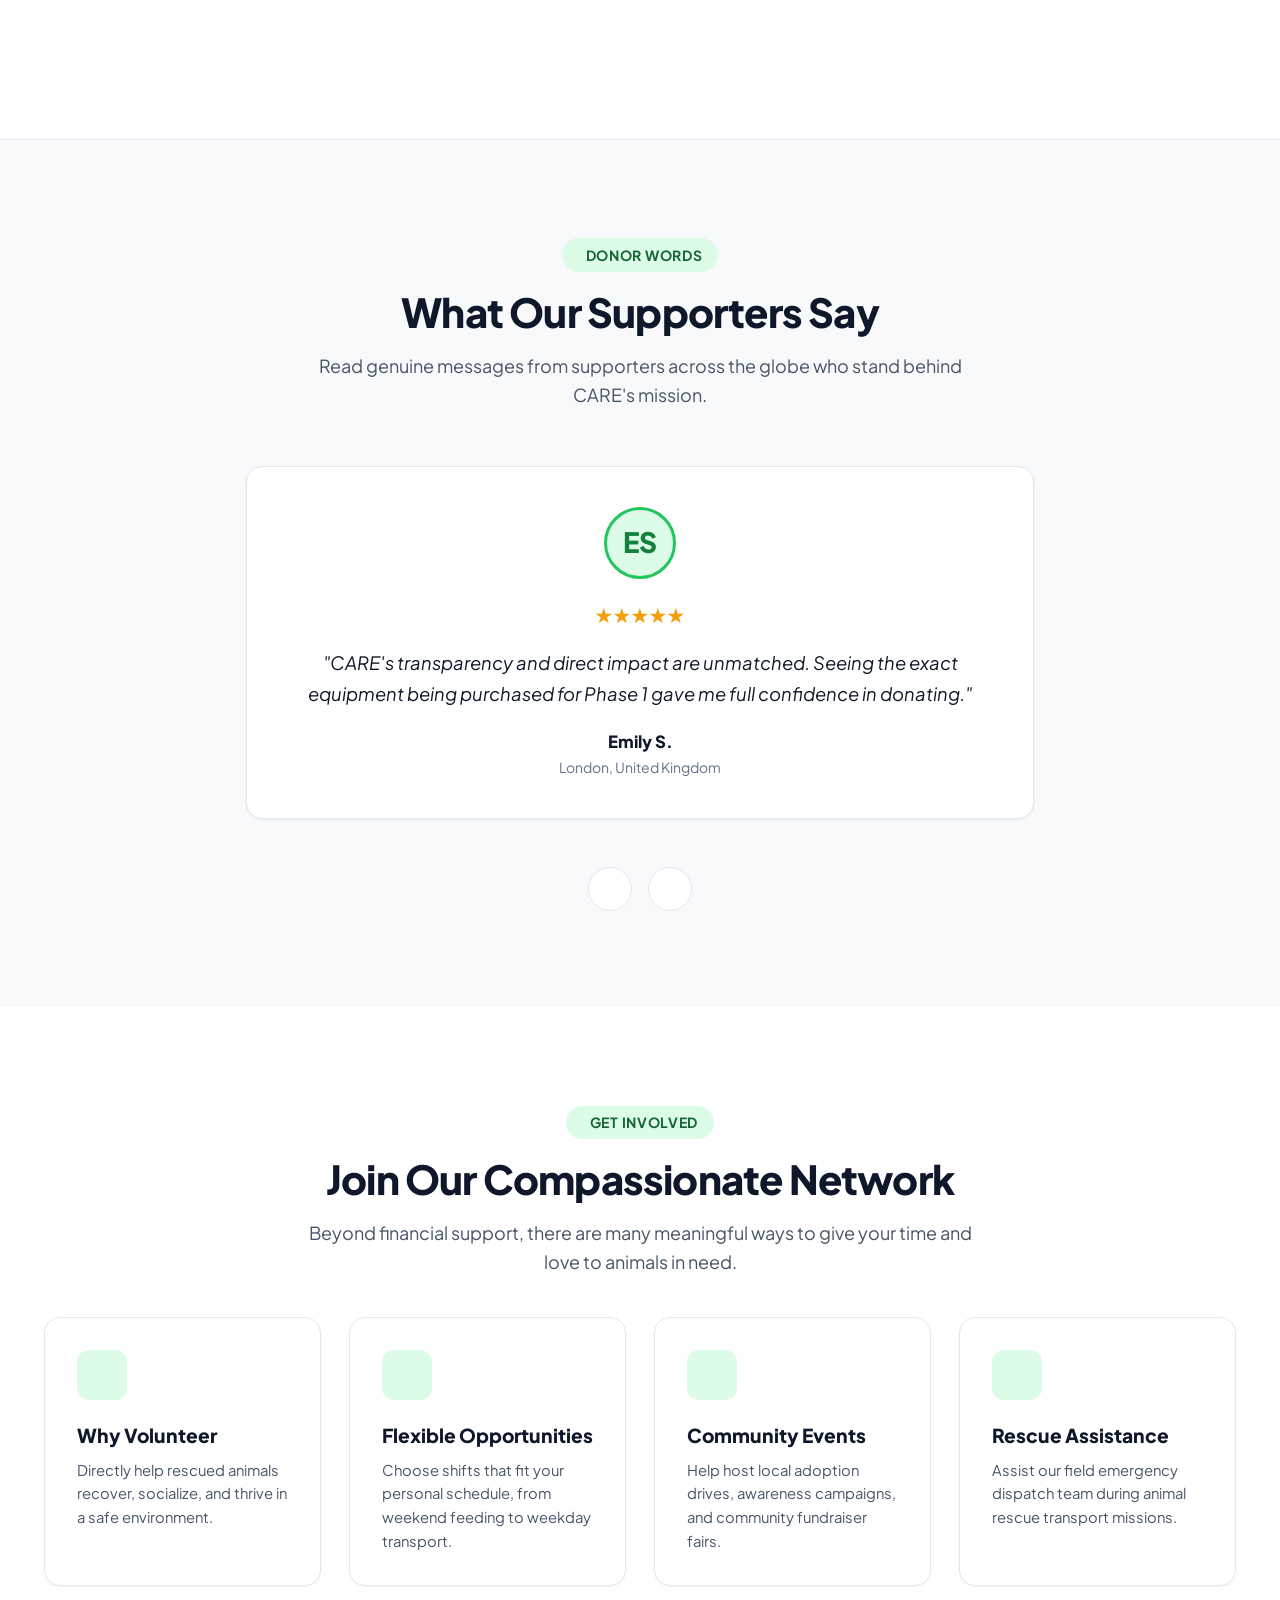
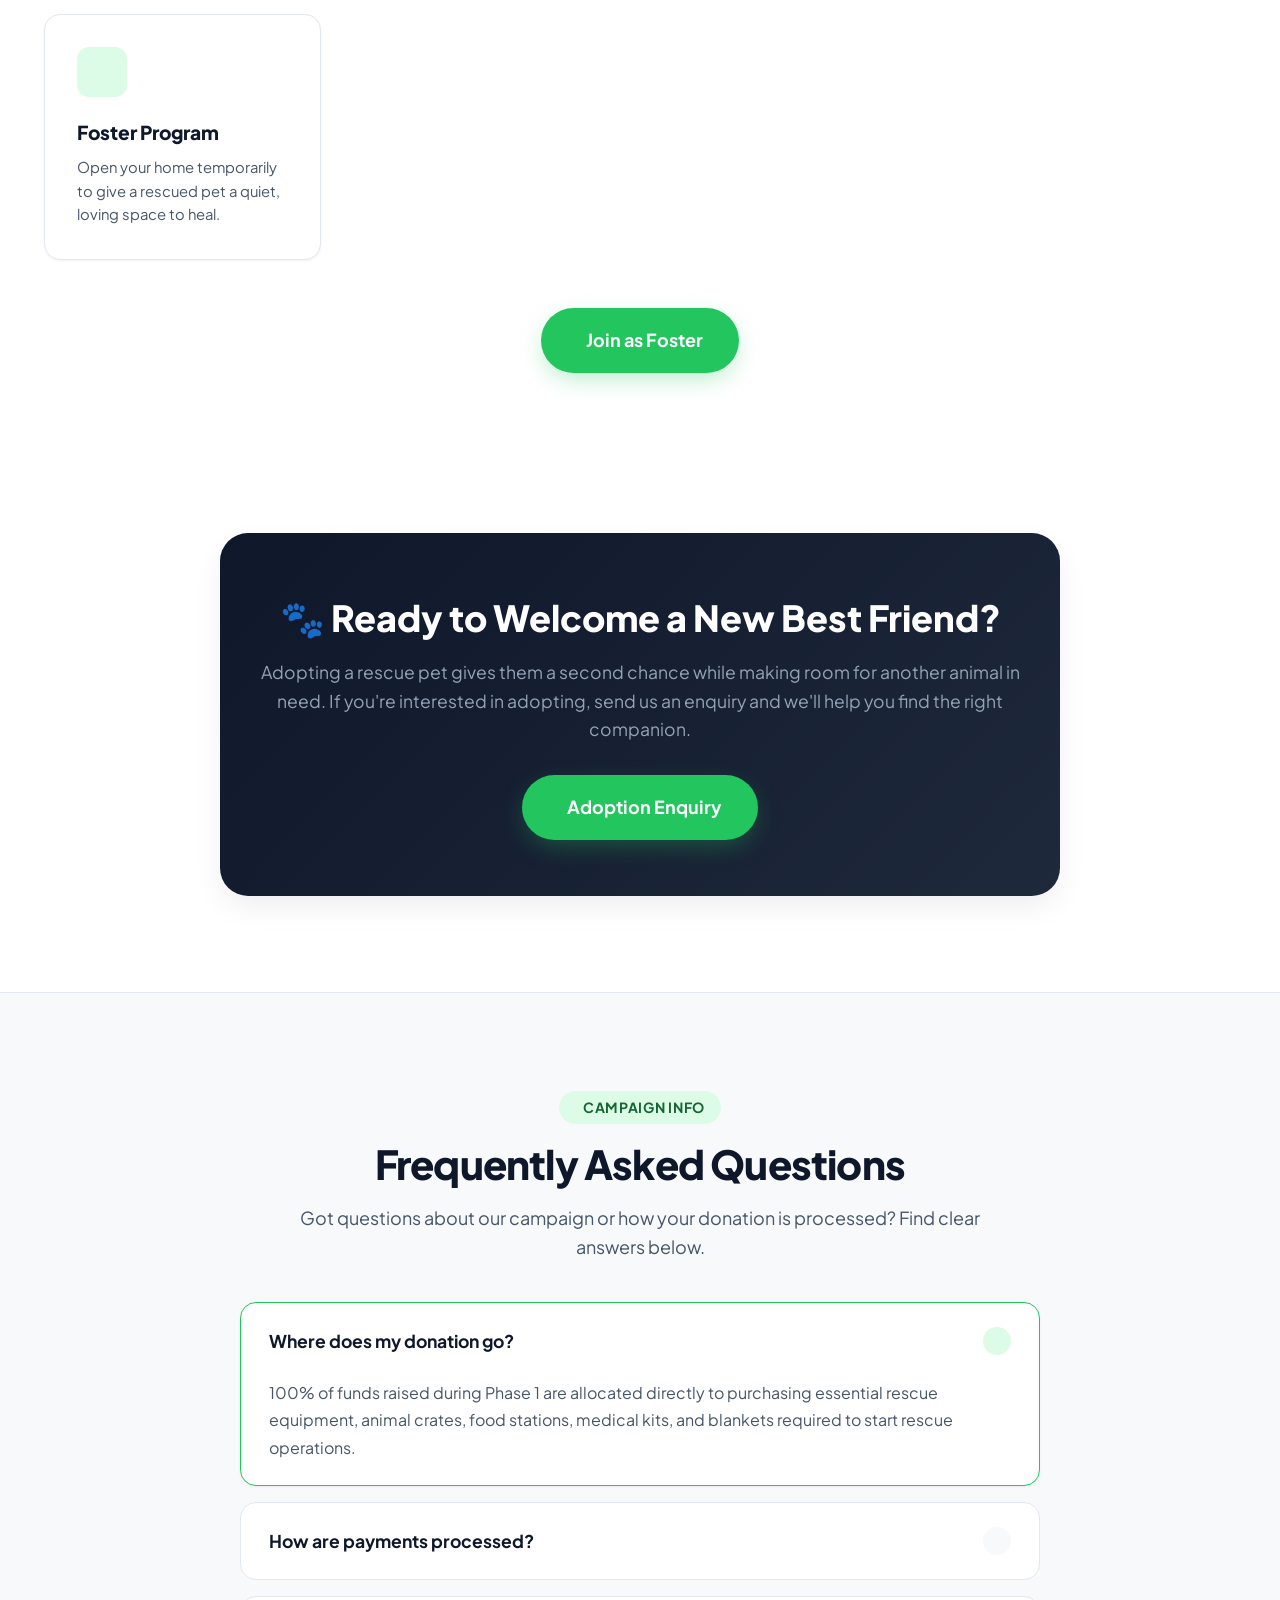
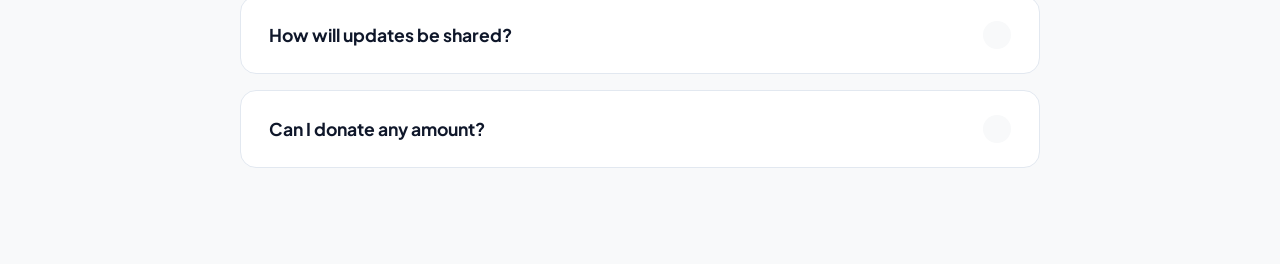
==== commit 73f7af9c: "Replace volunteer Donate Now with Join as Foster application form; add foster-enquiry API; prevent H" ====
--- a/index.html
+++ b/index.html
@@ -756,9 +756,24 @@
       </div>
 
       <div class="text-center animate-on-scroll">
-        <button class="btn btn-primary btn-large" onclick="donateCustom()">
-          <i data-lucide="heart"></i> Donate Now
+        <button class="btn btn-primary btn-large" id="show-foster-form">
+          <i data-lucide="home"></i> Join as Foster
         </button>
+      </div>
+
+      <form class="adoption-form foster-form" id="foster-form" style="display:none;">
+        <div class="adoption-form-fields">
+          <input type="text" class="newsletter-input" id="foster-name" placeholder="Full Name" required aria-label="Full Name">
+          <input type="email" class="newsletter-input" id="foster-email" placeholder="Email Address" required aria-label="Email Address">
+          <textarea class="newsletter-input adoption-message" id="foster-message" placeholder="Tell us about your home, experience with pets, and availability..." rows="4" required></textarea>
+        </div>
+        <button type="submit" class="btn btn-primary btn-large">
+          <i data-lucide="send"></i> Submit Application
+        </button>
+      </form>
+
+      <div class="newsletter-success" id="foster-success" style="display:none;">
+        ✓ Thank you for applying to foster! We've received your application and will get back to you soon at the email you provided.
       </div>
     </div>
   </section>
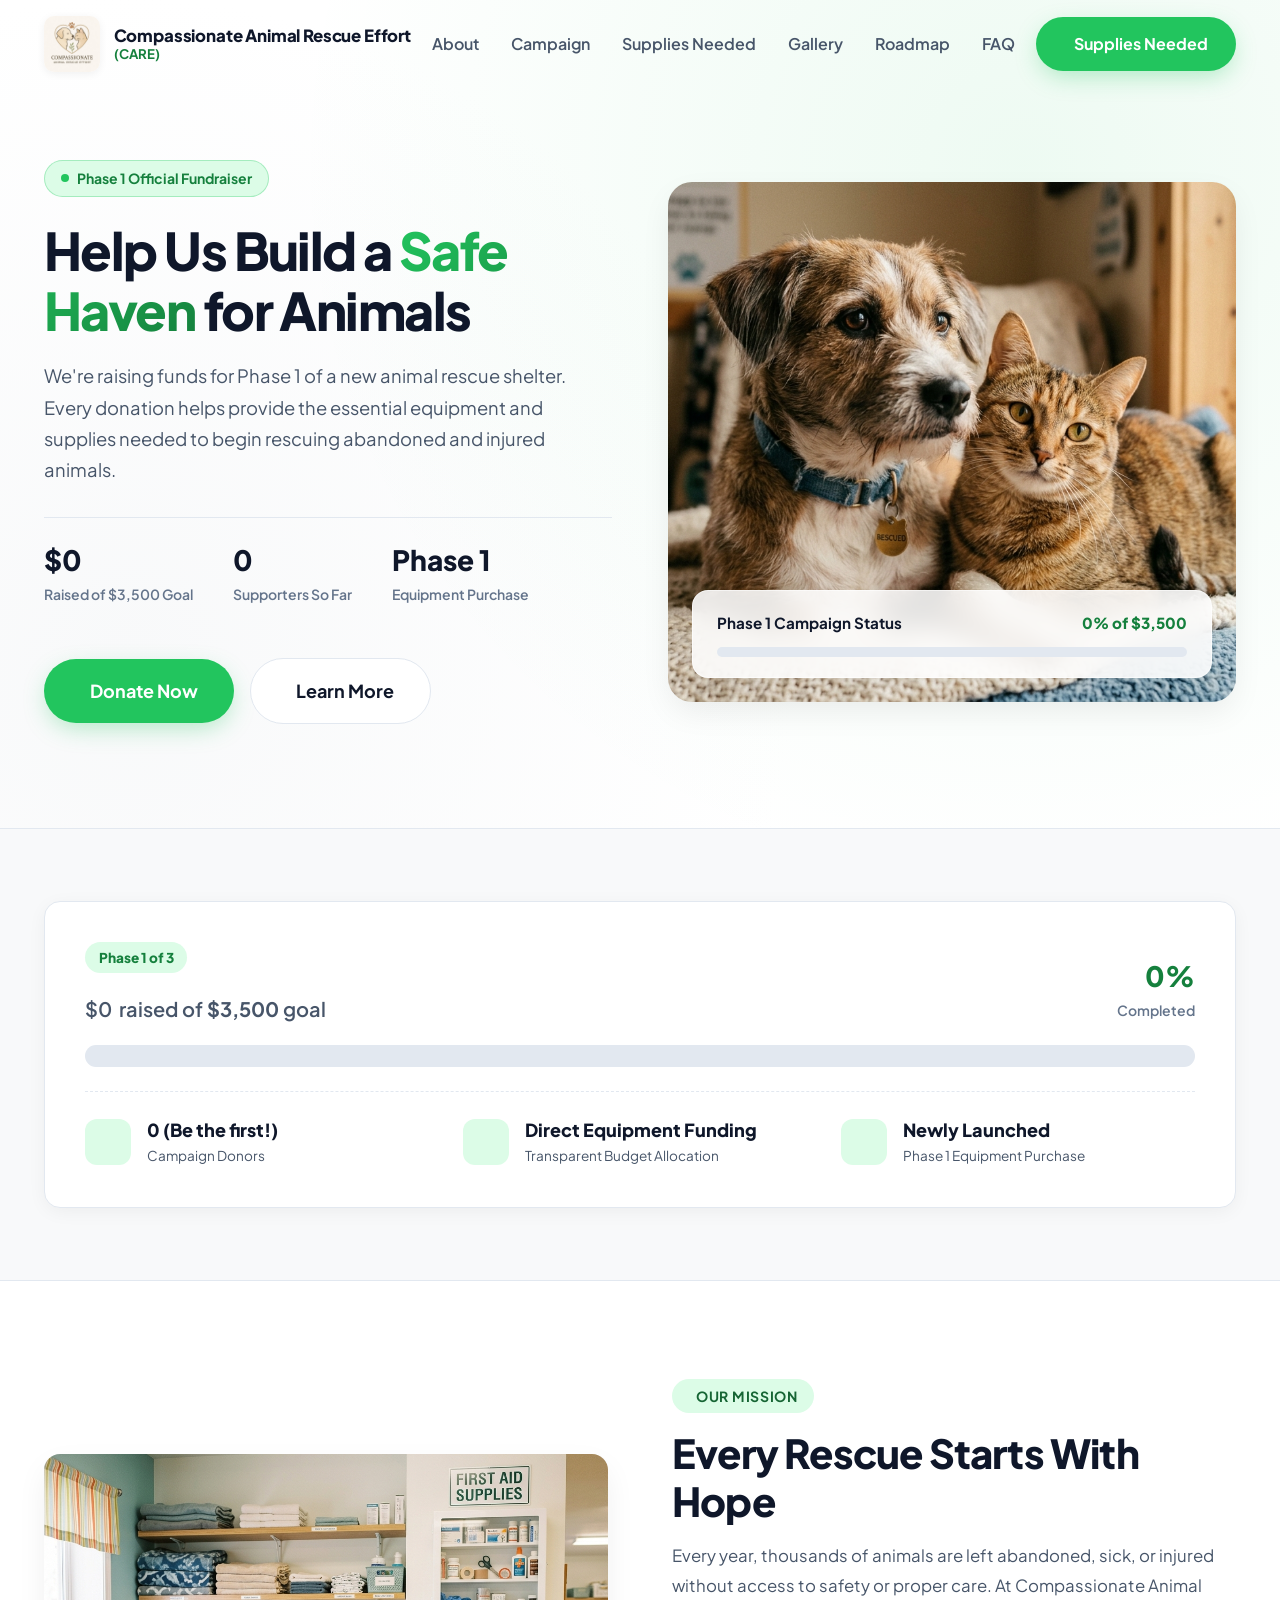
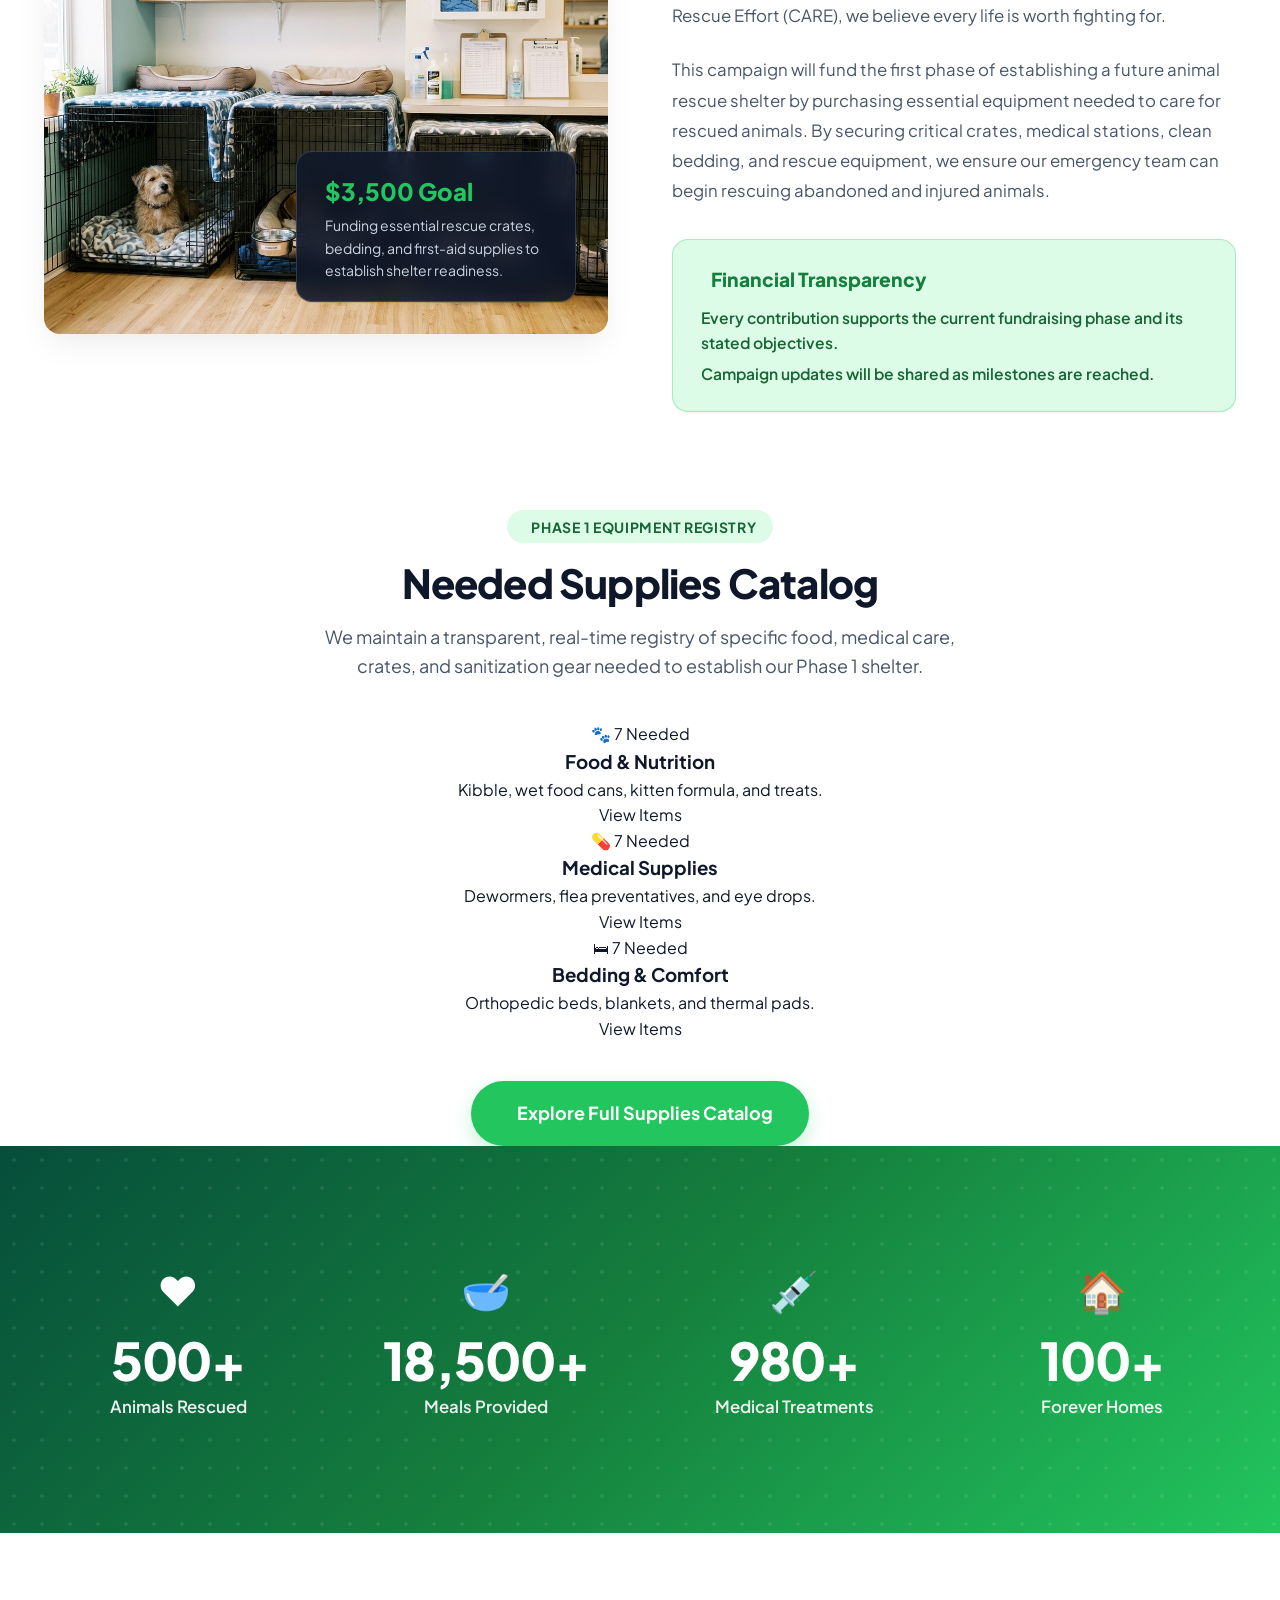
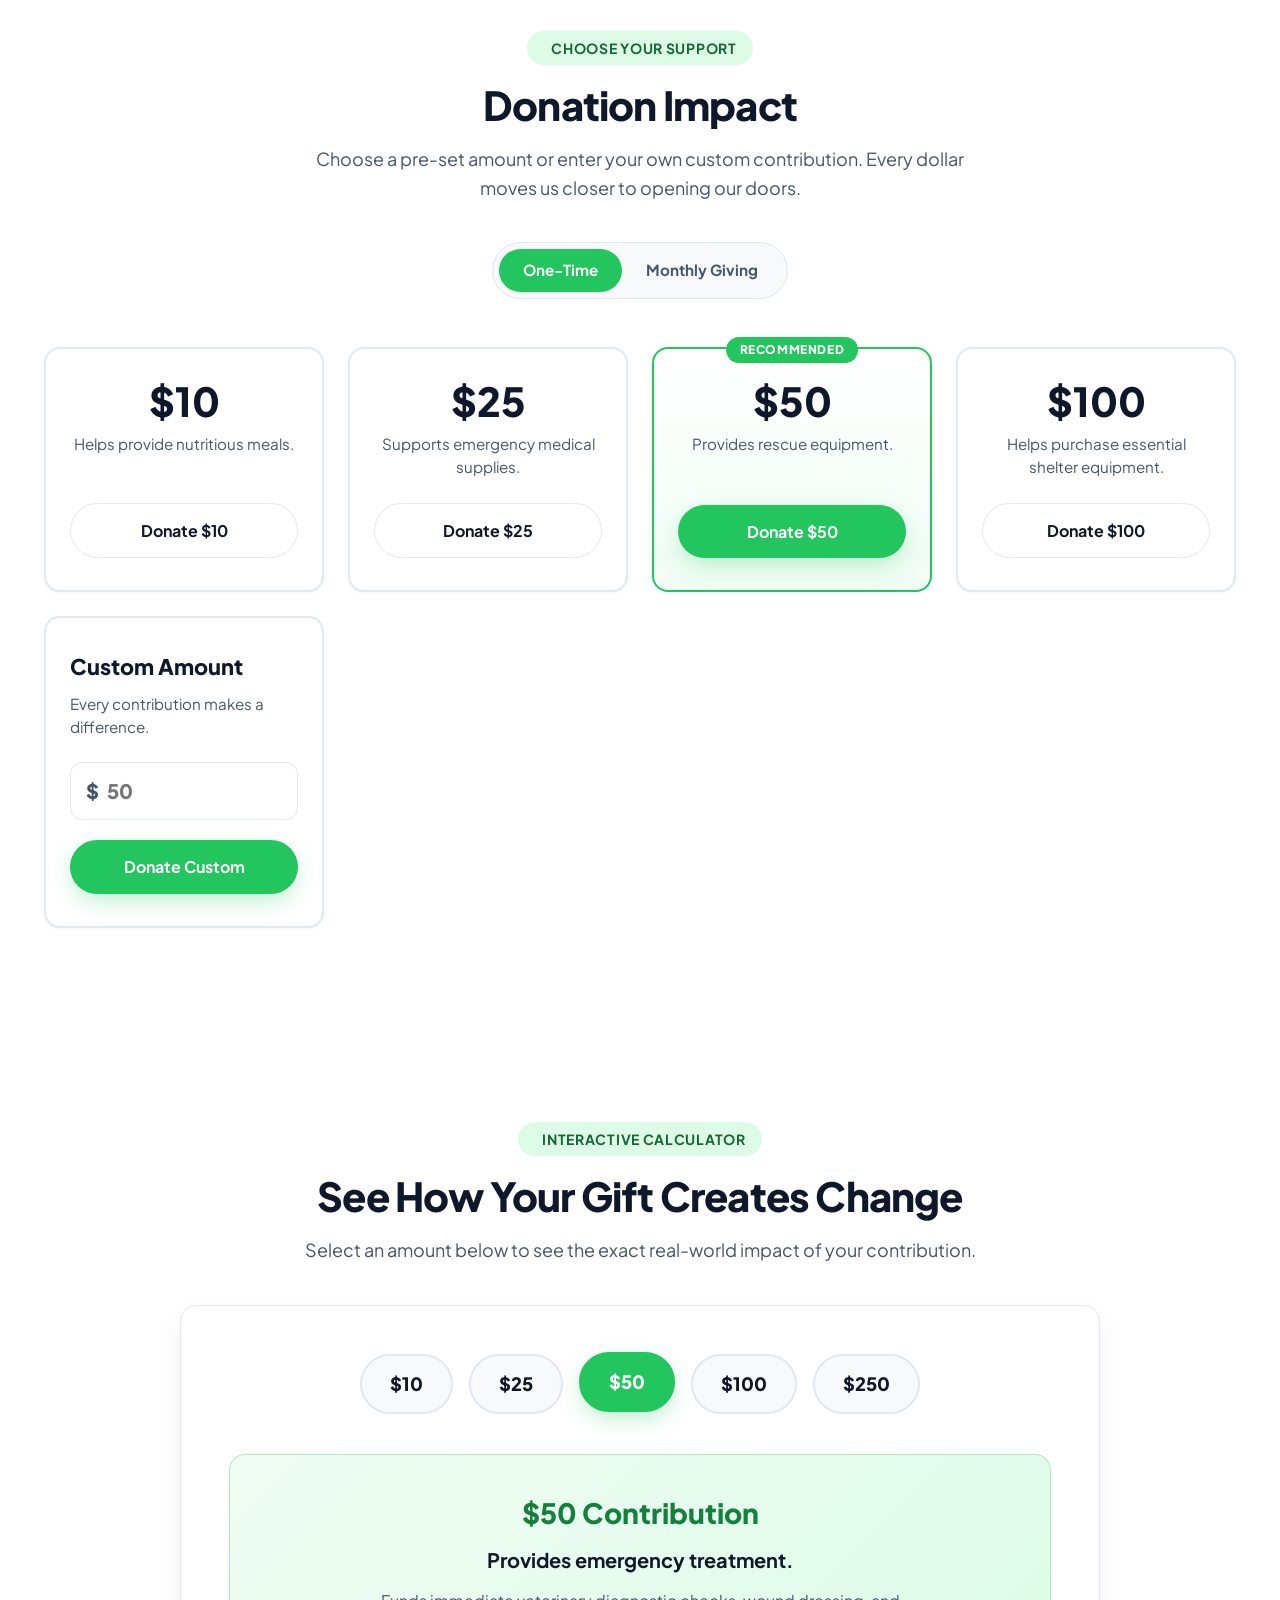
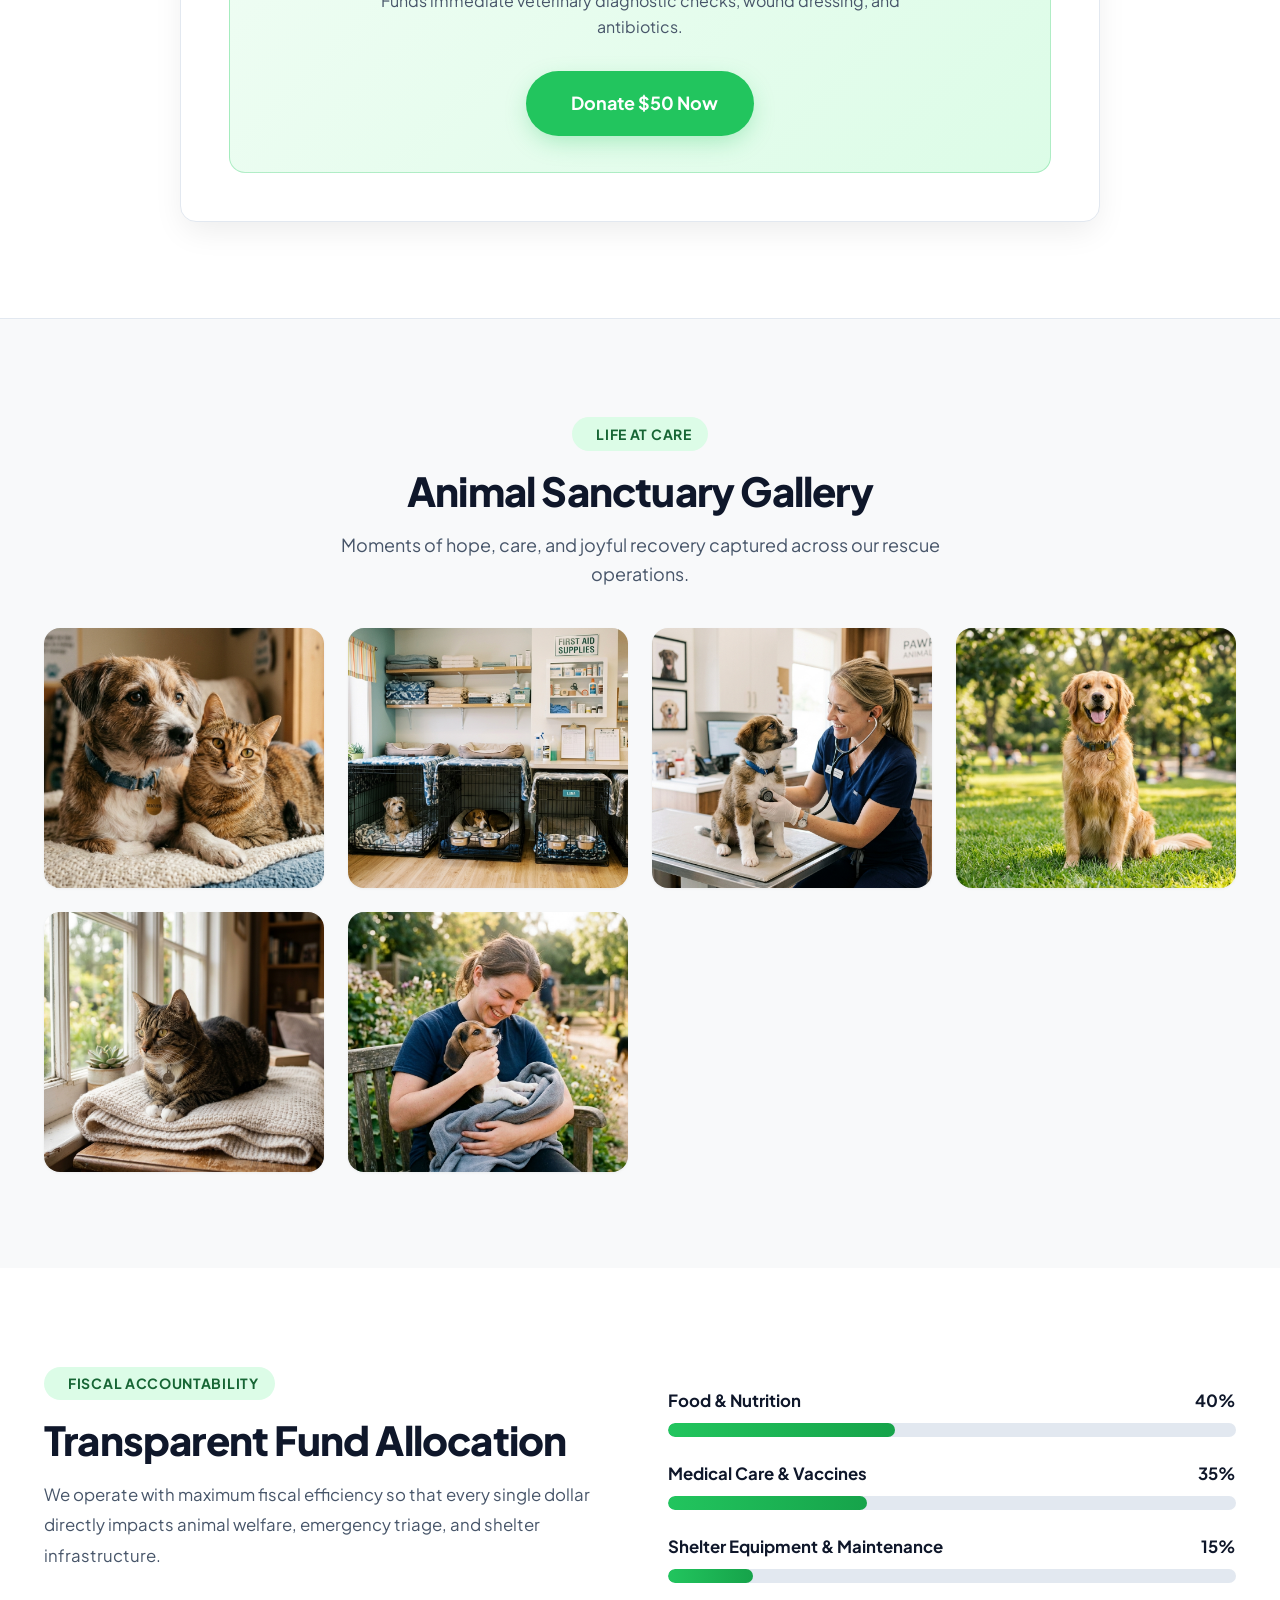
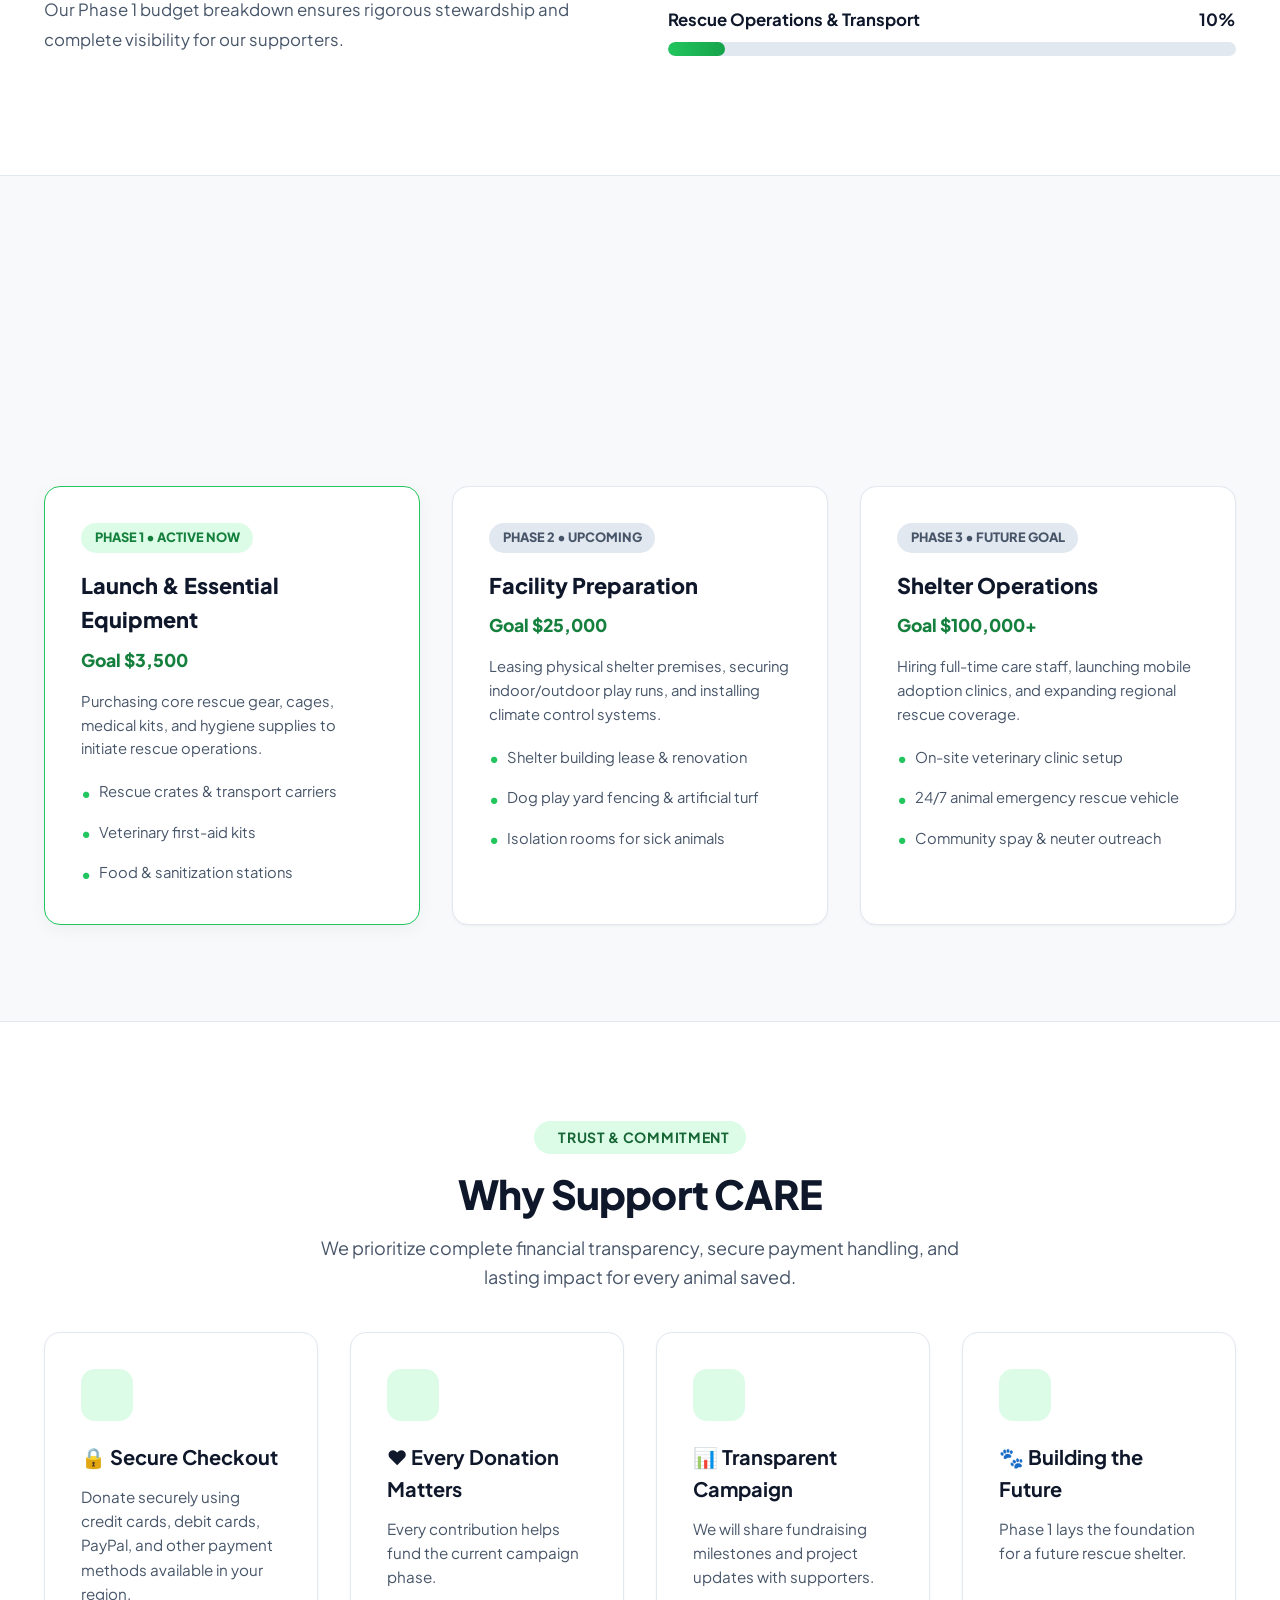
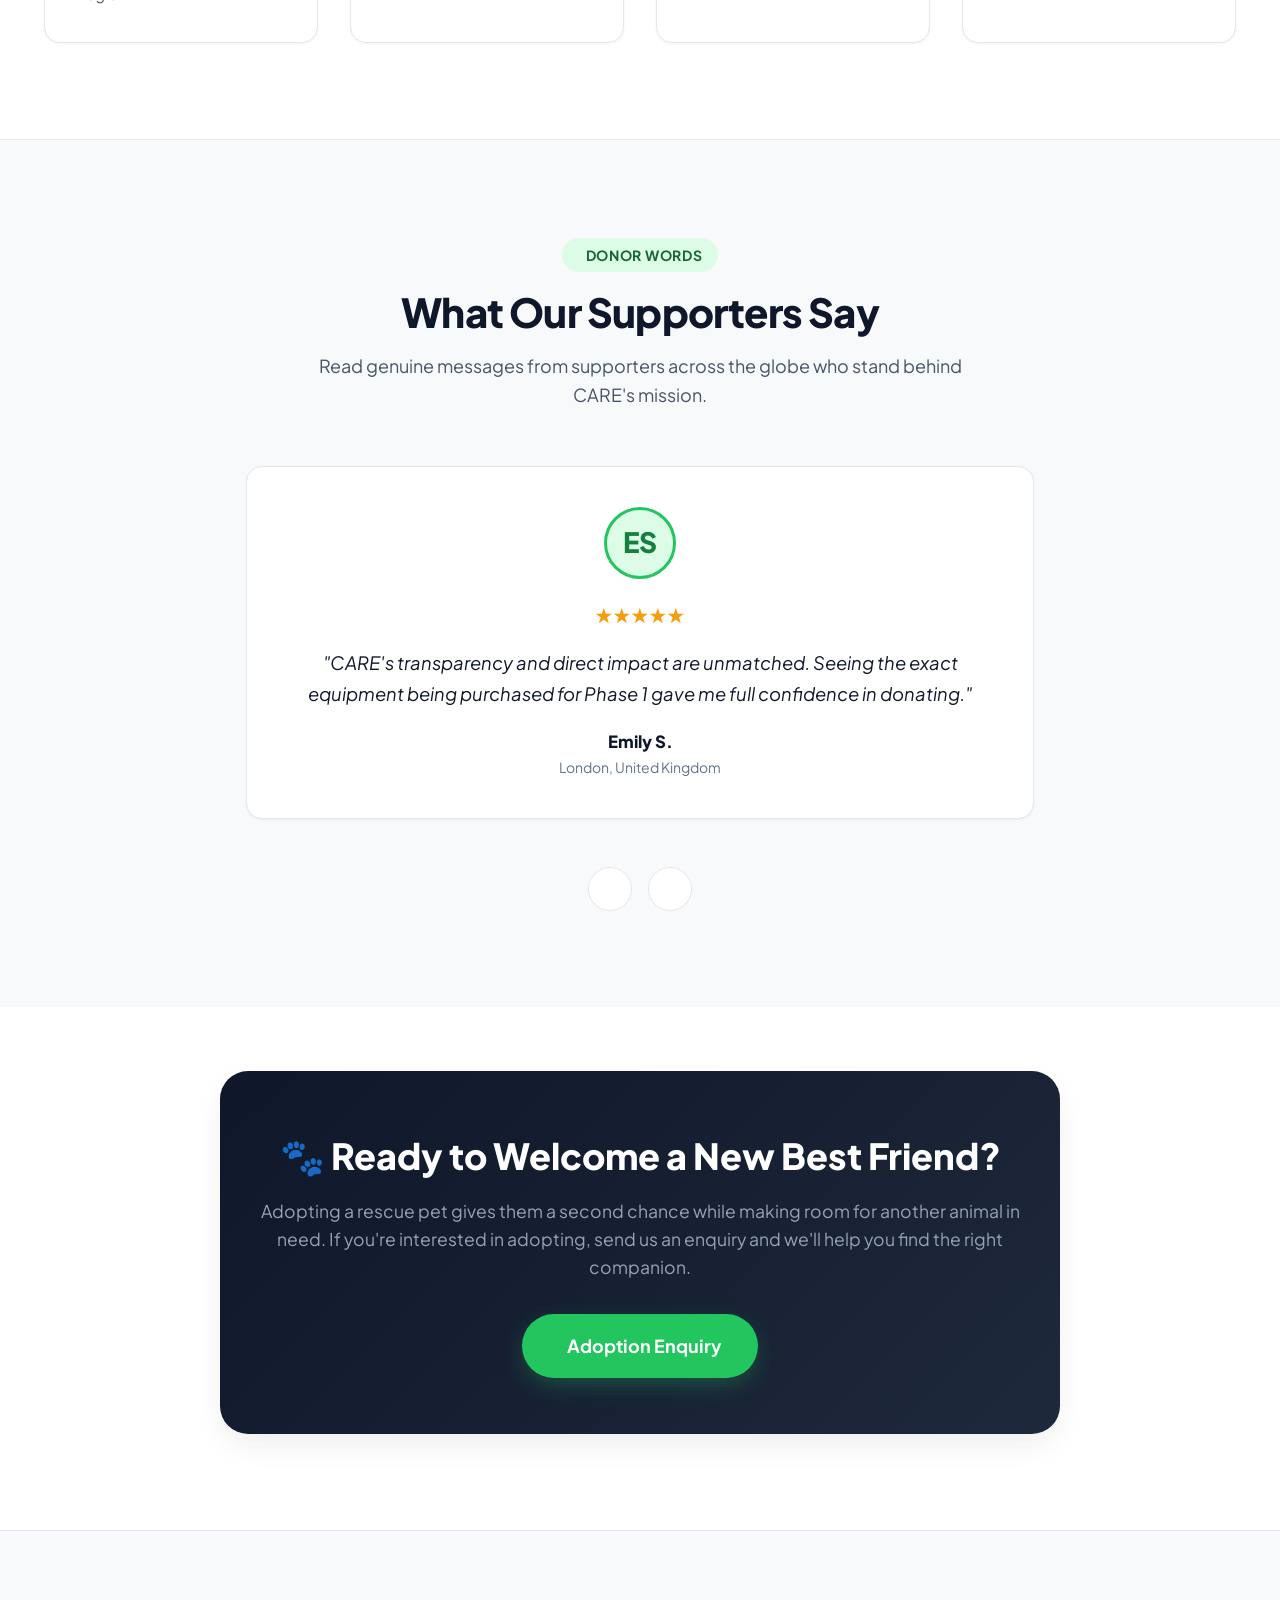
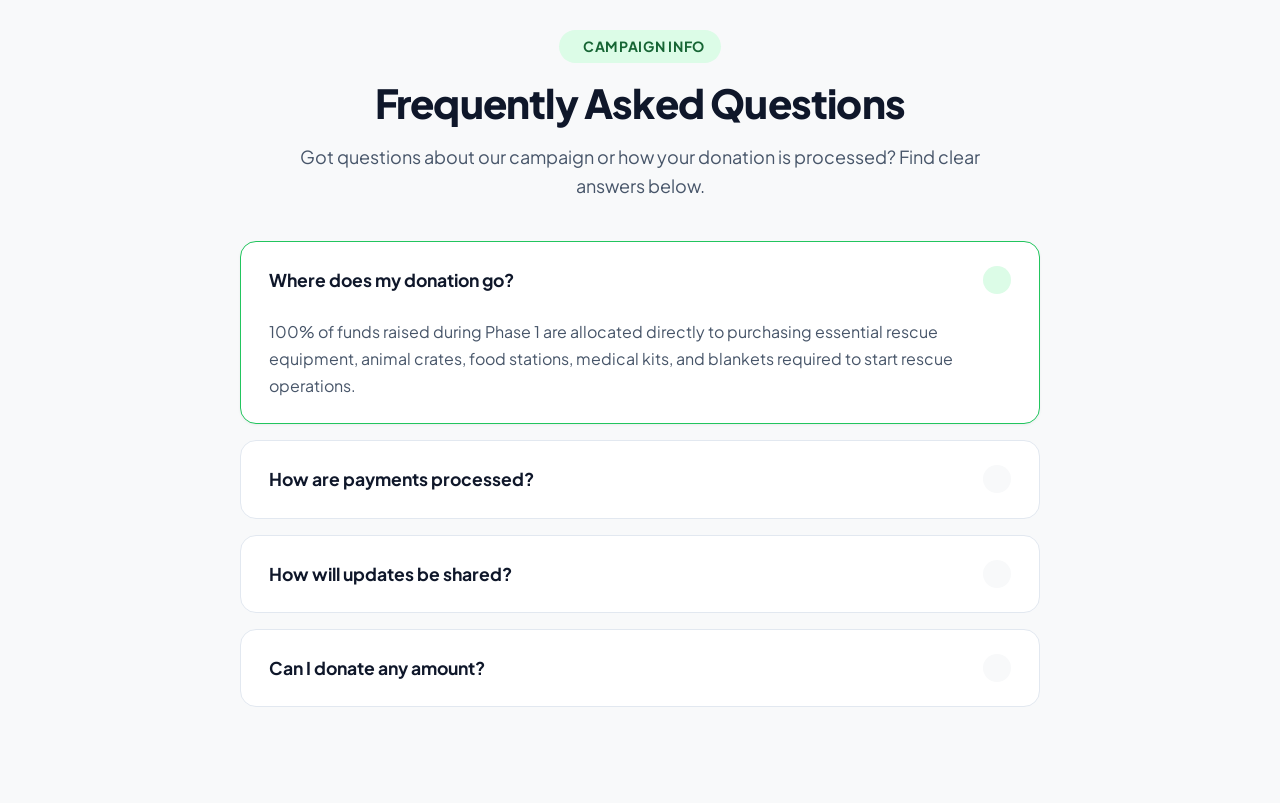
==== commit 6371565d: "Remove volunteer/foster section and its JS handler" ====
--- a/index.html
+++ b/index.html
@@ -699,86 +699,6 @@
   </section>
 
   <!-- ==========================================================================
-     15. VOLUNTEER & FOSTER SECTION (NEW)
-     ========================================================================== -->
-  <section class="volunteer-section" id="volunteer">
-    <div class="container">
-      <div class="text-center animate-on-scroll">
-        <span class="section-tag">
-          <i data-lucide="users"></i> Get Involved
-        </span>
-        <h2 class="section-title">Join Our Compassionate Network</h2>
-        <p class="section-subtitle">
-          Beyond financial support, there are many meaningful ways to give your time and love to animals in need.
-        </p>
-      </div>
-
-      <div class="volunteer-grid animate-on-scroll">
-        <div class="volunteer-card">
-          <div class="volunteer-icon">
-            <i data-lucide="heart"></i>
-          </div>
-          <h3 class="volunteer-title">Why Volunteer</h3>
-          <p class="volunteer-desc">Directly help rescued animals recover, socialize, and thrive in a safe environment.</p>
-        </div>
-
-        <div class="volunteer-card">
-          <div class="volunteer-icon">
-            <i data-lucide="clock"></i>
-          </div>
-          <h3 class="volunteer-title">Flexible Opportunities</h3>
-          <p class="volunteer-desc">Choose shifts that fit your personal schedule, from weekend feeding to weekday transport.</p>
-        </div>
-
-        <div class="volunteer-card">
-          <div class="volunteer-icon">
-            <i data-lucide="calendar"></i>
-          </div>
-          <h3 class="volunteer-title">Community Events</h3>
-          <p class="volunteer-desc">Help host local adoption drives, awareness campaigns, and community fundraiser fairs.</p>
-        </div>
-
-        <div class="volunteer-card">
-          <div class="volunteer-icon">
-            <i data-lucide="truck"></i>
-          </div>
-          <h3 class="volunteer-title">Rescue Assistance</h3>
-          <p class="volunteer-desc">Assist our field emergency dispatch team during animal rescue transport missions.</p>
-        </div>
-
-        <div class="volunteer-card">
-          <div class="volunteer-icon">
-            <i data-lucide="home"></i>
-          </div>
-          <h3 class="volunteer-title">Foster Program</h3>
-          <p class="volunteer-desc">Open your home temporarily to give a rescued pet a quiet, loving space to heal.</p>
-        </div>
-      </div>
-
-      <div class="text-center animate-on-scroll">
-        <button class="btn btn-primary btn-large" id="show-foster-form">
-          <i data-lucide="home"></i> Join as Foster
-        </button>
-      </div>
-
-      <form class="adoption-form foster-form" id="foster-form" style="display:none;">
-        <div class="adoption-form-fields">
-          <input type="text" class="newsletter-input" id="foster-name" placeholder="Full Name" required aria-label="Full Name">
-          <input type="email" class="newsletter-input" id="foster-email" placeholder="Email Address" required aria-label="Email Address">
-          <textarea class="newsletter-input adoption-message" id="foster-message" placeholder="Tell us about your home, experience with pets, and availability..." rows="4" required></textarea>
-        </div>
-        <button type="submit" class="btn btn-primary btn-large">
-          <i data-lucide="send"></i> Submit Application
-        </button>
-      </form>
-
-      <div class="newsletter-success" id="foster-success" style="display:none;">
-        ✓ Thank you for applying to foster! We've received your application and will get back to you soon at the email you provided.
-      </div>
-    </div>
-  </section>
-
-  <!-- ==========================================================================
      16. NEWSLETTER SUBSCRIPTION (NEW)
      ========================================================================== -->
   <section class="newsletter-section" id="adoption">
--- a/styles.css
+++ b/styles.css
@@ -3092,6 +3092,21 @@
   font-family: inherit;
 }
 
+.foster-form .newsletter-input {
+  background: #FFFFFF;
+  color: var(--text-main);
+  border: 1px solid var(--border-light);
+}
+
+.foster-form .newsletter-input::placeholder {
+  color: #94A3B8;
+}
+
+.foster-form .newsletter-input:focus {
+  border-color: var(--primary);
+  background: #FFFFFF;
+}
+
 @media (max-width: 768px) {
   .allocation-grid {
     grid-template-columns: 1fr;
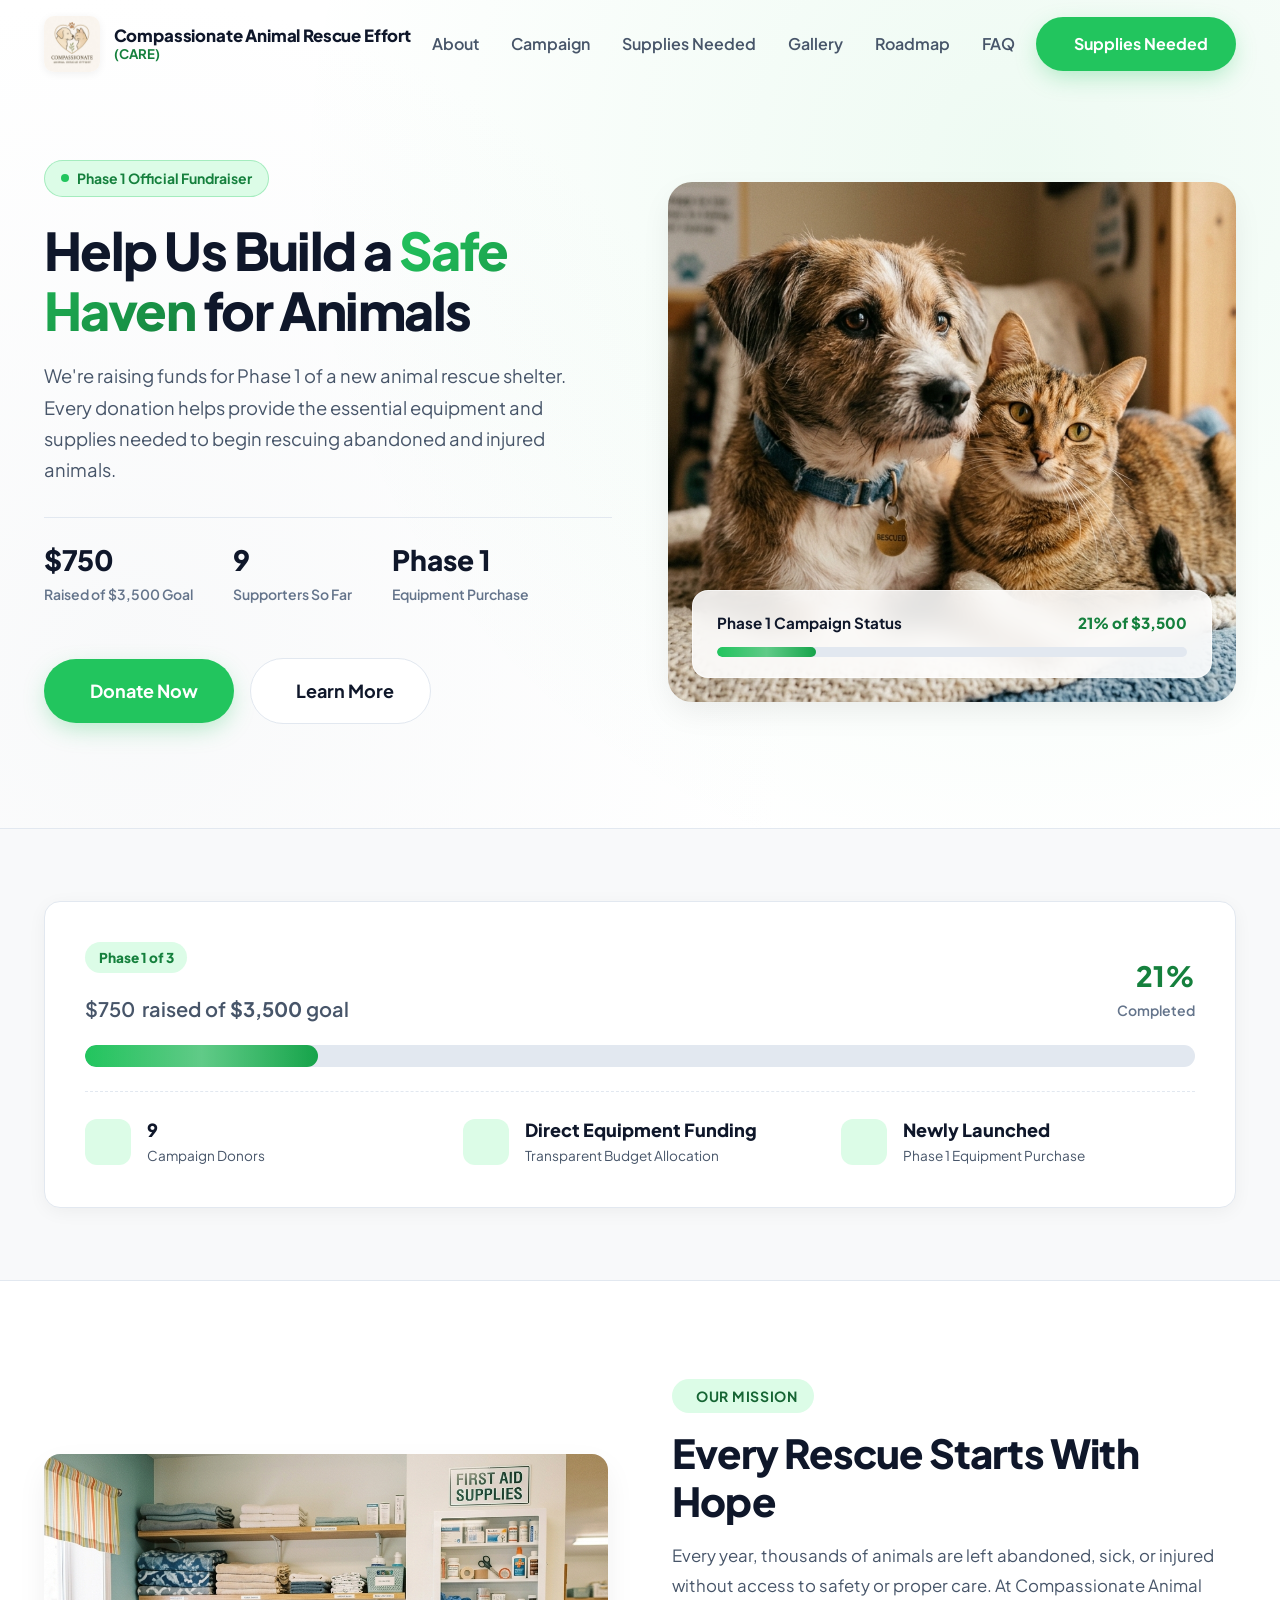
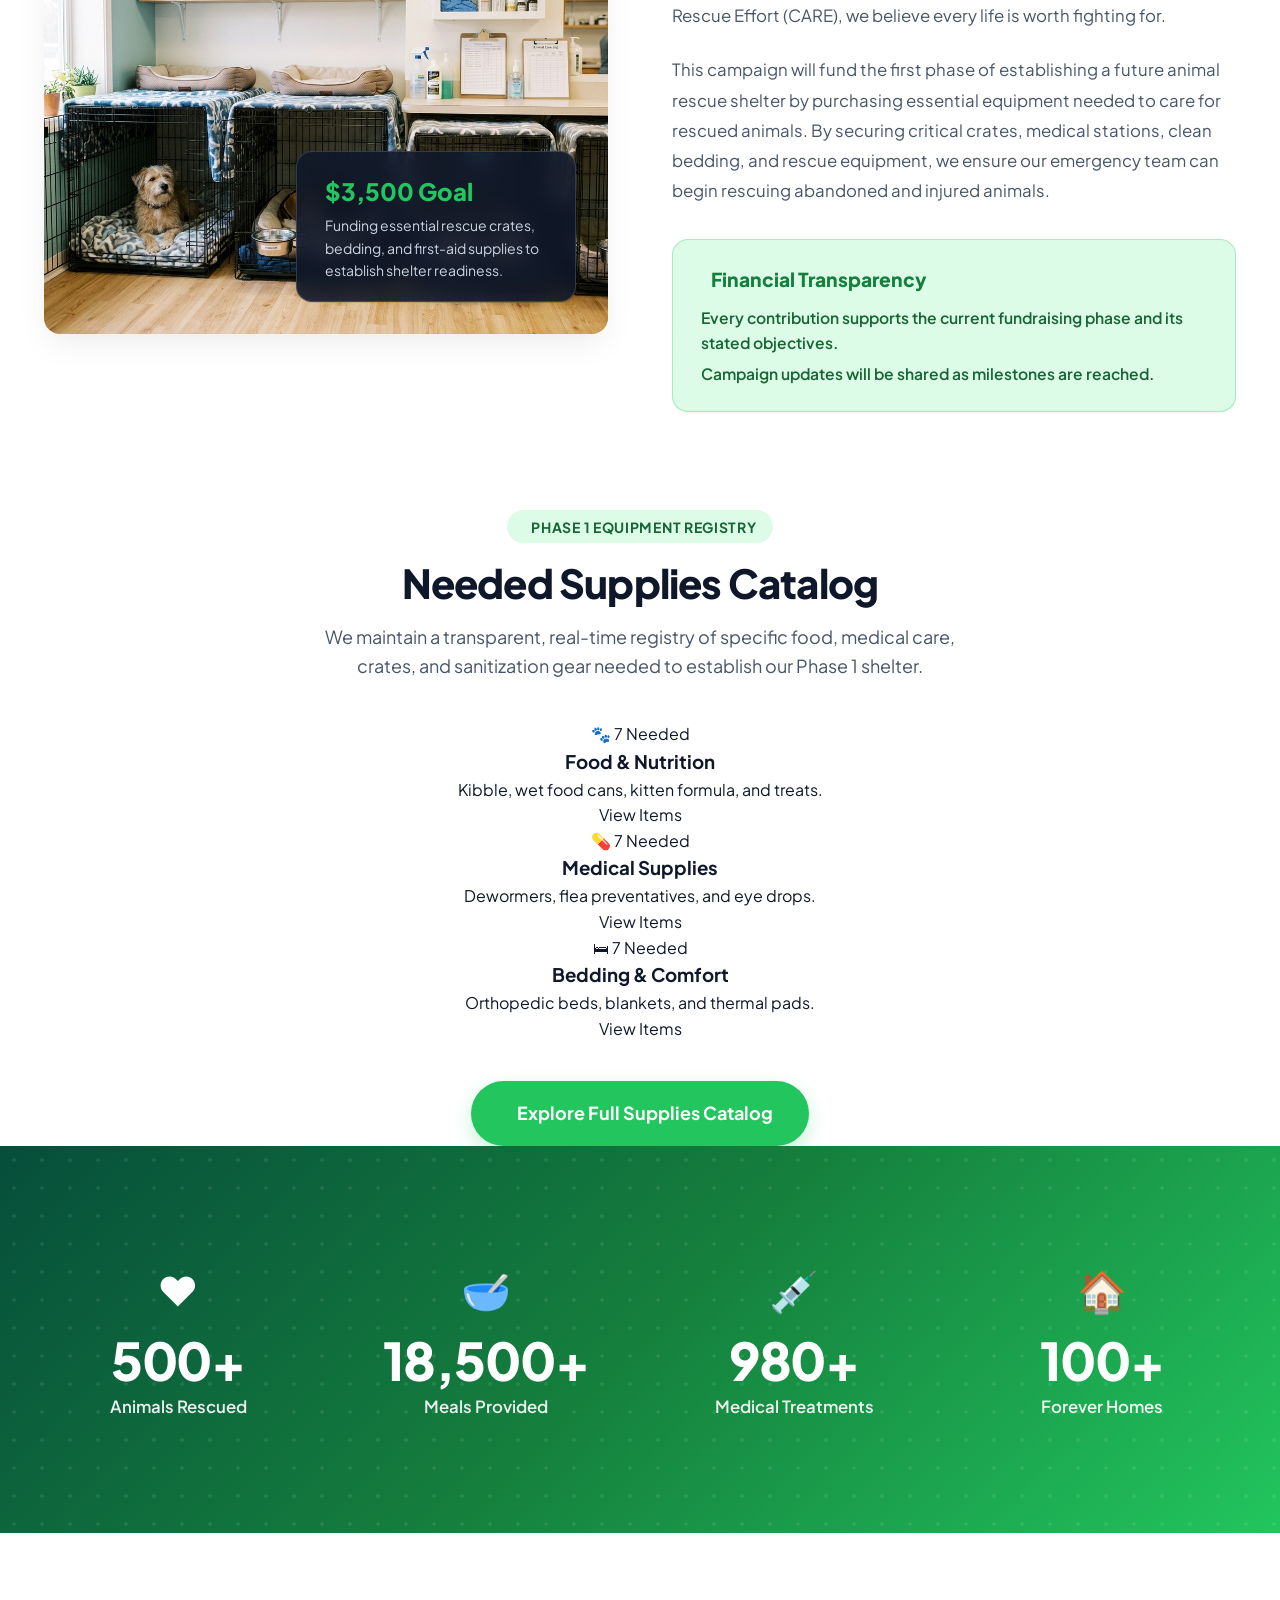
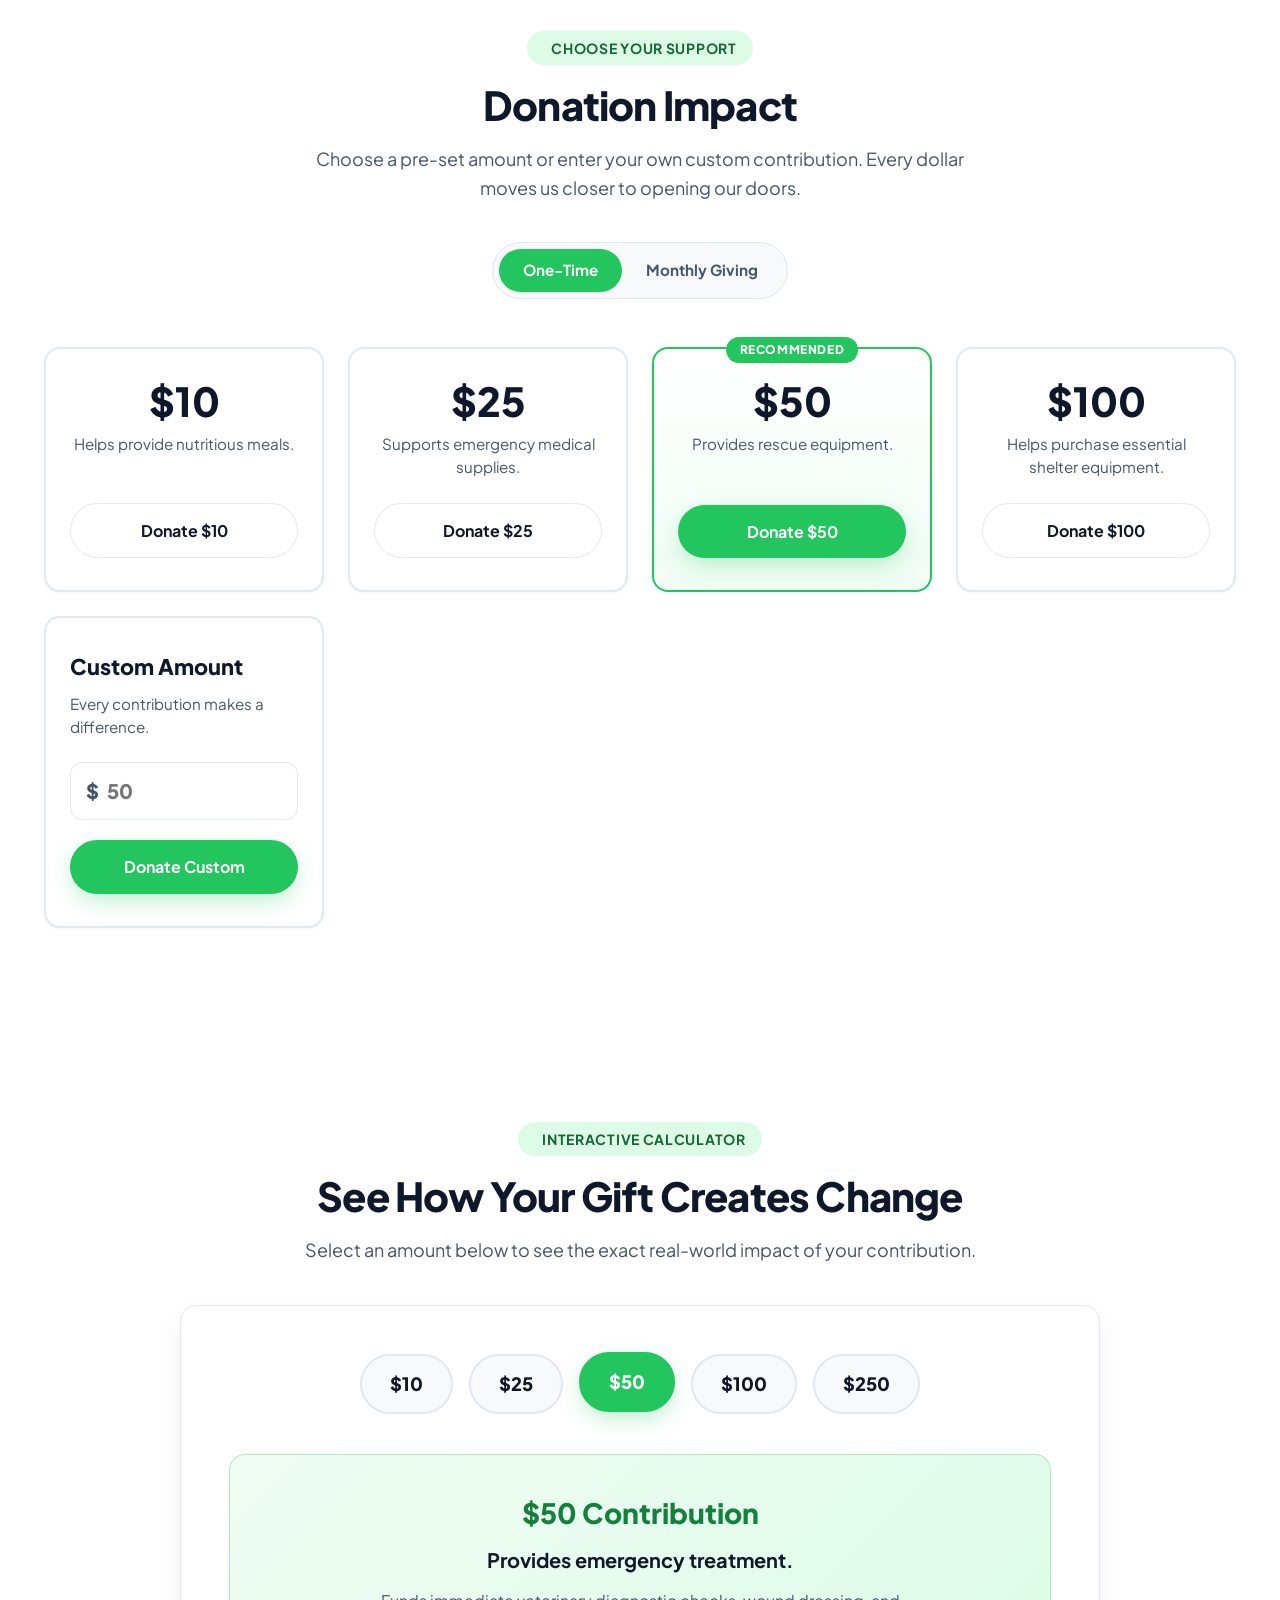
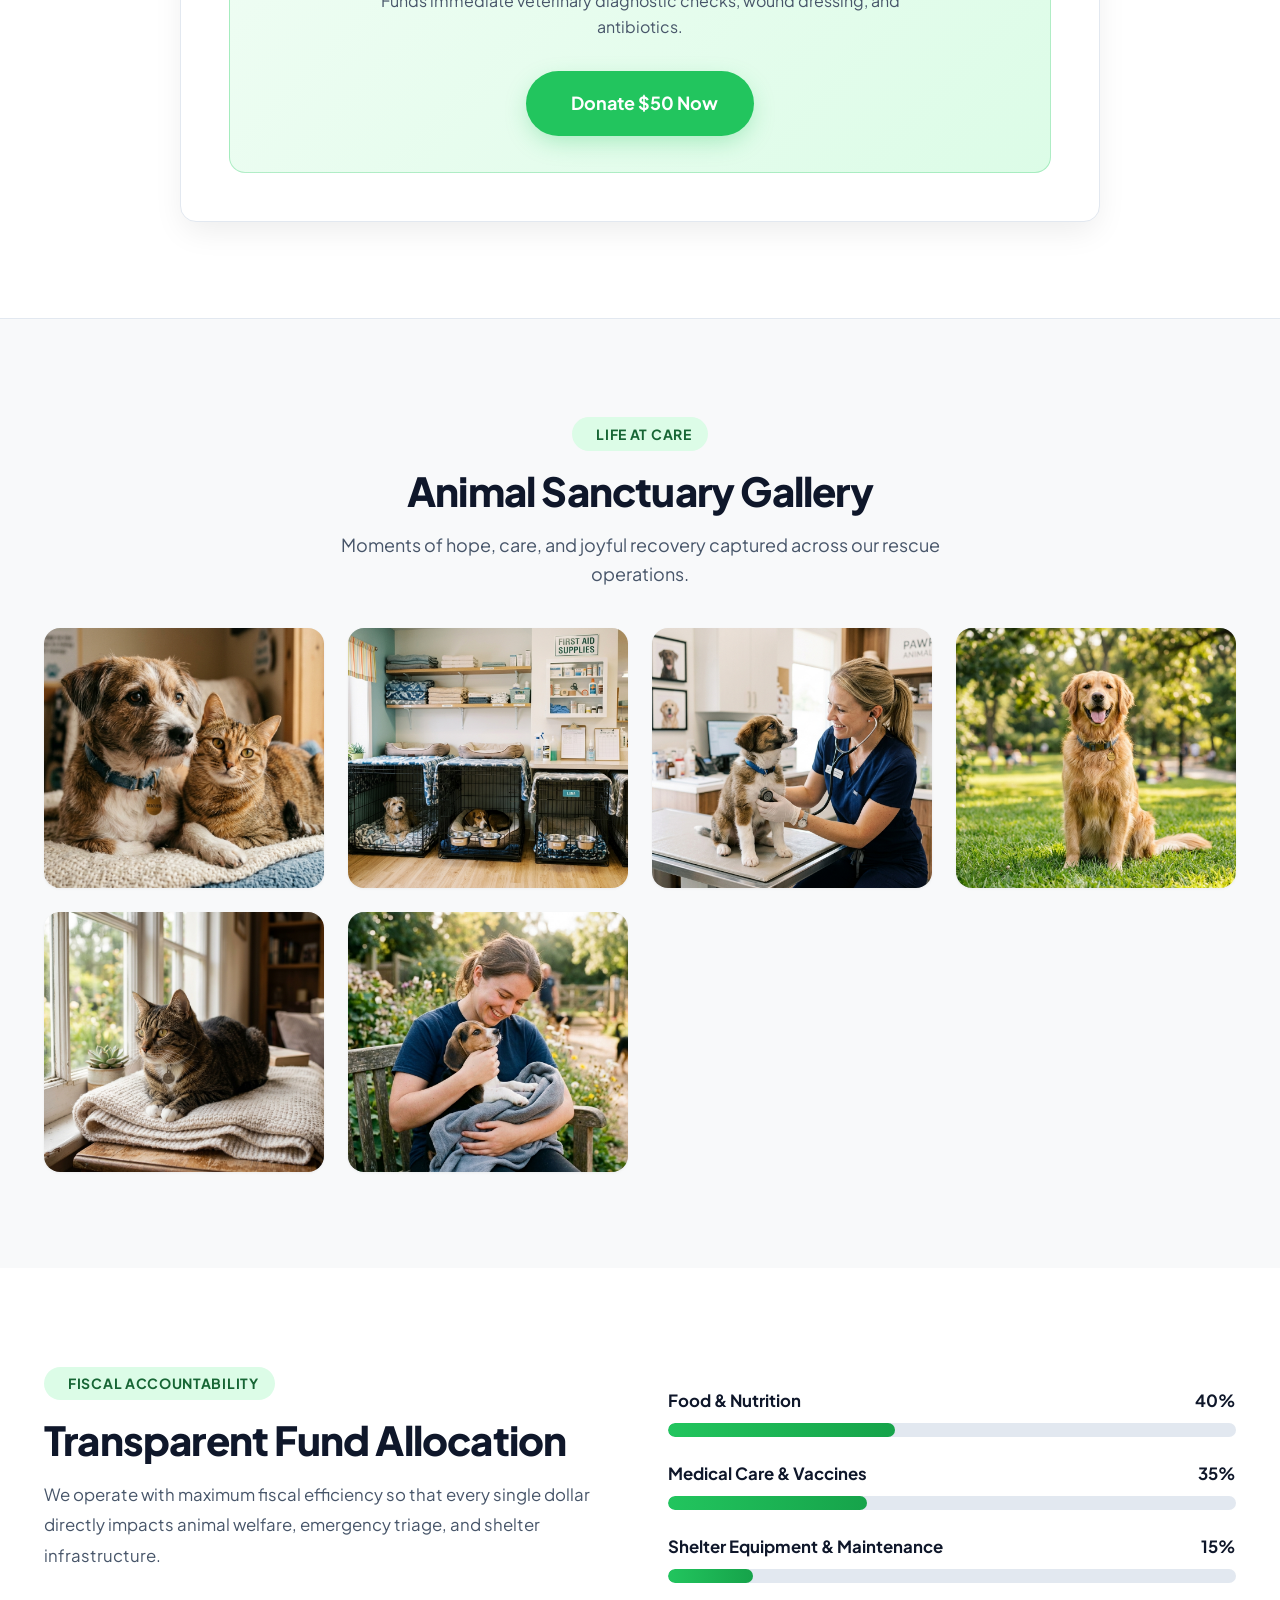
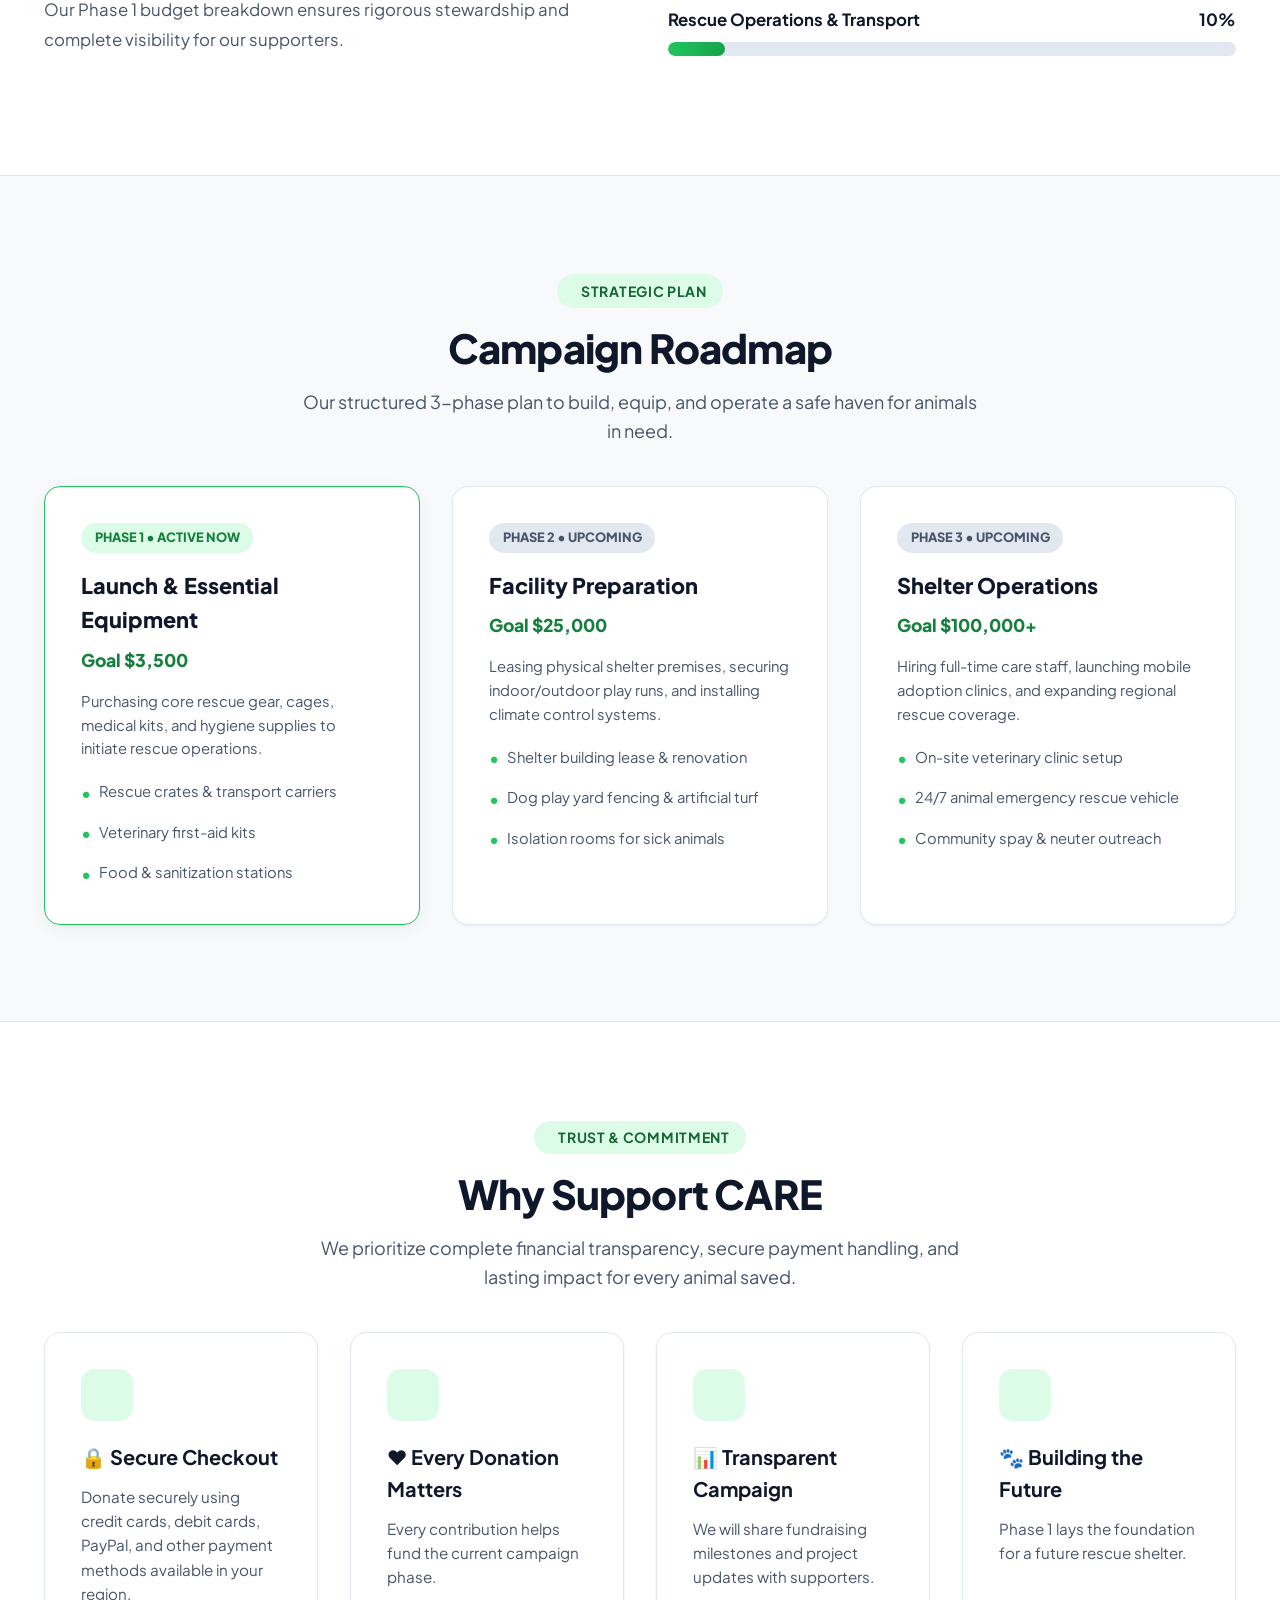
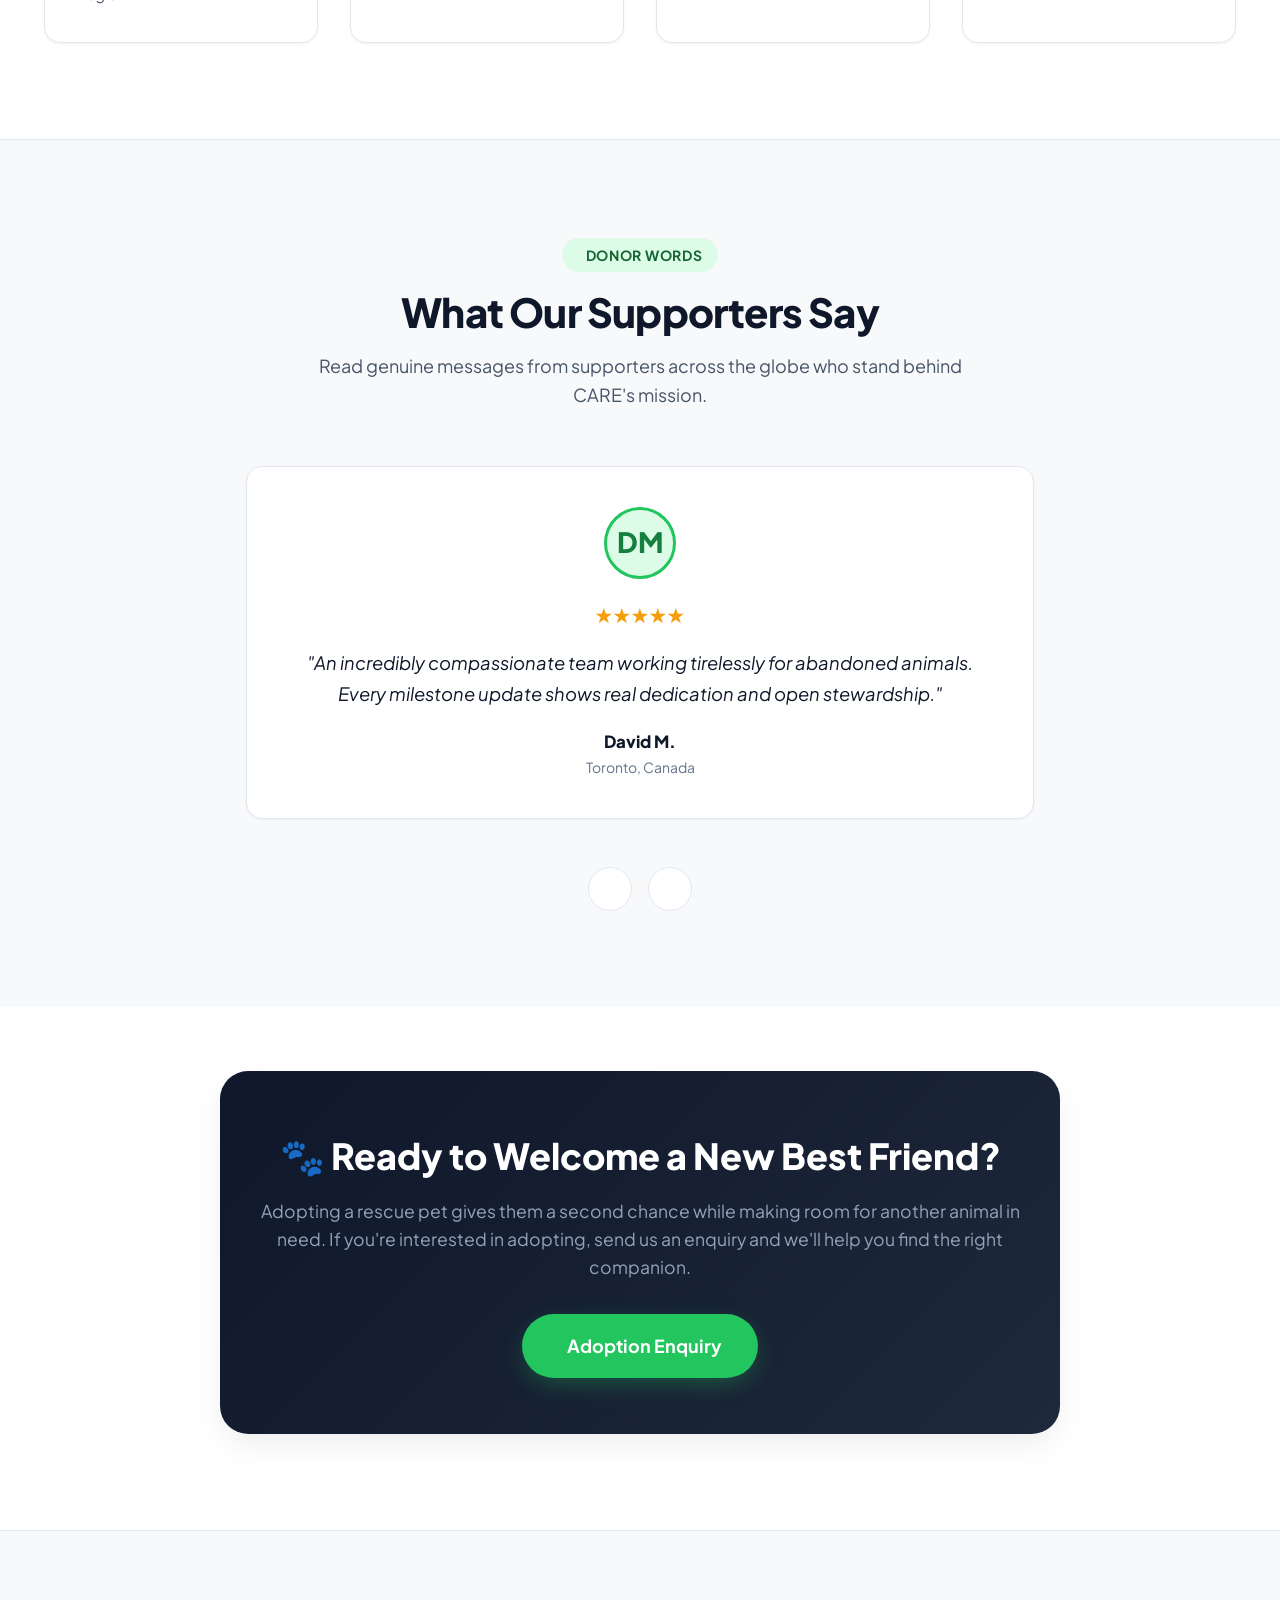
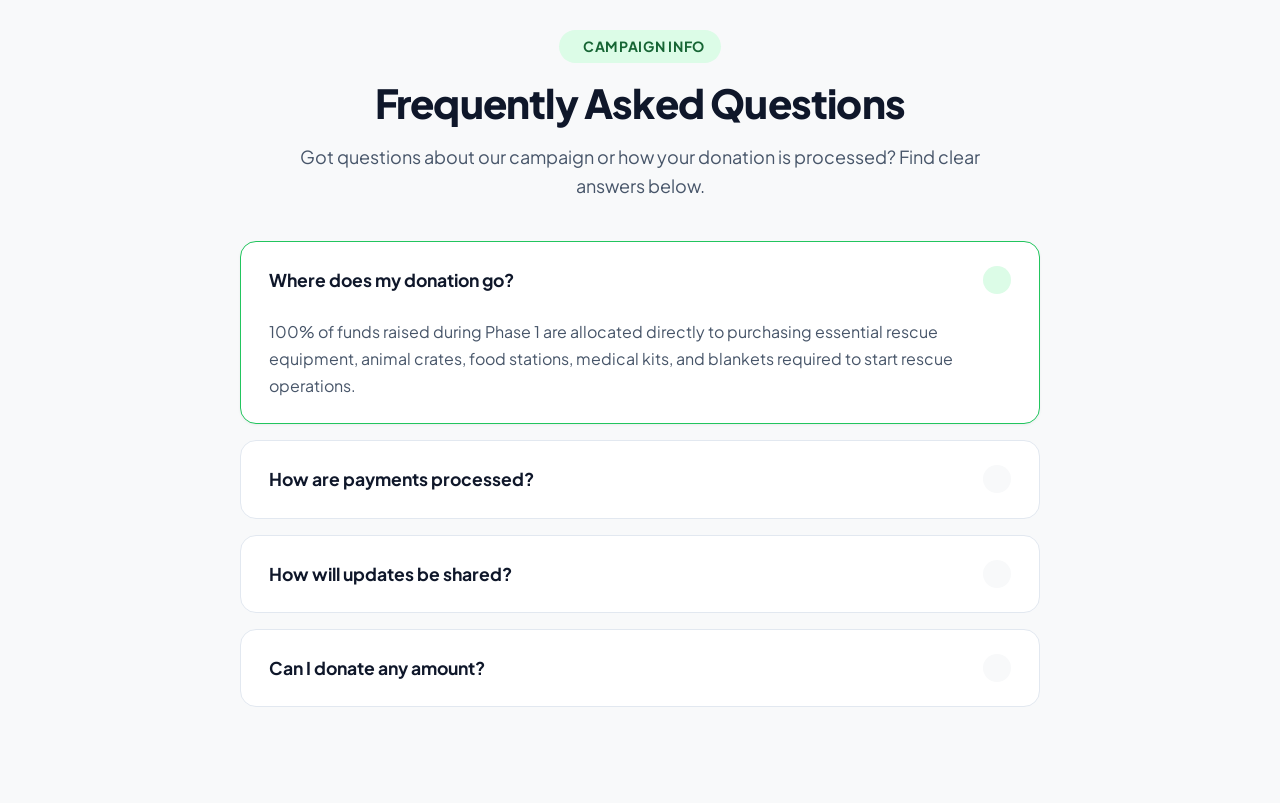
==== commit 95e36708: "Add KV-backed campaign tracking, webhook ingestion, phase-aware UI, monthly donation routing, and el" ====
--- a/index.html
+++ b/index.html
@@ -58,7 +58,7 @@
     <div class="container hero-grid">
       <div class="hero-content animate-on-scroll fade-left">
         <div class="hero-badge">
-          <span class="pulse-dot"></span> Phase 1 Official Fundraiser
+          <span class="pulse-dot"></span> <span id="hero-phase-label">Phase 1 Official Fundraiser</span>
         </div>
         
         <h1 class="hero-headline">
@@ -71,11 +71,11 @@
 
         <div class="hero-stats-row">
           <div class="hero-stat-item">
-            <h4 id="hero-raised-display">$0</h4>
-            <p>Raised of $3,500 Goal</p>
+            <h4 id="hero-raised-display">$750</h4>
+            <p id="hero-goal-label">Raised of $3,500 Goal</p>
           </div>
           <div class="hero-stat-item">
-            <h4>0</h4>
+            <h4 id="hero-supporters-count">9</h4>
             <p>Supporters So Far</p>
           </div>
           <div class="hero-stat-item">
@@ -100,10 +100,10 @@
         <div class="hero-floating-card glass-panel">
           <div class="floating-card-header">
             <span class="floating-card-title">Phase 1 Campaign Status</span>
-            <span class="floating-card-goal" id="hero-floating-goal">0% of $3,500</span>
+            <span class="floating-card-goal" id="hero-floating-goal">21% of $3,500</span>
           </div>
           <div class="progress-bar-container" style="height: 10px; margin-bottom: 0;">
-            <div class="progress-bar-fill" style="width: 0%;"></div>
+            <div class="progress-bar-fill" style="width: 21%;"></div>
           </div>
         </div>
       </div>
@@ -118,20 +118,20 @@
       <div class="progress-card animate-on-scroll scale-up">
         <div class="progress-header">
           <div>
-            <span class="phase-pill">Phase 1 of 3</span>
+            <span class="phase-pill" id="phase-pill">Phase 1 of 3</span>
             <h2 class="progress-raised">
-              <span id="raised-amount">$0</span>
+              <span id="raised-amount">$750</span>
               <span>raised of <strong id="goal-amount">$3,500</strong> goal</span>
             </h2>
           </div>
           <div class="progress-target">
-            <div class="progress-target-val" id="percent-complete">0%</div>
+            <div class="progress-target-val" id="percent-complete">21%</div>
             <div class="progress-target-lbl">Completed</div>
           </div>
         </div>
 
         <div class="progress-bar-container">
-          <div class="progress-bar-fill" id="progress-bar-fill" style="width: 0%;"></div>
+          <div class="progress-bar-fill" id="progress-bar-fill" style="width: 21%;"></div>
         </div>
 
         <div class="progress-metrics">
@@ -140,7 +140,7 @@
               <i data-lucide="users"></i>
             </div>
             <div class="metric-info">
-              <h5 id="supporters-count">0 (Be the first!)</h5>
+              <h5 id="supporters-count">9</h5>
               <p>Campaign Donors</p>
             </div>
           </div>
@@ -400,7 +400,7 @@
           <h3 class="calc-impact-title" id="calc-impact-title">$50 Contribution</h3>
           <p class="calc-impact-desc" id="calc-impact-desc">Provides emergency treatment.</p>
           <p class="calc-impact-detail" id="calc-impact-detail">Funds immediate veterinary diagnostic checks, wound dressing, and antibiotics.</p>
-          <button class="btn btn-primary btn-large" id="calc-donate-btn" onclick="redirectToPayment(50)">
+          <button class="btn btn-primary btn-large" id="calc-donate-btn" onclick="donateAmount(50)">
             <i data-lucide="heart"></i> Donate $50 Now
           </button>
         </div>
@@ -541,7 +541,7 @@
       </div>
 
       <div class="roadmap-timeline animate-on-scroll">
-        <div class="roadmap-card active">
+        <div class="roadmap-card active" data-phase="1">
           <span class="roadmap-badge current">Phase 1 • Active Now</span>
           <h3 class="roadmap-title">Launch & Essential Equipment</h3>
           <div class="roadmap-goal">Goal $3,500</div>
@@ -554,7 +554,7 @@
           <div class="roadmap-connector"><i data-lucide="chevron-right"></i></div>
         </div>
 
-        <div class="roadmap-card">
+        <div class="roadmap-card" data-phase="2">
           <span class="roadmap-badge upcoming">Phase 2 • Upcoming</span>
           <h3 class="roadmap-title">Facility Preparation</h3>
           <div class="roadmap-goal">Goal $25,000</div>
@@ -567,7 +567,7 @@
           <div class="roadmap-connector"><i data-lucide="chevron-right"></i></div>
         </div>
 
-        <div class="roadmap-card">
+        <div class="roadmap-card" data-phase="3">
           <span class="roadmap-badge upcoming">Phase 3 • Future Goal</span>
           <h3 class="roadmap-title">Shelter Operations</h3>
           <div class="roadmap-goal">Goal $100,000+</div>
--- a/styles.css
+++ b/styles.css
@@ -4056,4 +4056,188 @@
   }
 }
 
-
+/* ==========================================================================
+   ELDERLY-FRIENDLY MOBILE OPTIMIZATIONS (stabilization pass)
+   ========================================================================== */
+
+.roadmap-badge.completed {
+  background-color: #D1FAE5;
+  color: #047857;
+}
+
+@media (max-width: 768px) {
+  body {
+    overflow-x: hidden;
+  }
+
+  /* Bigger, easier-to-tap buttons and controls */
+  .btn {
+    min-height: 48px;
+    white-space: normal;
+  }
+  .btn-large {
+    min-height: 54px;
+  }
+  .btn-sm {
+    min-height: 44px;
+  }
+  .qty-btn {
+    width: 44px;
+    height: 44px;
+    font-size: 1.25rem;
+  }
+  .icon-action-btn {
+    width: 40px;
+    height: 40px;
+  }
+  .freq-btn {
+    padding: 0.7rem 1.4rem;
+    font-size: 1rem;
+  }
+
+  /* Easier-to-read form fields */
+  .form-input,
+  .newsletter-input,
+  .modal-input {
+    font-size: 1rem;
+    padding: 0.9rem 1rem;
+  }
+  .preset-btn {
+    min-width: 84px;
+    padding: 0.75rem 0.4rem;
+    font-size: 1.05rem;
+  }
+
+  /* Hero stats stack cleanly on narrow screens */
+  .hero-stats-row {
+    flex-direction: column;
+    align-items: flex-start;
+    gap: 1rem;
+  }
+  .hero-stat-item h4 {
+    font-size: 1.6rem;
+  }
+
+  /* Campaign progress metrics stack */
+  .progress-metrics {
+    grid-template-columns: 1fr;
+    gap: 1rem;
+  }
+
+  /* Impact cards: full-width donate buttons */
+  .impact-card {
+    padding: 1.5rem 1.25rem;
+  }
+  .impact-card .btn {
+    width: 100%;
+  }
+
+  /* Sticky donation bag bar stacks on mobile */
+  .bag-bar-container {
+    flex-direction: column;
+    align-items: stretch;
+    gap: 0.75rem;
+  }
+  .bag-bar-container .btn {
+    width: 100%;
+  }
+
+  /* Modals stay scrollable and usable on small screens */
+  .donation-modal,
+  .modal-container {
+    max-height: 88vh;
+    overflow-y: auto;
+  }
+
+  /* Adoption form: full-width actions */
+  .adoption-form .btn {
+    width: 100%;
+  }
+
+  /* Supplies page: search, filters, sort */
+  .catalog-search-wrap {
+    padding: 0 0.5rem;
+  }
+  .catalog-meta-bar {
+    flex-direction: column;
+    align-items: stretch;
+  }
+  .sort-box {
+    width: 100%;
+    flex-wrap: wrap;
+  }
+  .sort-select {
+    flex-grow: 1;
+    width: 100%;
+  }
+  .filter-card {
+    padding: 1.25rem;
+  }
+  .filter-chip {
+    padding: 0.5rem 0.9rem;
+    font-size: 0.875rem;
+  }
+
+  /* Product cards: stack action row */
+  .card-actions-row {
+    flex-direction: column;
+    align-items: stretch;
+    gap: 0.75rem;
+  }
+  .card-actions-row .qty-selector {
+    justify-content: center;
+  }
+
+  /* Checkout cart items stack on mobile */
+  .cart-item {
+    flex-direction: column;
+    align-items: flex-start;
+    gap: 0.75rem;
+  }
+  .cart-item-image {
+    width: 64px;
+    height: 64px;
+  }
+  .cart-item-meta {
+    flex-wrap: wrap;
+    gap: 0.5rem 1rem;
+  }
+
+  /* Review items stack */
+  .review-item {
+    flex-direction: column;
+    align-items: flex-start;
+    gap: 0.25rem;
+  }
+
+  /* Checkout actions stack */
+  .checkout-actions {
+    flex-direction: column;
+  }
+  .checkout-actions .btn,
+  .checkout-actions a.btn {
+    width: 100%;
+  }
+
+  /* Payment summary becomes static on mobile */
+  .payment-summary-card {
+    position: static;
+  }
+
+  /* Nav CTA fits narrow screens */
+  .nav-actions .btn {
+    padding: 0.7rem 1.1rem;
+    font-size: 0.9rem;
+  }
+
+  /* Success overlay actions stack */
+  .success-actions {
+    flex-direction: column;
+    width: 100%;
+  }
+  .success-actions .btn {
+    width: 100%;
+  }
+}
+
+
